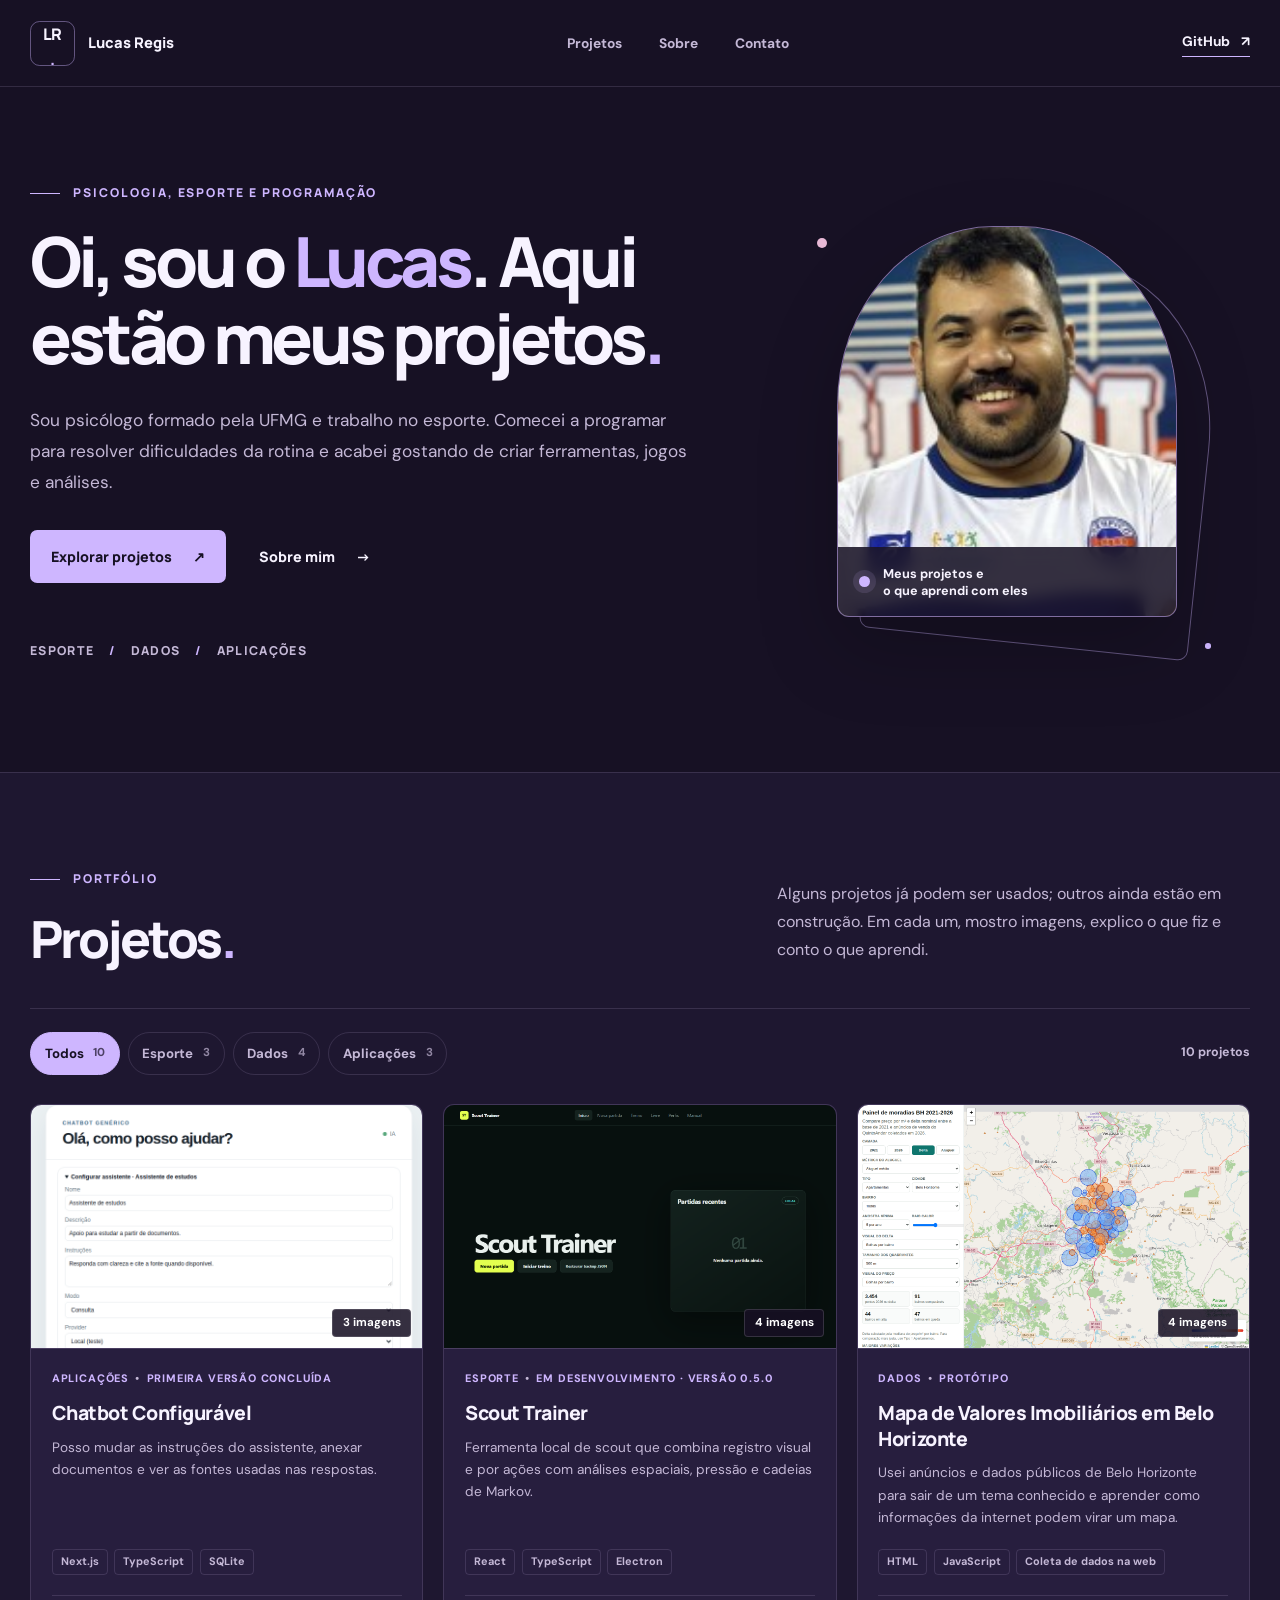
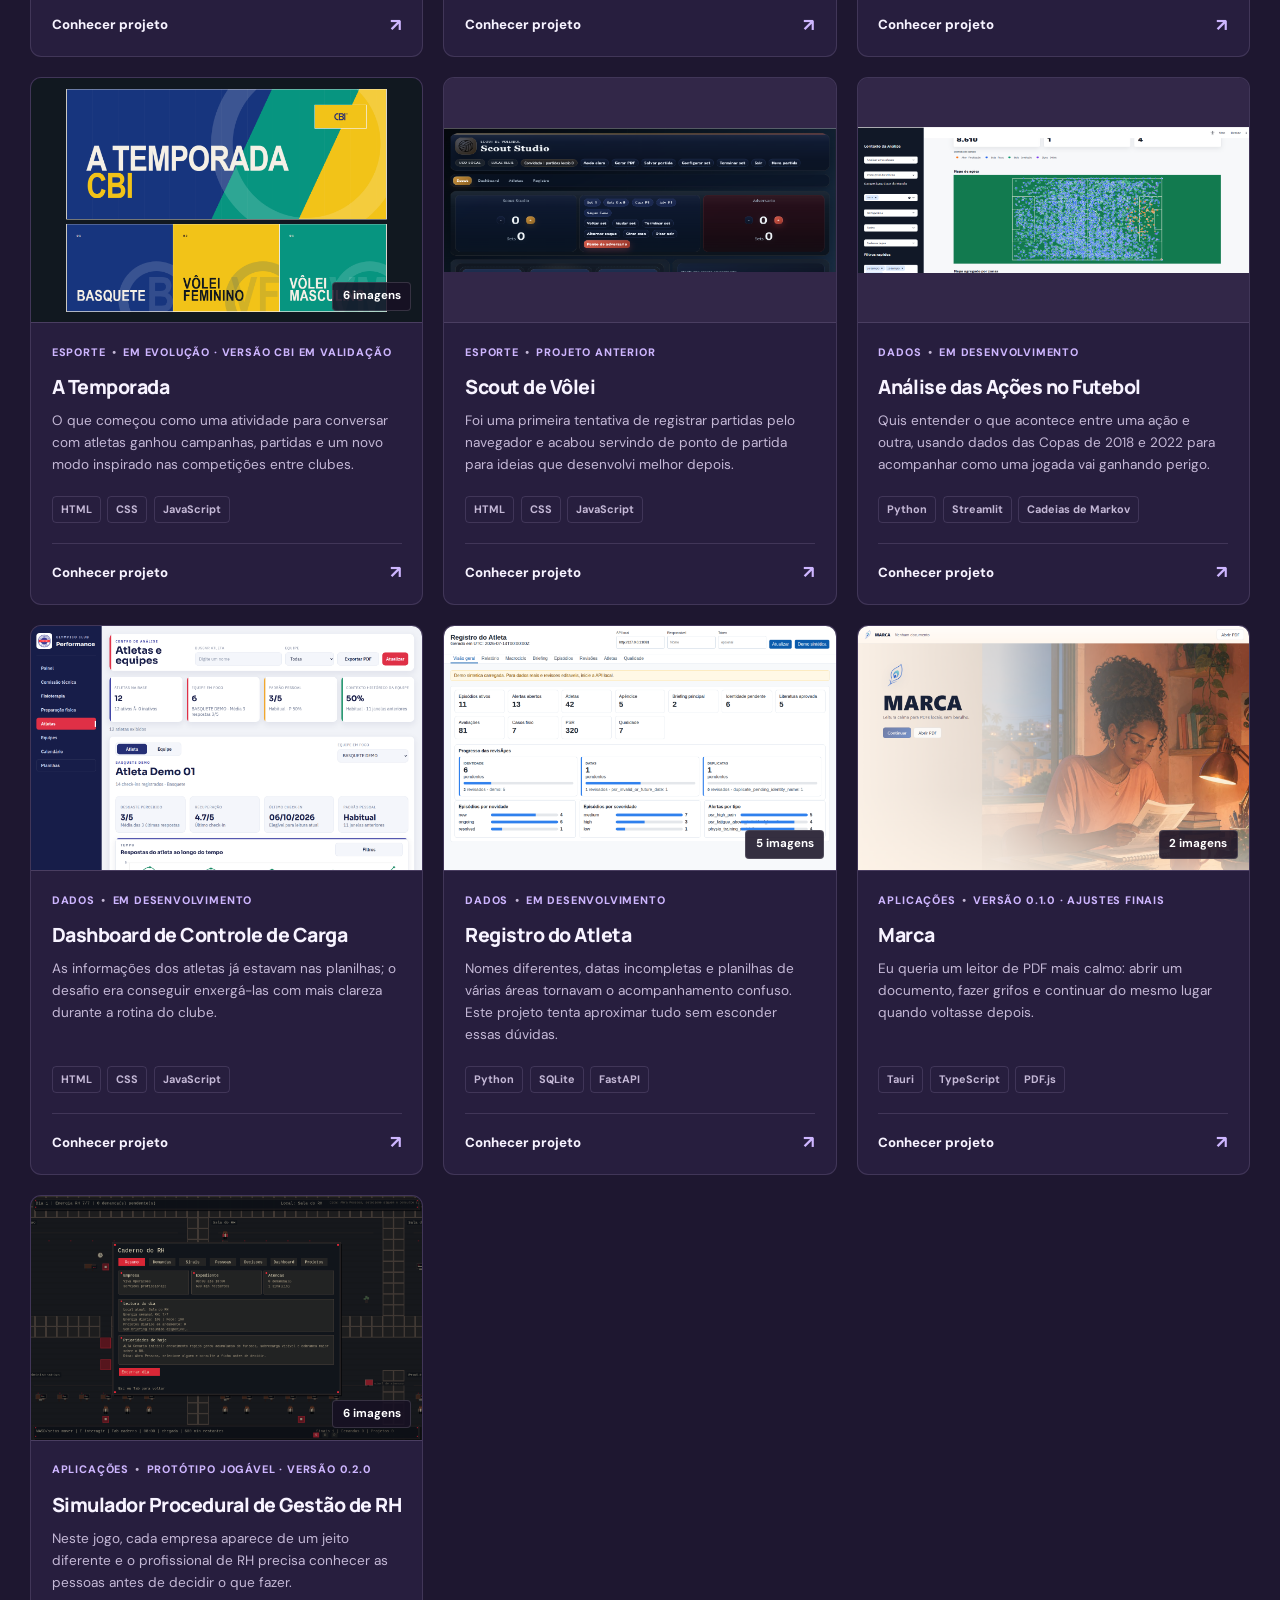
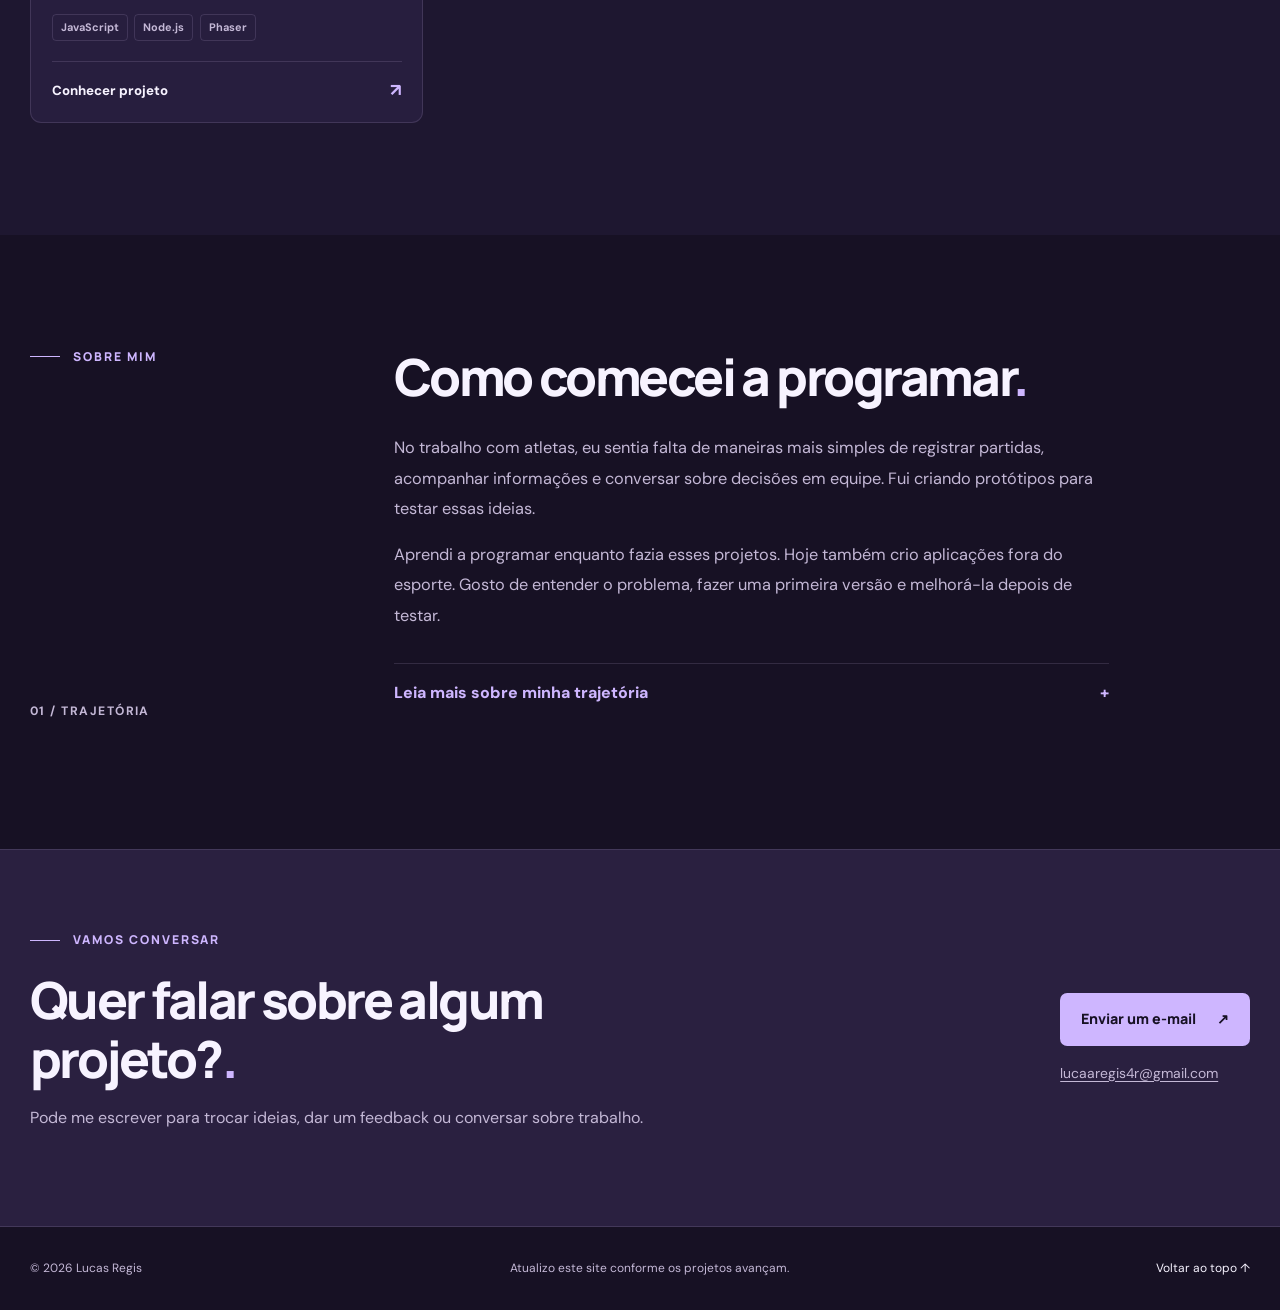
==== index.html @ 07a463f4 "Atualiza portfólio com projetos, mídias e visual roxo" ====
<!doctype html>
<html lang="pt-BR">
<head>
  <meta charset="utf-8">
  <meta name="viewport" content="width=device-width, initial-scale=1">
  <meta name="theme-color" content="#171124">
  <meta name="description" content="Projetos de Lucas Regis em programação, esporte e dados, com imagens e descrições do que foi feito.">
  <meta property="og:type" content="website">
  <meta property="og:title" content="Lucas Regis | Tecnologia, esporte e dados">
  <meta property="og:description" content="Projetos que venho fazendo em programação, esporte e dados.">
  <meta property="og:url" content="https://lucaaregis4r-ops.github.io/Lucasportifolio/">
  <meta property="og:image" content="https://lucaaregis4r-ops.github.io/Lucasportifolio/assets/imagens/foto-lucas.jpg">
  <title>Lucas Regis | Tecnologia, esporte e dados</title>
  <link rel="icon" href="data:image/svg+xml,%3Csvg xmlns='http://www.w3.org/2000/svg' viewBox='0 0 64 64'%3E%3Crect width='64' height='64' rx='16' fill='%23171124'/%3E%3Ctext x='32' y='43' font-family='Arial' font-size='32' font-weight='bold' text-anchor='middle' fill='%23ceb6ff'%3ELR%3C/text%3E%3C/svg%3E">
  <link rel="preconnect" href="https://fonts.googleapis.com">
  <link rel="preconnect" href="https://fonts.gstatic.com" crossorigin>
  <link href="https://fonts.googleapis.com/css2?family=DM+Sans:wght@400;500;600;700&family=Manrope:wght@400;500;600;700;800&display=swap" rel="stylesheet">
  <link rel="stylesheet" href="style.css">
  <script src="script.js" defer></script>
</head>
<body>
  <a class="skip-link" href="#projetos">Ir para os projetos</a>
  <header class="site-header">
    <div class="site-header__inner container">
      <a class="brand" href="#inicio" aria-label="Lucas Regis, voltar ao início"><span class="brand__mark">LR<span>.</span></span><span class="brand__name">Lucas Regis</span></a>
      <nav class="site-nav" aria-label="Navegação principal"><a href="#projetos">Projetos</a><a href="#sobre">Sobre</a><a href="#contato">Contato</a></nav>
      <a class="header-link" href="https://github.com/lucaaregis4r-ops" target="_blank" rel="noopener noreferrer" aria-label="Perfil de Lucas Regis no GitHub, abre em nova aba">GitHub <span aria-hidden="true">↗</span></a>
    </div>
  </header>
  <main>
    <section class="hero container" id="inicio" aria-labelledby="hero-title">
      <div class="hero__content">
        <p class="eyebrow"><span class="eyebrow__line" aria-hidden="true"></span> Psicologia, esporte e programação</p>
        <h1 id="hero-title">Oi, sou o <em>Lucas</em>. Aqui estão meus projetos<span class="accent-dot">.</span></h1>
        <p class="hero__description">Sou psicólogo formado pela UFMG e trabalho no esporte. Comecei a programar para resolver dificuldades da rotina e acabei gostando de criar ferramentas, jogos e análises.</p>
        <div class="hero__actions"><a class="button button--primary" href="#projetos">Explorar projetos <span aria-hidden="true">↗</span></a><a class="button button--text" href="#sobre">Sobre mim <span aria-hidden="true">→</span></a></div>
        <div class="hero__facts" aria-label="Áreas dos projetos"><span>Esporte</span><span aria-hidden="true">/</span><span>Dados</span><span aria-hidden="true">/</span><span>Aplicações</span></div>
      </div>
      <div class="hero__portrait"><div class="hero__portrait-frame"><img src="assets/imagens/foto-lucas.jpg" alt="Lucas Regis" width="600" height="600" fetchpriority="high"><div class="hero__portrait-caption"><span class="hero__caption-dot" aria-hidden="true"></span><span>Meus projetos e<br>o que aprendi com eles</span></div></div><span class="hero__orbit hero__orbit--one" aria-hidden="true"></span><span class="hero__orbit hero__orbit--two" aria-hidden="true"></span></div>
    </section>
    <section class="portfolio-section" id="projetos" aria-labelledby="projects-title"><div class="container">
      <div class="section-intro"><div><p class="eyebrow"><span class="eyebrow__line" aria-hidden="true"></span> Portfólio</p><h2 id="projects-title">Projetos<span class="accent-dot">.</span></h2></div><p>Alguns projetos já podem ser usados; outros ainda estão em construção. Em cada um, mostro imagens, explico o que fiz e conto o que aprendi.</p></div>
      <div class="project-toolbar"><div class="project-filters" role="group" aria-label="Filtrar projetos por área"><button class="filter-button is-active" type="button" data-filter="todos" aria-pressed="true">Todos <span data-count="todos">0</span></button><button class="filter-button" type="button" data-filter="esporte" aria-pressed="false">Esporte <span data-count="esporte">0</span></button><button class="filter-button" type="button" data-filter="dados" aria-pressed="false">Dados <span data-count="dados">0</span></button><button class="filter-button" type="button" data-filter="trabalho" aria-pressed="false">Aplicações <span data-count="trabalho">0</span></button></div><p class="project-toolbar__total" id="project-count" aria-live="polite">Carregando projetos…</p></div>
      <div class="projects-grid" id="projects-grid" aria-busy="true"><p class="loading-message">Buscando projetos…</p></div>
    </div></section>
    <section class="about-section container" id="sobre" aria-labelledby="about-title"><div class="about-section__label"><p class="eyebrow"><span class="eyebrow__line" aria-hidden="true"></span> Sobre mim</p><span class="about-section__index">01 / trajetória</span></div><div class="about-section__body"><h2 id="about-title">Como comecei a programar<span class="accent-dot">.</span></h2><p>No trabalho com atletas, eu sentia falta de maneiras mais simples de registrar partidas, acompanhar informações e conversar sobre decisões em equipe. Fui criando protótipos para testar essas ideias.</p><p>Aprendi a programar enquanto fazia esses projetos. Hoje também crio aplicações fora do esporte. Gosto de entender o problema, fazer uma primeira versão e melhorá-la depois de testar.</p><details class="about-more"><summary>Leia mais sobre minha trajetória <span aria-hidden="true">+</span></summary><div class="about-more__content"><p>Sempre gostei de aprender assuntos diferentes. A psicologia e o esporte continuam presentes no meu trabalho, mesmo quando estou estudando dados ou escrevendo código.</p><p>Nem tudo neste site está pronto. Deixei os projetos em andamento porque também quero mostrar o processo, inclusive as versões que precisei refazer.</p><p>Tenho interesse em trabalhar com tecnologia e dados, especialmente em projetos nos quais eu possa continuar aprendendo com outras pessoas.</p></div></details></div></section>
    <section class="contact-section" id="contato" aria-labelledby="contact-title"><div class="container contact-section__inner"><div><p class="eyebrow"><span class="eyebrow__line" aria-hidden="true"></span> Vamos conversar</p><h2 id="contact-title">Quer falar sobre algum projeto?<span class="accent-dot">.</span></h2><p>Pode me escrever para trocar ideias, dar um feedback ou conversar sobre trabalho.</p></div><div class="contact-section__actions"><a class="button button--primary" href="mailto:lucaaregis4r@gmail.com">Enviar um e-mail <span aria-hidden="true">↗</span></a><a class="contact-section__email" href="mailto:lucaaregis4r@gmail.com">lucaaregis4r@gmail.com</a></div></div></section>
  </main>
  <footer class="site-footer container"><p>© <span id="year">2026</span> Lucas Regis</p><p>Atualizo este site conforme os projetos avançam.</p><a href="#inicio">Voltar ao topo ↑</a></footer>
  <dialog class="project-dialog" id="project-dialog" aria-labelledby="dialog-title"><div class="project-dialog__shell"><button class="project-dialog__close" id="dialog-close" type="button" aria-label="Fechar detalhes do projeto">×</button><div id="project-dialog-content"></div></div></dialog>
</body>
</html>
---- style.css ----
:root {
  --bg: #171124;
  --bg-soft: #1e1730;
  --surface: #271e3e;
  --surface-raised: #34274f;
  --line: rgba(216, 199, 244, .14);
  --text: #f7f3ff;
  --muted: #c4b8d6;
  --accent: #ceb6ff;
  --accent-strong: #bb98f4;
  --peach: #e8b9d6;
  --heading: Manrope, Arial, sans-serif;
  --body: "DM Sans", Arial, sans-serif;
  --width: 1220px;
}
* { box-sizing: border-box; }
html { scroll-behavior: smooth; scroll-padding-top: 5rem; }
body { margin: 0; background: var(--bg); color: var(--text); font-family: var(--body); line-height: 1.6; }
body.dialog-open { overflow: hidden; }
button, a { -webkit-tap-highlight-color: transparent; }
button { font: inherit; }
a { color: inherit; }
img { display: block; max-width: 100%; }
:focus-visible { outline: 3px solid var(--accent); outline-offset: 4px; }
.container { width: min(calc(100% - 3rem), var(--width)); margin-inline: auto; }
.skip-link { position: fixed; top: .75rem; left: .75rem; z-index: 200; transform: translateY(-170%); padding: .65rem 1rem; border-radius: .5rem; background: var(--accent); color: var(--bg); font-weight: 700; }
.skip-link:focus { transform: translateY(0); }
.accent-dot { color: var(--accent); }
.eyebrow { display: flex; align-items: center; gap: .8rem; margin: 0 0 1.25rem; color: var(--accent); font-family: var(--heading); font-size: .76rem; font-weight: 800; letter-spacing: .16em; text-transform: uppercase; }
.eyebrow__line { display: inline-block; width: 1.9rem; height: 1px; background: currentColor; }
.button { display: inline-flex; align-items: center; justify-content: center; gap: 1.3rem; min-height: 3.3rem; padding: .82rem 1.25rem; border: 1px solid transparent; border-radius: .45rem; font-family: var(--heading); font-size: .89rem; font-weight: 800; line-height: 1.25; text-decoration: none; transition: transform .2s ease, background .2s ease, border-color .2s ease; }
.button:hover { transform: translateY(-3px); }
.button--primary { background: var(--accent); color: var(--bg); }
.button--primary:hover { background: #e7d9ff; }
.button--text { padding-inline: 0; color: var(--text); }
.button--text:hover { color: var(--accent); }
.button--outline { border-color: var(--line); color: var(--text); }
.button--outline:hover { border-color: var(--accent); }
.site-header { position: relative; z-index: 10; border-bottom: 1px solid var(--line); }
.site-header__inner { display: flex; align-items: center; min-height: 5.4rem; gap: 2rem; }
.brand { display: inline-flex; align-items: center; gap: .8rem; text-decoration: none; white-space: nowrap; }
.brand__mark { display: inline-grid; place-items: center; width: 2.8rem; height: 2.8rem; border: 1px solid rgba(206,182,255,.42); border-radius: .6rem; color: var(--text); font-family: var(--heading); font-weight: 800; letter-spacing: -.05em; }
.brand__mark span { color: var(--accent); }
.brand__name { font-family: var(--heading); font-size: .92rem; font-weight: 800; }
.site-nav { display: flex; align-items: center; gap: 2.3rem; margin: 0 auto; }
.site-nav a, .header-link { color: var(--muted); font-size: .86rem; font-weight: 700; text-decoration: none; transition: color .2s; }
.site-nav a:hover, .header-link:hover { color: var(--accent); }
.header-link { display: inline-flex; gap: .7rem; align-items: center; padding-bottom: .25rem; border-bottom: 1px solid var(--accent); color: var(--text); white-space: nowrap; }
.hero { display: grid; grid-template-columns: minmax(0, 1.15fr) minmax(250px, .85fr); align-items: center; gap: clamp(2rem, 6vw, 7rem); min-height: 34rem; padding-block: 6rem 7rem; }
.hero__content { position: relative; z-index: 1; }
.hero h1 { max-width: 14ch; margin: 0; font: 800 clamp(2.8rem, 5.4vw, 5.6rem)/1.11 var(--heading); letter-spacing: -.06em; }
.hero h1 em { color: var(--accent); font-style: normal; }
.hero__description { max-width: 57ch; margin: 1.8rem 0 0; color: var(--muted); font-size: 1.08rem; line-height: 1.8; }
.hero__actions { display: flex; flex-wrap: wrap; align-items: center; gap: 1.1rem 2rem; margin-top: 2rem; }
.hero__facts { display: flex; gap: .9rem; margin-top: 3.6rem; color: var(--muted); font-family: var(--heading); font-size: .77rem; font-weight: 800; letter-spacing: .11em; text-transform: uppercase; }
.hero__facts span:nth-child(even) { color: var(--accent); }
.hero__portrait { position: relative; max-width: 340px; width: 100%; justify-self: center; }
.hero__portrait::before { position: absolute; inset: 8% -9% -7% 12%; content: ""; border: 1px solid rgba(206,182,255,.42); border-radius: 45% 45% 10px 10px; transform: rotate(6deg); }
.hero__portrait-frame { position: relative; z-index: 1; overflow: hidden; aspect-ratio: 4 / 4.6; border: 1px solid rgba(206,182,255,.38); border-radius: 46% 46% 12px 12px; background: #514065; box-shadow: 0 30px 80px rgba(0,0,0,.22); }
.hero__portrait-frame img { width: 100%; height: 100%; object-fit: cover; object-position: center 34%; filter: saturate(.85); }
.hero__portrait-caption { position: absolute; bottom: 0; left: 0; right: 0; display: flex; align-items: center; gap: .8rem; padding: 1.1rem 1.3rem; background: rgba(23,17,36,.86); font-size: .79rem; font-weight: 700; line-height: 1.35; backdrop-filter: blur(8px); }
.hero__caption-dot { flex: none; width: .7rem; height: .7rem; border-radius: 50%; background: var(--accent); box-shadow: 0 0 0 6px rgba(206,182,255,.12); }
.hero__orbit { position: absolute; width: .62rem; height: .62rem; border-radius: 50%; background: var(--peach); }
.hero__orbit--one { top: 3%; left: -6%; }
.hero__orbit--two { bottom: -8%; right: -10%; width: .35rem; height: .35rem; background: var(--accent); }
.portfolio-section { padding-block: 6rem 7rem; border-top: 1px solid var(--line); background: var(--bg-soft); }
.section-intro { display: flex; align-items: end; justify-content: space-between; gap: 2rem; margin-bottom: 2.5rem; }
.section-intro h2, .about-section h2, .contact-section h2 { margin: 0; font: 800 clamp(2.25rem, 4vw, 3.8rem)/1.16 var(--heading); letter-spacing: -.05em; }
.section-intro > p { max-width: 43ch; margin: 0 0 .25rem; color: var(--muted); line-height: 1.75; }
.project-toolbar { display: flex; align-items: center; justify-content: space-between; gap: 1rem; padding: 1.4rem 0 1.8rem; border-top: 1px solid var(--line); }
.project-filters { display: flex; flex-wrap: wrap; gap: .5rem; }
.filter-button { display: inline-flex; align-items: center; gap: .6rem; min-height: 2.7rem; padding: .5rem .85rem; border: 1px solid var(--line); border-radius: 999px; background: transparent; color: var(--muted); cursor: pointer; font-weight: 700; font-size: .83rem; transition: color .2s, background .2s, border-color .2s; }
.filter-button span { color: inherit; opacity: .7; font-size: .72rem; }
.filter-button:hover { border-color: var(--accent); color: var(--text); }
.filter-button.is-active { border-color: var(--accent); background: var(--accent); color: var(--bg); }
.project-toolbar__total { margin: 0; color: var(--muted); font-size: .78rem; font-weight: 700; white-space: nowrap; }
.projects-grid { display: grid; grid-template-columns: repeat(3, minmax(0, 1fr)); gap: 1.25rem; }
.loading-message, .load-error { grid-column: 1 / -1; padding: 2rem; border: 1px solid var(--line); border-radius: .6rem; color: var(--muted); }
.project-card { min-width: 0; border: 1px solid var(--line); border-radius: .7rem; background: var(--surface); overflow: hidden; transition: transform .25s ease, border-color .25s ease, box-shadow .25s ease; }
.project-card:hover { transform: translateY(-5px); border-color: rgba(206,182,255,.55); box-shadow: 0 20px 38px rgba(0,0,0,.15); }
.project-card__button { display: flex; flex-direction: column; width: 100%; height: 100%; padding: 0; border: 0; background: transparent; color: inherit; text-align: left; cursor: pointer; }
.project-card__media { position: relative; display: grid; place-items: center; width: 100%; aspect-ratio: 16 / 10; overflow: hidden; border-bottom: 1px solid var(--line); background: #322748; }
.project-card__media img { width: 100%; height: 100%; object-fit: contain; transition: transform .4s ease; }
.project-card:hover .project-card__media img { transform: scale(1.035); }
.project-card__placeholder { color: var(--accent); font: 800 3rem var(--heading); opacity: .8; }
.project-card__image-count { position: absolute; bottom: .7rem; right: .7rem; padding: .25rem .6rem; border: 1px solid rgba(255,255,255,.14); border-radius: .25rem; background: rgba(23,17,36,.87); color: #fff; font-size: .72rem; font-weight: 700; }
.project-card__body { display: flex; flex-direction: column; flex: 1; width: 100%; padding: 1.3rem 1.3rem 1.1rem; }
.project-card__meta { display: flex; flex-wrap: wrap; gap: .4rem; color: var(--accent); font-size: .68rem; font-weight: 800; letter-spacing: .075em; text-transform: uppercase; }
.project-card__meta-separator { color: var(--muted); }
.project-card__title { margin-top: .8rem; font: 800 1.22rem/1.33 var(--heading); letter-spacing: -.025em; }
.project-card__description { margin-top: .65rem; color: var(--muted); font-size: .85rem; line-height: 1.62; }
.project-card__tags { display: flex; flex-wrap: wrap; gap: .4rem; margin-top: auto; padding-top: 1.25rem; }
.project-card__tags span, .detail-tags span { padding: .23rem .5rem; border: 1px solid var(--line); border-radius: .25rem; color: var(--muted); font-size: .68rem; font-weight: 700; }
.project-card__footer { display: flex; justify-content: space-between; align-items: center; gap: .5rem; margin-top: 1.25rem; padding-top: .9rem; border-top: 1px solid var(--line); color: var(--text); font-size: .83rem; font-weight: 800; }
.project-card__footer span { color: var(--accent); font-size: 1.1rem; }
.about-section { display: grid; grid-template-columns: minmax(170px, .35fr) minmax(0, 1fr); gap: 4rem; padding-block: 7rem 8rem; }
.about-section__label { display: flex; flex-direction: column; justify-content: space-between; align-items: flex-start; }
.about-section__index { color: var(--muted); font-size: .76rem; font-weight: 700; letter-spacing: .12em; text-transform: uppercase; }
.about-section__body { max-width: 810px; }
.about-section h2 { max-width: 19ch; margin-bottom: 1.7rem; }
.about-section__body > p, .about-more__content p { max-width: 65ch; color: var(--muted); font-size: 1.02rem; line-height: 1.85; }
.about-more { max-width: 65ch; margin-top: 2rem; border-top: 1px solid var(--line); }
.about-more summary { display: flex; justify-content: space-between; align-items: center; gap: 1rem; padding: 1rem 0; color: var(--accent); cursor: pointer; font-weight: 800; list-style: none; }
.about-more summary::-webkit-details-marker { display: none; }
.about-more[open] summary span { transform: rotate(45deg); }
.about-more__content { padding-bottom: .5rem; }
.contact-section { padding-block: 5rem; border-block: 1px solid var(--line); background: #2a2040; }
.contact-section__inner { display: flex; justify-content: space-between; align-items: center; gap: 3rem; }
.contact-section h2 { max-width: 17ch; }
.contact-section p:not(.eyebrow) { max-width: 56ch; color: var(--muted); }
.contact-section__actions { display: flex; flex-direction: column; align-items: flex-start; gap: 1rem; flex: none; }
.contact-section__email { color: var(--muted); font-size: .87rem; text-underline-offset: .2rem; }
.site-footer { display: flex; justify-content: space-between; flex-wrap: wrap; align-items: center; gap: 1rem; padding-block: 2rem; color: var(--muted); font-size: .75rem; }
.site-footer p { margin: 0; }
.site-footer a { color: var(--text); text-decoration: none; }
.site-footer a:hover { color: var(--accent); }
.project-dialog { width: min(100% - 2rem, 1000px); max-width: none; max-height: min(94vh, 1200px); padding: 0; border: 1px solid rgba(206,182,255,.25); border-radius: .8rem; background: var(--bg-soft); color: var(--text); box-shadow: 0 32px 90px rgba(0,0,0,.55); scrollbar-color: #65547d var(--bg-soft); }
.project-dialog::backdrop { background: rgba(10,5,20,.82); backdrop-filter: blur(7px); }
.project-dialog__shell { position: relative; }
.project-dialog__close { position: sticky; top: 1rem; right: 1rem; z-index: 2; display: grid; place-items: center; float: right; width: 2.7rem; height: 2.7rem; margin: 1rem 1rem -3.7rem 0; border: 1px solid var(--line); border-radius: .35rem; background: var(--surface-raised); color: var(--text); cursor: pointer; font-size: 1.7rem; line-height: 1; }
.project-dialog__close:hover { background: var(--accent); color: var(--bg); }
.detail-header { padding: 3rem 3rem 2rem; }
.detail-header .eyebrow { margin-bottom: .8rem; }
.detail-header__status { display: inline-block; margin: 0 0 .6rem; padding: .25rem .5rem; border: 1px solid var(--line); border-radius: .25rem; color: var(--muted); font-size: .73rem; font-weight: 700; }
.detail-header h2 { max-width: 18ch; margin: .5rem 0 .8rem; font: 800 clamp(2rem, 4vw, 3.5rem)/1.12 var(--heading); letter-spacing: -.05em; }
.detail-header__lead { max-width: 66ch; margin: 0; color: var(--muted); font-size: 1rem; line-height: 1.7; }
.detail-gallery { padding: 0 3rem 2rem; }
.detail-gallery__main { margin: 0; overflow: hidden; border: 1px solid var(--line); border-radius: .5rem; background: var(--surface); }
.detail-gallery__main img { width: 100%; max-height: 510px; aspect-ratio: 16 / 9; object-fit: contain; }
.detail-gallery__main figcaption { padding: .65rem 1rem; border-top: 1px solid var(--line); color: var(--muted); font-size: .76rem; }
.detail-gallery__thumbs { display: flex; gap: .55rem; overflow-x: auto; padding: .85rem .1rem .2rem; scrollbar-color: var(--muted) transparent; }
.gallery-thumb { flex: none; width: 6.4rem; height: 4.2rem; padding: 0; overflow: hidden; border: 2px solid transparent; border-radius: .3rem; background: var(--surface); cursor: pointer; opacity: .72; }
.gallery-thumb img { width: 100%; height: 100%; object-fit: contain; }
.gallery-thumb.is-active, .gallery-thumb:hover { border-color: var(--accent); opacity: 1; }
.gallery-open { display: inline-block; margin-top: .6rem; color: var(--accent); font-size: .76rem; font-weight: 700; text-underline-offset: .2rem; }
.detail-content { display: grid; grid-template-columns: minmax(0, 1.65fr) minmax(220px, .8fr); gap: 3rem; padding: 2rem 3rem 3rem; border-top: 1px solid var(--line); }
.detail-content section + section { margin-top: 2.4rem; }
.detail-content h3 { margin: 0 0 1rem; font: 800 1rem var(--heading); }
.detail-content__main p, .learning-list { color: var(--muted); font-size: .91rem; line-height: 1.85; }
.detail-content__main p { margin: 0 0 1rem; }
.learning-list { padding-left: 1.25rem; }
.learning-list li { margin: .55rem 0; padding-left: .3rem; }
.learning-list li::marker { color: var(--accent); }
.detail-tags { display: flex; flex-wrap: wrap; gap: .5rem; }
.detail-links { display: flex; flex-direction: column; gap: .6rem; }
.detail-links .button { justify-content: space-between; width: 100%; min-height: 2.8rem; font-size: .76rem; }
@media (max-width: 1000px) {
  .hero { gap: 3rem; }
  .projects-grid { grid-template-columns: repeat(2, minmax(0, 1fr)); }
  .about-section { gap: 2rem; }
}
@media (max-width: 700px) {
  .container { width: min(calc(100% - 2rem), var(--width)); }
  .site-header__inner { flex-wrap: wrap; min-height: 0; gap: .7rem 1rem; padding-block: .8rem; }
  .brand { margin-right: auto; }
  .brand__name { display: none; }
  .site-nav { order: 3; justify-content: space-between; width: 100%; gap: 1rem; margin: 0; padding-top: .5rem; border-top: 1px solid var(--line); }
  .site-nav a { font-size: .8rem; }
  .header-link { font-size: .8rem; }
  .hero { display: flex; flex-direction: column; align-items: stretch; gap: 2.2rem; padding-block: 4.2rem 5rem; }
  .hero h1 { max-width: 16ch; font-size: clamp(2.55rem, 9.4vw, 4.1rem); }
  .hero__description { font-size: .96rem; }
  .hero__facts { margin-top: 2.5rem; }
  .hero__portrait { width: min(65%, 270px); align-self: center; }
  .hero__portrait-frame { aspect-ratio: 1 / 1.08; }
  .portfolio-section { padding-block: 4.2rem 5rem; }
  .section-intro { display: block; }
  .section-intro > p { margin-top: 1rem; }
  .project-toolbar { display: block; }
  .project-toolbar__total { margin-top: .8rem; }
  .projects-grid { grid-template-columns: repeat(2, minmax(0, 1fr)); gap: .8rem; }
  .project-card__body { padding: 1rem; }
  .project-card__title { font-size: 1.05rem; }
  .project-card__description { font-size: .8rem; }
  .project-card__meta { font-size: .61rem; }
  .project-card__tags { display: none; }
  .about-section { display: block; padding-block: 5rem; }
  .about-section__index { display: none; }
  .about-section h2 { margin-top: 1.5rem; }
  .contact-section__inner { display: block; }
  .contact-section__actions { margin-top: 2rem; }
  .detail-header { padding: 2.6rem 1.3rem 1.5rem; }
  .detail-gallery { padding: 0 1.3rem 1.5rem; }
  .detail-content { grid-template-columns: 1fr; gap: 1.5rem; padding: 1.5rem 1.3rem 2.5rem; }
  .detail-content__aside { display: grid; grid-template-columns: 1fr 1fr; gap: 1rem; }
  .detail-content__aside section + section { margin-top: 0; }
  .project-dialog { width: calc(100% - 1rem); max-height: 96vh; }
}
@media (max-width: 480px) {
  .hero__actions { align-items: flex-start; flex-direction: column; gap: .5rem; }
  .hero__portrait { width: min(72%, 250px); }
  .filter-button { padding: .5rem .7rem; font-size: .76rem; }
  .projects-grid { grid-template-columns: 1fr; gap: 1rem; }
  .project-card__media { aspect-ratio: 16 / 9; }
  .project-card__body { padding: 1.2rem; }
  .project-card__title { font-size: 1.2rem; }
  .project-card__description { font-size: .86rem; }
  .project-card__tags { display: flex; }
  .detail-content__aside { display: block; }
  .detail-content__aside section + section { margin-top: 1.8rem; }
  .site-footer { flex-direction: column; align-items: flex-start; }
}
@media (prefers-reduced-motion: reduce) {
  html { scroll-behavior: auto; }
  *, *::before, *::after { transition-duration: .01ms !important; animation-duration: .01ms !important; }
}
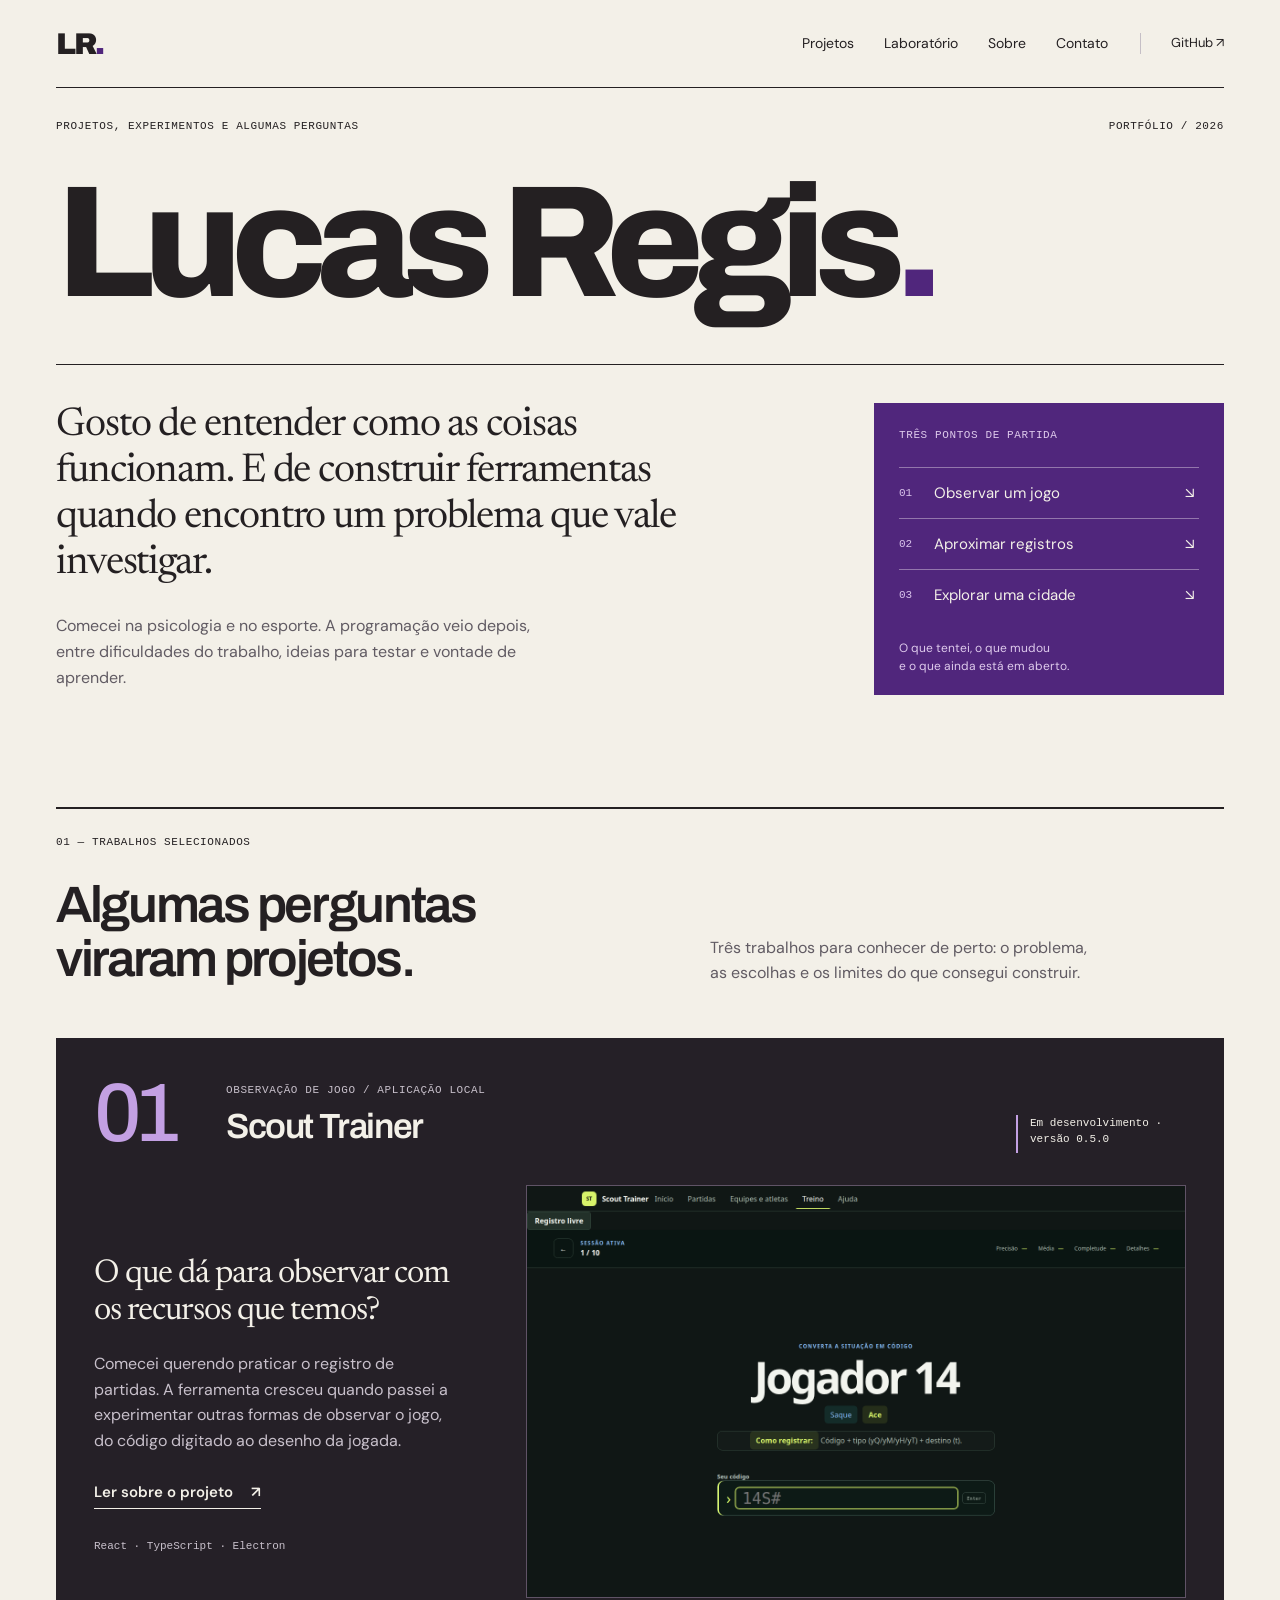
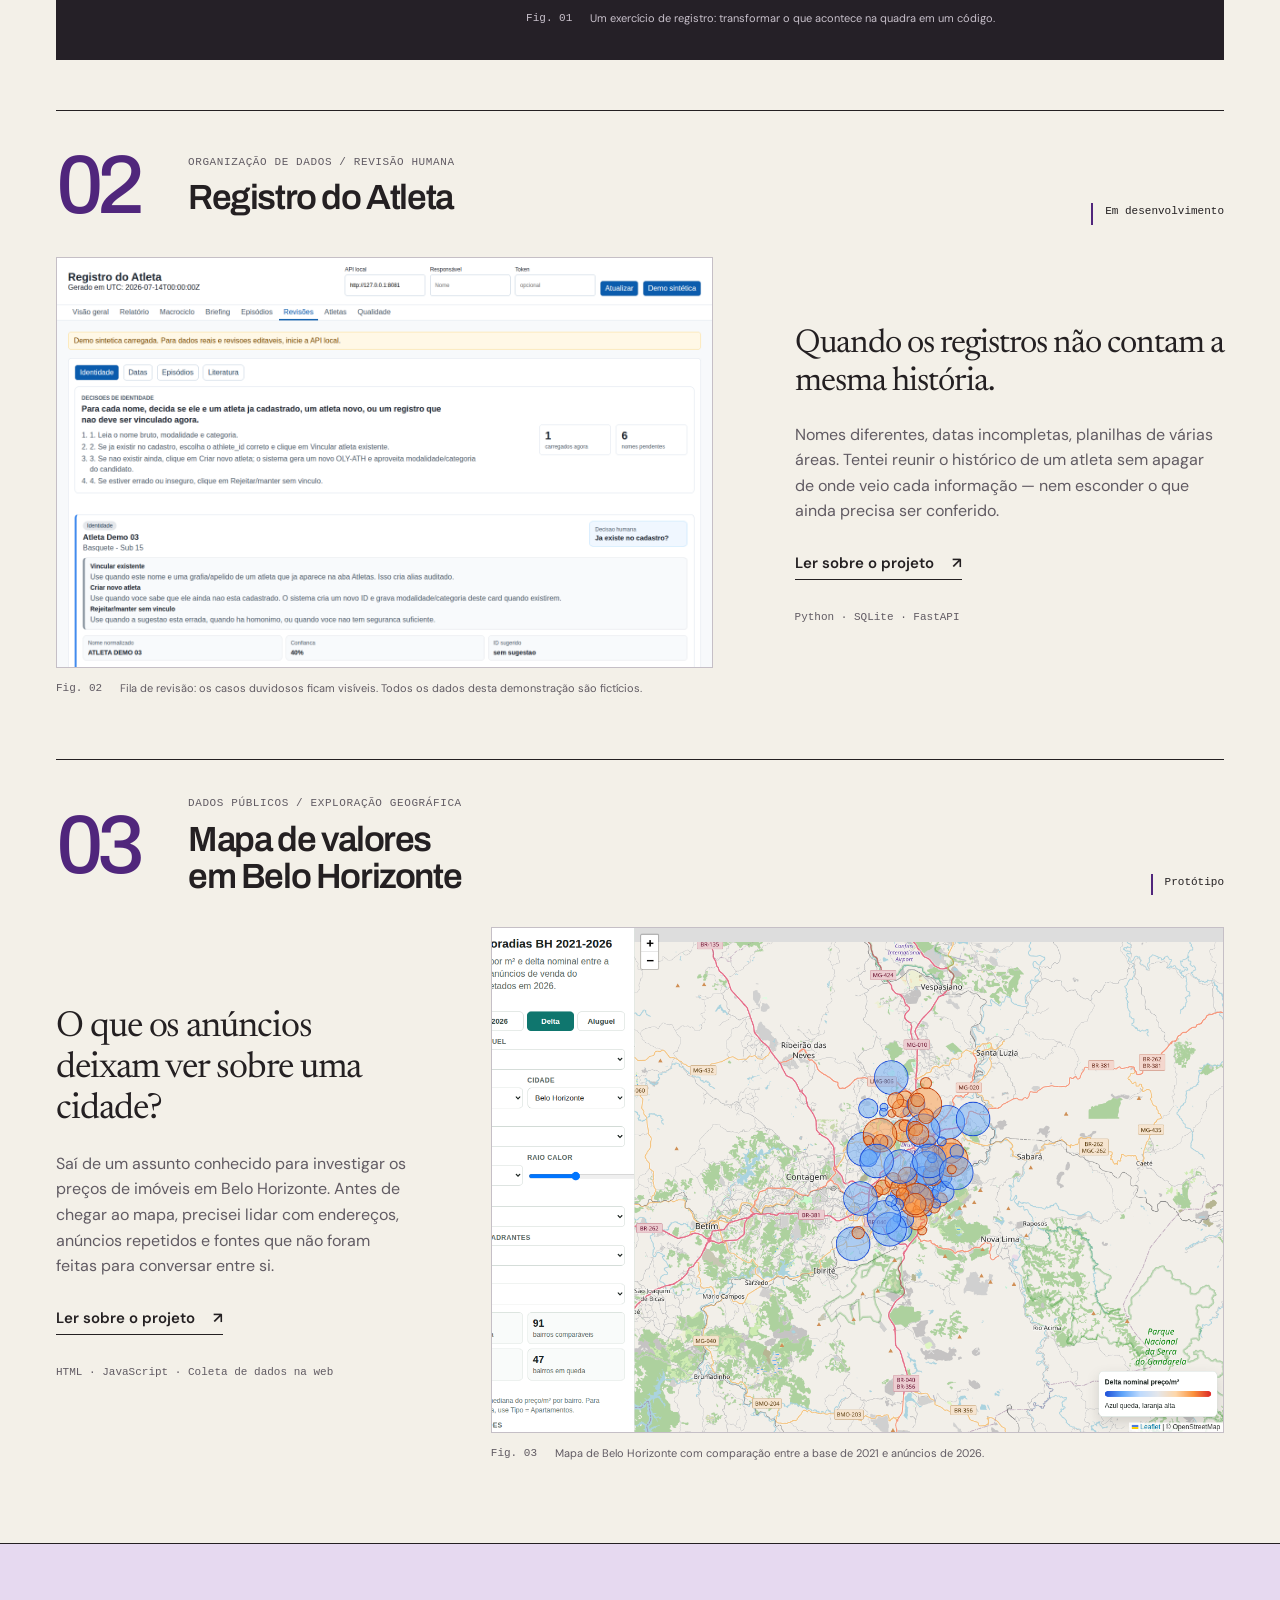
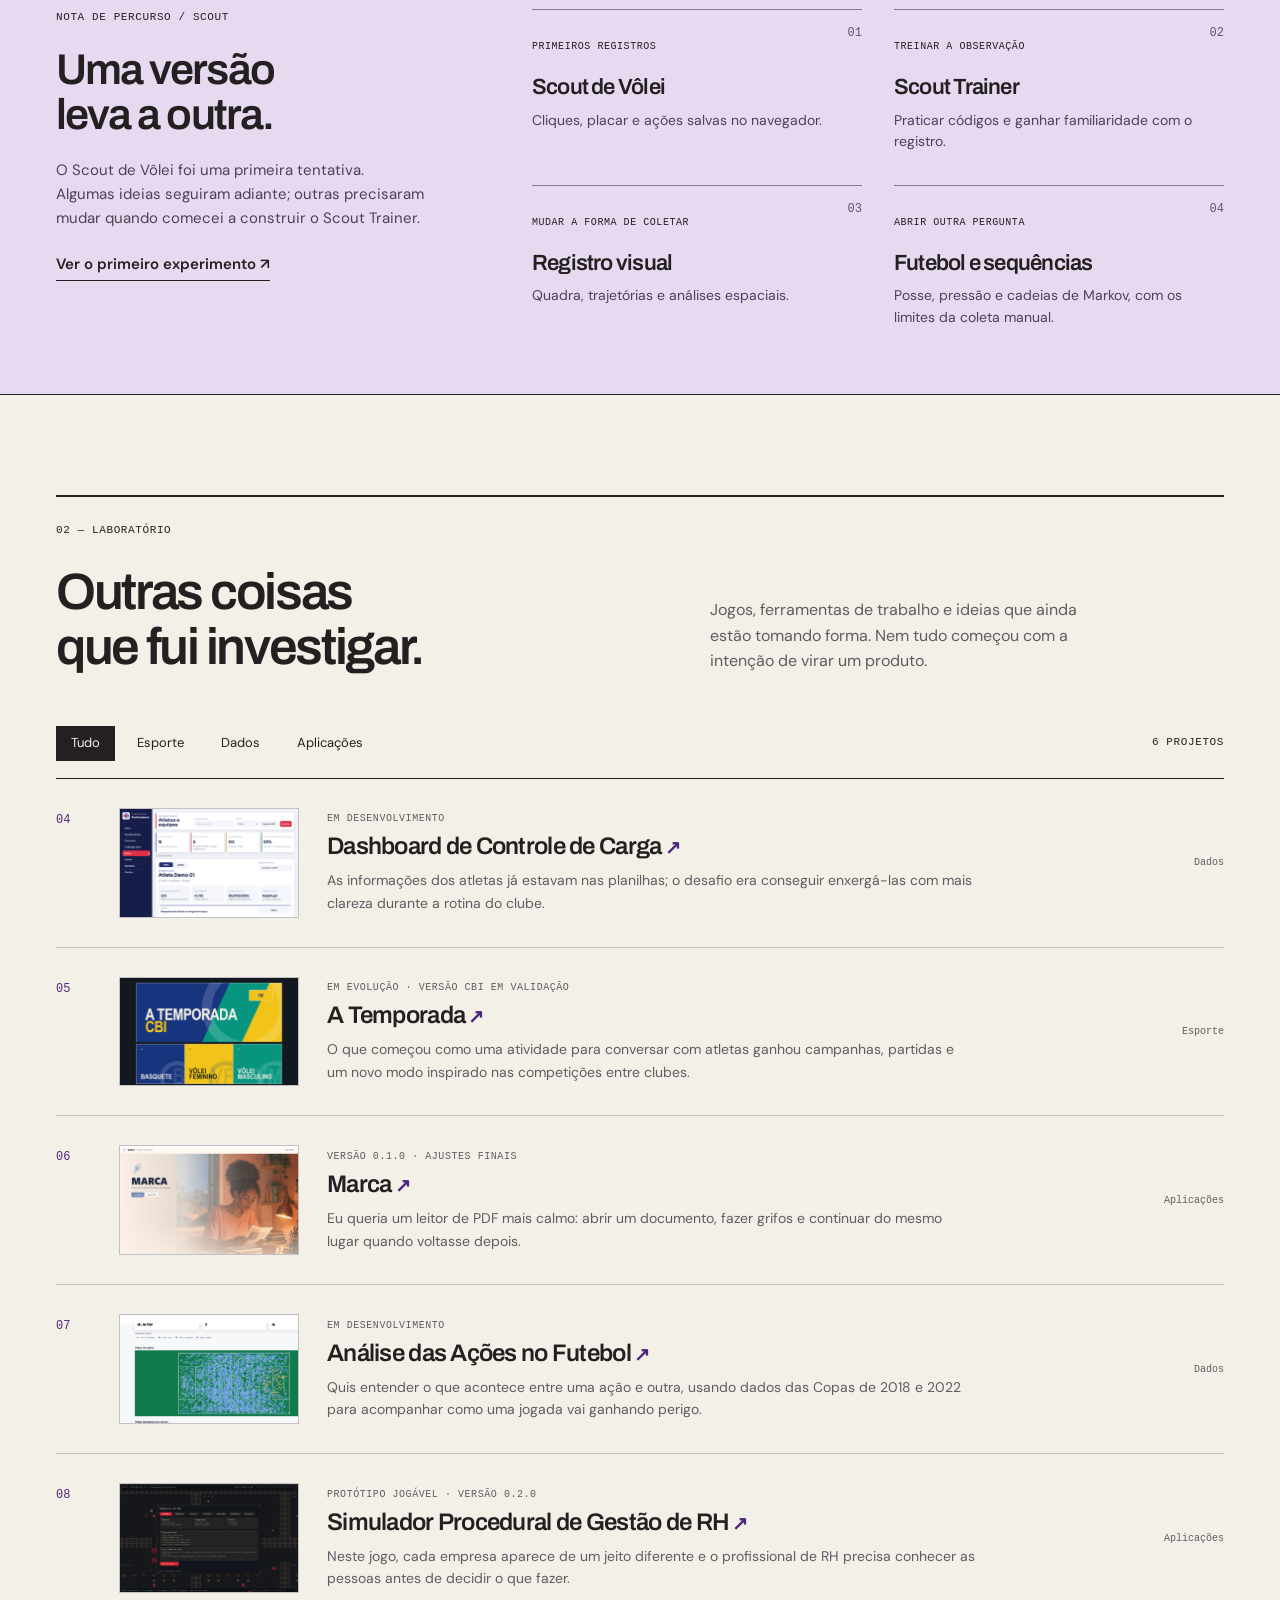
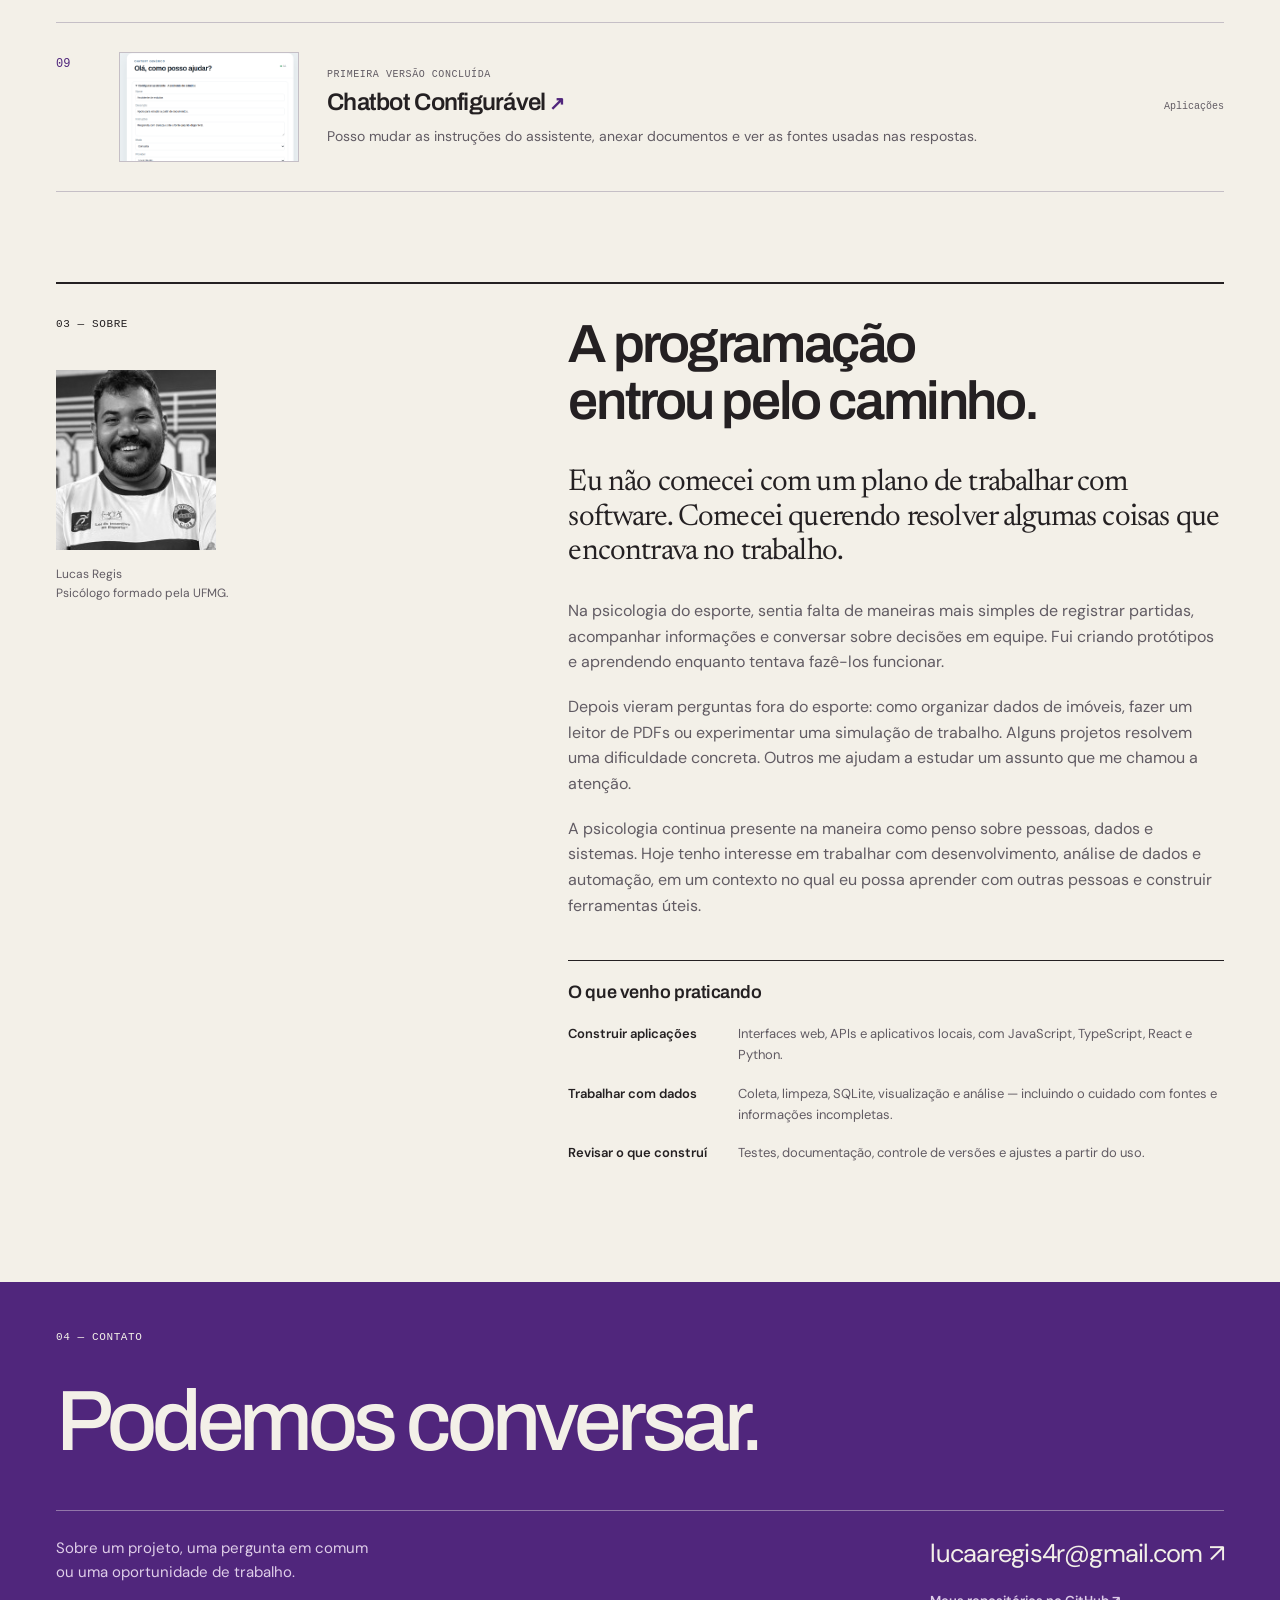
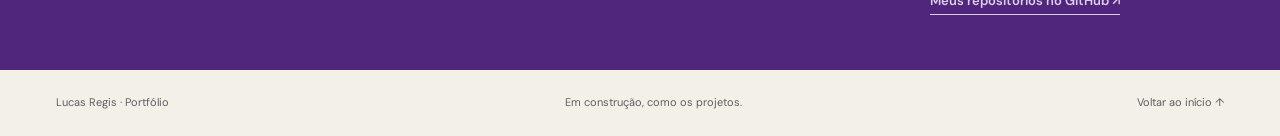
==== commit 7754040e: "Redesenha portfólio como caderno editorial de projetos" ====
--- a/index.html
+++ b/index.html
@@ -1,52 +1,36 @@
 <!doctype html>
-<html lang="pt-BR">
-<head>
-  <meta charset="utf-8">
-  <meta name="viewport" content="width=device-width, initial-scale=1">
-  <meta name="theme-color" content="#171124">
-  <meta name="description" content="Projetos de Lucas Regis em programação, esporte e dados, com imagens e descrições do que foi feito.">
-  <meta property="og:type" content="website">
-  <meta property="og:title" content="Lucas Regis | Tecnologia, esporte e dados">
-  <meta property="og:description" content="Projetos que venho fazendo em programação, esporte e dados.">
-  <meta property="og:url" content="https://lucaaregis4r-ops.github.io/Lucasportifolio/">
-  <meta property="og:image" content="https://lucaaregis4r-ops.github.io/Lucasportifolio/assets/imagens/foto-lucas.jpg">
-  <title>Lucas Regis | Tecnologia, esporte e dados</title>
-  <link rel="icon" href="data:image/svg+xml,%3Csvg xmlns='http://www.w3.org/2000/svg' viewBox='0 0 64 64'%3E%3Crect width='64' height='64' rx='16' fill='%23171124'/%3E%3Ctext x='32' y='43' font-family='Arial' font-size='32' font-weight='bold' text-anchor='middle' fill='%23ceb6ff'%3ELR%3C/text%3E%3C/svg%3E">
-  <link rel="preconnect" href="https://fonts.googleapis.com">
-  <link rel="preconnect" href="https://fonts.gstatic.com" crossorigin>
-  <link href="https://fonts.googleapis.com/css2?family=DM+Sans:wght@400;500;600;700&family=Manrope:wght@400;500;600;700;800&display=swap" rel="stylesheet">
-  <link rel="stylesheet" href="style.css">
-  <script src="script.js" defer></script>
-</head>
-<body>
-  <a class="skip-link" href="#projetos">Ir para os projetos</a>
-  <header class="site-header">
-    <div class="site-header__inner container">
-      <a class="brand" href="#inicio" aria-label="Lucas Regis, voltar ao início"><span class="brand__mark">LR<span>.</span></span><span class="brand__name">Lucas Regis</span></a>
-      <nav class="site-nav" aria-label="Navegação principal"><a href="#projetos">Projetos</a><a href="#sobre">Sobre</a><a href="#contato">Contato</a></nav>
-      <a class="header-link" href="https://github.com/lucaaregis4r-ops" target="_blank" rel="noopener noreferrer" aria-label="Perfil de Lucas Regis no GitHub, abre em nova aba">GitHub <span aria-hidden="true">↗</span></a>
-    </div>
-  </header>
-  <main>
-    <section class="hero container" id="inicio" aria-labelledby="hero-title">
-      <div class="hero__content">
-        <p class="eyebrow"><span class="eyebrow__line" aria-hidden="true"></span> Psicologia, esporte e programação</p>
-        <h1 id="hero-title">Oi, sou o <em>Lucas</em>. Aqui estão meus projetos<span class="accent-dot">.</span></h1>
-        <p class="hero__description">Sou psicólogo formado pela UFMG e trabalho no esporte. Comecei a programar para resolver dificuldades da rotina e acabei gostando de criar ferramentas, jogos e análises.</p>
-        <div class="hero__actions"><a class="button button--primary" href="#projetos">Explorar projetos <span aria-hidden="true">↗</span></a><a class="button button--text" href="#sobre">Sobre mim <span aria-hidden="true">→</span></a></div>
-        <div class="hero__facts" aria-label="Áreas dos projetos"><span>Esporte</span><span aria-hidden="true">/</span><span>Dados</span><span aria-hidden="true">/</span><span>Aplicações</span></div>
-      </div>
-      <div class="hero__portrait"><div class="hero__portrait-frame"><img src="assets/imagens/foto-lucas.jpg" alt="Lucas Regis" width="600" height="600" fetchpriority="high"><div class="hero__portrait-caption"><span class="hero__caption-dot" aria-hidden="true"></span><span>Meus projetos e<br>o que aprendi com eles</span></div></div><span class="hero__orbit hero__orbit--one" aria-hidden="true"></span><span class="hero__orbit hero__orbit--two" aria-hidden="true"></span></div>
-    </section>
-    <section class="portfolio-section" id="projetos" aria-labelledby="projects-title"><div class="container">
-      <div class="section-intro"><div><p class="eyebrow"><span class="eyebrow__line" aria-hidden="true"></span> Portfólio</p><h2 id="projects-title">Projetos<span class="accent-dot">.</span></h2></div><p>Alguns projetos já podem ser usados; outros ainda estão em construção. Em cada um, mostro imagens, explico o que fiz e conto o que aprendi.</p></div>
-      <div class="project-toolbar"><div class="project-filters" role="group" aria-label="Filtrar projetos por área"><button class="filter-button is-active" type="button" data-filter="todos" aria-pressed="true">Todos <span data-count="todos">0</span></button><button class="filter-button" type="button" data-filter="esporte" aria-pressed="false">Esporte <span data-count="esporte">0</span></button><button class="filter-button" type="button" data-filter="dados" aria-pressed="false">Dados <span data-count="dados">0</span></button><button class="filter-button" type="button" data-filter="trabalho" aria-pressed="false">Aplicações <span data-count="trabalho">0</span></button></div><p class="project-toolbar__total" id="project-count" aria-live="polite">Carregando projetos…</p></div>
-      <div class="projects-grid" id="projects-grid" aria-busy="true"><p class="loading-message">Buscando projetos…</p></div>
-    </div></section>
-    <section class="about-section container" id="sobre" aria-labelledby="about-title"><div class="about-section__label"><p class="eyebrow"><span class="eyebrow__line" aria-hidden="true"></span> Sobre mim</p><span class="about-section__index">01 / trajetória</span></div><div class="about-section__body"><h2 id="about-title">Como comecei a programar<span class="accent-dot">.</span></h2><p>No trabalho com atletas, eu sentia falta de maneiras mais simples de registrar partidas, acompanhar informações e conversar sobre decisões em equipe. Fui criando protótipos para testar essas ideias.</p><p>Aprendi a programar enquanto fazia esses projetos. Hoje também crio aplicações fora do esporte. Gosto de entender o problema, fazer uma primeira versão e melhorá-la depois de testar.</p><details class="about-more"><summary>Leia mais sobre minha trajetória <span aria-hidden="true">+</span></summary><div class="about-more__content"><p>Sempre gostei de aprender assuntos diferentes. A psicologia e o esporte continuam presentes no meu trabalho, mesmo quando estou estudando dados ou escrevendo código.</p><p>Nem tudo neste site está pronto. Deixei os projetos em andamento porque também quero mostrar o processo, inclusive as versões que precisei refazer.</p><p>Tenho interesse em trabalhar com tecnologia e dados, especialmente em projetos nos quais eu possa continuar aprendendo com outras pessoas.</p></div></details></div></section>
-    <section class="contact-section" id="contato" aria-labelledby="contact-title"><div class="container contact-section__inner"><div><p class="eyebrow"><span class="eyebrow__line" aria-hidden="true"></span> Vamos conversar</p><h2 id="contact-title">Quer falar sobre algum projeto?<span class="accent-dot">.</span></h2><p>Pode me escrever para trocar ideias, dar um feedback ou conversar sobre trabalho.</p></div><div class="contact-section__actions"><a class="button button--primary" href="mailto:lucaaregis4r@gmail.com">Enviar um e-mail <span aria-hidden="true">↗</span></a><a class="contact-section__email" href="mailto:lucaaregis4r@gmail.com">lucaaregis4r@gmail.com</a></div></div></section>
-  </main>
-  <footer class="site-footer container"><p>© <span id="year">2026</span> Lucas Regis</p><p>Atualizo este site conforme os projetos avançam.</p><a href="#inicio">Voltar ao topo ↑</a></footer>
-  <dialog class="project-dialog" id="project-dialog" aria-labelledby="dialog-title"><div class="project-dialog__shell"><button class="project-dialog__close" id="dialog-close" type="button" aria-label="Fechar detalhes do projeto">×</button><div id="project-dialog-content"></div></div></dialog>
-</body>
-</html>
+<html lang="pt-BR"><head>
+<meta charset="utf-8"><meta name="viewport" content="width=device-width, initial-scale=1">
+<meta name="theme-color" content="#50267c"><meta name="description" content="Gosto de entender como as coisas funcionam e construir ferramentas a partir das perguntas que encontro. Projetos, experimentos e notas de Lucas Regis.">
+<meta property="og:type" content="website"><meta property="og:title" content="Lucas Regis — Projetos e investigações"><meta property="og:description" content="Gosto de entender como as coisas funcionam e construir ferramentas a partir das perguntas que encontro. Projetos, experimentos e notas de Lucas Regis.">
+<meta property="og:url" content="https://lucaaregis4r-ops.github.io/Lucasportifolio/"><meta property="og:image" content="https://lucaaregis4r-ops.github.io/Lucasportifolio/assets/imagens/foto-lucas.jpg">
+<link rel="canonical" href="https://lucaaregis4r-ops.github.io/Lucasportifolio/"><title>Lucas Regis — Projetos e investigações</title>
+<link rel="icon" href="assets/favicon.svg" type="image/svg+xml">
+<link rel="preconnect" href="https://fonts.googleapis.com"><link rel="preconnect" href="https://fonts.gstatic.com" crossorigin>
+<link href="https://fonts.googleapis.com/css2?family=Archivo:wght@400;500;600;700;800;900&family=DM+Sans:wght@400;500;600;700&family=Newsreader:ital,wght@0,400;0,500;1,400;1,500&display=swap" rel="stylesheet">
+<link rel="stylesheet" href="style.css"><script src="script.js" defer></script>
+</head><body><a class="skip-link" href="#conteudo">Pular para o conteúdo</a><header class="site-header wrap"><a class="wordmark" href="#inicio" aria-label="Lucas Regis, início">LR<span aria-hidden="true">.</span></a>
+    <nav aria-label="Navegação principal"><a href="#projetos">Projetos</a><a href="#laboratorio">Laboratório</a><a href="#sobre">Sobre</a><a href="#contato">Contato</a></nav>
+    <a class="header-github" href="https://github.com/lucaaregis4r-ops">GitHub <span aria-hidden="true">↗</span></a></header>
+<main id="conteudo">
+<section class="opening wrap" id="inicio" aria-labelledby="nome"><div class="opening-meta meta"><span>Projetos, experimentos e algumas perguntas</span><span>Portfólio / 2026</span></div><h1 id="nome">Lucas Regis<span>.</span></h1>
+<div class="opening-bottom"><div class="opening-statement"><p class="lead">Gosto de entender como as coisas funcionam. E de construir ferramentas quando encontro um problema que vale investigar.</p><p class="opening-context">Comecei na psicologia e no esporte. A programação veio depois, entre dificuldades do trabalho, ideias para testar e vontade de aprender.</p></div>
+<nav class="opening-index" aria-label="Projetos selecionados"><p class="meta">Três pontos de partida</p><a href="#scout-trainer"><span>01</span> Observar um jogo <span aria-hidden="true">↘</span></a><a href="#registro-do-atleta"><span>02</span> Aproximar registros <span aria-hidden="true">↘</span></a><a href="#mapa-de-valores-imobiliarios-em-belo-horizonte"><span>03</span> Explorar uma cidade <span aria-hidden="true">↘</span></a><p>O que tentei, o que mudou<br> e o que ainda está em aberto.</p></nav></div></section>
+<section class="selected wrap" id="projetos" aria-labelledby="selected-title"><div class="section-heading"><p class="meta">01 — Trabalhos selecionados</p><h2 id="selected-title">Algumas perguntas<br> viraram projetos.</h2><p>Três trabalhos para conhecer de perto: o problema, as escolhas e os limites do que consegui construir.</p></div>
+<article class="feature feature--01" id="scout-trainer">
+    <div class="feature-heading"><span class="project-number">01</span><div><p class="meta">Observação de jogo / aplicação local</p><h3><a href="projetos/scout-trainer.html">Scout Trainer</a></h3></div><span class="status">Em desenvolvimento · versão 0.5.0</span></div>
+    <div class="feature-body"><div class="feature-copy"><h4>O que dá para observar com os recursos que temos?</h4><p>Comecei querendo praticar o registro de partidas. A ferramenta cresceu quando passei a experimentar outras formas de observar o jogo, do código digitado ao desenho da jogada.</p><a class="text-link" href="projetos/scout-trainer.html">Ler sobre o projeto <span aria-hidden="true">↗</span></a><p class="tool-note">React · TypeScript · Electron</p></div>
+    <figure><a class="image-link" href="projetos/scout-trainer.html" aria-label="Ver o projeto Scout Trainer"><img class="" src="assets/imagens/scout-trainer-exercicio.png" alt="Um exercício de registro: transformar o que acontece na quadra em um código." width="1440" height="900" loading="lazy" decoding="async"><span class="image-hint" aria-hidden="true">Abrir projeto ↗</span></a><figcaption><span>Fig. 01</span>Um exercício de registro: transformar o que acontece na quadra em um código.</figcaption></figure></div></article><article class="feature feature--02" id="registro-do-atleta">
+    <div class="feature-heading"><span class="project-number">02</span><div><p class="meta">Organização de dados / revisão humana</p><h3><a href="projetos/registro-do-atleta.html">Registro do Atleta</a></h3></div><span class="status">Em desenvolvimento</span></div>
+    <div class="feature-body"><div class="feature-copy"><h4>Quando os registros não contam a mesma história.</h4><p>Nomes diferentes, datas incompletas, planilhas de várias áreas. Tentei reunir o histórico de um atleta sem apagar de onde veio cada informação — nem esconder o que ainda precisa ser conferido.</p><a class="text-link" href="projetos/registro-do-atleta.html">Ler sobre o projeto <span aria-hidden="true">↗</span></a><p class="tool-note">Python · SQLite · FastAPI</p></div>
+    <figure><a class="image-link" href="projetos/registro-do-atleta.html" aria-label="Ver o projeto Registro do Atleta"><img class="" src="assets/imagens/registro-atleta-demo-revisoes.png" alt="Fila de revisão: os casos duvidosos ficam visíveis. Todos os dados desta demonstração são fictícios." width="1440" height="900" loading="lazy" decoding="async"><span class="image-hint" aria-hidden="true">Abrir projeto ↗</span></a><figcaption><span>Fig. 02</span>Fila de revisão: os casos duvidosos ficam visíveis. Todos os dados desta demonstração são fictícios.</figcaption></figure></div></article><article class="feature feature--03" id="mapa-de-valores-imobiliarios-em-belo-horizonte">
+    <div class="feature-heading"><span class="project-number">03</span><div><p class="meta">Dados públicos / exploração geográfica</p><h3><a href="projetos/mapa-de-valores-imobiliarios-em-belo-horizonte.html">Mapa de valores<br> em Belo Horizonte</a></h3></div><span class="status">Protótipo</span></div>
+    <div class="feature-body"><div class="feature-copy"><h4>O que os anúncios deixam ver sobre uma cidade?</h4><p>Saí de um assunto conhecido para investigar os preços de imóveis em Belo Horizonte. Antes de chegar ao mapa, precisei lidar com endereços, anúncios repetidos e fontes que não foram feitas para conversar entre si.</p><a class="text-link" href="projetos/mapa-de-valores-imobiliarios-em-belo-horizonte.html">Ler sobre o projeto <span aria-hidden="true">↗</span></a><p class="tool-note">HTML · JavaScript · Coleta de dados na web</p></div>
+    <figure><a class="image-link" href="projetos/mapa-de-valores-imobiliarios-em-belo-horizonte.html" aria-label="Ver o projeto Mapa de Valores Imobiliários em Belo Horizonte"><img class="" src="assets/imagens/mapa-valores-bh-visao-geral.png" alt="Mapa de Belo Horizonte com comparação entre a base de 2021 e anúncios de 2026." width="1440" height="900" loading="lazy" decoding="async"><span class="image-hint" aria-hidden="true">Abrir projeto ↗</span></a><figcaption><span>Fig. 03</span>Mapa de Belo Horizonte com comparação entre a base de 2021 e anúncios de 2026.</figcaption></figure></div></article></section>
+<section class="evolution" aria-labelledby="evolution-title"><div class="wrap evolution-inner"><div class="evolution-intro"><p class="meta">Nota de percurso / Scout</p><h2 id="evolution-title">Uma versão<br> leva a outra.</h2><p>O Scout de Vôlei foi uma primeira tentativa. Algumas ideias seguiram adiante; outras precisaram mudar quando comecei a construir o Scout Trainer.</p><a class="text-link" href="projetos/scout-de-volei.html">Ver o primeiro experimento ↗</a></div><ol class="timeline"><li><span class="meta">Primeiros registros</span><h3>Scout de Vôlei</h3><p>Cliques, placar e ações salvas no navegador.</p></li><li><span class="meta">Treinar a observação</span><h3>Scout Trainer</h3><p>Praticar códigos e ganhar familiaridade com o registro.</p></li><li><span class="meta">Mudar a forma de coletar</span><h3>Registro visual</h3><p>Quadra, trajetórias e análises espaciais.</p></li><li><span class="meta">Abrir outra pergunta</span><h3>Futebol e sequências</h3><p>Posse, pressão e cadeias de Markov, com os limites da coleta manual.</p></li></ol></div></section>
+<section class="laboratory wrap" id="laboratorio" aria-labelledby="lab-title"><div class="section-heading"><p class="meta">02 — Laboratório</p><h2 id="lab-title">Outras coisas<br> que fui investigar.</h2><p>Jogos, ferramentas de trabalho e ideias que ainda estão tomando forma. Nem tudo começou com a intenção de virar um produto.</p></div>
+<div class="lab-toolbar" hidden><div class="lab-filters" role="group" aria-label="Filtrar laboratório"><button type="button" data-filter="todos" aria-pressed="true">Tudo</button><button type="button" data-filter="esporte" aria-pressed="false">Esporte</button><button type="button" data-filter="dados" aria-pressed="false">Dados</button><button type="button" data-filter="trabalho" aria-pressed="false">Aplicações</button></div><span class="meta" id="lab-count" aria-live="polite">6 projetos</span></div>
+<div class="lab-list"><article class="lab-row" data-category="dados"><span class="lab-number">04</span><a class="lab-image" href="projetos/dashboard-de-controle-de-carga.html" tabindex="-1" aria-hidden="true"><img class="" src="assets/imagens/dashboard-olympico-capa.png" alt="" width="1440" height="900" loading="lazy" decoding="async"></a><div class="lab-copy"><p class="meta">Em desenvolvimento</p><h3><a href="projetos/dashboard-de-controle-de-carga.html">Dashboard de Controle de Carga<span aria-hidden="true"> ↗</span></a></h3><p>As informações dos atletas já estavam nas planilhas; o desafio era conseguir enxergá-las com mais clareza durante a rotina do clube.</p></div><span class="lab-category">Dados</span></article><article class="lab-row" data-category="esporte"><span class="lab-number">05</span><a class="lab-image" href="projetos/a-temporada.html" tabindex="-1" aria-hidden="true"><img class="" src="assets/imagens/a-temporada-cbi-menu.png" alt="" width="1440" height="1000" loading="lazy" decoding="async"></a><div class="lab-copy"><p class="meta">Em evolução · versão CBI em validação</p><h3><a href="projetos/a-temporada.html">A Temporada<span aria-hidden="true"> ↗</span></a></h3><p>O que começou como uma atividade para conversar com atletas ganhou campanhas, partidas e um novo modo inspirado nas competições entre clubes.</p></div><span class="lab-category">Esporte</span></article><article class="lab-row" data-category="trabalho"><span class="lab-number">06</span><a class="lab-image" href="projetos/marca.html" tabindex="-1" aria-hidden="true"><img class="" src="assets/imagens/marca-home.png" alt="" width="1440" height="1000" loading="lazy" decoding="async"></a><div class="lab-copy"><p class="meta">Versão 0.1.0 · ajustes finais</p><h3><a href="projetos/marca.html">Marca<span aria-hidden="true"> ↗</span></a></h3><p>Eu queria um leitor de PDF mais calmo: abrir um documento, fazer grifos e continuar do mesmo lugar quando voltasse depois.</p></div><span class="lab-category">Aplicações</span></article><article class="lab-row" data-category="dados"><span class="lab-number">07</span><a class="lab-image" href="projetos/analise-das-acoes-no-futebol.html" tabindex="-1" aria-hidden="true"><img class="" src="assets/imagens/analise-das-acoes-no-futebol-1.png" alt="" width="1316" height="491" loading="lazy" decoding="async"></a><div class="lab-copy"><p class="meta">Em desenvolvimento</p><h3><a href="projetos/analise-das-acoes-no-futebol.html">Análise das Ações no Futebol<span aria-hidden="true"> ↗</span></a></h3><p>Quis entender o que acontece entre uma ação e outra, usando dados das Copas de 2018 e 2022 para acompanhar como uma jogada vai ganhando perigo.</p></div><span class="lab-category">Dados</span></article><article class="lab-row" data-category="trabalho"><span class="lab-number">08</span><a class="lab-image" href="projetos/simulador-procedural-de-gestao-de-rh.html" tabindex="-1" aria-hidden="true"><img class="" src="assets/imagens/gprh-real-caderno.png" alt="" width="1440" height="900" loading="lazy" decoding="async"></a><div class="lab-copy"><p class="meta">Protótipo jogável · versão 0.2.0</p><h3><a href="projetos/simulador-procedural-de-gestao-de-rh.html">Simulador Procedural de Gestão de RH<span aria-hidden="true"> ↗</span></a></h3><p>Neste jogo, cada empresa aparece de um jeito diferente e o profissional de RH precisa conhecer as pessoas antes de decidir o que fazer.</p></div><span class="lab-category">Aplicações</span></article><article class="lab-row" data-category="trabalho"><span class="lab-number">09</span><a class="lab-image" href="projetos/modelo-de-chatbot-configuravel.html" tabindex="-1" aria-hidden="true"><img class="" src="assets/imagens/chatbot-capa.png" alt="" width="810" height="510" loading="lazy" decoding="async"></a><div class="lab-copy"><p class="meta">Primeira versão concluída</p><h3><a href="projetos/modelo-de-chatbot-configuravel.html">Chatbot Configurável<span aria-hidden="true"> ↗</span></a></h3><p>Posso mudar as instruções do assistente, anexar documentos e ver as fontes usadas nas respostas.</p></div><span class="lab-category">Aplicações</span></article></div></section>
+<section class="about wrap" id="sobre" aria-labelledby="about-title"><div class="about-aside"><p class="meta">03 — Sobre</p><img class="portrait" src="assets/imagens/foto-lucas.jpg" alt="Lucas Regis" width="200" height="200" loading="lazy" decoding="async"><p class="portrait-caption">Lucas Regis<br> Psicólogo formado pela UFMG.</p></div><div class="about-body"><h2 id="about-title">A programação<br> entrou pelo caminho.</h2><p class="lead">Eu não comecei com um plano de trabalhar com software. Comecei querendo resolver algumas coisas que encontrava no trabalho.</p><p>Na psicologia do esporte, sentia falta de maneiras mais simples de registrar partidas, acompanhar informações e conversar sobre decisões em equipe. Fui criando protótipos e aprendendo enquanto tentava fazê-los funcionar.</p><p>Depois vieram perguntas fora do esporte: como organizar dados de imóveis, fazer um leitor de PDFs ou experimentar uma simulação de trabalho. Alguns projetos resolvem uma dificuldade concreta. Outros me ajudam a estudar um assunto que me chamou a atenção.</p><p>A psicologia continua presente na maneira como penso sobre pessoas, dados e sistemas. Hoje tenho interesse em trabalhar com desenvolvimento, análise de dados e automação, em um contexto no qual eu possa aprender com outras pessoas e construir ferramentas úteis.</p><div class="practice"><h3>O que venho praticando</h3><dl><div><dt>Construir aplicações</dt><dd>Interfaces web, APIs e aplicativos locais, com JavaScript, TypeScript, React e Python.</dd></div><div><dt>Trabalhar com dados</dt><dd>Coleta, limpeza, SQLite, visualização e análise — incluindo o cuidado com fontes e informações incompletas.</dd></div><div><dt>Revisar o que construí</dt><dd>Testes, documentação, controle de versões e ajustes a partir do uso.</dd></div></dl></div></div></section>
+<section class="contact" id="contato" aria-labelledby="contact-title"><div class="wrap contact-inner"><p class="meta">04 — Contato</p><h2 id="contact-title">Podemos conversar.</h2><div class="contact-bottom"><p>Sobre um projeto, uma pergunta em comum<br> ou uma oportunidade de trabalho.</p><div><a class="contact-email" href="mailto:lucaaregis4r@gmail.com">lucaaregis4r@gmail.com <span aria-hidden="true">↗</span></a><a class="text-link" href="https://github.com/lucaaregis4r-ops">Meus repositórios no GitHub ↗</a></div></div></div></section>
+</main><footer class="site-footer wrap"><span>Lucas Regis · Portfólio</span><span>Em construção, como os projetos.</span><a href="#inicio">Voltar ao início ↑</a></footer></body></html>
--- a/style.css
+++ b/style.css
@@ -1,206 +1,1453 @@
 :root {
-  --bg: #171124;
-  --bg-soft: #1e1730;
-  --surface: #271e3e;
-  --surface-raised: #34274f;
-  --line: rgba(216, 199, 244, .14);
-  --text: #f7f3ff;
-  --muted: #c4b8d6;
-  --accent: #ceb6ff;
-  --accent-strong: #bb98f4;
-  --peach: #e8b9d6;
-  --heading: Manrope, Arial, sans-serif;
-  --body: "DM Sans", Arial, sans-serif;
-  --width: 1220px;
-}
-* { box-sizing: border-box; }
-html { scroll-behavior: smooth; scroll-padding-top: 5rem; }
-body { margin: 0; background: var(--bg); color: var(--text); font-family: var(--body); line-height: 1.6; }
-body.dialog-open { overflow: hidden; }
-button, a { -webkit-tap-highlight-color: transparent; }
-button { font: inherit; }
-a { color: inherit; }
-img { display: block; max-width: 100%; }
-:focus-visible { outline: 3px solid var(--accent); outline-offset: 4px; }
-.container { width: min(calc(100% - 3rem), var(--width)); margin-inline: auto; }
-.skip-link { position: fixed; top: .75rem; left: .75rem; z-index: 200; transform: translateY(-170%); padding: .65rem 1rem; border-radius: .5rem; background: var(--accent); color: var(--bg); font-weight: 700; }
-.skip-link:focus { transform: translateY(0); }
-.accent-dot { color: var(--accent); }
-.eyebrow { display: flex; align-items: center; gap: .8rem; margin: 0 0 1.25rem; color: var(--accent); font-family: var(--heading); font-size: .76rem; font-weight: 800; letter-spacing: .16em; text-transform: uppercase; }
-.eyebrow__line { display: inline-block; width: 1.9rem; height: 1px; background: currentColor; }
-.button { display: inline-flex; align-items: center; justify-content: center; gap: 1.3rem; min-height: 3.3rem; padding: .82rem 1.25rem; border: 1px solid transparent; border-radius: .45rem; font-family: var(--heading); font-size: .89rem; font-weight: 800; line-height: 1.25; text-decoration: none; transition: transform .2s ease, background .2s ease, border-color .2s ease; }
-.button:hover { transform: translateY(-3px); }
-.button--primary { background: var(--accent); color: var(--bg); }
-.button--primary:hover { background: #e7d9ff; }
-.button--text { padding-inline: 0; color: var(--text); }
-.button--text:hover { color: var(--accent); }
-.button--outline { border-color: var(--line); color: var(--text); }
-.button--outline:hover { border-color: var(--accent); }
-.site-header { position: relative; z-index: 10; border-bottom: 1px solid var(--line); }
-.site-header__inner { display: flex; align-items: center; min-height: 5.4rem; gap: 2rem; }
-.brand { display: inline-flex; align-items: center; gap: .8rem; text-decoration: none; white-space: nowrap; }
-.brand__mark { display: inline-grid; place-items: center; width: 2.8rem; height: 2.8rem; border: 1px solid rgba(206,182,255,.42); border-radius: .6rem; color: var(--text); font-family: var(--heading); font-weight: 800; letter-spacing: -.05em; }
-.brand__mark span { color: var(--accent); }
-.brand__name { font-family: var(--heading); font-size: .92rem; font-weight: 800; }
-.site-nav { display: flex; align-items: center; gap: 2.3rem; margin: 0 auto; }
-.site-nav a, .header-link { color: var(--muted); font-size: .86rem; font-weight: 700; text-decoration: none; transition: color .2s; }
-.site-nav a:hover, .header-link:hover { color: var(--accent); }
-.header-link { display: inline-flex; gap: .7rem; align-items: center; padding-bottom: .25rem; border-bottom: 1px solid var(--accent); color: var(--text); white-space: nowrap; }
-.hero { display: grid; grid-template-columns: minmax(0, 1.15fr) minmax(250px, .85fr); align-items: center; gap: clamp(2rem, 6vw, 7rem); min-height: 34rem; padding-block: 6rem 7rem; }
-.hero__content { position: relative; z-index: 1; }
-.hero h1 { max-width: 14ch; margin: 0; font: 800 clamp(2.8rem, 5.4vw, 5.6rem)/1.11 var(--heading); letter-spacing: -.06em; }
-.hero h1 em { color: var(--accent); font-style: normal; }
-.hero__description { max-width: 57ch; margin: 1.8rem 0 0; color: var(--muted); font-size: 1.08rem; line-height: 1.8; }
-.hero__actions { display: flex; flex-wrap: wrap; align-items: center; gap: 1.1rem 2rem; margin-top: 2rem; }
-.hero__facts { display: flex; gap: .9rem; margin-top: 3.6rem; color: var(--muted); font-family: var(--heading); font-size: .77rem; font-weight: 800; letter-spacing: .11em; text-transform: uppercase; }
-.hero__facts span:nth-child(even) { color: var(--accent); }
-.hero__portrait { position: relative; max-width: 340px; width: 100%; justify-self: center; }
-.hero__portrait::before { position: absolute; inset: 8% -9% -7% 12%; content: ""; border: 1px solid rgba(206,182,255,.42); border-radius: 45% 45% 10px 10px; transform: rotate(6deg); }
-.hero__portrait-frame { position: relative; z-index: 1; overflow: hidden; aspect-ratio: 4 / 4.6; border: 1px solid rgba(206,182,255,.38); border-radius: 46% 46% 12px 12px; background: #514065; box-shadow: 0 30px 80px rgba(0,0,0,.22); }
-.hero__portrait-frame img { width: 100%; height: 100%; object-fit: cover; object-position: center 34%; filter: saturate(.85); }
-.hero__portrait-caption { position: absolute; bottom: 0; left: 0; right: 0; display: flex; align-items: center; gap: .8rem; padding: 1.1rem 1.3rem; background: rgba(23,17,36,.86); font-size: .79rem; font-weight: 700; line-height: 1.35; backdrop-filter: blur(8px); }
-.hero__caption-dot { flex: none; width: .7rem; height: .7rem; border-radius: 50%; background: var(--accent); box-shadow: 0 0 0 6px rgba(206,182,255,.12); }
-.hero__orbit { position: absolute; width: .62rem; height: .62rem; border-radius: 50%; background: var(--peach); }
-.hero__orbit--one { top: 3%; left: -6%; }
-.hero__orbit--two { bottom: -8%; right: -10%; width: .35rem; height: .35rem; background: var(--accent); }
-.portfolio-section { padding-block: 6rem 7rem; border-top: 1px solid var(--line); background: var(--bg-soft); }
-.section-intro { display: flex; align-items: end; justify-content: space-between; gap: 2rem; margin-bottom: 2.5rem; }
-.section-intro h2, .about-section h2, .contact-section h2 { margin: 0; font: 800 clamp(2.25rem, 4vw, 3.8rem)/1.16 var(--heading); letter-spacing: -.05em; }
-.section-intro > p { max-width: 43ch; margin: 0 0 .25rem; color: var(--muted); line-height: 1.75; }
-.project-toolbar { display: flex; align-items: center; justify-content: space-between; gap: 1rem; padding: 1.4rem 0 1.8rem; border-top: 1px solid var(--line); }
-.project-filters { display: flex; flex-wrap: wrap; gap: .5rem; }
-.filter-button { display: inline-flex; align-items: center; gap: .6rem; min-height: 2.7rem; padding: .5rem .85rem; border: 1px solid var(--line); border-radius: 999px; background: transparent; color: var(--muted); cursor: pointer; font-weight: 700; font-size: .83rem; transition: color .2s, background .2s, border-color .2s; }
-.filter-button span { color: inherit; opacity: .7; font-size: .72rem; }
-.filter-button:hover { border-color: var(--accent); color: var(--text); }
-.filter-button.is-active { border-color: var(--accent); background: var(--accent); color: var(--bg); }
-.project-toolbar__total { margin: 0; color: var(--muted); font-size: .78rem; font-weight: 700; white-space: nowrap; }
-.projects-grid { display: grid; grid-template-columns: repeat(3, minmax(0, 1fr)); gap: 1.25rem; }
-.loading-message, .load-error { grid-column: 1 / -1; padding: 2rem; border: 1px solid var(--line); border-radius: .6rem; color: var(--muted); }
-.project-card { min-width: 0; border: 1px solid var(--line); border-radius: .7rem; background: var(--surface); overflow: hidden; transition: transform .25s ease, border-color .25s ease, box-shadow .25s ease; }
-.project-card:hover { transform: translateY(-5px); border-color: rgba(206,182,255,.55); box-shadow: 0 20px 38px rgba(0,0,0,.15); }
-.project-card__button { display: flex; flex-direction: column; width: 100%; height: 100%; padding: 0; border: 0; background: transparent; color: inherit; text-align: left; cursor: pointer; }
-.project-card__media { position: relative; display: grid; place-items: center; width: 100%; aspect-ratio: 16 / 10; overflow: hidden; border-bottom: 1px solid var(--line); background: #322748; }
-.project-card__media img { width: 100%; height: 100%; object-fit: contain; transition: transform .4s ease; }
-.project-card:hover .project-card__media img { transform: scale(1.035); }
-.project-card__placeholder { color: var(--accent); font: 800 3rem var(--heading); opacity: .8; }
-.project-card__image-count { position: absolute; bottom: .7rem; right: .7rem; padding: .25rem .6rem; border: 1px solid rgba(255,255,255,.14); border-radius: .25rem; background: rgba(23,17,36,.87); color: #fff; font-size: .72rem; font-weight: 700; }
-.project-card__body { display: flex; flex-direction: column; flex: 1; width: 100%; padding: 1.3rem 1.3rem 1.1rem; }
-.project-card__meta { display: flex; flex-wrap: wrap; gap: .4rem; color: var(--accent); font-size: .68rem; font-weight: 800; letter-spacing: .075em; text-transform: uppercase; }
-.project-card__meta-separator { color: var(--muted); }
-.project-card__title { margin-top: .8rem; font: 800 1.22rem/1.33 var(--heading); letter-spacing: -.025em; }
-.project-card__description { margin-top: .65rem; color: var(--muted); font-size: .85rem; line-height: 1.62; }
-.project-card__tags { display: flex; flex-wrap: wrap; gap: .4rem; margin-top: auto; padding-top: 1.25rem; }
-.project-card__tags span, .detail-tags span { padding: .23rem .5rem; border: 1px solid var(--line); border-radius: .25rem; color: var(--muted); font-size: .68rem; font-weight: 700; }
-.project-card__footer { display: flex; justify-content: space-between; align-items: center; gap: .5rem; margin-top: 1.25rem; padding-top: .9rem; border-top: 1px solid var(--line); color: var(--text); font-size: .83rem; font-weight: 800; }
-.project-card__footer span { color: var(--accent); font-size: 1.1rem; }
-.about-section { display: grid; grid-template-columns: minmax(170px, .35fr) minmax(0, 1fr); gap: 4rem; padding-block: 7rem 8rem; }
-.about-section__label { display: flex; flex-direction: column; justify-content: space-between; align-items: flex-start; }
-.about-section__index { color: var(--muted); font-size: .76rem; font-weight: 700; letter-spacing: .12em; text-transform: uppercase; }
-.about-section__body { max-width: 810px; }
-.about-section h2 { max-width: 19ch; margin-bottom: 1.7rem; }
-.about-section__body > p, .about-more__content p { max-width: 65ch; color: var(--muted); font-size: 1.02rem; line-height: 1.85; }
-.about-more { max-width: 65ch; margin-top: 2rem; border-top: 1px solid var(--line); }
-.about-more summary { display: flex; justify-content: space-between; align-items: center; gap: 1rem; padding: 1rem 0; color: var(--accent); cursor: pointer; font-weight: 800; list-style: none; }
-.about-more summary::-webkit-details-marker { display: none; }
-.about-more[open] summary span { transform: rotate(45deg); }
-.about-more__content { padding-bottom: .5rem; }
-.contact-section { padding-block: 5rem; border-block: 1px solid var(--line); background: #2a2040; }
-.contact-section__inner { display: flex; justify-content: space-between; align-items: center; gap: 3rem; }
-.contact-section h2 { max-width: 17ch; }
-.contact-section p:not(.eyebrow) { max-width: 56ch; color: var(--muted); }
-.contact-section__actions { display: flex; flex-direction: column; align-items: flex-start; gap: 1rem; flex: none; }
-.contact-section__email { color: var(--muted); font-size: .87rem; text-underline-offset: .2rem; }
-.site-footer { display: flex; justify-content: space-between; flex-wrap: wrap; align-items: center; gap: 1rem; padding-block: 2rem; color: var(--muted); font-size: .75rem; }
-.site-footer p { margin: 0; }
-.site-footer a { color: var(--text); text-decoration: none; }
-.site-footer a:hover { color: var(--accent); }
-.project-dialog { width: min(100% - 2rem, 1000px); max-width: none; max-height: min(94vh, 1200px); padding: 0; border: 1px solid rgba(206,182,255,.25); border-radius: .8rem; background: var(--bg-soft); color: var(--text); box-shadow: 0 32px 90px rgba(0,0,0,.55); scrollbar-color: #65547d var(--bg-soft); }
-.project-dialog::backdrop { background: rgba(10,5,20,.82); backdrop-filter: blur(7px); }
-.project-dialog__shell { position: relative; }
-.project-dialog__close { position: sticky; top: 1rem; right: 1rem; z-index: 2; display: grid; place-items: center; float: right; width: 2.7rem; height: 2.7rem; margin: 1rem 1rem -3.7rem 0; border: 1px solid var(--line); border-radius: .35rem; background: var(--surface-raised); color: var(--text); cursor: pointer; font-size: 1.7rem; line-height: 1; }
-.project-dialog__close:hover { background: var(--accent); color: var(--bg); }
-.detail-header { padding: 3rem 3rem 2rem; }
-.detail-header .eyebrow { margin-bottom: .8rem; }
-.detail-header__status { display: inline-block; margin: 0 0 .6rem; padding: .25rem .5rem; border: 1px solid var(--line); border-radius: .25rem; color: var(--muted); font-size: .73rem; font-weight: 700; }
-.detail-header h2 { max-width: 18ch; margin: .5rem 0 .8rem; font: 800 clamp(2rem, 4vw, 3.5rem)/1.12 var(--heading); letter-spacing: -.05em; }
-.detail-header__lead { max-width: 66ch; margin: 0; color: var(--muted); font-size: 1rem; line-height: 1.7; }
-.detail-gallery { padding: 0 3rem 2rem; }
-.detail-gallery__main { margin: 0; overflow: hidden; border: 1px solid var(--line); border-radius: .5rem; background: var(--surface); }
-.detail-gallery__main img { width: 100%; max-height: 510px; aspect-ratio: 16 / 9; object-fit: contain; }
-.detail-gallery__main figcaption { padding: .65rem 1rem; border-top: 1px solid var(--line); color: var(--muted); font-size: .76rem; }
-.detail-gallery__thumbs { display: flex; gap: .55rem; overflow-x: auto; padding: .85rem .1rem .2rem; scrollbar-color: var(--muted) transparent; }
-.gallery-thumb { flex: none; width: 6.4rem; height: 4.2rem; padding: 0; overflow: hidden; border: 2px solid transparent; border-radius: .3rem; background: var(--surface); cursor: pointer; opacity: .72; }
-.gallery-thumb img { width: 100%; height: 100%; object-fit: contain; }
-.gallery-thumb.is-active, .gallery-thumb:hover { border-color: var(--accent); opacity: 1; }
-.gallery-open { display: inline-block; margin-top: .6rem; color: var(--accent); font-size: .76rem; font-weight: 700; text-underline-offset: .2rem; }
-.detail-content { display: grid; grid-template-columns: minmax(0, 1.65fr) minmax(220px, .8fr); gap: 3rem; padding: 2rem 3rem 3rem; border-top: 1px solid var(--line); }
-.detail-content section + section { margin-top: 2.4rem; }
-.detail-content h3 { margin: 0 0 1rem; font: 800 1rem var(--heading); }
-.detail-content__main p, .learning-list { color: var(--muted); font-size: .91rem; line-height: 1.85; }
-.detail-content__main p { margin: 0 0 1rem; }
-.learning-list { padding-left: 1.25rem; }
-.learning-list li { margin: .55rem 0; padding-left: .3rem; }
-.learning-list li::marker { color: var(--accent); }
-.detail-tags { display: flex; flex-wrap: wrap; gap: .5rem; }
-.detail-links { display: flex; flex-direction: column; gap: .6rem; }
-.detail-links .button { justify-content: space-between; width: 100%; min-height: 2.8rem; font-size: .76rem; }
-@media (max-width: 1000px) {
-  .hero { gap: 3rem; }
-  .projects-grid { grid-template-columns: repeat(2, minmax(0, 1fr)); }
-  .about-section { gap: 2rem; }
-}
-@media (max-width: 700px) {
-  .container { width: min(calc(100% - 2rem), var(--width)); }
-  .site-header__inner { flex-wrap: wrap; min-height: 0; gap: .7rem 1rem; padding-block: .8rem; }
-  .brand { margin-right: auto; }
-  .brand__name { display: none; }
-  .site-nav { order: 3; justify-content: space-between; width: 100%; gap: 1rem; margin: 0; padding-top: .5rem; border-top: 1px solid var(--line); }
-  .site-nav a { font-size: .8rem; }
-  .header-link { font-size: .8rem; }
-  .hero { display: flex; flex-direction: column; align-items: stretch; gap: 2.2rem; padding-block: 4.2rem 5rem; }
-  .hero h1 { max-width: 16ch; font-size: clamp(2.55rem, 9.4vw, 4.1rem); }
-  .hero__description { font-size: .96rem; }
-  .hero__facts { margin-top: 2.5rem; }
-  .hero__portrait { width: min(65%, 270px); align-self: center; }
-  .hero__portrait-frame { aspect-ratio: 1 / 1.08; }
-  .portfolio-section { padding-block: 4.2rem 5rem; }
-  .section-intro { display: block; }
-  .section-intro > p { margin-top: 1rem; }
-  .project-toolbar { display: block; }
-  .project-toolbar__total { margin-top: .8rem; }
-  .projects-grid { grid-template-columns: repeat(2, minmax(0, 1fr)); gap: .8rem; }
-  .project-card__body { padding: 1rem; }
-  .project-card__title { font-size: 1.05rem; }
-  .project-card__description { font-size: .8rem; }
-  .project-card__meta { font-size: .61rem; }
-  .project-card__tags { display: none; }
-  .about-section { display: block; padding-block: 5rem; }
-  .about-section__index { display: none; }
-  .about-section h2 { margin-top: 1.5rem; }
-  .contact-section__inner { display: block; }
-  .contact-section__actions { margin-top: 2rem; }
-  .detail-header { padding: 2.6rem 1.3rem 1.5rem; }
-  .detail-gallery { padding: 0 1.3rem 1.5rem; }
-  .detail-content { grid-template-columns: 1fr; gap: 1.5rem; padding: 1.5rem 1.3rem 2.5rem; }
-  .detail-content__aside { display: grid; grid-template-columns: 1fr 1fr; gap: 1rem; }
-  .detail-content__aside section + section { margin-top: 0; }
-  .project-dialog { width: calc(100% - 1rem); max-height: 96vh; }
-}
-@media (max-width: 480px) {
-  .hero__actions { align-items: flex-start; flex-direction: column; gap: .5rem; }
-  .hero__portrait { width: min(72%, 250px); }
-  .filter-button { padding: .5rem .7rem; font-size: .76rem; }
-  .projects-grid { grid-template-columns: 1fr; gap: 1rem; }
-  .project-card__media { aspect-ratio: 16 / 9; }
-  .project-card__body { padding: 1.2rem; }
-  .project-card__title { font-size: 1.2rem; }
-  .project-card__description { font-size: .86rem; }
-  .project-card__tags { display: flex; }
-  .detail-content__aside { display: block; }
-  .detail-content__aside section + section { margin-top: 1.8rem; }
-  .site-footer { flex-direction: column; align-items: flex-start; }
-}
-@media (prefers-reduced-motion: reduce) {
-  html { scroll-behavior: auto; }
-  *, *::before, *::after { transition-duration: .01ms !important; animation-duration: .01ms !important; }
-}
+  --paper:#f3f0e8;
+  --ink:#242022;
+  --muted:#615b63;
+  --purple:#50267c;
+  --purple-light:#e6d9f0;
+  --line:#c5bfc6;
+  --sans:'DM Sans',sans-serif;
+  --display:'Archivo',sans-serif;
+  --serif:'Newsreader',Georgia,serif;
+  --mono:ui-monospace,SFMono-Regular,Consolas,monospace
+}
+* {
+  box-sizing:border-box
+}
+html {
+  scroll-behavior:smooth;
+  scroll-padding-top:30px
+}
+body {
+  margin:0;
+  background:var(--paper);
+  color:var(--ink);
+  font-family:var(--sans);
+  font-size:17px;
+  line-height:1.6;
+  -webkit-font-smoothing:antialiased
+}
+::selection {
+  background:var(--purple);
+  color:var(--paper)
+}
+a {
+  color:inherit;
+  text-decoration:none
+}
+button {
+  font:inherit;
+  color:inherit;
+  cursor:pointer
+}
+button,a {
+  -webkit-tap-highlight-color:transparent
+}
+button:focus-visible,a:focus-visible,summary:focus-visible {
+  outline:3px solid #a769cc;
+  outline-offset:5px
+}
+img {
+  display:block;
+  max-width:100%;
+  height:auto
+}
+figure,p,h1,h2,h3,h4 {
+  margin:0
+}
+h1,h2,h3,h4 {
+  font-family:var(--display);
+  line-height:1.06;
+  letter-spacing:-.045em
+}
+p+p {
+  margin-top:1.2em
+}
+[hidden] {
+  display:none!important
+}
+.wrap {
+  width:min(1320px,calc(100% - 112px));
+  margin-inline:auto
+}
+.meta {
+  font-family:var(--mono);
+  font-size:11px;
+  line-height:1.6;
+  letter-spacing:.055em;
+  text-transform:uppercase;
+  font-weight:400
+}
+.text-link {
+  font-weight:600;
+  border-bottom:1px solid currentColor;
+  padding:4px 0;
+  display:inline-flex;
+  gap:18px;
+  align-items:center;
+  font-size:15px;
+  line-height:1.45
+}
+.text-link:hover {
+  color:var(--purple)
+}
+.skip-link {
+  position:fixed;
+  left:15px;
+  top:-100px;
+  background:var(--purple);
+  color:white;
+  padding:10px 20px;
+  z-index:20
+}
+.skip-link:focus {
+  top:15px
+}
+.site-header {
+  display:flex;
+  align-items:center;
+  min-height:88px;
+  border-bottom:1px solid var(--ink);
+  gap:32px
+}
+.wordmark {
+  font:900 30px/1 var(--display);
+  letter-spacing:-2px
+}
+.wordmark span {
+  color:var(--purple)
+}
+.site-header nav {
+  display:flex;
+  gap:30px;
+  margin-left:auto;
+  font-size:14px
+}
+.site-header nav a {
+  display: flex;
+  align-items: center;
+  min-height: 44px;
+}
+.site-header nav a:hover,.header-github:hover {
+  color:var(--purple);
+  text-decoration:underline;
+  text-underline-offset:5px
+}
+.header-github {
+  font-size:13px;
+  border-left:1px solid var(--line);
+  padding-left:30px
+}
+.opening {
+  padding-top:30px;
+  padding-bottom:112px
+}
+.opening-meta {
+  display:flex;
+  justify-content:space-between;
+  gap:20px
+}
+.opening h1 {
+  font-size:clamp(72px,12.4vw,180px);
+  font-weight:800;
+  letter-spacing:-.075em;
+  line-height:1.12;
+  margin:19px 0 32px;
+  white-space:nowrap
+}
+.opening h1 span {
+  color:var(--purple)
+}
+.opening-bottom {
+  display:grid;
+  grid-template-columns:minmax(0,1fr) 350px;
+  gap:12%;
+  border-top:1px solid var(--ink);
+  padding-top:38px
+}
+.lead {
+  font:400 clamp(28px,3.1vw,42px)/1.16 var(--serif);
+  letter-spacing:-.028em
+}
+.opening-context {
+  font-size:16px;
+  color:var(--muted);
+  max-width:480px;
+  margin-top:26px
+}
+.opening-index {
+  background:var(--purple);
+  color:var(--paper);
+  padding:24px 25px 20px;
+  align-self:start
+}
+.opening-index>.meta {
+  margin-bottom:22px;
+  color:#decaec
+}
+.opening-index a {
+  display:grid;
+  grid-template-columns:25px 1fr 14px;
+  align-items:center;
+  gap:10px;
+  padding:13px 0;
+  border-top:1px solid #9376ac;
+  font-size:15px
+}
+.opening-index a:hover {
+  color:#dfc1ff
+}
+.opening-index a span:first-child {
+  font:11px var(--mono);
+  color:#dac4ec
+}
+.opening-index>p:last-child {
+  font-size:12px;
+  line-height:1.5;
+  color:#decaec;
+  margin-top:19px
+}
+.section-heading {
+  display:grid;
+  grid-template-columns:1fr 1fr;
+  column-gap:12%;
+  padding-top:25px;
+  padding-bottom:52px;
+  border-top:2px solid var(--ink)
+}
+.section-heading>.meta {
+  grid-column:1/-1;
+  margin-bottom:26px
+}
+.section-heading h2 {
+  font-size:clamp(34px,4vw,53px);
+  font-weight:600
+}
+.section-heading>p:last-child {
+  font-size:16px;
+  color:var(--muted);
+  max-width:390px;
+  align-self:end
+}
+.feature {
+  padding:35px 0 62px;
+  border-top:1px solid var(--ink)
+}
+.feature-heading {
+  display:grid;
+  grid-template-columns:104px 1fr auto;
+  column-gap:28px;
+  align-items:center;
+  margin-bottom:32px
+}
+.project-number {
+  font:500 83px/.95 var(--display);
+  letter-spacing:-.08em;
+  color:var(--purple)
+}
+.feature-heading .meta {
+  margin-bottom:8px;
+  color:var(--muted)
+}
+.feature h3 {
+  font-size:35px;
+  font-weight:600;
+  letter-spacing:-.04em
+}
+.feature h3 a:hover {
+  text-decoration:underline;
+  text-decoration-thickness:1px;
+  text-underline-offset:6px
+}
+.status {
+  font-size:11px;
+  line-height:1.5;
+  max-width:170px;
+  align-self:end;
+  padding-bottom:5px;
+  font-family:var(--mono);
+  border-left:2px solid var(--purple);
+  padding-left:12px
+}
+.feature-body {
+  display:grid;
+  grid-template-columns:.8fr 1.4fr;
+  gap:7%;
+  align-items:center
+}
+.feature-copy h4 {
+  font:400 33px/1.14 var(--serif);
+  letter-spacing:-.03em;
+  margin-bottom:20px
+}
+.feature-copy>p {
+  font-size:16px;
+  color:var(--muted)
+}
+.feature-copy .text-link {
+  margin-top:25px
+}
+.feature-copy .tool-note {
+  font:11px/1.8 var(--mono);
+  margin-top:28px;
+  max-width:290px
+}
+.feature figure {
+  min-width:0
+}
+.image-link {
+  display:block;
+  position:relative;
+  border:1px solid var(--line);
+  overflow:hidden;
+  background:#e5e1db
+}
+.image-link img {
+  width:100%;
+  transition:filter .18s ease
+}
+.image-hint {
+  position:absolute;
+  bottom:0;
+  right:0;
+  background:var(--purple);
+  color:white;
+  font-size:12px;
+  padding:8px 14px;
+  opacity:0;
+  transition:opacity .18s ease
+}
+.image-link:hover .image-hint,.image-link:focus-visible .image-hint {
+  opacity:1
+}
+figcaption {
+  display:flex;
+  gap:18px;
+  font-size:11px;
+  line-height:1.6;
+  color:var(--muted);
+  padding-top:12px
+}
+figcaption>span:first-child {
+  font-family:var(--mono);
+  white-space:nowrap
+}
+.feature--01 {
+  padding:36px 38px 32px;
+  background:#252027;
+  color:var(--paper);
+  margin-bottom:50px;
+  border:0
+}
+.feature--01 .feature-heading {
+  grid-template-columns:104px 1fr auto
+}
+.feature--01 .project-number {
+  color:#c3a0e3
+}
+.feature--01 .feature-heading .meta,.feature--01 .feature-copy>p,.feature--01 figcaption {
+  color:#c8c0cb
+}
+.feature--01 .status {
+  border-color:#c3a0e3
+}
+.feature--01 .feature-body {
+  grid-template-columns:.75fr 1.35fr;
+  gap:6%;
+  align-items:center
+}
+.feature--01 .image-link {
+  border-color:#605366
+}
+.feature--01 .text-link:hover {
+  color:#ddbeff
+}
+.feature--02 .feature-body {
+  grid-template-columns:1.3fr .85fr
+}
+.feature--02 .feature-copy {
+  grid-column:2;
+  grid-row:1
+}
+.feature--02 figure {
+  grid-column:1;
+  grid-row:1
+}
+.feature--03 {
+  padding-bottom:80px
+}
+.feature--03 .feature-body {
+  grid-template-columns:.65fr 1.35fr
+}
+.feature--03 .feature-copy h4 {
+  font-size:36px
+}
+.feature--03 .image-link img {
+  aspect-ratio:1.45;
+  object-fit:cover;
+  object-position:right
+}
+.evolution {
+  background:var(--purple-light);
+  border-top:1px solid var(--ink);
+  border-bottom:1px solid var(--ink);
+  padding:65px 0
+}
+.evolution-inner {
+  display:grid;
+  grid-template-columns:.75fr 1.4fr;
+  gap:9%
+}
+.evolution h2 {
+  font-size:43px;
+  font-weight:600;
+  margin:20px 0
+}
+.evolution-intro>p:not(.meta) {
+  font-size:15px;
+  color:#504154
+}
+.evolution-intro .text-link {
+  margin-top:20px
+}
+.timeline {
+  display:grid;
+  grid-template-columns:1fr 1fr;
+  gap:32px;
+  margin:0;
+  padding:0;
+  list-style:none;
+  counter-reset:stage
+}
+.timeline li {
+  border-top:1px solid #8c7897;
+  padding-top:20px;
+  counter-increment:stage;
+  position:relative
+}
+.timeline li::before {
+  content:'0' counter(stage);
+  position:absolute;
+  right:0;
+  top:16px;
+  font:12px var(--mono);
+  color:#675271
+}
+.timeline .meta {
+  font-size:10px;
+  padding-right:24px
+}
+.timeline h3 {
+  font-size:22px;
+  font-weight:600;
+  letter-spacing:-.035em;
+  margin:19px 0 10px
+}
+.timeline p:not(.meta) {
+  font-size:14px;
+  line-height:1.55;
+  color:#504154
+}
+.laboratory {
+  padding-top:100px;
+  padding-bottom:90px
+}
+.lab-toolbar {
+  display:flex;
+  align-items:center;
+  justify-content:space-between;
+  border-bottom:1px solid var(--ink);
+  padding-bottom:17px;
+  gap:15px
+}
+.lab-filters {
+  display:flex;
+  gap:7px
+}
+.lab-filters button {
+  background:transparent;
+  border:1px solid transparent;
+  padding:6px 14px;
+  font-size:13px
+}
+.lab-filters button[aria-pressed=true] {
+  background:var(--ink);
+  color:var(--paper)
+}
+.lab-filters button:hover {
+  border-color:var(--ink)
+}
+.lab-row {
+  display:grid;
+  grid-template-columns:35px 180px 1fr 80px;
+  gap:28px;
+  align-items:center;
+  padding:29px 0;
+  border-bottom:1px solid var(--line)
+}
+.lab-number {
+  font:12px var(--mono);
+  color:var(--purple);
+  align-self:start;
+  padding-top:5px
+}
+.lab-image {
+  border:1px solid var(--line);
+  background:#e4ded9
+}
+.lab-image img {
+  aspect-ratio:1.65;
+  object-fit:cover;
+  object-position:top
+}
+.lab-copy .meta {
+  font-size:10px;
+  color:var(--muted);
+  margin-bottom:7px
+}
+.lab-copy h3 {
+  font-size:24px;
+  font-weight:600;
+  letter-spacing:-.03em
+}
+.lab-copy h3 a:hover {
+  color:var(--purple)
+}
+.lab-copy h3 span {
+  font-size:19px;
+  color:var(--purple)
+}
+.lab-copy>p:last-child {
+  font-size:14px;
+  color:var(--muted);
+  margin-top:10px;
+  max-width:650px
+}
+.lab-category {
+  font:10px var(--mono);
+  text-align:right;
+  color:var(--muted)
+}
+.about {
+  display:grid;
+  grid-template-columns:.55fr 1fr;
+  gap:13%;
+  border-top:2px solid var(--ink);
+  padding:32px 0 100px
+}
+.about-aside .meta {
+  margin-bottom:36px
+}
+.portrait {
+  width:160px;
+  height:180px;
+  object-fit:cover;
+  filter:grayscale(1)
+}
+.portrait-caption {
+  font-size:12px;
+  line-height:1.6;
+  margin-top:15px;
+  color:var(--muted)
+}
+.about h2 {
+  font-size:clamp(37px,4.2vw,56px);
+  font-weight:600;
+  margin-bottom:36px
+}
+.about-body>.lead {
+  font-size:30px;
+  margin-bottom:28px
+}
+.about-body>p:not(.lead) {
+  color:var(--muted);
+  font-size:16px
+}
+.practice {
+  margin-top:42px;
+  border-top:1px solid var(--ink);
+  padding-top:22px
+}
+.practice h3 {
+  font-size:18px;
+  font-weight:600;
+  letter-spacing:-.025em
+}
+.practice dl {
+  margin:22px 0 0
+}
+.practice dl>div {
+  display:grid;
+  grid-template-columns:150px 1fr;
+  gap:20px;
+  margin-bottom:18px
+}
+.practice dt {
+  font-size:13px;
+  font-weight:600
+}
+.practice dd {
+  font-size:13px;
+  color:var(--muted);
+  margin:0
+}
+.contact {
+  background:var(--purple);
+  color:var(--paper);
+  padding:47px 0 55px
+}
+.contact h2 {
+  font-size:clamp(42px,6.7vw,91px);
+  font-weight:500;
+  letter-spacing:-.06em;
+  margin:30px 0 42px
+}
+.contact-bottom {
+  display:flex;
+  justify-content:space-between;
+  align-items:start;
+  border-top:1px solid #9276a9;
+  padding-top:25px;
+  gap:35px
+}
+.contact-bottom p {
+  font-size:15px;
+  color:#dfcee9
+}
+.contact-bottom>div {
+  display:flex;
+  flex-direction:column;
+  align-items:flex-start;
+  gap:16px
+}
+.contact-email {
+  font-size:clamp(16px,2vw,26px);
+  line-height:1.4;
+  letter-spacing:-.03em
+}
+.contact-email:hover {
+  text-decoration:underline;
+  text-underline-offset:7px
+}
+.contact .text-link {
+  font-size:13px;
+  color:#dfcee9
+}
+.site-footer {
+  display:flex;
+  justify-content:space-between;
+  gap:20px;
+  padding-top:24px;
+  padding-bottom:24px;
+  font-size:11px;
+  color:var(--muted)
+}
+.site-footer a:hover {
+  color:var(--purple)
+}
+/* Páginas de projeto */
+.case-opening {
+  padding:30px 0 42px
+}
+.back-link {
+  font-size:12px;
+  border-bottom:1px solid var(--line);
+  display:inline-block;
+  padding-bottom:5px
+}
+.back-link:hover {
+  color:var(--purple)
+}
+.case-meta {
+  display:flex;
+  justify-content:space-between;
+  gap:30px;
+  color:var(--muted);
+  margin-top:50px
+}
+.case-opening h1 {
+  font-size:clamp(45px,6.7vw,90px);
+  font-weight:600;
+  letter-spacing:-.06em;
+  max-width:1060px;
+  margin:18px 0 28px
+}
+.case-deck {
+  font:400 clamp(23px,2.8vw,35px)/1.25 var(--serif);
+  letter-spacing:-.025em;
+  max-width:890px
+}
+.project-links {
+  display:flex;
+  flex-wrap:wrap;
+  gap:18px 30px;
+  margin-top:30px
+}
+.case-cover {
+  border-top:1px solid var(--ink);
+  padding-top:20px
+}
+.case-cover>img {
+  width:100%;
+  max-height:640px;
+  object-fit:contain;
+  background:#e3dedf;
+  border:1px solid var(--line)
+}
+.case-layout {
+  display:grid;
+  grid-template-columns:260px minmax(0,720px);
+  justify-content:space-between;
+  gap:60px;
+  margin-top:80px
+}
+.case-sidebar nav {
+  position:sticky;
+  top:32px;
+  border-top:2px solid var(--purple);
+  padding-top:18px
+}
+.case-sidebar .meta {
+  margin-bottom:17px;
+  color:var(--purple)
+}
+.case-sidebar a {
+  display:flex;
+  gap:12px;
+  padding:10px 0;
+  border-bottom:1px solid var(--line);
+  font-size:12px;
+  line-height:1.45
+}
+.case-sidebar a span {
+  font-family:var(--mono);
+  font-size:10px;
+  color:var(--muted)
+}
+.case-sidebar a:hover {
+  color:var(--purple)
+}
+.story-section {
+  margin-bottom:49px;
+  scroll-margin-top:32px
+}
+.story-section>.meta {
+  color:var(--purple);
+  margin-bottom:12px;
+  font-size:10px
+}
+.story-section h2 {
+  font-size:32px;
+  font-weight:500;
+  margin-bottom:22px
+}
+.story-section>p:not(.meta) {
+  font-size:17px;
+  color:#4e484f;
+  line-height:1.85
+}
+.learning-list {
+  padding-left:20px;
+  color:#4e484f;
+  line-height:1.8
+}
+.learning-list li+li {
+  margin-top:15px
+}
+.tools-section {
+  border-top:1px solid var(--line);
+  padding-top:30px
+}
+.tools-list {
+  display:flex;
+  flex-wrap:wrap;
+  list-style:none;
+  gap:8px;
+  margin:0;
+  padding:0
+}
+.tools-list li {
+  font:12px/1.5 var(--mono);
+  padding:7px 10px;
+  border:1px solid var(--line)
+}
+.related-note {
+  border-left:3px solid var(--purple);
+  padding:6px 0 6px 24px;
+  margin-bottom:40px;
+  font-size:15px
+}
+.related-note .meta {
+  color:var(--purple);
+  margin-bottom:12px
+}
+.related-note .text-link {
+  margin-top:15px
+}
+.case-gallery {
+  border-top:2px solid var(--ink);
+  padding:26px 0 70px
+}
+.subsection-heading {
+  display:flex;
+  justify-content:space-between;
+  gap:30px;
+  align-items:center;
+  margin-bottom:32px
+}
+.subsection-heading h2 {
+  font-size:35px;
+  font-weight:500
+}
+.gallery-stage {
+  background:#e5e0e4;
+  border:1px solid var(--line);
+  display:flex;
+  align-items:center;
+  justify-content:center;
+  aspect-ratio:16/10
+}
+.gallery-stage img {
+  width:100%;
+  height:100%;
+  max-height:720px;
+  object-fit:contain
+}
+.gallery-actions {
+  display:flex;
+  justify-content:space-between;
+  gap:25px;
+  align-items:center;
+  margin:20px 0
+}
+.gallery-actions .text-link {
+  font-size:12px
+}
+.motion-toggle {
+  background:var(--purple);
+  color:white;
+  border:1px solid var(--purple);
+  font-size:13px;
+  padding:10px 16px
+}
+.motion-toggle:hover {
+  background:#371858
+}
+.gallery-controls {
+  display:flex;
+  align-items:center;
+  justify-content:space-between;
+  gap:20px;
+  margin-top:25px
+}
+.gallery-thumbs {
+  display:flex;
+  gap:12px;
+  overflow-x:auto;
+  padding:5px;
+  min-width:0
+}
+.gallery-thumbs button {
+  flex:0 0 116px;
+  background:transparent;
+  border:1px solid var(--line);
+  padding:4px;
+  position:relative
+}
+.gallery-thumbs button[aria-pressed=true] {
+  border:2px solid var(--purple);
+  padding:3px
+}
+.gallery-thumbs img {
+  width:100%;
+  height:70px;
+  object-fit:cover;
+  object-position:top
+}
+.gallery-thumbs span {
+  display:block;
+  text-align:left;
+  font:10px/1.5 var(--mono);
+  padding:5px 3px 2px
+}
+.gallery-arrows {
+  display:flex;
+  gap:8px
+}
+.gallery-arrows button {
+  border:1px solid var(--ink);
+  background:transparent;
+  min-width:42px;
+  height:42px
+}
+.gallery-arrows button:hover {
+  background:var(--purple);
+  color:var(--paper)
+}
+.case-end {
+  display:flex;
+  justify-content:space-between;
+  gap:40px;
+  align-items:center;
+  border-top:1px solid var(--ink);
+  border-bottom:1px solid var(--ink);
+  padding:35px 0;
+  margin-bottom:45px
+}
+.case-end>a:last-child {
+  display:flex;
+  flex-direction:column;
+  text-align:right;
+  gap:10px;
+  font:500 25px/1.2 var(--display);
+  max-width:550px
+}
+.case-end .meta {
+  color:var(--muted)
+}
+.case-end>a:hover {
+  color:var(--purple)
+}
+@media(min-width:1600px) {
+  .opening h1 {
+    font-size:184px
+  }
+  .opening-bottom {
+    gap:17%
+  }
+}
+@media(max-width:1100px) {
+  .wrap {
+    width:calc(100% - 64px)
+  }
+  .opening-bottom {
+    gap:7%;
+    grid-template-columns:1fr 310px
+  }
+  .feature-heading,.feature--01 .feature-heading {
+    grid-template-columns:77px 1fr;
+    gap:20px
+  }
+  .project-number {
+    font-size:68px
+  }
+  .status {
+    grid-column:2;
+    max-width:none;
+    margin-top:0
+  }
+  .feature h3 {
+    font-size:30px
+  }
+  .feature--01 {
+    padding:30px
+  }
+  .feature-copy h4,.feature--03 .feature-copy h4 {
+    font-size:29px
+  }
+  .feature-body,.feature--01 .feature-body {
+    gap:5%;
+    grid-template-columns:.85fr 1.15fr
+  }
+  .lab-row {
+    grid-template-columns:24px 145px 1fr;
+    gap:20px
+  }
+  .lab-category {
+    display:none
+  }
+  .case-layout {
+    grid-template-columns:205px minmax(0,1fr);
+    gap:50px
+  }
+  .timeline {
+    gap:25px
+  }
+  .evolution-inner {
+    gap:6%;
+    grid-template-columns:.75fr 1.2fr
+  }
+  .section-heading {
+    gap:25px
+  }
+  .about {
+    gap:10%;
+    grid-template-columns:.45fr 1fr
+  }
+  .practice dl>div {
+    grid-template-columns:135px 1fr
+  }
+}
+@media(max-width:760px) {
+  html {
+    scroll-padding-top:20px
+  }
+  .wrap {
+    width:calc(100% - 40px)
+  }
+  .site-header {
+    min-height:72px;
+    gap:18px
+  }
+  .site-header nav {
+    gap:18px;
+    font-size:12px
+  }
+  .header-github {
+    display:none
+  }
+  .wordmark {
+    font-size:27px
+  }
+  .opening {
+    padding-top:23px;
+    padding-bottom:65px
+  }
+  .opening-meta {
+    font-size:9px;
+    gap:10px
+  }
+  .opening-meta span:first-child {
+    max-width:220px
+  }
+  .opening-meta span:last-child {
+    white-space:nowrap
+  }
+  .opening h1 {
+    font-size:14vw;
+    line-height:1.2;
+    letter-spacing:-.075em;
+    margin:20px 0 23px
+  }
+  .opening-bottom {
+    grid-template-columns:1fr;
+    gap:30px;
+    padding-top:25px
+  }
+  .lead {
+    font-size:34px
+  }
+  .opening-context {
+    font-size:15px;
+    margin-top:20px;
+    max-width:100%
+  }
+  .opening-index {
+    padding:22px;
+    width:100%
+  }
+  .opening-index a {
+    font-size:15px;
+    padding:11px 0
+  }
+  .opening-index>p:last-child br {
+    display:none
+  }
+  .opening-index>.meta {
+    margin-bottom:16px
+  }
+  .section-heading {
+    grid-template-columns:1fr;
+    padding-top:20px;
+    padding-bottom:30px;
+    gap:20px
+  }
+  .section-heading>.meta {
+    margin:0
+  }
+  .section-heading h2 {
+    font-size:37px
+  }
+  .section-heading>p:last-child {
+    font-size:15px;
+    max-width:100%
+  }
+  .feature {
+    padding:25px 0 35px
+  }
+  .feature-heading,.feature--01 .feature-heading {
+    grid-template-columns:58px 1fr;
+    gap:10px 18px;
+    margin-bottom:23px
+  }
+  .project-number {
+    font-size:57px;
+    align-self:start
+  }
+  .feature-heading .meta {
+    font-size:9px;
+    margin-bottom:9px
+  }
+  .feature h3 {
+    font-size:29px
+  }
+  .status {
+    font-size:10px;
+    grid-column:2;
+    padding-bottom:0
+  }
+  .feature-body,.feature--01 .feature-body,.feature--02 .feature-body,.feature--03 .feature-body {
+    display:flex;
+    flex-direction:column;
+    gap:26px;
+    align-items:stretch
+  }
+  .feature-copy h4,.feature--03 .feature-copy h4 {
+    font-size:31px;
+    max-width:440px;
+    margin-bottom:14px
+  }
+  .feature-copy>p {
+    font-size:15px
+  }
+  .feature-copy .text-link {
+    margin-top:18px
+  }
+  .feature-copy .tool-note {
+    margin-top:17px;
+    font-size:10px;
+    max-width:none
+  }
+  .feature--01 {
+    padding:25px 20px;
+    margin-left:-20px;
+    margin-right:-20px;
+    margin-bottom:15px
+  }
+  .feature--01 .feature-heading {
+    column-gap:18px
+  }
+  .feature--02 .feature-copy {
+    order:0
+  }
+  .feature--02 figure {
+    order:1
+  }
+  .feature--03 {
+    padding-bottom:45px
+  }
+  figcaption {
+    font-size:10px;
+    gap:12px
+  }
+  .image-hint {
+    display:none
+  }
+  .evolution {
+    padding:38px 0
+  }
+  .evolution-inner {
+    grid-template-columns:1fr;
+    gap:35px
+  }
+  .evolution h2 {
+    font-size:36px
+  }
+  .evolution h2 br {
+    display:none
+  }
+  .timeline {
+    gap:28px 24px
+  }
+  .timeline h3 {
+    font-size:22px
+  }
+  .timeline .meta {
+    font-size:9px
+  }
+  .timeline li::before {
+    display:none
+  }
+  .timeline p:not(.meta) {
+    font-size:13px
+  }
+  .laboratory {
+    padding-top:60px;
+    padding-bottom:60px
+  }
+  .lab-toolbar {
+    align-items:start;
+    gap:10px
+  }
+  .lab-filters {
+    gap:1px;
+    flex-wrap:wrap
+  }
+  .lab-filters button {
+    font-size:11px;
+    padding:7px 9px
+  }
+  .lab-toolbar>.meta {
+    font-size:9px;
+    white-space:nowrap;
+    padding-top:7px
+  }
+  .lab-row {
+    grid-template-columns:23px 1fr 93px;
+    column-gap:12px;
+    row-gap:12px;
+    padding:24px 0;
+    align-items:start
+  }
+  .lab-image {
+    grid-column:3;
+    grid-row:1;
+    margin-top:2px
+  }
+  .lab-copy {
+    grid-column:2;
+    grid-row:1
+  }
+  .lab-copy h3 {
+    font-size:22px;
+    line-height:1.15;
+    letter-spacing:-.04em
+  }
+  .lab-copy .meta {
+    font-size:9px
+  }
+  .lab-copy>p:last-child {
+    font-size:13px;
+    line-height:1.55
+  }
+  .lab-copy h3 span {
+    font-size:16px
+  }
+  .lab-image img {
+    aspect-ratio:1.25
+  }
+  .lab-number {
+    font-size:10px
+  }
+  .about {
+    grid-template-columns:1fr;
+    gap:35px;
+    padding:25px 0 60px
+  }
+  .about-aside {
+    display:grid;
+    grid-template-columns:80px 1fr;
+    column-gap:18px;
+    align-items:center
+  }
+  .about-aside .meta {
+    grid-column:1/-1;
+    margin-bottom:22px
+  }
+  .portrait {
+    width:80px;
+    height:90px
+  }
+  .portrait-caption {
+    margin-top:0;
+    font-size:12px
+  }
+  .about h2 {
+    font-size:40px;
+    margin-bottom:28px
+  }
+  .about-body>.lead {
+    font-size:28px
+  }
+  .about-body>p:not(.lead) {
+    font-size:15px
+  }
+  .practice dl>div {
+    grid-template-columns:1fr;
+    gap:5px;
+    margin-bottom:22px
+  }
+  .contact {
+    padding:35px 0 40px
+  }
+  .contact h2 {
+    font-size:47px;
+    max-width:330px;
+    line-height:1.03;
+    margin:25px 0 30px
+  }
+  .contact-bottom {
+    flex-direction:column;
+    gap:24px;
+    padding-top:20px
+  }
+  .contact-bottom p {
+    font-size:14px
+  }
+  .contact-email {
+    font-size:21px
+  }
+  .site-footer {
+    flex-wrap:wrap;
+    gap:12px;
+    font-size:10px
+  }
+  .site-footer>span:nth-child(2) {
+    order:3;
+    width:100%
+  }
+  .site-footer>a {
+    margin-left:auto
+  }
+  .case-opening {
+    padding-top:24px
+  }
+  .case-meta {
+    font-size:10px;
+    margin-top:32px;
+    flex-direction:column;
+    gap:12px
+  }
+  .case-opening h1 {
+    font-size:47px;
+    overflow-wrap:anywhere;
+    line-height:1.04;
+    margin-top:20px
+  }
+  .case-deck {
+    font-size:26px
+  }
+  .project-links {
+    gap:15px 25px;
+    margin-top:23px
+  }
+  .project-links .text-link {
+    font-size:13px
+  }
+  .case-cover {
+    padding-top:14px
+  }
+  .case-cover>img {
+    max-height:440px
+  }
+  .case-layout {
+    display:block;
+    margin-top:40px
+  }
+  .case-sidebar {
+    margin-bottom:40px
+  }
+  .case-sidebar nav {
+    position:static;
+    display:grid;
+    grid-template-columns:1fr 1fr;
+    column-gap:20px;
+    padding-top:14px
+  }
+  .case-sidebar .meta {
+    grid-column:1/-1;
+    margin-bottom:5px
+  }
+  .case-sidebar a {
+    font-size:11px
+  }
+  .story-section {
+    margin-bottom:37px
+  }
+  .story-section h2 {
+    font-size:29px;
+    margin-bottom:18px
+  }
+  .story-section>p:not(.meta) {
+    font-size:16px;
+    line-height:1.8
+  }
+  .story-section>.meta {
+    font-size:9px
+  }
+  .subsection-heading {
+    flex-direction:column;
+    align-items:start;
+    gap:14px;
+    margin-bottom:24px
+  }
+  .subsection-heading h2 {
+    font-size:30px
+  }
+  .gallery-stage {
+    aspect-ratio:4/3
+  }
+  .gallery-controls {
+    display:block;
+    margin-top:18px
+  }
+  .gallery-thumbs {
+    gap:8px
+  }
+  .gallery-thumbs button {
+    flex-basis:93px
+  }
+  .gallery-thumbs img {
+    height:57px
+  }
+  .gallery-arrows {
+    justify-content:flex-end;
+    margin-top:15px
+  }
+  .gallery-actions {
+    align-items:start;
+    flex-direction:column;
+    gap:15px
+  }
+  .case-gallery {
+    padding-bottom:40px
+  }
+  .case-end {
+    align-items:start;
+    flex-direction:column;
+    gap:27px;
+    padding:27px 0;
+    margin-bottom:20px
+  }
+  .case-end>a:last-child {
+    text-align:left;
+    font-size:24px
+  }
+  .tools-list li {
+    font-size:11px
+  }
+}
+@media(max-width:380px) {
+  .wrap {
+    width:calc(100% - 32px)
+  }
+  .site-header nav {
+    gap:12px;
+    font-size:11px
+  }
+  .opening-meta {
+    font-size:8px
+  }
+  .opening-meta span:first-child {
+    max-width:180px
+  }
+  .lead {
+    font-size:30px
+  }
+  .feature--01 {
+    margin-left:-16px;
+    margin-right:-16px;
+    padding-inline:16px
+  }
+  .lab-row {
+    grid-template-columns:20px 1fr;
+    gap:10px
+  }
+  .lab-image {
+    display:none
+  }
+  .contact-email {
+    font-size:19px
+  }
+  .case-opening h1 {
+    font-size:40px
+  }
+}
+@media(prefers-reduced-motion:reduce) {
+  html {
+    scroll-behavior:auto
+  }
+  *,*::before,*::after {
+    animation:none!important;
+    transition:none!important
+  }
+}
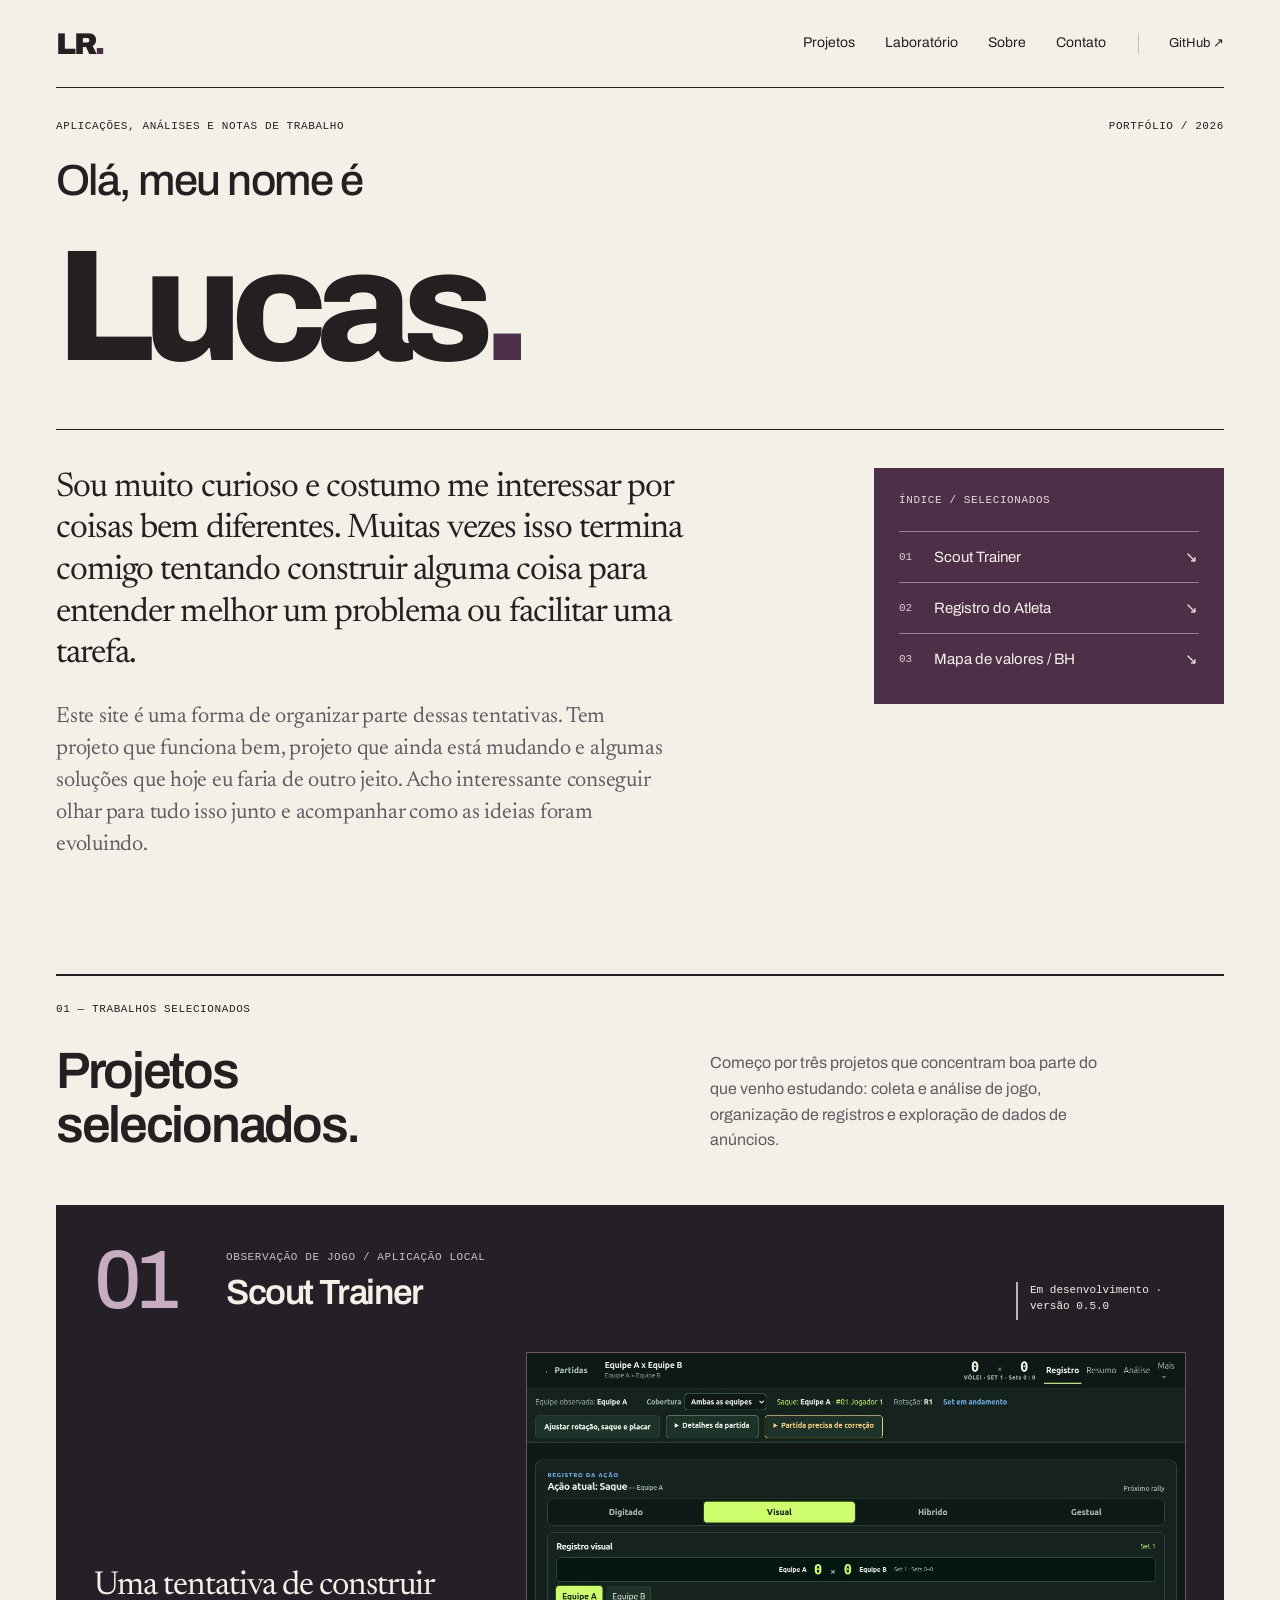
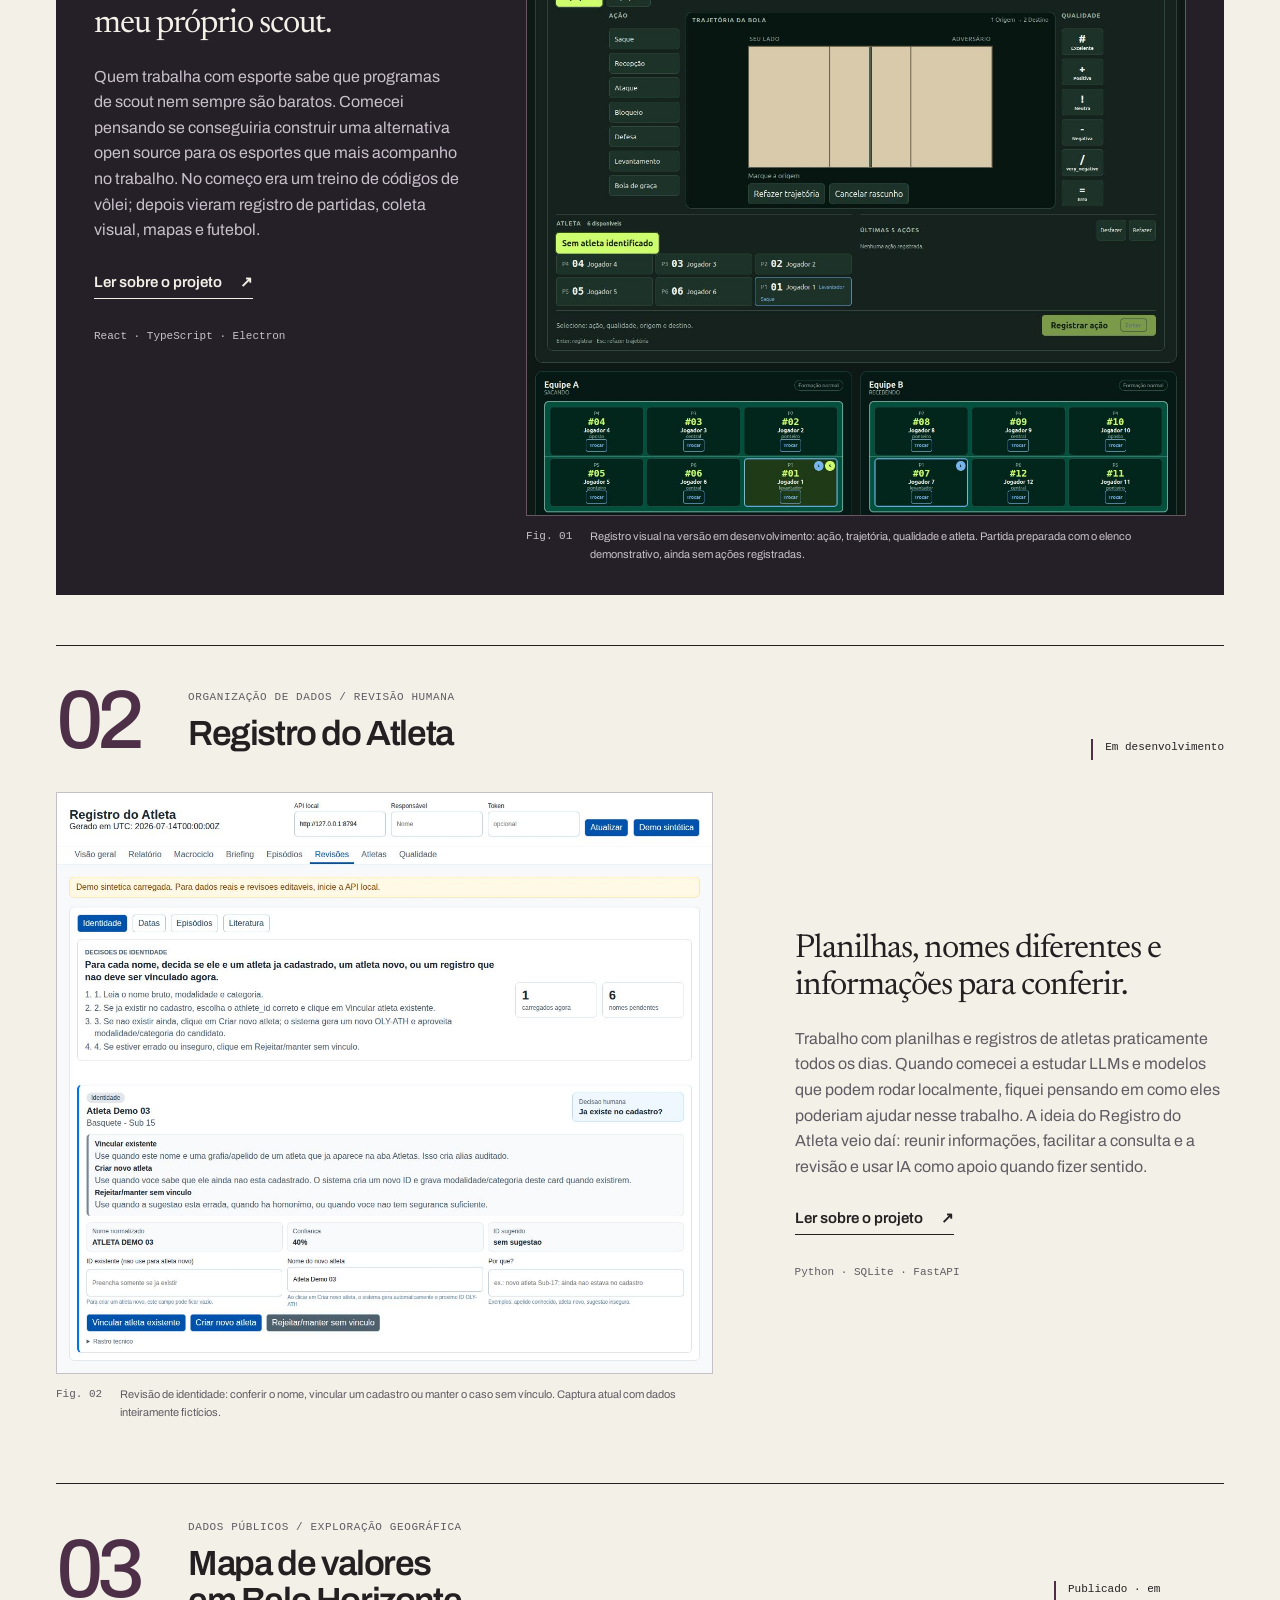
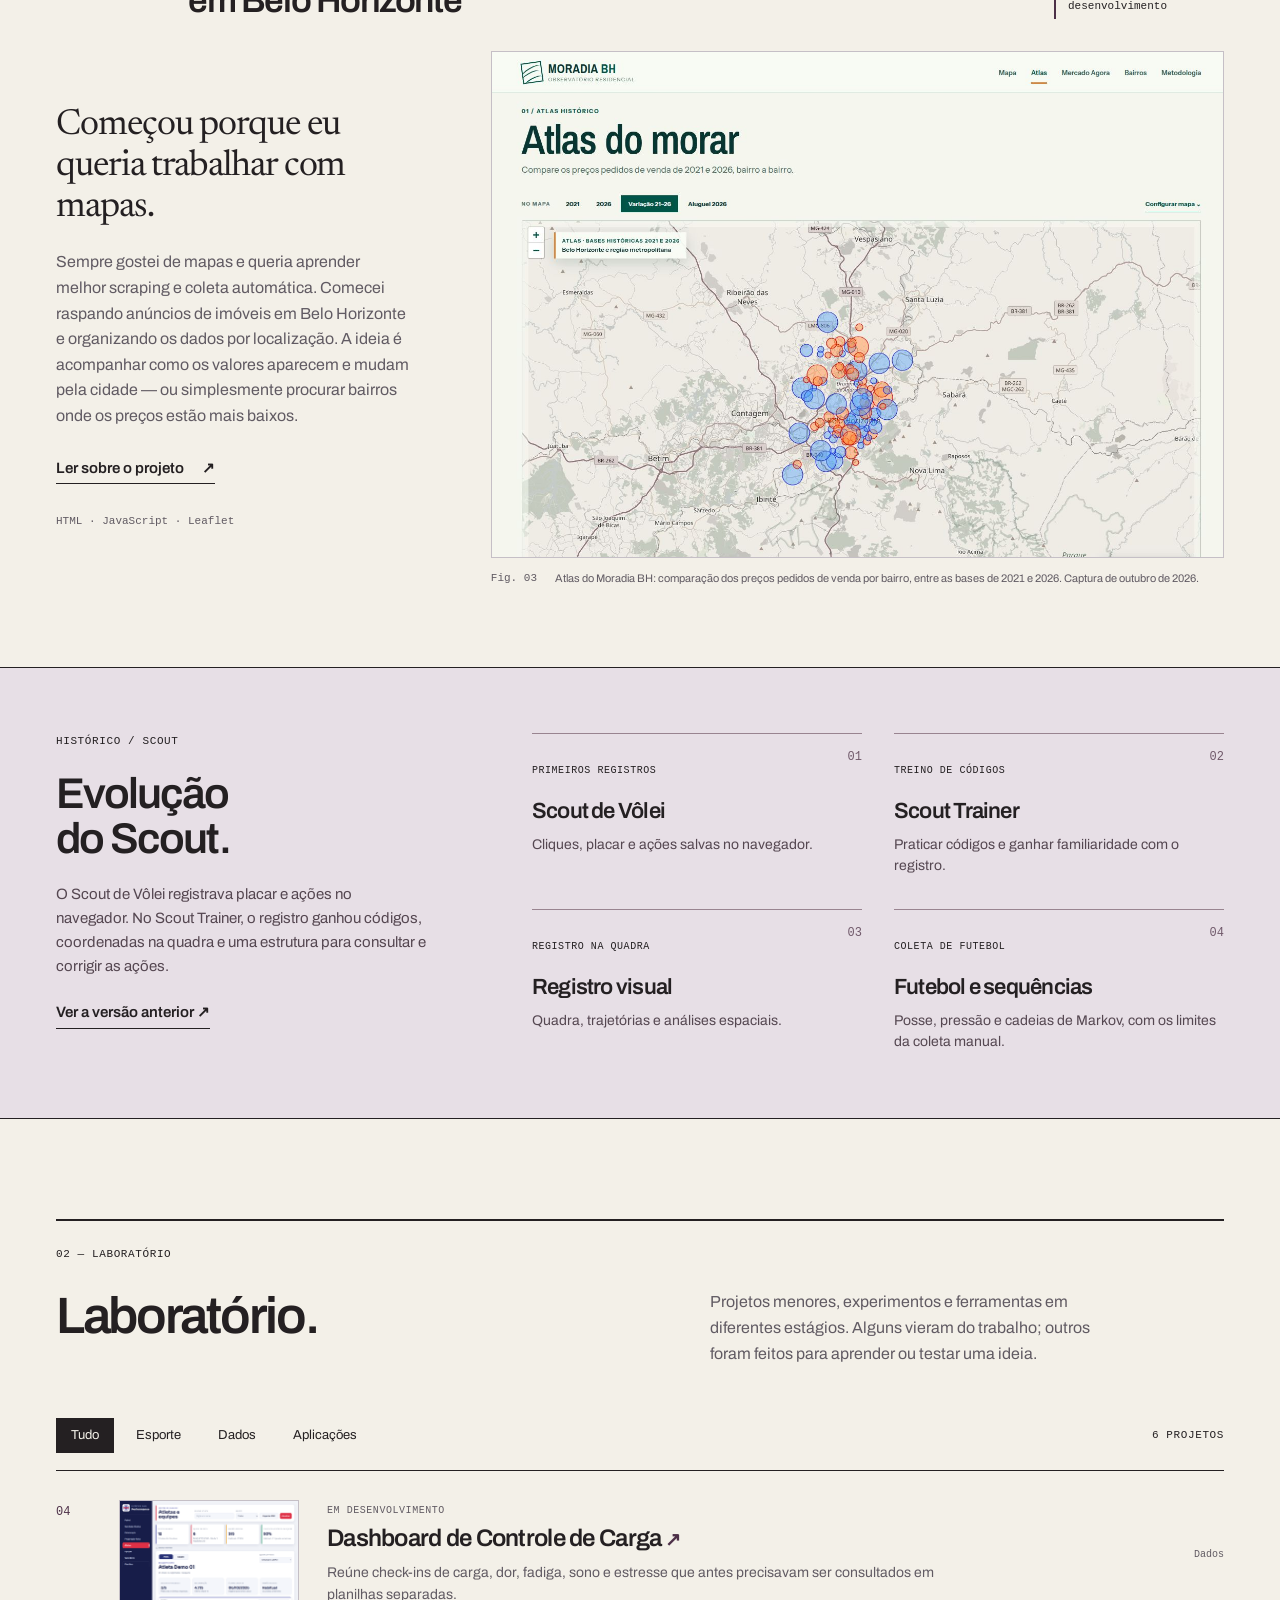
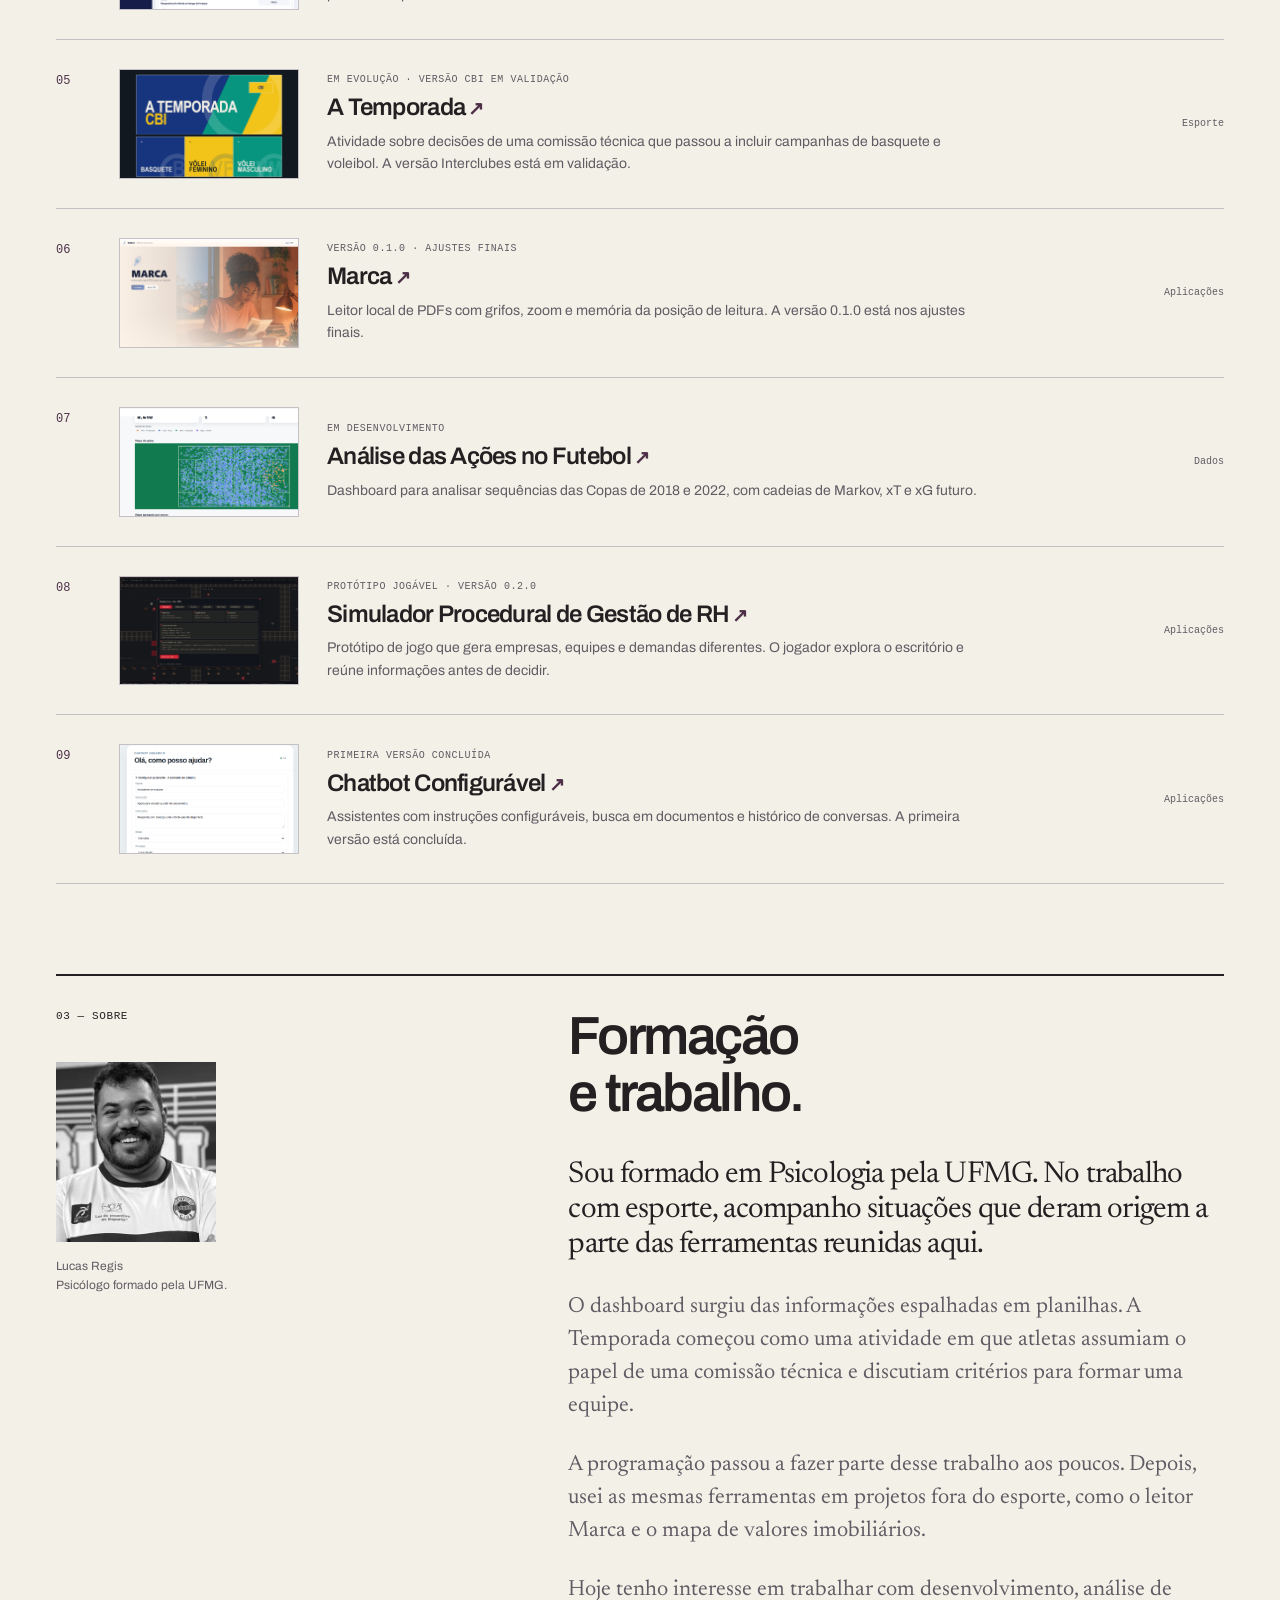
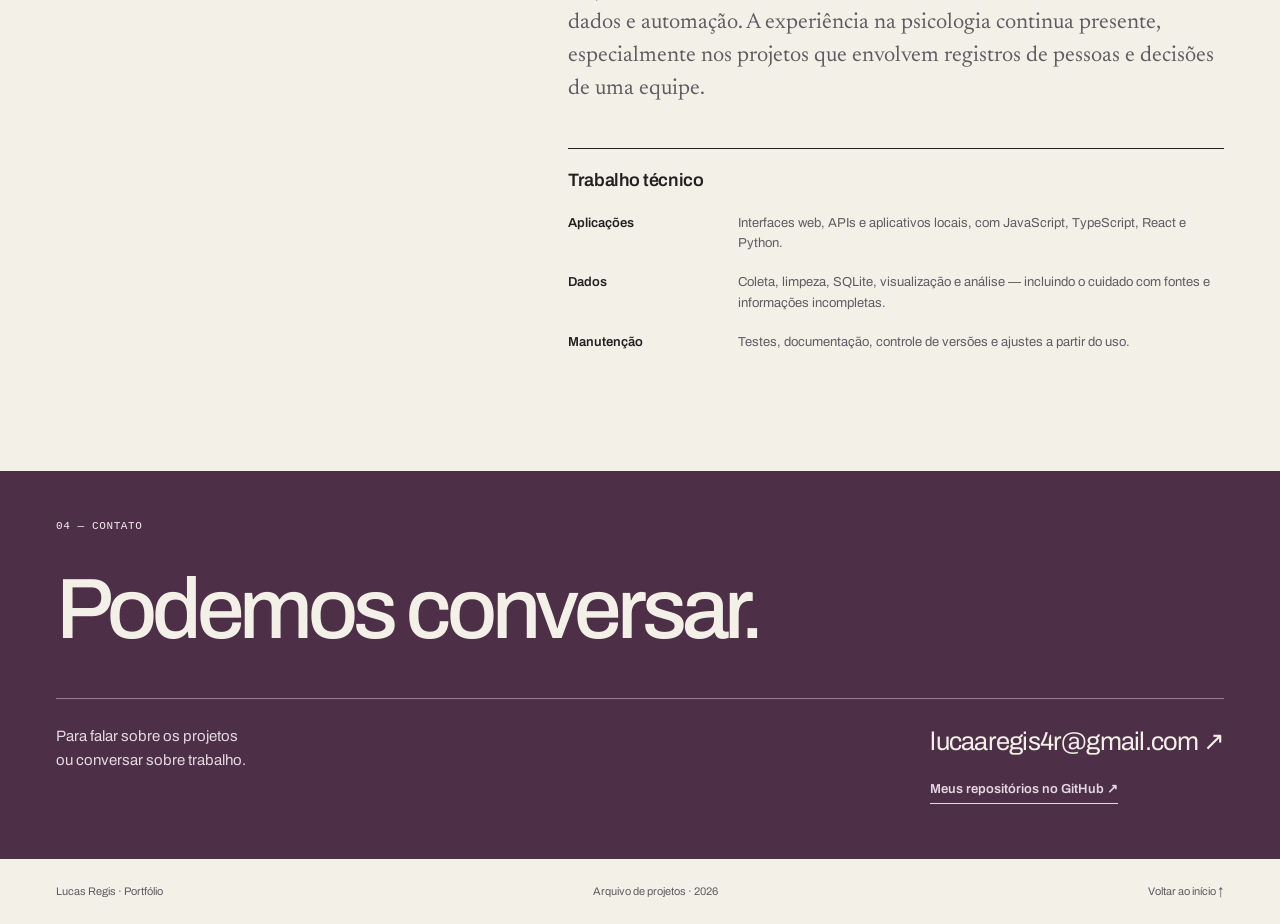
==== commit 5a2ecdd6: "Revisa textos na voz do autor e atualiza capturas dos projetos" ====
--- a/index.html
+++ b/index.html
@@ -1,36 +1,36 @@
 <!doctype html>
 <html lang="pt-BR"><head>
 <meta charset="utf-8"><meta name="viewport" content="width=device-width, initial-scale=1">
-<meta name="theme-color" content="#50267c"><meta name="description" content="Gosto de entender como as coisas funcionam e construir ferramentas a partir das perguntas que encontro. Projetos, experimentos e notas de Lucas Regis.">
-<meta property="og:type" content="website"><meta property="og:title" content="Lucas Regis — Projetos e investigações"><meta property="og:description" content="Gosto de entender como as coisas funcionam e construir ferramentas a partir das perguntas que encontro. Projetos, experimentos e notas de Lucas Regis.">
+<meta name="theme-color" content="#4d3048"><meta name="description" content="Aplicações, análises e ferramentas de Lucas Regis. Documentação dos projetos, implementação e limites de cada versão.">
+<meta property="og:type" content="website"><meta property="og:title" content="Lucas Regis — Arquivo de projetos"><meta property="og:description" content="Aplicações, análises e ferramentas de Lucas Regis. Documentação dos projetos, implementação e limites de cada versão.">
 <meta property="og:url" content="https://lucaaregis4r-ops.github.io/Lucasportifolio/"><meta property="og:image" content="https://lucaaregis4r-ops.github.io/Lucasportifolio/assets/imagens/foto-lucas.jpg">
-<link rel="canonical" href="https://lucaaregis4r-ops.github.io/Lucasportifolio/"><title>Lucas Regis — Projetos e investigações</title>
+<link rel="canonical" href="https://lucaaregis4r-ops.github.io/Lucasportifolio/"><title>Lucas Regis — Arquivo de projetos</title>
 <link rel="icon" href="assets/favicon.svg" type="image/svg+xml">
 <link rel="preconnect" href="https://fonts.googleapis.com"><link rel="preconnect" href="https://fonts.gstatic.com" crossorigin>
-<link href="https://fonts.googleapis.com/css2?family=Archivo:wght@400;500;600;700;800;900&family=DM+Sans:wght@400;500;600;700&family=Newsreader:ital,wght@0,400;0,500;1,400;1,500&display=swap" rel="stylesheet">
+<link href="https://fonts.googleapis.com/css2?family=Archivo:wght@400;500;600;700;800;900&family=Newsreader:ital,wght@0,400;0,500;1,400;1,500&display=swap" rel="stylesheet">
 <link rel="stylesheet" href="style.css"><script src="script.js" defer></script>
 </head><body><a class="skip-link" href="#conteudo">Pular para o conteúdo</a><header class="site-header wrap"><a class="wordmark" href="#inicio" aria-label="Lucas Regis, início">LR<span aria-hidden="true">.</span></a>
     <nav aria-label="Navegação principal"><a href="#projetos">Projetos</a><a href="#laboratorio">Laboratório</a><a href="#sobre">Sobre</a><a href="#contato">Contato</a></nav>
     <a class="header-github" href="https://github.com/lucaaregis4r-ops">GitHub <span aria-hidden="true">↗</span></a></header>
 <main id="conteudo">
-<section class="opening wrap" id="inicio" aria-labelledby="nome"><div class="opening-meta meta"><span>Projetos, experimentos e algumas perguntas</span><span>Portfólio / 2026</span></div><h1 id="nome">Lucas Regis<span>.</span></h1>
-<div class="opening-bottom"><div class="opening-statement"><p class="lead">Gosto de entender como as coisas funcionam. E de construir ferramentas quando encontro um problema que vale investigar.</p><p class="opening-context">Comecei na psicologia e no esporte. A programação veio depois, entre dificuldades do trabalho, ideias para testar e vontade de aprender.</p></div>
-<nav class="opening-index" aria-label="Projetos selecionados"><p class="meta">Três pontos de partida</p><a href="#scout-trainer"><span>01</span> Observar um jogo <span aria-hidden="true">↘</span></a><a href="#registro-do-atleta"><span>02</span> Aproximar registros <span aria-hidden="true">↘</span></a><a href="#mapa-de-valores-imobiliarios-em-belo-horizonte"><span>03</span> Explorar uma cidade <span aria-hidden="true">↘</span></a><p>O que tentei, o que mudou<br> e o que ainda está em aberto.</p></nav></div></section>
-<section class="selected wrap" id="projetos" aria-labelledby="selected-title"><div class="section-heading"><p class="meta">01 — Trabalhos selecionados</p><h2 id="selected-title">Algumas perguntas<br> viraram projetos.</h2><p>Três trabalhos para conhecer de perto: o problema, as escolhas e os limites do que consegui construir.</p></div>
+<section class="opening wrap" id="inicio" aria-labelledby="nome"><div class="opening-meta meta"><span>Aplicações, análises e notas de trabalho</span><span>Portfólio / 2026</span></div><h1 id="nome"><span class="greeting">Olá, meu nome é</span> Lucas<span>.</span></h1>
+<div class="opening-bottom"><div class="opening-statement"><p class="lead">Sou muito curioso e costumo me interessar por coisas bem diferentes. Muitas vezes isso termina comigo tentando construir alguma coisa para entender melhor um problema ou facilitar uma tarefa.</p><p class="opening-context">Este site é uma forma de organizar parte dessas tentativas. Tem projeto que funciona bem, projeto que ainda está mudando e algumas soluções que hoje eu faria de outro jeito. Acho interessante conseguir olhar para tudo isso junto e acompanhar como as ideias foram evoluindo.</p></div>
+<nav class="opening-index" aria-label="Projetos selecionados"><p class="meta">Índice / Selecionados</p><a href="#scout-trainer"><span>01</span> Scout Trainer <span aria-hidden="true">↘</span></a><a href="#registro-do-atleta"><span>02</span> Registro do Atleta <span aria-hidden="true">↘</span></a><a href="#mapa-de-valores-imobiliarios-em-belo-horizonte"><span>03</span> Mapa de valores / BH <span aria-hidden="true">↘</span></a></nav></div></section>
+<section class="selected wrap" id="projetos" aria-labelledby="selected-title"><div class="section-heading"><p class="meta">01 — Trabalhos selecionados</p><h2 id="selected-title">Projetos<br> selecionados.</h2><p>Começo por três projetos que concentram boa parte do que venho estudando: coleta e análise de jogo, organização de registros e exploração de dados de anúncios.</p></div>
 <article class="feature feature--01" id="scout-trainer">
     <div class="feature-heading"><span class="project-number">01</span><div><p class="meta">Observação de jogo / aplicação local</p><h3><a href="projetos/scout-trainer.html">Scout Trainer</a></h3></div><span class="status">Em desenvolvimento · versão 0.5.0</span></div>
-    <div class="feature-body"><div class="feature-copy"><h4>O que dá para observar com os recursos que temos?</h4><p>Comecei querendo praticar o registro de partidas. A ferramenta cresceu quando passei a experimentar outras formas de observar o jogo, do código digitado ao desenho da jogada.</p><a class="text-link" href="projetos/scout-trainer.html">Ler sobre o projeto <span aria-hidden="true">↗</span></a><p class="tool-note">React · TypeScript · Electron</p></div>
-    <figure><a class="image-link" href="projetos/scout-trainer.html" aria-label="Ver o projeto Scout Trainer"><img class="" src="assets/imagens/scout-trainer-exercicio.png" alt="Um exercício de registro: transformar o que acontece na quadra em um código." width="1440" height="900" loading="lazy" decoding="async"><span class="image-hint" aria-hidden="true">Abrir projeto ↗</span></a><figcaption><span>Fig. 01</span>Um exercício de registro: transformar o que acontece na quadra em um código.</figcaption></figure></div></article><article class="feature feature--02" id="registro-do-atleta">
+    <div class="feature-body"><div class="feature-copy"><h4>Uma tentativa de construir meu próprio scout.</h4><p>Quem trabalha com esporte sabe que programas de scout nem sempre são baratos. Comecei pensando se conseguiria construir uma alternativa open source para os esportes que mais acompanho no trabalho. No começo era um treino de códigos de vôlei; depois vieram registro de partidas, coleta visual, mapas e futebol.</p><a class="text-link" href="projetos/scout-trainer.html">Ler sobre o projeto <span aria-hidden="true">↗</span></a><p class="tool-note">React · TypeScript · Electron</p></div>
+    <figure><a class="image-link" href="projetos/scout-trainer.html" aria-label="Ver o projeto Scout Trainer"><img class="" src="assets/imagens/scout-trainer-registro-visual.png" alt="Registro visual na versão em desenvolvimento: ação, trajetória, qualidade e atleta. Partida preparada com o elenco demonstrativo, ainda sem ações registradas." width="1265" height="1466" loading="lazy" decoding="async"><span class="image-hint" aria-hidden="true">Abrir projeto ↗</span></a><figcaption><span>Fig. 01</span>Registro visual na versão em desenvolvimento: ação, trajetória, qualidade e atleta. Partida preparada com o elenco demonstrativo, ainda sem ações registradas.</figcaption></figure></div></article><article class="feature feature--02" id="registro-do-atleta">
     <div class="feature-heading"><span class="project-number">02</span><div><p class="meta">Organização de dados / revisão humana</p><h3><a href="projetos/registro-do-atleta.html">Registro do Atleta</a></h3></div><span class="status">Em desenvolvimento</span></div>
-    <div class="feature-body"><div class="feature-copy"><h4>Quando os registros não contam a mesma história.</h4><p>Nomes diferentes, datas incompletas, planilhas de várias áreas. Tentei reunir o histórico de um atleta sem apagar de onde veio cada informação — nem esconder o que ainda precisa ser conferido.</p><a class="text-link" href="projetos/registro-do-atleta.html">Ler sobre o projeto <span aria-hidden="true">↗</span></a><p class="tool-note">Python · SQLite · FastAPI</p></div>
-    <figure><a class="image-link" href="projetos/registro-do-atleta.html" aria-label="Ver o projeto Registro do Atleta"><img class="" src="assets/imagens/registro-atleta-demo-revisoes.png" alt="Fila de revisão: os casos duvidosos ficam visíveis. Todos os dados desta demonstração são fictícios." width="1440" height="900" loading="lazy" decoding="async"><span class="image-hint" aria-hidden="true">Abrir projeto ↗</span></a><figcaption><span>Fig. 02</span>Fila de revisão: os casos duvidosos ficam visíveis. Todos os dados desta demonstração são fictícios.</figcaption></figure></div></article><article class="feature feature--03" id="mapa-de-valores-imobiliarios-em-belo-horizonte">
-    <div class="feature-heading"><span class="project-number">03</span><div><p class="meta">Dados públicos / exploração geográfica</p><h3><a href="projetos/mapa-de-valores-imobiliarios-em-belo-horizonte.html">Mapa de valores<br> em Belo Horizonte</a></h3></div><span class="status">Protótipo</span></div>
-    <div class="feature-body"><div class="feature-copy"><h4>O que os anúncios deixam ver sobre uma cidade?</h4><p>Saí de um assunto conhecido para investigar os preços de imóveis em Belo Horizonte. Antes de chegar ao mapa, precisei lidar com endereços, anúncios repetidos e fontes que não foram feitas para conversar entre si.</p><a class="text-link" href="projetos/mapa-de-valores-imobiliarios-em-belo-horizonte.html">Ler sobre o projeto <span aria-hidden="true">↗</span></a><p class="tool-note">HTML · JavaScript · Coleta de dados na web</p></div>
-    <figure><a class="image-link" href="projetos/mapa-de-valores-imobiliarios-em-belo-horizonte.html" aria-label="Ver o projeto Mapa de Valores Imobiliários em Belo Horizonte"><img class="" src="assets/imagens/mapa-valores-bh-visao-geral.png" alt="Mapa de Belo Horizonte com comparação entre a base de 2021 e anúncios de 2026." width="1440" height="900" loading="lazy" decoding="async"><span class="image-hint" aria-hidden="true">Abrir projeto ↗</span></a><figcaption><span>Fig. 03</span>Mapa de Belo Horizonte com comparação entre a base de 2021 e anúncios de 2026.</figcaption></figure></div></article></section>
-<section class="evolution" aria-labelledby="evolution-title"><div class="wrap evolution-inner"><div class="evolution-intro"><p class="meta">Nota de percurso / Scout</p><h2 id="evolution-title">Uma versão<br> leva a outra.</h2><p>O Scout de Vôlei foi uma primeira tentativa. Algumas ideias seguiram adiante; outras precisaram mudar quando comecei a construir o Scout Trainer.</p><a class="text-link" href="projetos/scout-de-volei.html">Ver o primeiro experimento ↗</a></div><ol class="timeline"><li><span class="meta">Primeiros registros</span><h3>Scout de Vôlei</h3><p>Cliques, placar e ações salvas no navegador.</p></li><li><span class="meta">Treinar a observação</span><h3>Scout Trainer</h3><p>Praticar códigos e ganhar familiaridade com o registro.</p></li><li><span class="meta">Mudar a forma de coletar</span><h3>Registro visual</h3><p>Quadra, trajetórias e análises espaciais.</p></li><li><span class="meta">Abrir outra pergunta</span><h3>Futebol e sequências</h3><p>Posse, pressão e cadeias de Markov, com os limites da coleta manual.</p></li></ol></div></section>
-<section class="laboratory wrap" id="laboratorio" aria-labelledby="lab-title"><div class="section-heading"><p class="meta">02 — Laboratório</p><h2 id="lab-title">Outras coisas<br> que fui investigar.</h2><p>Jogos, ferramentas de trabalho e ideias que ainda estão tomando forma. Nem tudo começou com a intenção de virar um produto.</p></div>
+    <div class="feature-body"><div class="feature-copy"><h4>Planilhas, nomes diferentes e informações para conferir.</h4><p>Trabalho com planilhas e registros de atletas praticamente todos os dias. Quando comecei a estudar LLMs e modelos que podem rodar localmente, fiquei pensando em como eles poderiam ajudar nesse trabalho. A ideia do Registro do Atleta veio daí: reunir informações, facilitar a consulta e a revisão e usar IA como apoio quando fizer sentido.</p><a class="text-link" href="projetos/registro-do-atleta.html">Ler sobre o projeto <span aria-hidden="true">↗</span></a><p class="tool-note">Python · SQLite · FastAPI</p></div>
+    <figure><a class="image-link" href="projetos/registro-do-atleta.html" aria-label="Ver o projeto Registro do Atleta"><img class="" src="assets/imagens/registro-atleta-revisoes-atual.png" alt="Revisão de identidade: conferir o nome, vincular um cadastro ou manter o caso sem vínculo. Captura atual com dados inteiramente fictícios." width="1265" height="1121" loading="lazy" decoding="async"><span class="image-hint" aria-hidden="true">Abrir projeto ↗</span></a><figcaption><span>Fig. 02</span>Revisão de identidade: conferir o nome, vincular um cadastro ou manter o caso sem vínculo. Captura atual com dados inteiramente fictícios.</figcaption></figure></div></article><article class="feature feature--03" id="mapa-de-valores-imobiliarios-em-belo-horizonte">
+    <div class="feature-heading"><span class="project-number">03</span><div><p class="meta">Dados públicos / exploração geográfica</p><h3><a href="projetos/mapa-de-valores-imobiliarios-em-belo-horizonte.html">Mapa de valores<br> em Belo Horizonte</a></h3></div><span class="status">Publicado · em desenvolvimento</span></div>
+    <div class="feature-body"><div class="feature-copy"><h4>Começou porque eu queria trabalhar com mapas.</h4><p>Sempre gostei de mapas e queria aprender melhor scraping e coleta automática. Comecei raspando anúncios de imóveis em Belo Horizonte e organizando os dados por localização. A ideia é acompanhar como os valores aparecem e mudam pela cidade — ou simplesmente procurar bairros onde os preços estão mais baixos.</p><a class="text-link" href="projetos/mapa-de-valores-imobiliarios-em-belo-horizonte.html">Ler sobre o projeto <span aria-hidden="true">↗</span></a><p class="tool-note">HTML · JavaScript · Leaflet</p></div>
+    <figure><a class="image-link" href="projetos/mapa-de-valores-imobiliarios-em-belo-horizonte.html" aria-label="Ver o projeto Mapa de Valores Imobiliários em Belo Horizonte"><img class="" src="assets/imagens/moradia-bh-atlas.png" alt="Atlas do Moradia BH: comparação dos preços pedidos de venda por bairro, entre as bases de 2021 e 2026. Captura de outubro de 2026." width="1425" height="1100" loading="lazy" decoding="async"><span class="image-hint" aria-hidden="true">Abrir projeto ↗</span></a><figcaption><span>Fig. 03</span>Atlas do Moradia BH: comparação dos preços pedidos de venda por bairro, entre as bases de 2021 e 2026. Captura de outubro de 2026.</figcaption></figure></div></article></section>
+<section class="evolution" aria-labelledby="evolution-title"><div class="wrap evolution-inner"><div class="evolution-intro"><p class="meta">Histórico / Scout</p><h2 id="evolution-title">Evolução<br> do Scout.</h2><p>O Scout de Vôlei registrava placar e ações no navegador. No Scout Trainer, o registro ganhou códigos, coordenadas na quadra e uma estrutura para consultar e corrigir as ações.</p><a class="text-link" href="projetos/scout-de-volei.html">Ver a versão anterior ↗</a></div><ol class="timeline"><li><span class="meta">Primeiros registros</span><h3>Scout de Vôlei</h3><p>Cliques, placar e ações salvas no navegador.</p></li><li><span class="meta">Treino de códigos</span><h3>Scout Trainer</h3><p>Praticar códigos e ganhar familiaridade com o registro.</p></li><li><span class="meta">Registro na quadra</span><h3>Registro visual</h3><p>Quadra, trajetórias e análises espaciais.</p></li><li><span class="meta">Coleta de futebol</span><h3>Futebol e sequências</h3><p>Posse, pressão e cadeias de Markov, com os limites da coleta manual.</p></li></ol></div></section>
+<section class="laboratory wrap" id="laboratorio" aria-labelledby="lab-title"><div class="section-heading"><p class="meta">02 — Laboratório</p><h2 id="lab-title">Laboratório.</h2><p>Projetos menores, experimentos e ferramentas em diferentes estágios. Alguns vieram do trabalho; outros foram feitos para aprender ou testar uma ideia.</p></div>
 <div class="lab-toolbar" hidden><div class="lab-filters" role="group" aria-label="Filtrar laboratório"><button type="button" data-filter="todos" aria-pressed="true">Tudo</button><button type="button" data-filter="esporte" aria-pressed="false">Esporte</button><button type="button" data-filter="dados" aria-pressed="false">Dados</button><button type="button" data-filter="trabalho" aria-pressed="false">Aplicações</button></div><span class="meta" id="lab-count" aria-live="polite">6 projetos</span></div>
-<div class="lab-list"><article class="lab-row" data-category="dados"><span class="lab-number">04</span><a class="lab-image" href="projetos/dashboard-de-controle-de-carga.html" tabindex="-1" aria-hidden="true"><img class="" src="assets/imagens/dashboard-olympico-capa.png" alt="" width="1440" height="900" loading="lazy" decoding="async"></a><div class="lab-copy"><p class="meta">Em desenvolvimento</p><h3><a href="projetos/dashboard-de-controle-de-carga.html">Dashboard de Controle de Carga<span aria-hidden="true"> ↗</span></a></h3><p>As informações dos atletas já estavam nas planilhas; o desafio era conseguir enxergá-las com mais clareza durante a rotina do clube.</p></div><span class="lab-category">Dados</span></article><article class="lab-row" data-category="esporte"><span class="lab-number">05</span><a class="lab-image" href="projetos/a-temporada.html" tabindex="-1" aria-hidden="true"><img class="" src="assets/imagens/a-temporada-cbi-menu.png" alt="" width="1440" height="1000" loading="lazy" decoding="async"></a><div class="lab-copy"><p class="meta">Em evolução · versão CBI em validação</p><h3><a href="projetos/a-temporada.html">A Temporada<span aria-hidden="true"> ↗</span></a></h3><p>O que começou como uma atividade para conversar com atletas ganhou campanhas, partidas e um novo modo inspirado nas competições entre clubes.</p></div><span class="lab-category">Esporte</span></article><article class="lab-row" data-category="trabalho"><span class="lab-number">06</span><a class="lab-image" href="projetos/marca.html" tabindex="-1" aria-hidden="true"><img class="" src="assets/imagens/marca-home.png" alt="" width="1440" height="1000" loading="lazy" decoding="async"></a><div class="lab-copy"><p class="meta">Versão 0.1.0 · ajustes finais</p><h3><a href="projetos/marca.html">Marca<span aria-hidden="true"> ↗</span></a></h3><p>Eu queria um leitor de PDF mais calmo: abrir um documento, fazer grifos e continuar do mesmo lugar quando voltasse depois.</p></div><span class="lab-category">Aplicações</span></article><article class="lab-row" data-category="dados"><span class="lab-number">07</span><a class="lab-image" href="projetos/analise-das-acoes-no-futebol.html" tabindex="-1" aria-hidden="true"><img class="" src="assets/imagens/analise-das-acoes-no-futebol-1.png" alt="" width="1316" height="491" loading="lazy" decoding="async"></a><div class="lab-copy"><p class="meta">Em desenvolvimento</p><h3><a href="projetos/analise-das-acoes-no-futebol.html">Análise das Ações no Futebol<span aria-hidden="true"> ↗</span></a></h3><p>Quis entender o que acontece entre uma ação e outra, usando dados das Copas de 2018 e 2022 para acompanhar como uma jogada vai ganhando perigo.</p></div><span class="lab-category">Dados</span></article><article class="lab-row" data-category="trabalho"><span class="lab-number">08</span><a class="lab-image" href="projetos/simulador-procedural-de-gestao-de-rh.html" tabindex="-1" aria-hidden="true"><img class="" src="assets/imagens/gprh-real-caderno.png" alt="" width="1440" height="900" loading="lazy" decoding="async"></a><div class="lab-copy"><p class="meta">Protótipo jogável · versão 0.2.0</p><h3><a href="projetos/simulador-procedural-de-gestao-de-rh.html">Simulador Procedural de Gestão de RH<span aria-hidden="true"> ↗</span></a></h3><p>Neste jogo, cada empresa aparece de um jeito diferente e o profissional de RH precisa conhecer as pessoas antes de decidir o que fazer.</p></div><span class="lab-category">Aplicações</span></article><article class="lab-row" data-category="trabalho"><span class="lab-number">09</span><a class="lab-image" href="projetos/modelo-de-chatbot-configuravel.html" tabindex="-1" aria-hidden="true"><img class="" src="assets/imagens/chatbot-capa.png" alt="" width="810" height="510" loading="lazy" decoding="async"></a><div class="lab-copy"><p class="meta">Primeira versão concluída</p><h3><a href="projetos/modelo-de-chatbot-configuravel.html">Chatbot Configurável<span aria-hidden="true"> ↗</span></a></h3><p>Posso mudar as instruções do assistente, anexar documentos e ver as fontes usadas nas respostas.</p></div><span class="lab-category">Aplicações</span></article></div></section>
-<section class="about wrap" id="sobre" aria-labelledby="about-title"><div class="about-aside"><p class="meta">03 — Sobre</p><img class="portrait" src="assets/imagens/foto-lucas.jpg" alt="Lucas Regis" width="200" height="200" loading="lazy" decoding="async"><p class="portrait-caption">Lucas Regis<br> Psicólogo formado pela UFMG.</p></div><div class="about-body"><h2 id="about-title">A programação<br> entrou pelo caminho.</h2><p class="lead">Eu não comecei com um plano de trabalhar com software. Comecei querendo resolver algumas coisas que encontrava no trabalho.</p><p>Na psicologia do esporte, sentia falta de maneiras mais simples de registrar partidas, acompanhar informações e conversar sobre decisões em equipe. Fui criando protótipos e aprendendo enquanto tentava fazê-los funcionar.</p><p>Depois vieram perguntas fora do esporte: como organizar dados de imóveis, fazer um leitor de PDFs ou experimentar uma simulação de trabalho. Alguns projetos resolvem uma dificuldade concreta. Outros me ajudam a estudar um assunto que me chamou a atenção.</p><p>A psicologia continua presente na maneira como penso sobre pessoas, dados e sistemas. Hoje tenho interesse em trabalhar com desenvolvimento, análise de dados e automação, em um contexto no qual eu possa aprender com outras pessoas e construir ferramentas úteis.</p><div class="practice"><h3>O que venho praticando</h3><dl><div><dt>Construir aplicações</dt><dd>Interfaces web, APIs e aplicativos locais, com JavaScript, TypeScript, React e Python.</dd></div><div><dt>Trabalhar com dados</dt><dd>Coleta, limpeza, SQLite, visualização e análise — incluindo o cuidado com fontes e informações incompletas.</dd></div><div><dt>Revisar o que construí</dt><dd>Testes, documentação, controle de versões e ajustes a partir do uso.</dd></div></dl></div></div></section>
-<section class="contact" id="contato" aria-labelledby="contact-title"><div class="wrap contact-inner"><p class="meta">04 — Contato</p><h2 id="contact-title">Podemos conversar.</h2><div class="contact-bottom"><p>Sobre um projeto, uma pergunta em comum<br> ou uma oportunidade de trabalho.</p><div><a class="contact-email" href="mailto:lucaaregis4r@gmail.com">lucaaregis4r@gmail.com <span aria-hidden="true">↗</span></a><a class="text-link" href="https://github.com/lucaaregis4r-ops">Meus repositórios no GitHub ↗</a></div></div></div></section>
-</main><footer class="site-footer wrap"><span>Lucas Regis · Portfólio</span><span>Em construção, como os projetos.</span><a href="#inicio">Voltar ao início ↑</a></footer></body></html>+<div class="lab-list"><article class="lab-row" data-category="dados"><span class="lab-number">04</span><a class="lab-image" href="projetos/dashboard-de-controle-de-carga.html" tabindex="-1" aria-hidden="true"><img class="" src="assets/imagens/dashboard-olympico-capa.png" alt="" width="1440" height="900" loading="lazy" decoding="async"></a><div class="lab-copy"><p class="meta">Em desenvolvimento</p><h3><a href="projetos/dashboard-de-controle-de-carga.html">Dashboard de Controle de Carga<span aria-hidden="true"> ↗</span></a></h3><p>Reúne check-ins de carga, dor, fadiga, sono e estresse que antes precisavam ser consultados em planilhas separadas.</p></div><span class="lab-category">Dados</span></article><article class="lab-row" data-category="esporte"><span class="lab-number">05</span><a class="lab-image" href="projetos/a-temporada.html" tabindex="-1" aria-hidden="true"><img class="" src="assets/imagens/a-temporada-cbi-menu.png" alt="" width="1440" height="1000" loading="lazy" decoding="async"></a><div class="lab-copy"><p class="meta">Em evolução · versão CBI em validação</p><h3><a href="projetos/a-temporada.html">A Temporada<span aria-hidden="true"> ↗</span></a></h3><p>Atividade sobre decisões de uma comissão técnica que passou a incluir campanhas de basquete e voleibol. A versão Interclubes está em validação.</p></div><span class="lab-category">Esporte</span></article><article class="lab-row" data-category="trabalho"><span class="lab-number">06</span><a class="lab-image" href="projetos/marca.html" tabindex="-1" aria-hidden="true"><img class="" src="assets/imagens/marca-home.png" alt="" width="1440" height="1000" loading="lazy" decoding="async"></a><div class="lab-copy"><p class="meta">Versão 0.1.0 · ajustes finais</p><h3><a href="projetos/marca.html">Marca<span aria-hidden="true"> ↗</span></a></h3><p>Leitor local de PDFs com grifos, zoom e memória da posição de leitura. A versão 0.1.0 está nos ajustes finais.</p></div><span class="lab-category">Aplicações</span></article><article class="lab-row" data-category="dados"><span class="lab-number">07</span><a class="lab-image" href="projetos/analise-das-acoes-no-futebol.html" tabindex="-1" aria-hidden="true"><img class="" src="assets/imagens/analise-das-acoes-no-futebol-1.png" alt="" width="1316" height="491" loading="lazy" decoding="async"></a><div class="lab-copy"><p class="meta">Em desenvolvimento</p><h3><a href="projetos/analise-das-acoes-no-futebol.html">Análise das Ações no Futebol<span aria-hidden="true"> ↗</span></a></h3><p>Dashboard para analisar sequências das Copas de 2018 e 2022, com cadeias de Markov, xT e xG futuro.</p></div><span class="lab-category">Dados</span></article><article class="lab-row" data-category="trabalho"><span class="lab-number">08</span><a class="lab-image" href="projetos/simulador-procedural-de-gestao-de-rh.html" tabindex="-1" aria-hidden="true"><img class="" src="assets/imagens/gprh-real-caderno.png" alt="" width="1440" height="900" loading="lazy" decoding="async"></a><div class="lab-copy"><p class="meta">Protótipo jogável · versão 0.2.0</p><h3><a href="projetos/simulador-procedural-de-gestao-de-rh.html">Simulador Procedural de Gestão de RH<span aria-hidden="true"> ↗</span></a></h3><p>Protótipo de jogo que gera empresas, equipes e demandas diferentes. O jogador explora o escritório e reúne informações antes de decidir.</p></div><span class="lab-category">Aplicações</span></article><article class="lab-row" data-category="trabalho"><span class="lab-number">09</span><a class="lab-image" href="projetos/modelo-de-chatbot-configuravel.html" tabindex="-1" aria-hidden="true"><img class="" src="assets/imagens/chatbot-capa.png" alt="" width="810" height="510" loading="lazy" decoding="async"></a><div class="lab-copy"><p class="meta">Primeira versão concluída</p><h3><a href="projetos/modelo-de-chatbot-configuravel.html">Chatbot Configurável<span aria-hidden="true"> ↗</span></a></h3><p>Assistentes com instruções configuráveis, busca em documentos e histórico de conversas. A primeira versão está concluída.</p></div><span class="lab-category">Aplicações</span></article></div></section>
+<section class="about wrap" id="sobre" aria-labelledby="about-title"><div class="about-aside"><p class="meta">03 — Sobre</p><img class="portrait" src="assets/imagens/foto-lucas.jpg" alt="Lucas Regis" width="200" height="200" loading="lazy" decoding="async"><p class="portrait-caption">Lucas Regis<br> Psicólogo formado pela UFMG.</p></div><div class="about-body"><h2 id="about-title">Formação<br> e trabalho.</h2><p class="lead">Sou formado em Psicologia pela UFMG. No trabalho com esporte, acompanho situações que deram origem a parte das ferramentas reunidas aqui.</p><p>O dashboard surgiu das informações espalhadas em planilhas. A Temporada começou como uma atividade em que atletas assumiam o papel de uma comissão técnica e discutiam critérios para formar uma equipe.</p><p>A programação passou a fazer parte desse trabalho aos poucos. Depois, usei as mesmas ferramentas em projetos fora do esporte, como o leitor Marca e o mapa de valores imobiliários.</p><p>Hoje tenho interesse em trabalhar com desenvolvimento, análise de dados e automação. A experiência na psicologia continua presente, especialmente nos projetos que envolvem registros de pessoas e decisões de uma equipe.</p><div class="practice"><h3>Trabalho técnico</h3><dl><div><dt>Aplicações</dt><dd>Interfaces web, APIs e aplicativos locais, com JavaScript, TypeScript, React e Python.</dd></div><div><dt>Dados</dt><dd>Coleta, limpeza, SQLite, visualização e análise — incluindo o cuidado com fontes e informações incompletas.</dd></div><div><dt>Manutenção</dt><dd>Testes, documentação, controle de versões e ajustes a partir do uso.</dd></div></dl></div></div></section>
+<section class="contact" id="contato" aria-labelledby="contact-title"><div class="wrap contact-inner"><p class="meta">04 — Contato</p><h2 id="contact-title">Podemos conversar.</h2><div class="contact-bottom"><p>Para falar sobre os projetos<br> ou conversar sobre trabalho.</p><div><a class="contact-email" href="mailto:lucaaregis4r@gmail.com">lucaaregis4r@gmail.com <span aria-hidden="true">↗</span></a><a class="text-link" href="https://github.com/lucaaregis4r-ops">Meus repositórios no GitHub ↗</a></div></div></div></section>
+</main><footer class="site-footer wrap"><span>Lucas Regis · Portfólio</span><span>Arquivo de projetos · 2026</span><a href="#inicio">Voltar ao início ↑</a></footer></body></html>
--- a/style.css
+++ b/style.css
@@ -2,10 +2,10 @@
   --paper:#f3f0e8;
   --ink:#242022;
   --muted:#615b63;
-  --purple:#50267c;
-  --purple-light:#e6d9f0;
+  --purple:#4d3048;
+  --purple-light:#e7dfe6;
   --line:#c5bfc6;
-  --sans:'DM Sans',sans-serif;
+  --sans:'Archivo',sans-serif;
   --display:'Archivo',sans-serif;
   --serif:'Newsreader',Georgia,serif;
   --mono:ui-monospace,SFMono-Regular,Consolas,monospace
@@ -43,7 +43,7 @@
   -webkit-tap-highlight-color:transparent
 }
 button:focus-visible,a:focus-visible,summary:focus-visible {
-  outline:3px solid #a769cc;
+  outline:3px solid #87647f;
   outline-offset:5px
 }
 img {
@@ -182,7 +182,7 @@
 }
 .opening-index>.meta {
   margin-bottom:22px;
-  color:#decaec
+  color:#e5d8e1
 }
 .opening-index a {
   display:grid;
@@ -190,20 +190,20 @@
   align-items:center;
   gap:10px;
   padding:13px 0;
-  border-top:1px solid #9376ac;
+  border-top:1px solid #9a8093;
   font-size:15px
 }
 .opening-index a:hover {
-  color:#dfc1ff
+  color:#f3e8ef
 }
 .opening-index a span:first-child {
   font:11px var(--mono);
-  color:#dac4ec
+  color:#dfccd9
 }
 .opening-index>p:last-child {
   font-size:12px;
   line-height:1.5;
-  color:#decaec;
+  color:#e5d8e1;
   margin-top:19px
 }
 .section-heading {
@@ -342,13 +342,13 @@
   grid-template-columns:104px 1fr auto
 }
 .feature--01 .project-number {
-  color:#c3a0e3
+  color:#c8acc1
 }
 .feature--01 .feature-heading .meta,.feature--01 .feature-copy>p,.feature--01 figcaption {
   color:#c8c0cb
 }
 .feature--01 .status {
-  border-color:#c3a0e3
+  border-color:#c8acc1
 }
 .feature--01 .feature-body {
   grid-template-columns:.75fr 1.35fr;
@@ -356,10 +356,10 @@
   align-items:center
 }
 .feature--01 .image-link {
-  border-color:#605366
+  border-color:#685763
 }
 .feature--01 .text-link:hover {
-  color:#ddbeff
+  color:#ead7e4
 }
 .feature--02 .feature-body {
   grid-template-columns:1.3fr .85fr
@@ -384,7 +384,7 @@
 .feature--03 .image-link img {
   aspect-ratio:1.45;
   object-fit:cover;
-  object-position:right
+  object-position:top
 }
 .evolution {
   background:var(--purple-light);
@@ -404,7 +404,7 @@
 }
 .evolution-intro>p:not(.meta) {
   font-size:15px;
-  color:#504154
+  color:#554751
 }
 .evolution-intro .text-link {
   margin-top:20px
@@ -419,7 +419,7 @@
   counter-reset:stage
 }
 .timeline li {
-  border-top:1px solid #8c7897;
+  border-top:1px solid #998490;
   padding-top:20px;
   counter-increment:stage;
   position:relative
@@ -430,7 +430,7 @@
   right:0;
   top:16px;
   font:12px var(--mono);
-  color:#675271
+  color:#70596a
 }
 .timeline .meta {
   font-size:10px;
@@ -445,7 +445,7 @@
 .timeline p:not(.meta) {
   font-size:14px;
   line-height:1.55;
-  color:#504154
+  color:#554751
 }
 .laboratory {
   padding-top:100px;
@@ -605,13 +605,13 @@
   display:flex;
   justify-content:space-between;
   align-items:start;
-  border-top:1px solid #9276a9;
+  border-top:1px solid #9a8093;
   padding-top:25px;
   gap:35px
 }
 .contact-bottom p {
   font-size:15px;
-  color:#dfcee9
+  color:#e5d8e1
 }
 .contact-bottom>div {
   display:flex;
@@ -630,7 +630,7 @@
 }
 .contact .text-link {
   font-size:13px;
-  color:#dfcee9
+  color:#e5d8e1
 }
 .site-footer {
   display:flex;
@@ -830,7 +830,7 @@
   padding:10px 16px
 }
 .motion-toggle:hover {
-  background:#371858
+  background:#372233
 }
 .gallery-controls {
   display:flex;
@@ -1451,3 +1451,74 @@
     transition:none!important
   }
 }
+
+/* Refinamento editorial: leitura contínua e ficha de implementação. */
+.opening-statement .lead {
+  font-size: clamp(29px, 2.65vw, 37px);
+  line-height: 1.23;
+}
+.opening-context {
+  font: 400 22px/1.45 var(--serif);
+  letter-spacing: -.01em;
+  max-width: 610px;
+}
+.story-section > p:not(.meta), .learning-list {
+  font-family: var(--serif);
+  font-size: 22px;
+  line-height: 1.58;
+  letter-spacing: -.005em;
+}
+.about-body > p:not(.lead) {
+  font: 400 22px/1.5 var(--serif);
+}
+.implementation {
+  border-top: 1px solid var(--ink);
+  margin-bottom: 35px;
+  padding-top: 18px;
+}
+.implementation h2 { color: var(--purple); letter-spacing: .055em; }
+.implementation dl {
+  display: grid;
+  grid-template-columns: repeat(4, minmax(0, 1fr));
+  gap: 0 28px;
+  margin: 16px 0 0;
+}
+.implementation dl > div {
+  padding: 15px 0;
+  border-top: 1px solid var(--line);
+}
+.implementation dt {
+  font: 500 12px/1.45 var(--display);
+  margin-bottom: 7px;
+}
+.implementation dd {
+  font: 12px/1.7 var(--mono);
+  margin: 0;
+  color: var(--muted);
+  overflow-wrap: anywhere;
+}
+.source-links {
+  border-top: 1px solid var(--line);
+  margin-top: 25px;
+  padding-top: 20px;
+  display: flex;
+  flex-wrap: wrap;
+  gap: 12px 24px;
+}
+.source-links .meta { width: 100%; }
+.source-links .text-link { font-size: 12px; }
+@media(max-width: 760px) {
+  .opening-statement .lead { font-size: 29px; }
+  .opening-context { font-size: 21px; }
+  .story-section > p:not(.meta), .learning-list { font-size: 21px; line-height: 1.55; }
+  .about-body > p:not(.lead) { font-size: 21px; }
+  .implementation dl { grid-template-columns: repeat(2, minmax(0, 1fr)); gap: 0 20px; }
+  .implementation dd { font-size: 11px; }
+}
+@media(max-width: 380px) {
+  .opening-statement .lead { font-size: 27px; }
+  .implementation dl { grid-template-columns: 1fr; }
+}
+
+/* A saudação acompanha o nome sem perder a hierarquia da abertura. */
+.opening h1 .greeting { display:block; color:var(--ink); font-size:clamp(24px,3.4vw,46px); font-weight:500; letter-spacing:-.035em; line-height:1.2; margin-bottom:12px; white-space:normal; }
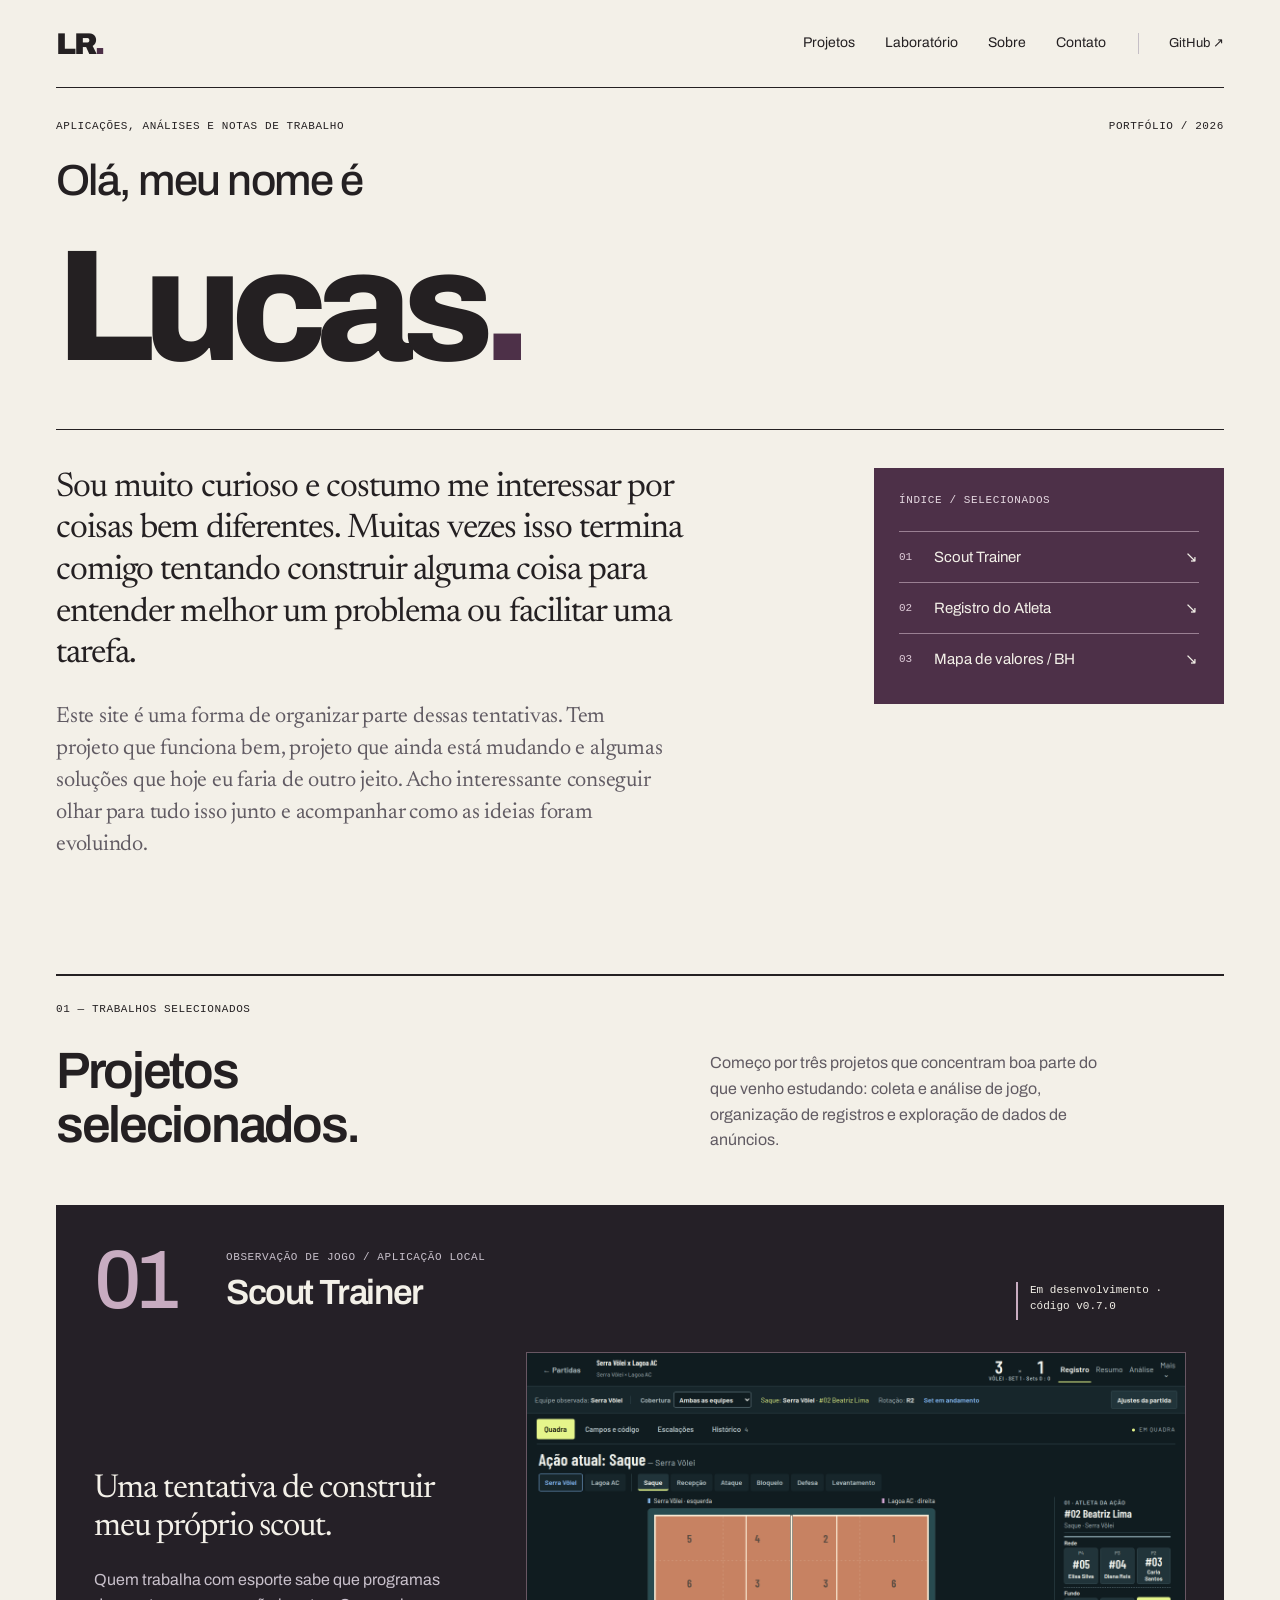
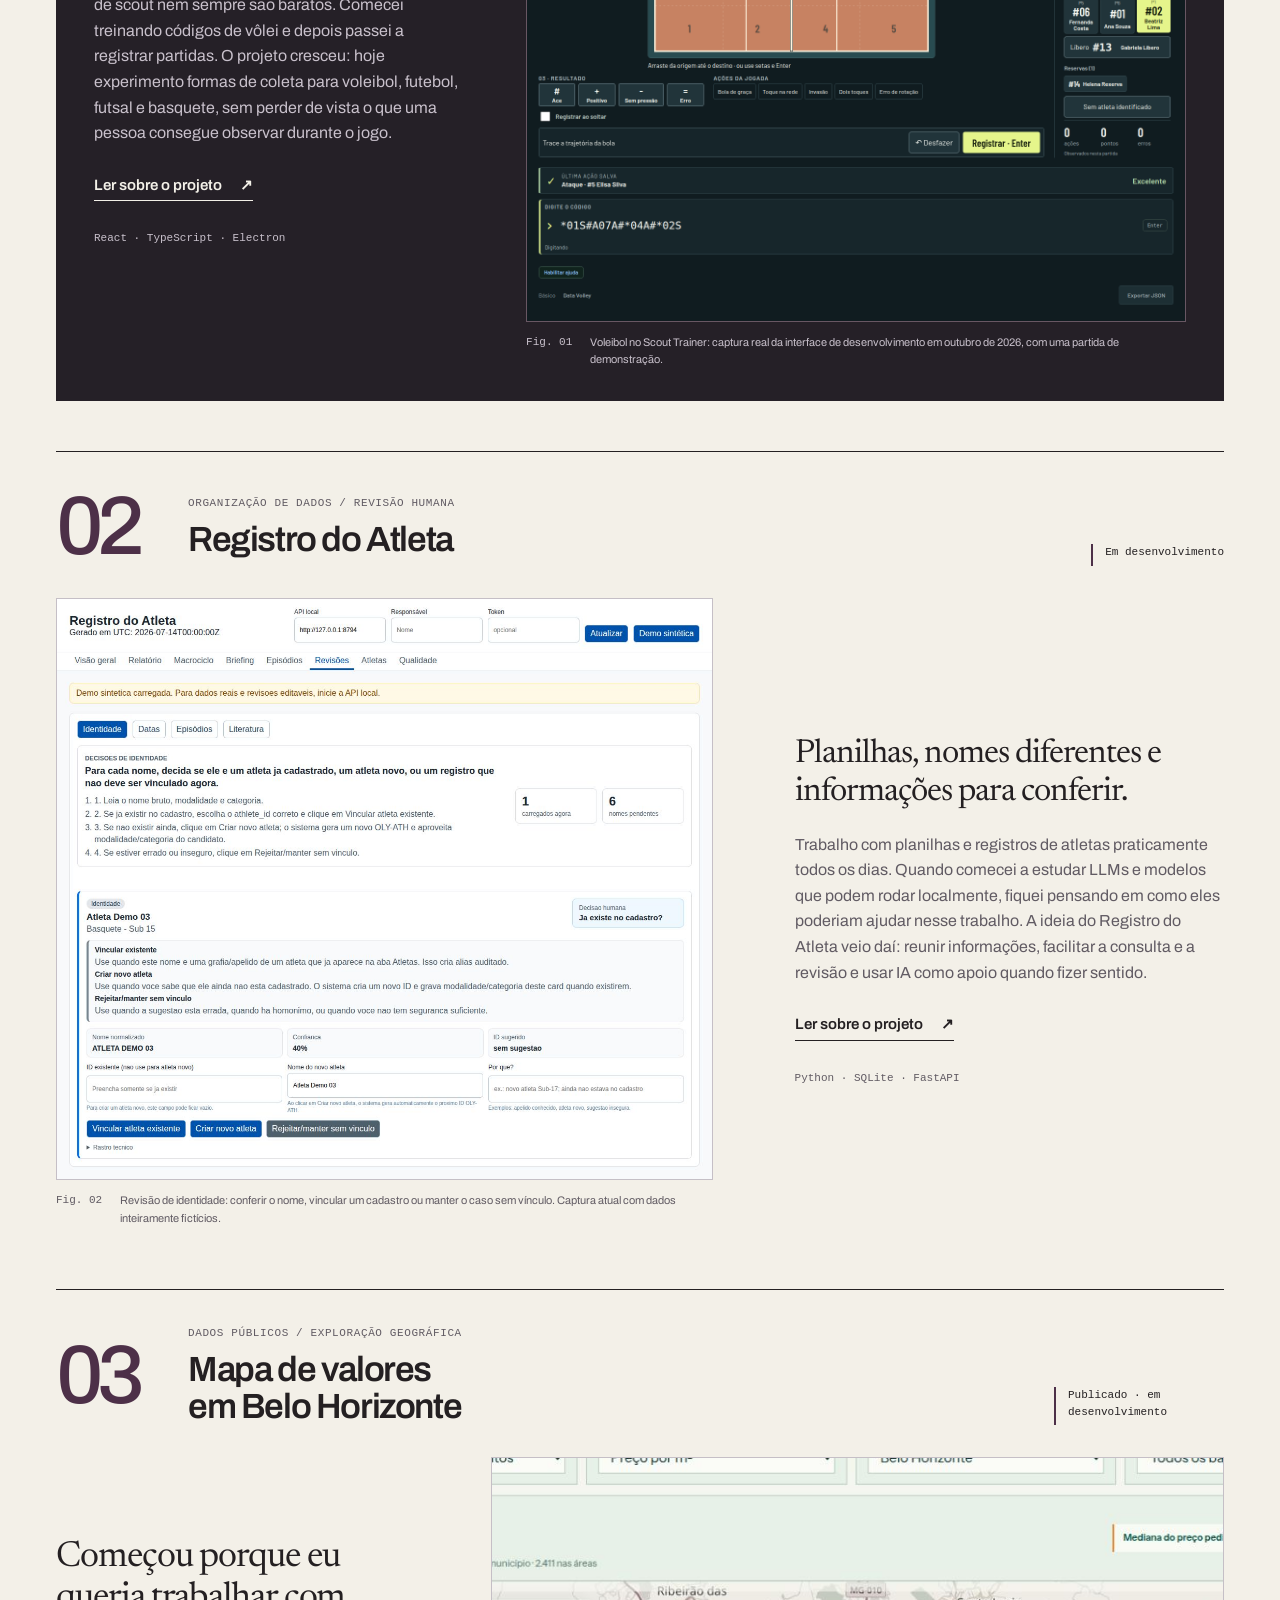
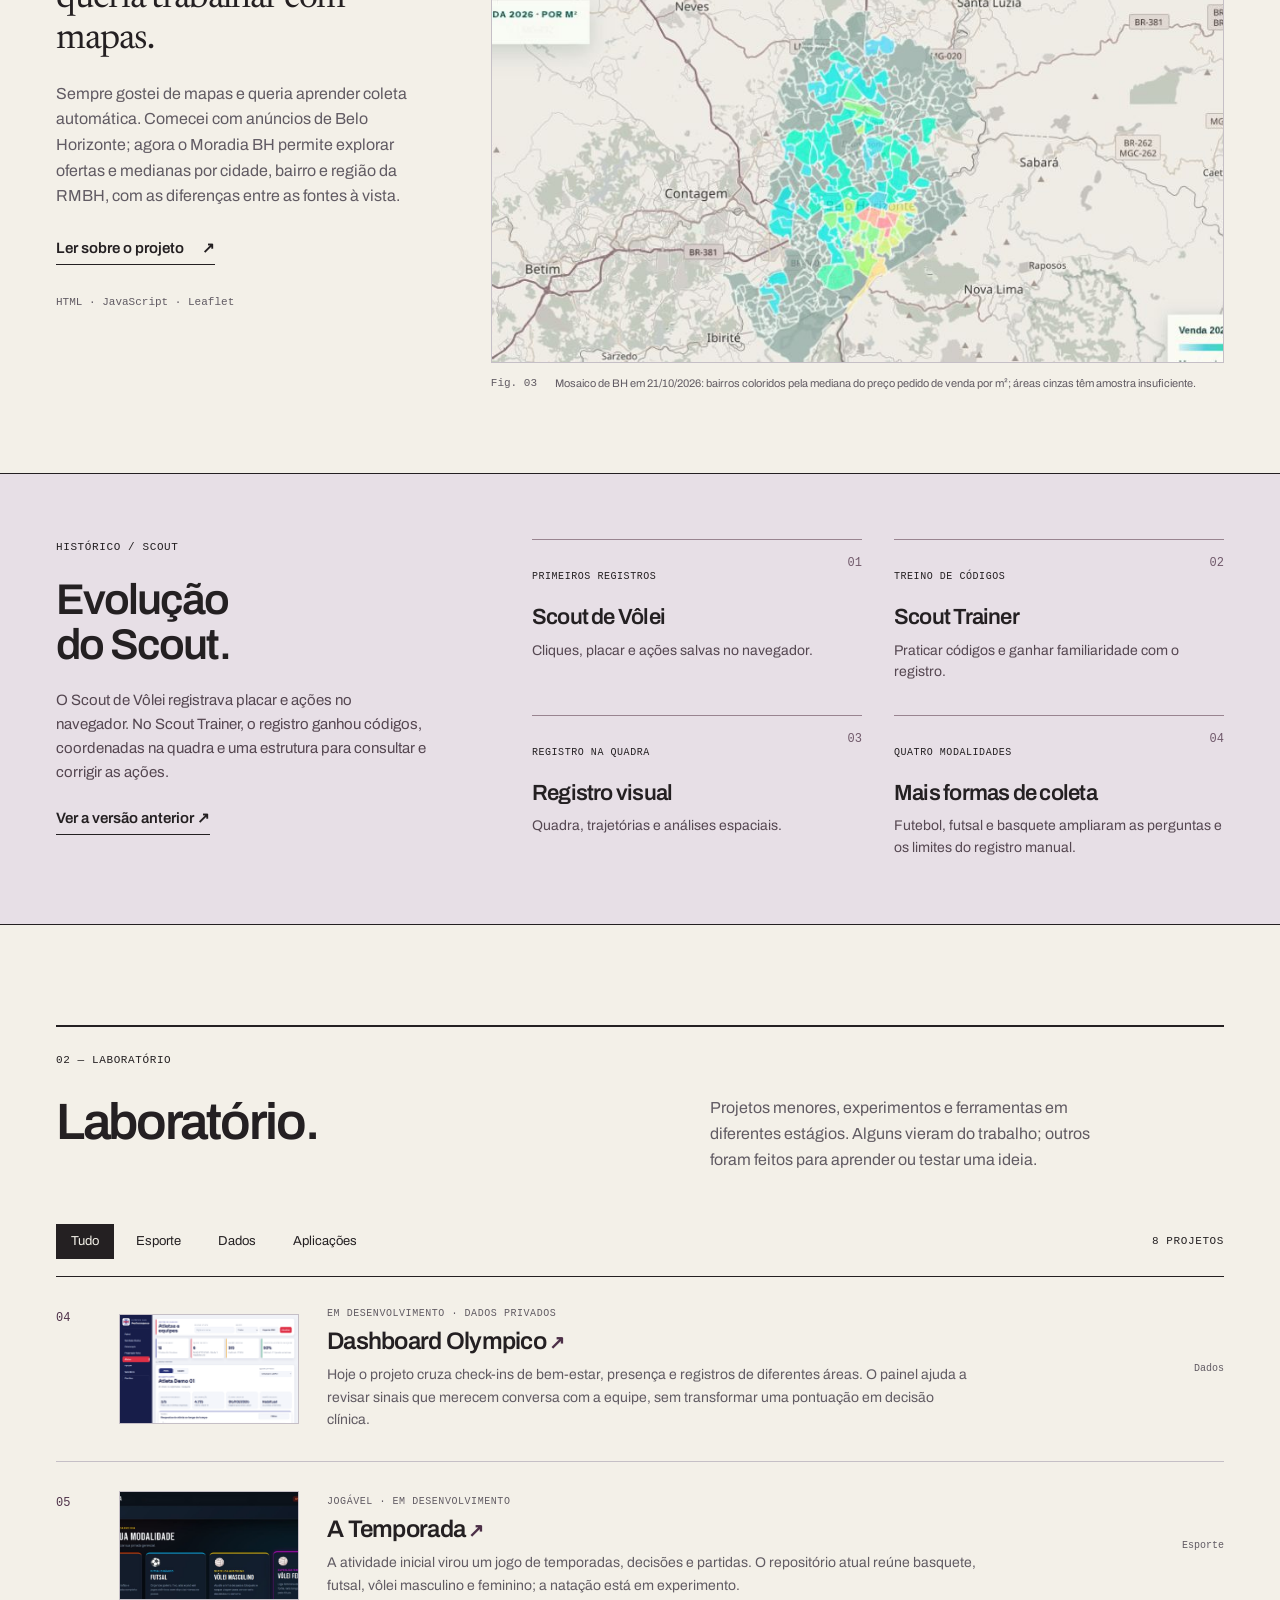
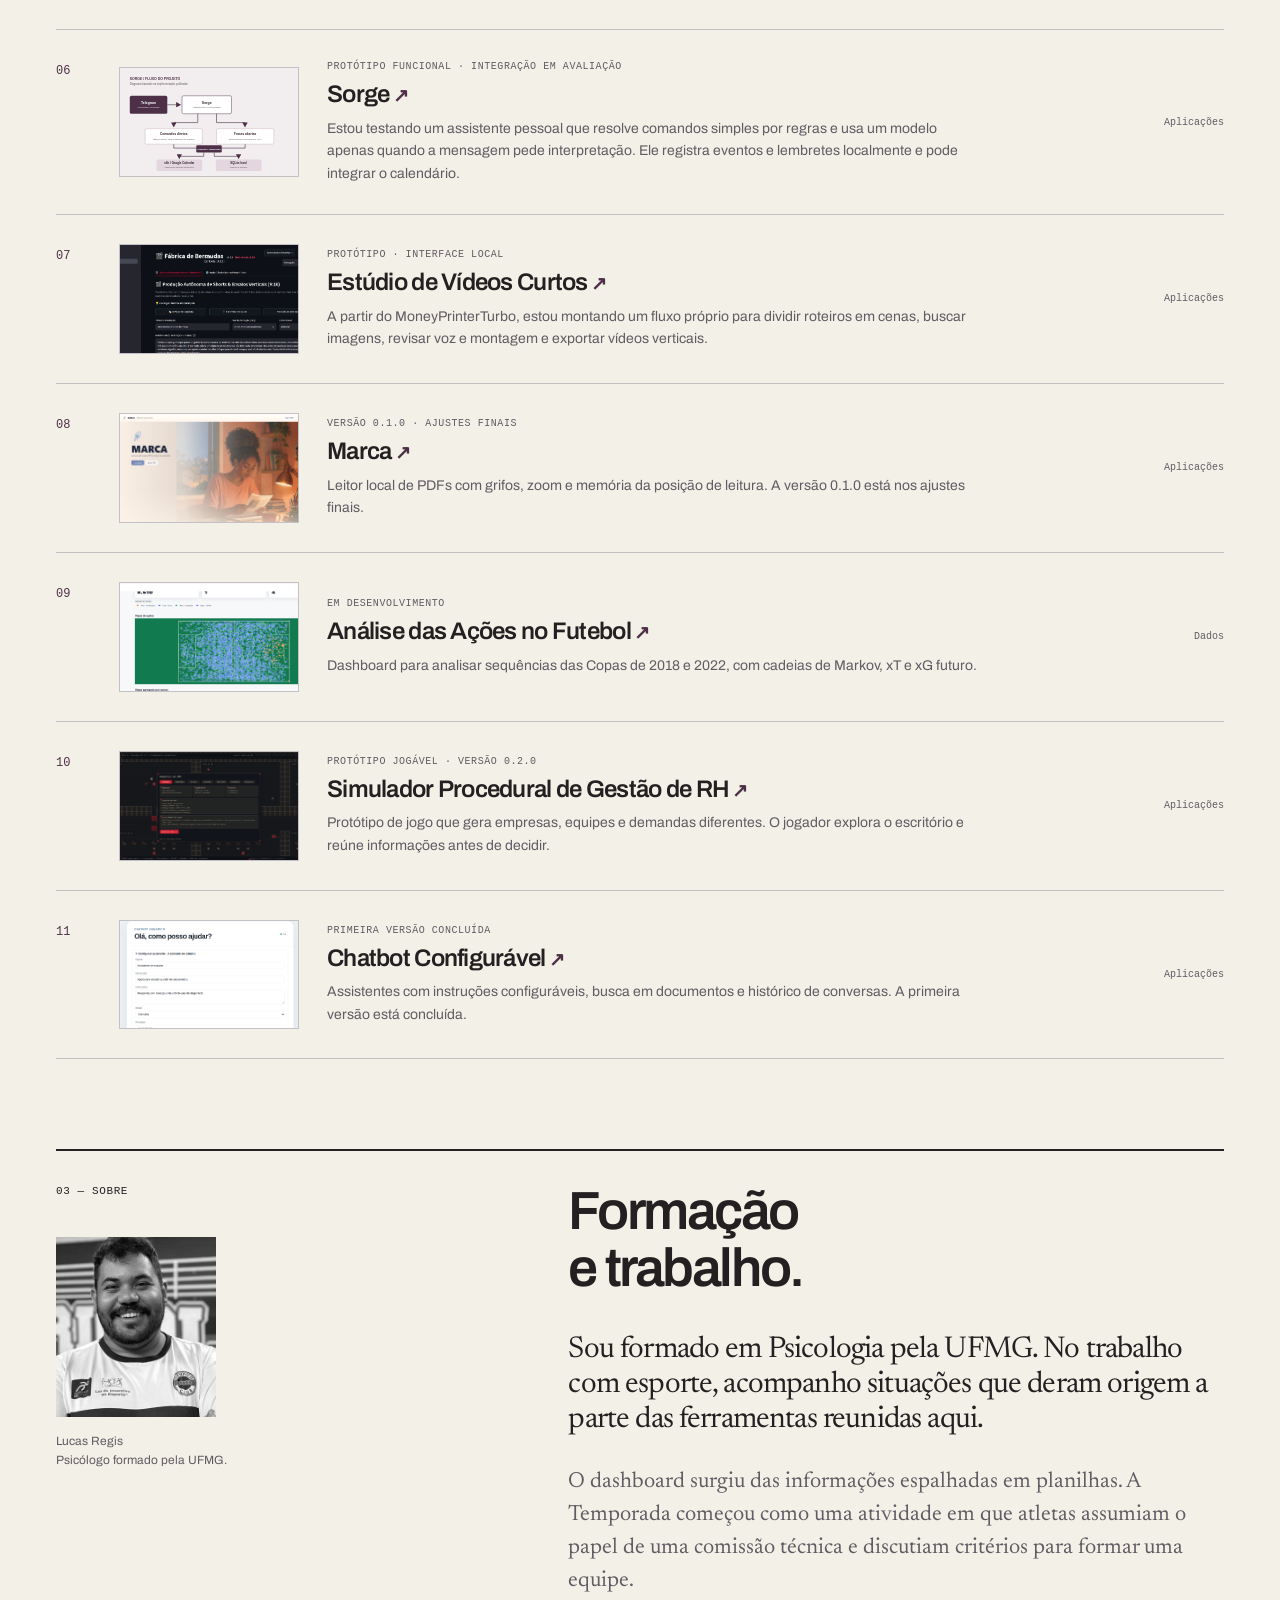
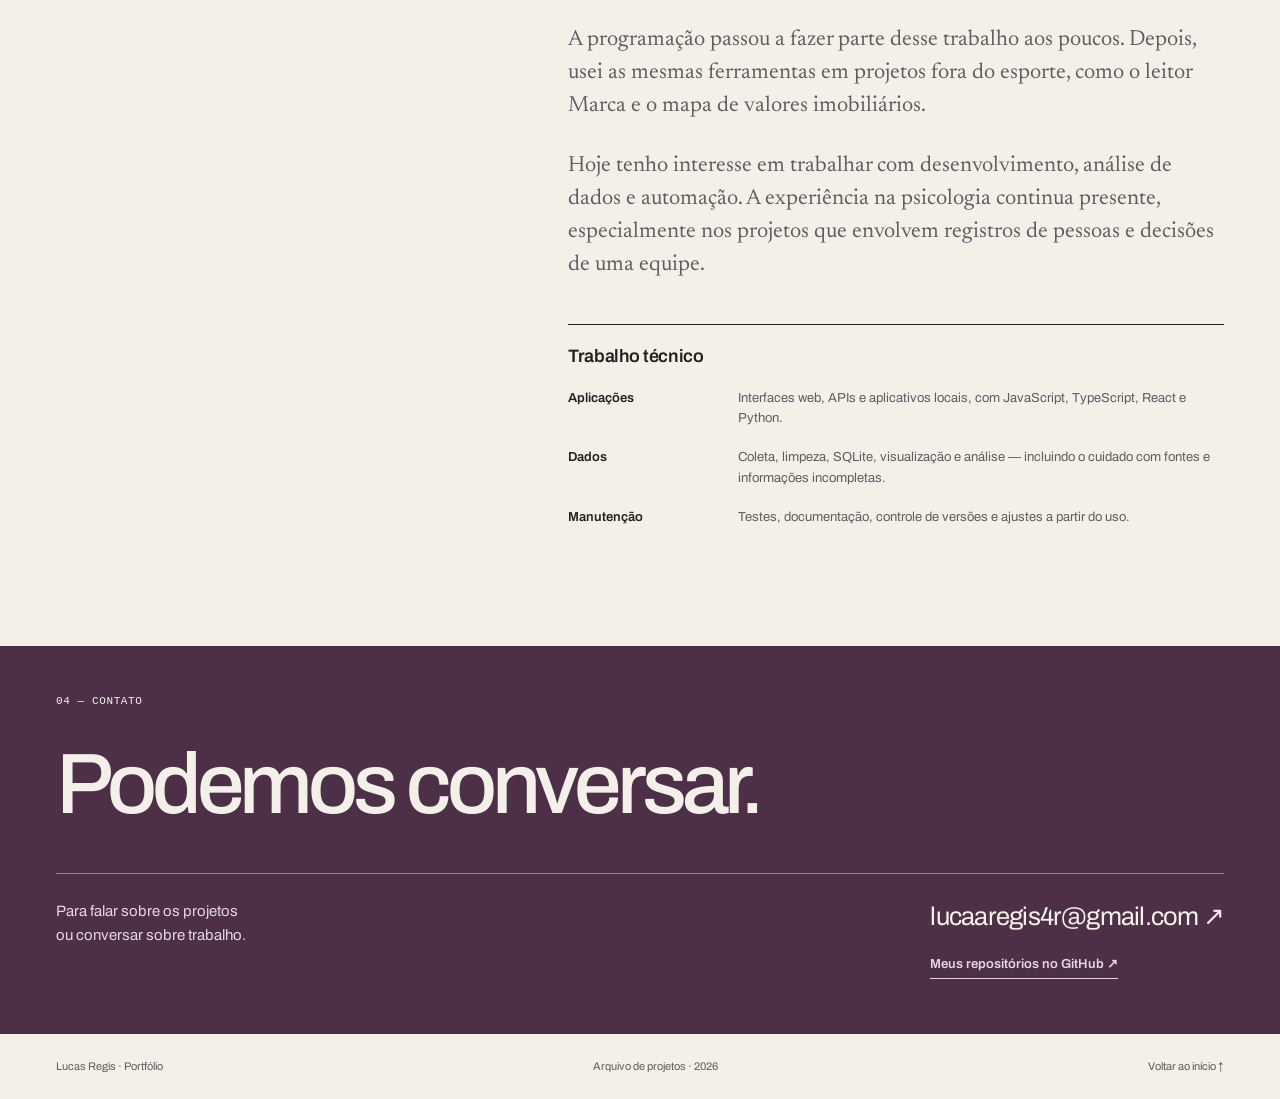
==== commit a29935c9: "Atualiza portfolio com novos projetos e capturas reais" ====
--- a/index.html
+++ b/index.html
@@ -18,19 +18,19 @@
 <nav class="opening-index" aria-label="Projetos selecionados"><p class="meta">Índice / Selecionados</p><a href="#scout-trainer"><span>01</span> Scout Trainer <span aria-hidden="true">↘</span></a><a href="#registro-do-atleta"><span>02</span> Registro do Atleta <span aria-hidden="true">↘</span></a><a href="#mapa-de-valores-imobiliarios-em-belo-horizonte"><span>03</span> Mapa de valores / BH <span aria-hidden="true">↘</span></a></nav></div></section>
 <section class="selected wrap" id="projetos" aria-labelledby="selected-title"><div class="section-heading"><p class="meta">01 — Trabalhos selecionados</p><h2 id="selected-title">Projetos<br> selecionados.</h2><p>Começo por três projetos que concentram boa parte do que venho estudando: coleta e análise de jogo, organização de registros e exploração de dados de anúncios.</p></div>
 <article class="feature feature--01" id="scout-trainer">
-    <div class="feature-heading"><span class="project-number">01</span><div><p class="meta">Observação de jogo / aplicação local</p><h3><a href="projetos/scout-trainer.html">Scout Trainer</a></h3></div><span class="status">Em desenvolvimento · versão 0.5.0</span></div>
-    <div class="feature-body"><div class="feature-copy"><h4>Uma tentativa de construir meu próprio scout.</h4><p>Quem trabalha com esporte sabe que programas de scout nem sempre são baratos. Comecei pensando se conseguiria construir uma alternativa open source para os esportes que mais acompanho no trabalho. No começo era um treino de códigos de vôlei; depois vieram registro de partidas, coleta visual, mapas e futebol.</p><a class="text-link" href="projetos/scout-trainer.html">Ler sobre o projeto <span aria-hidden="true">↗</span></a><p class="tool-note">React · TypeScript · Electron</p></div>
-    <figure><a class="image-link" href="projetos/scout-trainer.html" aria-label="Ver o projeto Scout Trainer"><img class="" src="assets/imagens/scout-trainer-registro-visual.png" alt="Registro visual na versão em desenvolvimento: ação, trajetória, qualidade e atleta. Partida preparada com o elenco demonstrativo, ainda sem ações registradas." width="1265" height="1466" loading="lazy" decoding="async"><span class="image-hint" aria-hidden="true">Abrir projeto ↗</span></a><figcaption><span>Fig. 01</span>Registro visual na versão em desenvolvimento: ação, trajetória, qualidade e atleta. Partida preparada com o elenco demonstrativo, ainda sem ações registradas.</figcaption></figure></div></article><article class="feature feature--02" id="registro-do-atleta">
+    <div class="feature-heading"><span class="project-number">01</span><div><p class="meta">Observação de jogo / aplicação local</p><h3><a href="projetos/scout-trainer.html">Scout Trainer</a></h3></div><span class="status">Em desenvolvimento · código v0.7.0</span></div>
+    <div class="feature-body"><div class="feature-copy"><h4>Uma tentativa de construir meu próprio scout.</h4><p>Quem trabalha com esporte sabe que programas de scout nem sempre são baratos. Comecei treinando códigos de vôlei e depois passei a registrar partidas. O projeto cresceu: hoje experimento formas de coleta para voleibol, futebol, futsal e basquete, sem perder de vista o que uma pessoa consegue observar durante o jogo.</p><a class="text-link" href="projetos/scout-trainer.html">Ler sobre o projeto <span aria-hidden="true">↗</span></a><p class="tool-note">React · TypeScript · Electron</p></div>
+    <figure><a class="image-link" href="projetos/scout-trainer.html" aria-label="Ver o projeto Scout Trainer"><img class="" src="assets/imagens/scout-trainer-volei-2026.png" alt="Voleibol no Scout Trainer: captura real da interface de desenvolvimento em outubro de 2026, com uma partida de demonstração." width="1366" height="1180" loading="lazy" decoding="async"><span class="image-hint" aria-hidden="true">Abrir projeto ↗</span></a><figcaption><span>Fig. 01</span>Voleibol no Scout Trainer: captura real da interface de desenvolvimento em outubro de 2026, com uma partida de demonstração.</figcaption></figure></div></article><article class="feature feature--02" id="registro-do-atleta">
     <div class="feature-heading"><span class="project-number">02</span><div><p class="meta">Organização de dados / revisão humana</p><h3><a href="projetos/registro-do-atleta.html">Registro do Atleta</a></h3></div><span class="status">Em desenvolvimento</span></div>
     <div class="feature-body"><div class="feature-copy"><h4>Planilhas, nomes diferentes e informações para conferir.</h4><p>Trabalho com planilhas e registros de atletas praticamente todos os dias. Quando comecei a estudar LLMs e modelos que podem rodar localmente, fiquei pensando em como eles poderiam ajudar nesse trabalho. A ideia do Registro do Atleta veio daí: reunir informações, facilitar a consulta e a revisão e usar IA como apoio quando fizer sentido.</p><a class="text-link" href="projetos/registro-do-atleta.html">Ler sobre o projeto <span aria-hidden="true">↗</span></a><p class="tool-note">Python · SQLite · FastAPI</p></div>
     <figure><a class="image-link" href="projetos/registro-do-atleta.html" aria-label="Ver o projeto Registro do Atleta"><img class="" src="assets/imagens/registro-atleta-revisoes-atual.png" alt="Revisão de identidade: conferir o nome, vincular um cadastro ou manter o caso sem vínculo. Captura atual com dados inteiramente fictícios." width="1265" height="1121" loading="lazy" decoding="async"><span class="image-hint" aria-hidden="true">Abrir projeto ↗</span></a><figcaption><span>Fig. 02</span>Revisão de identidade: conferir o nome, vincular um cadastro ou manter o caso sem vínculo. Captura atual com dados inteiramente fictícios.</figcaption></figure></div></article><article class="feature feature--03" id="mapa-de-valores-imobiliarios-em-belo-horizonte">
     <div class="feature-heading"><span class="project-number">03</span><div><p class="meta">Dados públicos / exploração geográfica</p><h3><a href="projetos/mapa-de-valores-imobiliarios-em-belo-horizonte.html">Mapa de valores<br> em Belo Horizonte</a></h3></div><span class="status">Publicado · em desenvolvimento</span></div>
-    <div class="feature-body"><div class="feature-copy"><h4>Começou porque eu queria trabalhar com mapas.</h4><p>Sempre gostei de mapas e queria aprender melhor scraping e coleta automática. Comecei raspando anúncios de imóveis em Belo Horizonte e organizando os dados por localização. A ideia é acompanhar como os valores aparecem e mudam pela cidade — ou simplesmente procurar bairros onde os preços estão mais baixos.</p><a class="text-link" href="projetos/mapa-de-valores-imobiliarios-em-belo-horizonte.html">Ler sobre o projeto <span aria-hidden="true">↗</span></a><p class="tool-note">HTML · JavaScript · Leaflet</p></div>
-    <figure><a class="image-link" href="projetos/mapa-de-valores-imobiliarios-em-belo-horizonte.html" aria-label="Ver o projeto Mapa de Valores Imobiliários em Belo Horizonte"><img class="" src="assets/imagens/moradia-bh-atlas.png" alt="Atlas do Moradia BH: comparação dos preços pedidos de venda por bairro, entre as bases de 2021 e 2026. Captura de outubro de 2026." width="1425" height="1100" loading="lazy" decoding="async"><span class="image-hint" aria-hidden="true">Abrir projeto ↗</span></a><figcaption><span>Fig. 03</span>Atlas do Moradia BH: comparação dos preços pedidos de venda por bairro, entre as bases de 2021 e 2026. Captura de outubro de 2026.</figcaption></figure></div></article></section>
-<section class="evolution" aria-labelledby="evolution-title"><div class="wrap evolution-inner"><div class="evolution-intro"><p class="meta">Histórico / Scout</p><h2 id="evolution-title">Evolução<br> do Scout.</h2><p>O Scout de Vôlei registrava placar e ações no navegador. No Scout Trainer, o registro ganhou códigos, coordenadas na quadra e uma estrutura para consultar e corrigir as ações.</p><a class="text-link" href="projetos/scout-de-volei.html">Ver a versão anterior ↗</a></div><ol class="timeline"><li><span class="meta">Primeiros registros</span><h3>Scout de Vôlei</h3><p>Cliques, placar e ações salvas no navegador.</p></li><li><span class="meta">Treino de códigos</span><h3>Scout Trainer</h3><p>Praticar códigos e ganhar familiaridade com o registro.</p></li><li><span class="meta">Registro na quadra</span><h3>Registro visual</h3><p>Quadra, trajetórias e análises espaciais.</p></li><li><span class="meta">Coleta de futebol</span><h3>Futebol e sequências</h3><p>Posse, pressão e cadeias de Markov, com os limites da coleta manual.</p></li></ol></div></section>
+    <div class="feature-body"><div class="feature-copy"><h4>Começou porque eu queria trabalhar com mapas.</h4><p>Sempre gostei de mapas e queria aprender coleta automática. Comecei com anúncios de Belo Horizonte; agora o Moradia BH permite explorar ofertas e medianas por cidade, bairro e região da RMBH, com as diferenças entre as fontes à vista.</p><a class="text-link" href="projetos/mapa-de-valores-imobiliarios-em-belo-horizonte.html">Ler sobre o projeto <span aria-hidden="true">↗</span></a><p class="tool-note">HTML · JavaScript · Leaflet</p></div>
+    <figure><a class="image-link" href="projetos/mapa-de-valores-imobiliarios-em-belo-horizonte.html" aria-label="Ver o projeto Mapa de Valores Imobiliários em Belo Horizonte"><img class="" src="assets/imagens/moradia-bh-mosaico-2026.png" alt="Mosaico de BH em 21/10/2026: bairros coloridos pela mediana do preço pedido de venda por m²; áreas cinzas têm amostra insuficiente." width="1351" height="579" loading="lazy" decoding="async"><span class="image-hint" aria-hidden="true">Abrir projeto ↗</span></a><figcaption><span>Fig. 03</span>Mosaico de BH em 21/10/2026: bairros coloridos pela mediana do preço pedido de venda por m²; áreas cinzas têm amostra insuficiente.</figcaption></figure></div></article></section>
+<section class="evolution" aria-labelledby="evolution-title"><div class="wrap evolution-inner"><div class="evolution-intro"><p class="meta">Histórico / Scout</p><h2 id="evolution-title">Evolução<br> do Scout.</h2><p>O Scout de Vôlei registrava placar e ações no navegador. No Scout Trainer, o registro ganhou códigos, coordenadas na quadra e uma estrutura para consultar e corrigir as ações.</p><a class="text-link" href="projetos/scout-de-volei.html">Ver a versão anterior ↗</a></div><ol class="timeline"><li><span class="meta">Primeiros registros</span><h3>Scout de Vôlei</h3><p>Cliques, placar e ações salvas no navegador.</p></li><li><span class="meta">Treino de códigos</span><h3>Scout Trainer</h3><p>Praticar códigos e ganhar familiaridade com o registro.</p></li><li><span class="meta">Registro na quadra</span><h3>Registro visual</h3><p>Quadra, trajetórias e análises espaciais.</p></li><li><span class="meta">Quatro modalidades</span><h3>Mais formas de coleta</h3><p>Futebol, futsal e basquete ampliaram as perguntas e os limites do registro manual.</p></li></ol></div></section>
 <section class="laboratory wrap" id="laboratorio" aria-labelledby="lab-title"><div class="section-heading"><p class="meta">02 — Laboratório</p><h2 id="lab-title">Laboratório.</h2><p>Projetos menores, experimentos e ferramentas em diferentes estágios. Alguns vieram do trabalho; outros foram feitos para aprender ou testar uma ideia.</p></div>
-<div class="lab-toolbar" hidden><div class="lab-filters" role="group" aria-label="Filtrar laboratório"><button type="button" data-filter="todos" aria-pressed="true">Tudo</button><button type="button" data-filter="esporte" aria-pressed="false">Esporte</button><button type="button" data-filter="dados" aria-pressed="false">Dados</button><button type="button" data-filter="trabalho" aria-pressed="false">Aplicações</button></div><span class="meta" id="lab-count" aria-live="polite">6 projetos</span></div>
-<div class="lab-list"><article class="lab-row" data-category="dados"><span class="lab-number">04</span><a class="lab-image" href="projetos/dashboard-de-controle-de-carga.html" tabindex="-1" aria-hidden="true"><img class="" src="assets/imagens/dashboard-olympico-capa.png" alt="" width="1440" height="900" loading="lazy" decoding="async"></a><div class="lab-copy"><p class="meta">Em desenvolvimento</p><h3><a href="projetos/dashboard-de-controle-de-carga.html">Dashboard de Controle de Carga<span aria-hidden="true"> ↗</span></a></h3><p>Reúne check-ins de carga, dor, fadiga, sono e estresse que antes precisavam ser consultados em planilhas separadas.</p></div><span class="lab-category">Dados</span></article><article class="lab-row" data-category="esporte"><span class="lab-number">05</span><a class="lab-image" href="projetos/a-temporada.html" tabindex="-1" aria-hidden="true"><img class="" src="assets/imagens/a-temporada-cbi-menu.png" alt="" width="1440" height="1000" loading="lazy" decoding="async"></a><div class="lab-copy"><p class="meta">Em evolução · versão CBI em validação</p><h3><a href="projetos/a-temporada.html">A Temporada<span aria-hidden="true"> ↗</span></a></h3><p>Atividade sobre decisões de uma comissão técnica que passou a incluir campanhas de basquete e voleibol. A versão Interclubes está em validação.</p></div><span class="lab-category">Esporte</span></article><article class="lab-row" data-category="trabalho"><span class="lab-number">06</span><a class="lab-image" href="projetos/marca.html" tabindex="-1" aria-hidden="true"><img class="" src="assets/imagens/marca-home.png" alt="" width="1440" height="1000" loading="lazy" decoding="async"></a><div class="lab-copy"><p class="meta">Versão 0.1.0 · ajustes finais</p><h3><a href="projetos/marca.html">Marca<span aria-hidden="true"> ↗</span></a></h3><p>Leitor local de PDFs com grifos, zoom e memória da posição de leitura. A versão 0.1.0 está nos ajustes finais.</p></div><span class="lab-category">Aplicações</span></article><article class="lab-row" data-category="dados"><span class="lab-number">07</span><a class="lab-image" href="projetos/analise-das-acoes-no-futebol.html" tabindex="-1" aria-hidden="true"><img class="" src="assets/imagens/analise-das-acoes-no-futebol-1.png" alt="" width="1316" height="491" loading="lazy" decoding="async"></a><div class="lab-copy"><p class="meta">Em desenvolvimento</p><h3><a href="projetos/analise-das-acoes-no-futebol.html">Análise das Ações no Futebol<span aria-hidden="true"> ↗</span></a></h3><p>Dashboard para analisar sequências das Copas de 2018 e 2022, com cadeias de Markov, xT e xG futuro.</p></div><span class="lab-category">Dados</span></article><article class="lab-row" data-category="trabalho"><span class="lab-number">08</span><a class="lab-image" href="projetos/simulador-procedural-de-gestao-de-rh.html" tabindex="-1" aria-hidden="true"><img class="" src="assets/imagens/gprh-real-caderno.png" alt="" width="1440" height="900" loading="lazy" decoding="async"></a><div class="lab-copy"><p class="meta">Protótipo jogável · versão 0.2.0</p><h3><a href="projetos/simulador-procedural-de-gestao-de-rh.html">Simulador Procedural de Gestão de RH<span aria-hidden="true"> ↗</span></a></h3><p>Protótipo de jogo que gera empresas, equipes e demandas diferentes. O jogador explora o escritório e reúne informações antes de decidir.</p></div><span class="lab-category">Aplicações</span></article><article class="lab-row" data-category="trabalho"><span class="lab-number">09</span><a class="lab-image" href="projetos/modelo-de-chatbot-configuravel.html" tabindex="-1" aria-hidden="true"><img class="" src="assets/imagens/chatbot-capa.png" alt="" width="810" height="510" loading="lazy" decoding="async"></a><div class="lab-copy"><p class="meta">Primeira versão concluída</p><h3><a href="projetos/modelo-de-chatbot-configuravel.html">Chatbot Configurável<span aria-hidden="true"> ↗</span></a></h3><p>Assistentes com instruções configuráveis, busca em documentos e histórico de conversas. A primeira versão está concluída.</p></div><span class="lab-category">Aplicações</span></article></div></section>
+<div class="lab-toolbar" hidden><div class="lab-filters" role="group" aria-label="Filtrar laboratório"><button type="button" data-filter="todos" aria-pressed="true">Tudo</button><button type="button" data-filter="esporte" aria-pressed="false">Esporte</button><button type="button" data-filter="dados" aria-pressed="false">Dados</button><button type="button" data-filter="trabalho" aria-pressed="false">Aplicações</button></div><span class="meta" id="lab-count" aria-live="polite">8 projetos</span></div>
+<div class="lab-list"><article class="lab-row" data-category="dados"><span class="lab-number">04</span><a class="lab-image" href="projetos/dashboard-de-controle-de-carga.html" tabindex="-1" aria-hidden="true"><img class="" src="assets/imagens/dashboard-olympico-capa.png" alt="" width="1440" height="900" loading="lazy" decoding="async"></a><div class="lab-copy"><p class="meta">Em desenvolvimento · dados privados</p><h3><a href="projetos/dashboard-de-controle-de-carga.html">Dashboard Olympico<span aria-hidden="true"> ↗</span></a></h3><p>Hoje o projeto cruza check-ins de bem-estar, presença e registros de diferentes áreas. O painel ajuda a revisar sinais que merecem conversa com a equipe, sem transformar uma pontuação em decisão clínica.</p></div><span class="lab-category">Dados</span></article><article class="lab-row" data-category="esporte"><span class="lab-number">05</span><a class="lab-image" href="projetos/a-temporada.html" tabindex="-1" aria-hidden="true"><img class="" src="assets/imagens/a-temporada-2026-modalidades.png" alt="" width="1351" height="545" loading="lazy" decoding="async"></a><div class="lab-copy"><p class="meta">Jogável · em desenvolvimento</p><h3><a href="projetos/a-temporada.html">A Temporada<span aria-hidden="true"> ↗</span></a></h3><p>A atividade inicial virou um jogo de temporadas, decisões e partidas. O repositório atual reúne basquete, futsal, vôlei masculino e feminino; a natação está em experimento.</p></div><span class="lab-category">Esporte</span></article><article class="lab-row" data-category="trabalho"><span class="lab-number">06</span><a class="lab-image" href="projetos/sorge.html" tabindex="-1" aria-hidden="true"><img class="" src="assets/imagens/sorge-fluxo.svg" alt="" width="1200" height="720" loading="lazy" decoding="async"></a><div class="lab-copy"><p class="meta">Protótipo funcional · integração em avaliação</p><h3><a href="projetos/sorge.html">Sorge<span aria-hidden="true"> ↗</span></a></h3><p>Estou testando um assistente pessoal que resolve comandos simples por regras e usa um modelo apenas quando a mensagem pede interpretação. Ele registra eventos e lembretes localmente e pode integrar o calendário.</p></div><span class="lab-category">Aplicações</span></article><article class="lab-row" data-category="trabalho"><span class="lab-number">07</span><a class="lab-image" href="projetos/estudio-de-videos-curtos.html" tabindex="-1" aria-hidden="true"><img class="" src="assets/imagens/estudio-videos-curtos-criacao.png" alt="" width="1366" height="607" loading="lazy" decoding="async"></a><div class="lab-copy"><p class="meta">Protótipo · interface local</p><h3><a href="projetos/estudio-de-videos-curtos.html">Estúdio de Vídeos Curtos<span aria-hidden="true"> ↗</span></a></h3><p>A partir do MoneyPrinterTurbo, estou montando um fluxo próprio para dividir roteiros em cenas, buscar imagens, revisar voz e montagem e exportar vídeos verticais.</p></div><span class="lab-category">Aplicações</span></article><article class="lab-row" data-category="trabalho"><span class="lab-number">08</span><a class="lab-image" href="projetos/marca.html" tabindex="-1" aria-hidden="true"><img class="" src="assets/imagens/marca-home.png" alt="" width="1440" height="1000" loading="lazy" decoding="async"></a><div class="lab-copy"><p class="meta">Versão 0.1.0 · ajustes finais</p><h3><a href="projetos/marca.html">Marca<span aria-hidden="true"> ↗</span></a></h3><p>Leitor local de PDFs com grifos, zoom e memória da posição de leitura. A versão 0.1.0 está nos ajustes finais.</p></div><span class="lab-category">Aplicações</span></article><article class="lab-row" data-category="dados"><span class="lab-number">09</span><a class="lab-image" href="projetos/analise-das-acoes-no-futebol.html" tabindex="-1" aria-hidden="true"><img class="" src="assets/imagens/analise-das-acoes-no-futebol-1.png" alt="" width="1316" height="491" loading="lazy" decoding="async"></a><div class="lab-copy"><p class="meta">Em desenvolvimento</p><h3><a href="projetos/analise-das-acoes-no-futebol.html">Análise das Ações no Futebol<span aria-hidden="true"> ↗</span></a></h3><p>Dashboard para analisar sequências das Copas de 2018 e 2022, com cadeias de Markov, xT e xG futuro.</p></div><span class="lab-category">Dados</span></article><article class="lab-row" data-category="trabalho"><span class="lab-number">10</span><a class="lab-image" href="projetos/simulador-procedural-de-gestao-de-rh.html" tabindex="-1" aria-hidden="true"><img class="" src="assets/imagens/gprh-real-caderno.png" alt="" width="1440" height="900" loading="lazy" decoding="async"></a><div class="lab-copy"><p class="meta">Protótipo jogável · versão 0.2.0</p><h3><a href="projetos/simulador-procedural-de-gestao-de-rh.html">Simulador Procedural de Gestão de RH<span aria-hidden="true"> ↗</span></a></h3><p>Protótipo de jogo que gera empresas, equipes e demandas diferentes. O jogador explora o escritório e reúne informações antes de decidir.</p></div><span class="lab-category">Aplicações</span></article><article class="lab-row" data-category="trabalho"><span class="lab-number">11</span><a class="lab-image" href="projetos/modelo-de-chatbot-configuravel.html" tabindex="-1" aria-hidden="true"><img class="" src="assets/imagens/chatbot-capa.png" alt="" width="810" height="510" loading="lazy" decoding="async"></a><div class="lab-copy"><p class="meta">Primeira versão concluída</p><h3><a href="projetos/modelo-de-chatbot-configuravel.html">Chatbot Configurável<span aria-hidden="true"> ↗</span></a></h3><p>Assistentes com instruções configuráveis, busca em documentos e histórico de conversas. A primeira versão está concluída.</p></div><span class="lab-category">Aplicações</span></article></div></section>
 <section class="about wrap" id="sobre" aria-labelledby="about-title"><div class="about-aside"><p class="meta">03 — Sobre</p><img class="portrait" src="assets/imagens/foto-lucas.jpg" alt="Lucas Regis" width="200" height="200" loading="lazy" decoding="async"><p class="portrait-caption">Lucas Regis<br> Psicólogo formado pela UFMG.</p></div><div class="about-body"><h2 id="about-title">Formação<br> e trabalho.</h2><p class="lead">Sou formado em Psicologia pela UFMG. No trabalho com esporte, acompanho situações que deram origem a parte das ferramentas reunidas aqui.</p><p>O dashboard surgiu das informações espalhadas em planilhas. A Temporada começou como uma atividade em que atletas assumiam o papel de uma comissão técnica e discutiam critérios para formar uma equipe.</p><p>A programação passou a fazer parte desse trabalho aos poucos. Depois, usei as mesmas ferramentas em projetos fora do esporte, como o leitor Marca e o mapa de valores imobiliários.</p><p>Hoje tenho interesse em trabalhar com desenvolvimento, análise de dados e automação. A experiência na psicologia continua presente, especialmente nos projetos que envolvem registros de pessoas e decisões de uma equipe.</p><div class="practice"><h3>Trabalho técnico</h3><dl><div><dt>Aplicações</dt><dd>Interfaces web, APIs e aplicativos locais, com JavaScript, TypeScript, React e Python.</dd></div><div><dt>Dados</dt><dd>Coleta, limpeza, SQLite, visualização e análise — incluindo o cuidado com fontes e informações incompletas.</dd></div><div><dt>Manutenção</dt><dd>Testes, documentação, controle de versões e ajustes a partir do uso.</dd></div></dl></div></div></section>
 <section class="contact" id="contato" aria-labelledby="contact-title"><div class="wrap contact-inner"><p class="meta">04 — Contato</p><h2 id="contact-title">Podemos conversar.</h2><div class="contact-bottom"><p>Para falar sobre os projetos<br> ou conversar sobre trabalho.</p><div><a class="contact-email" href="mailto:lucaaregis4r@gmail.com">lucaaregis4r@gmail.com <span aria-hidden="true">↗</span></a><a class="text-link" href="https://github.com/lucaaregis4r-ops">Meus repositórios no GitHub ↗</a></div></div></div></section>
 </main><footer class="site-footer wrap"><span>Lucas Regis · Portfólio</span><span>Arquivo de projetos · 2026</span><a href="#inicio">Voltar ao início ↑</a></footer></body></html>
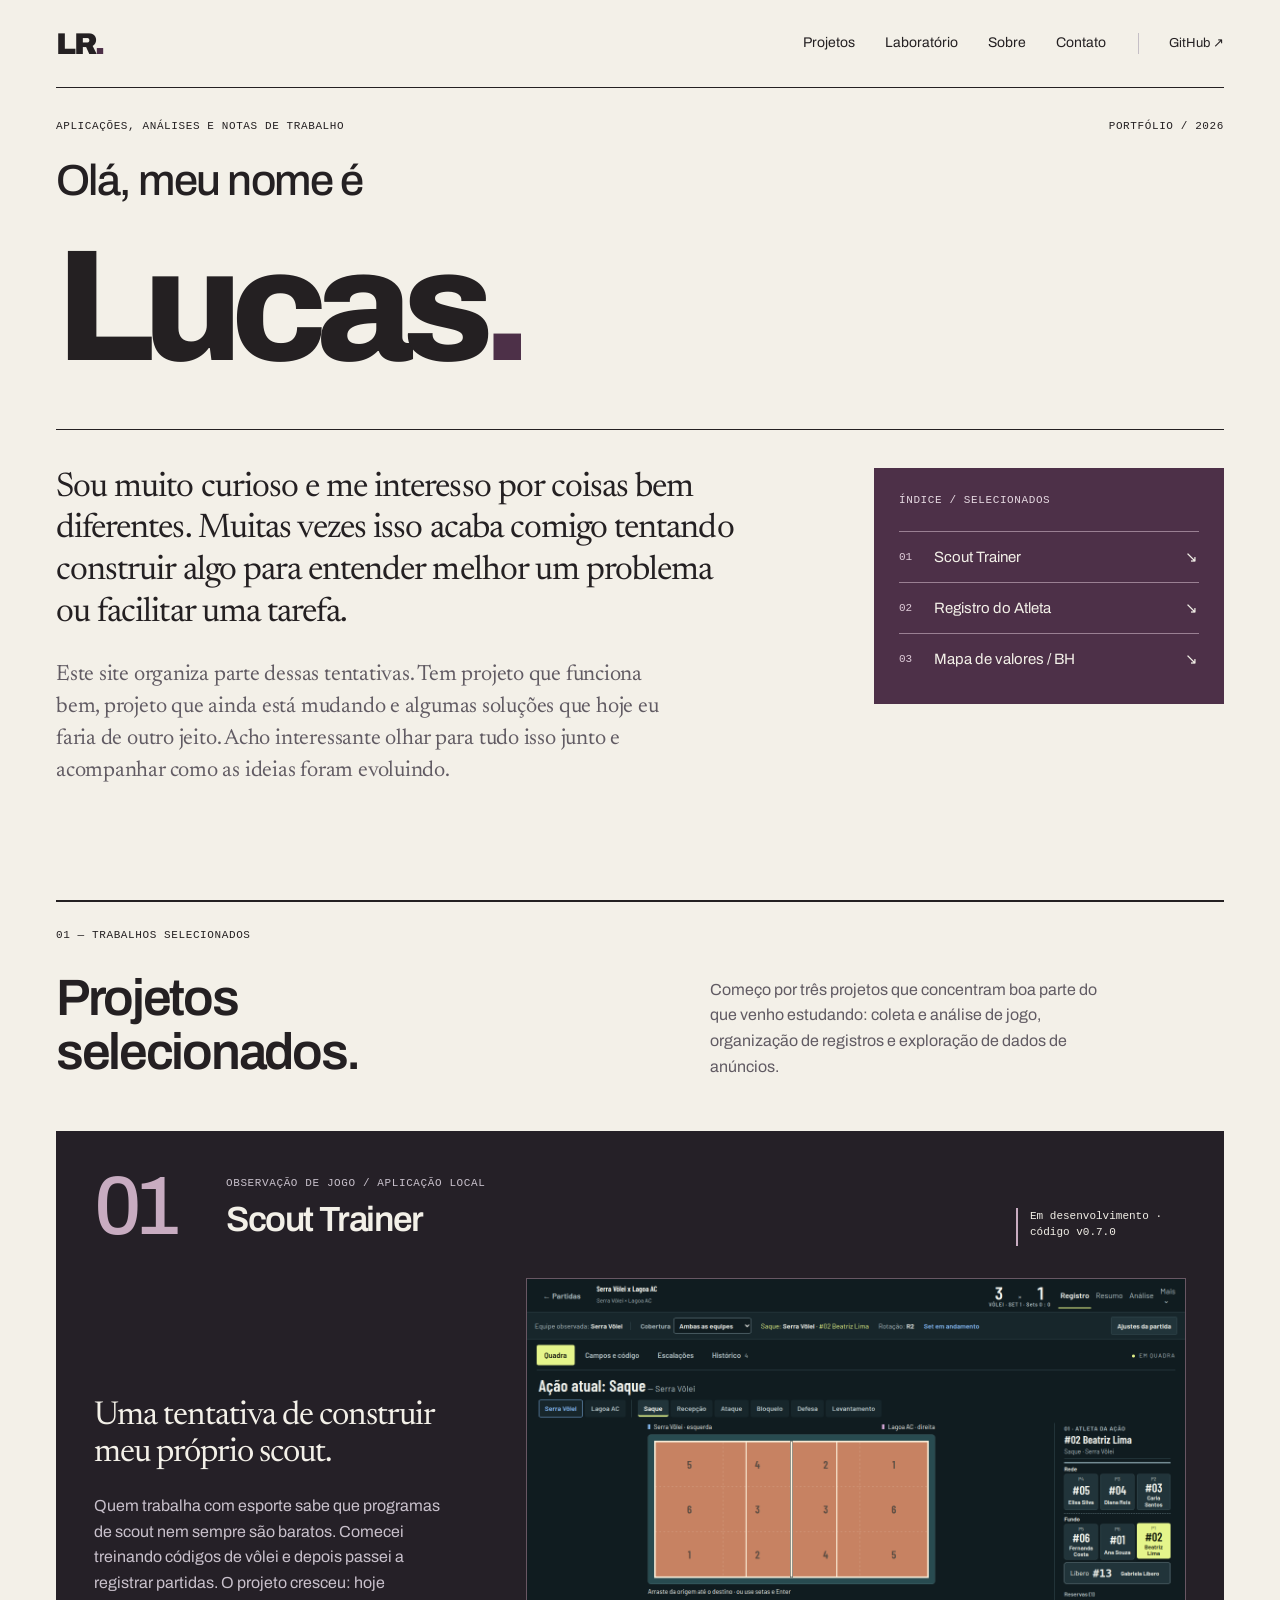
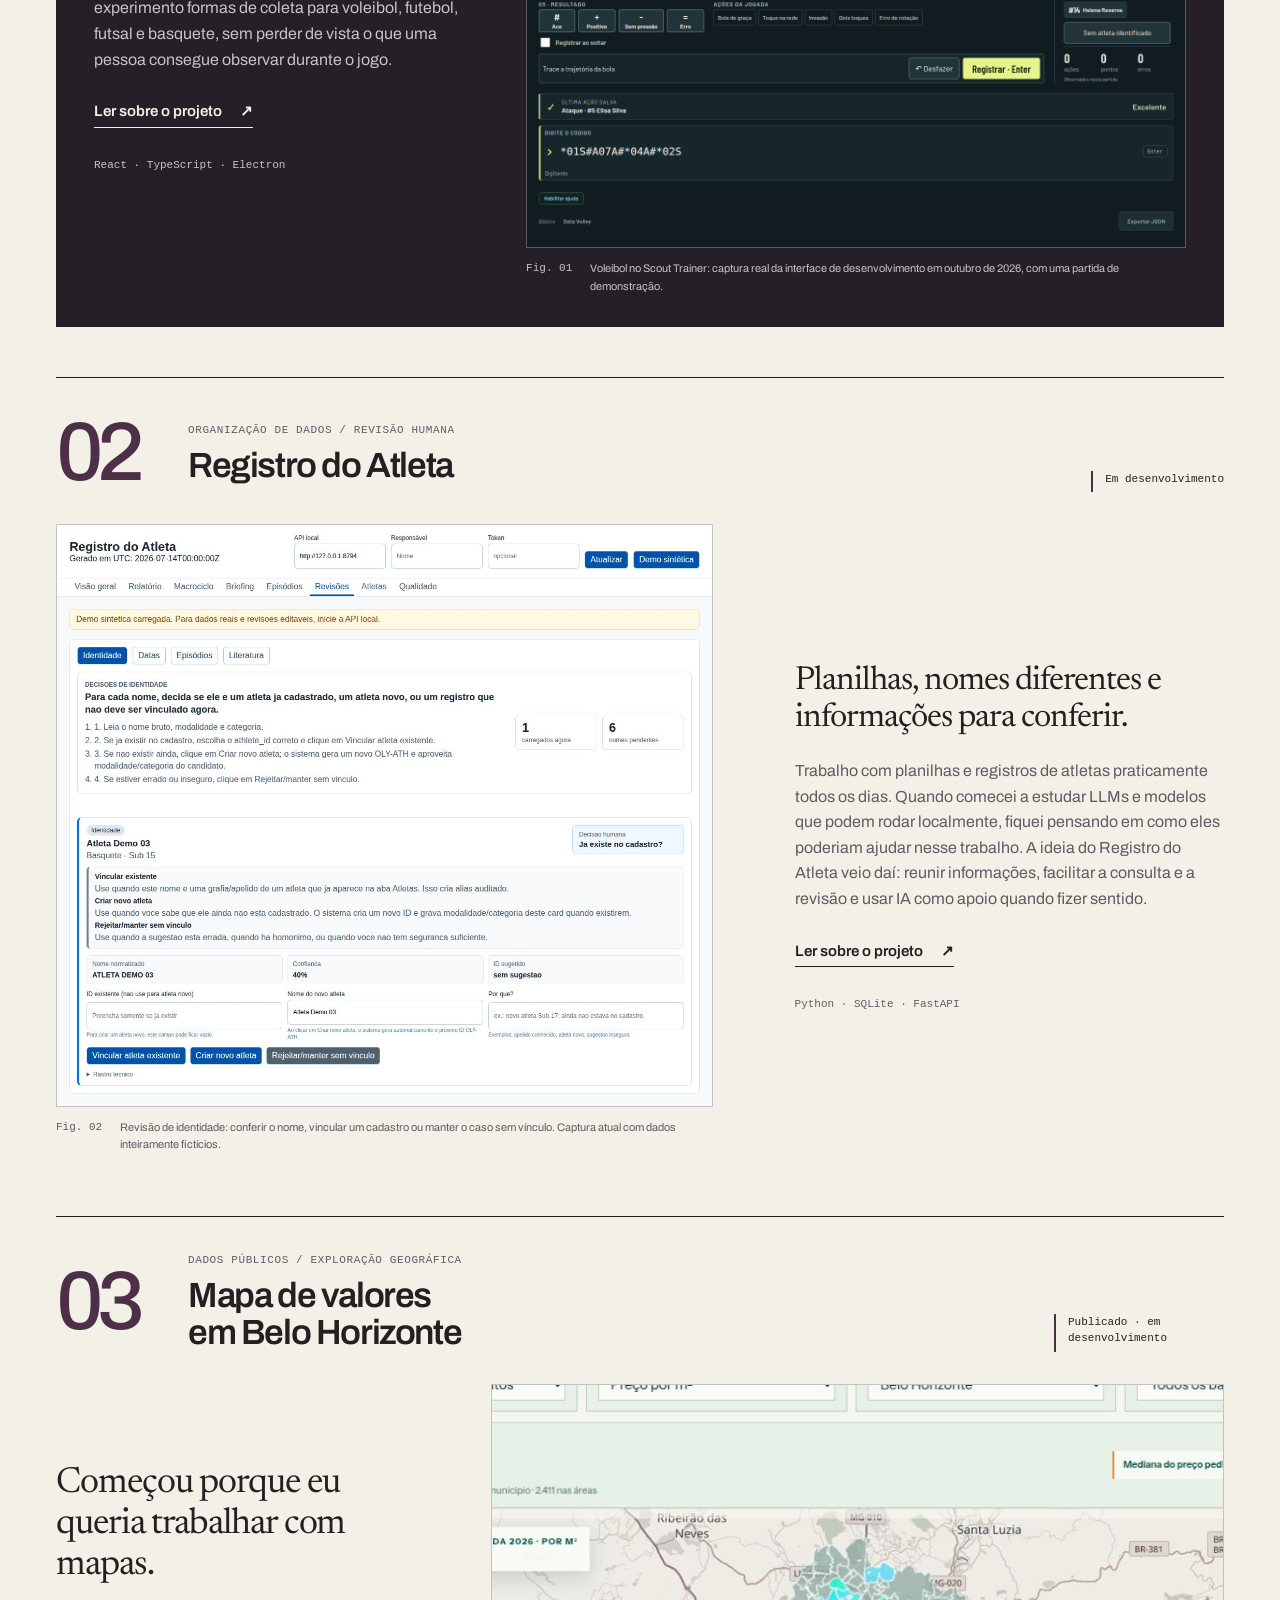
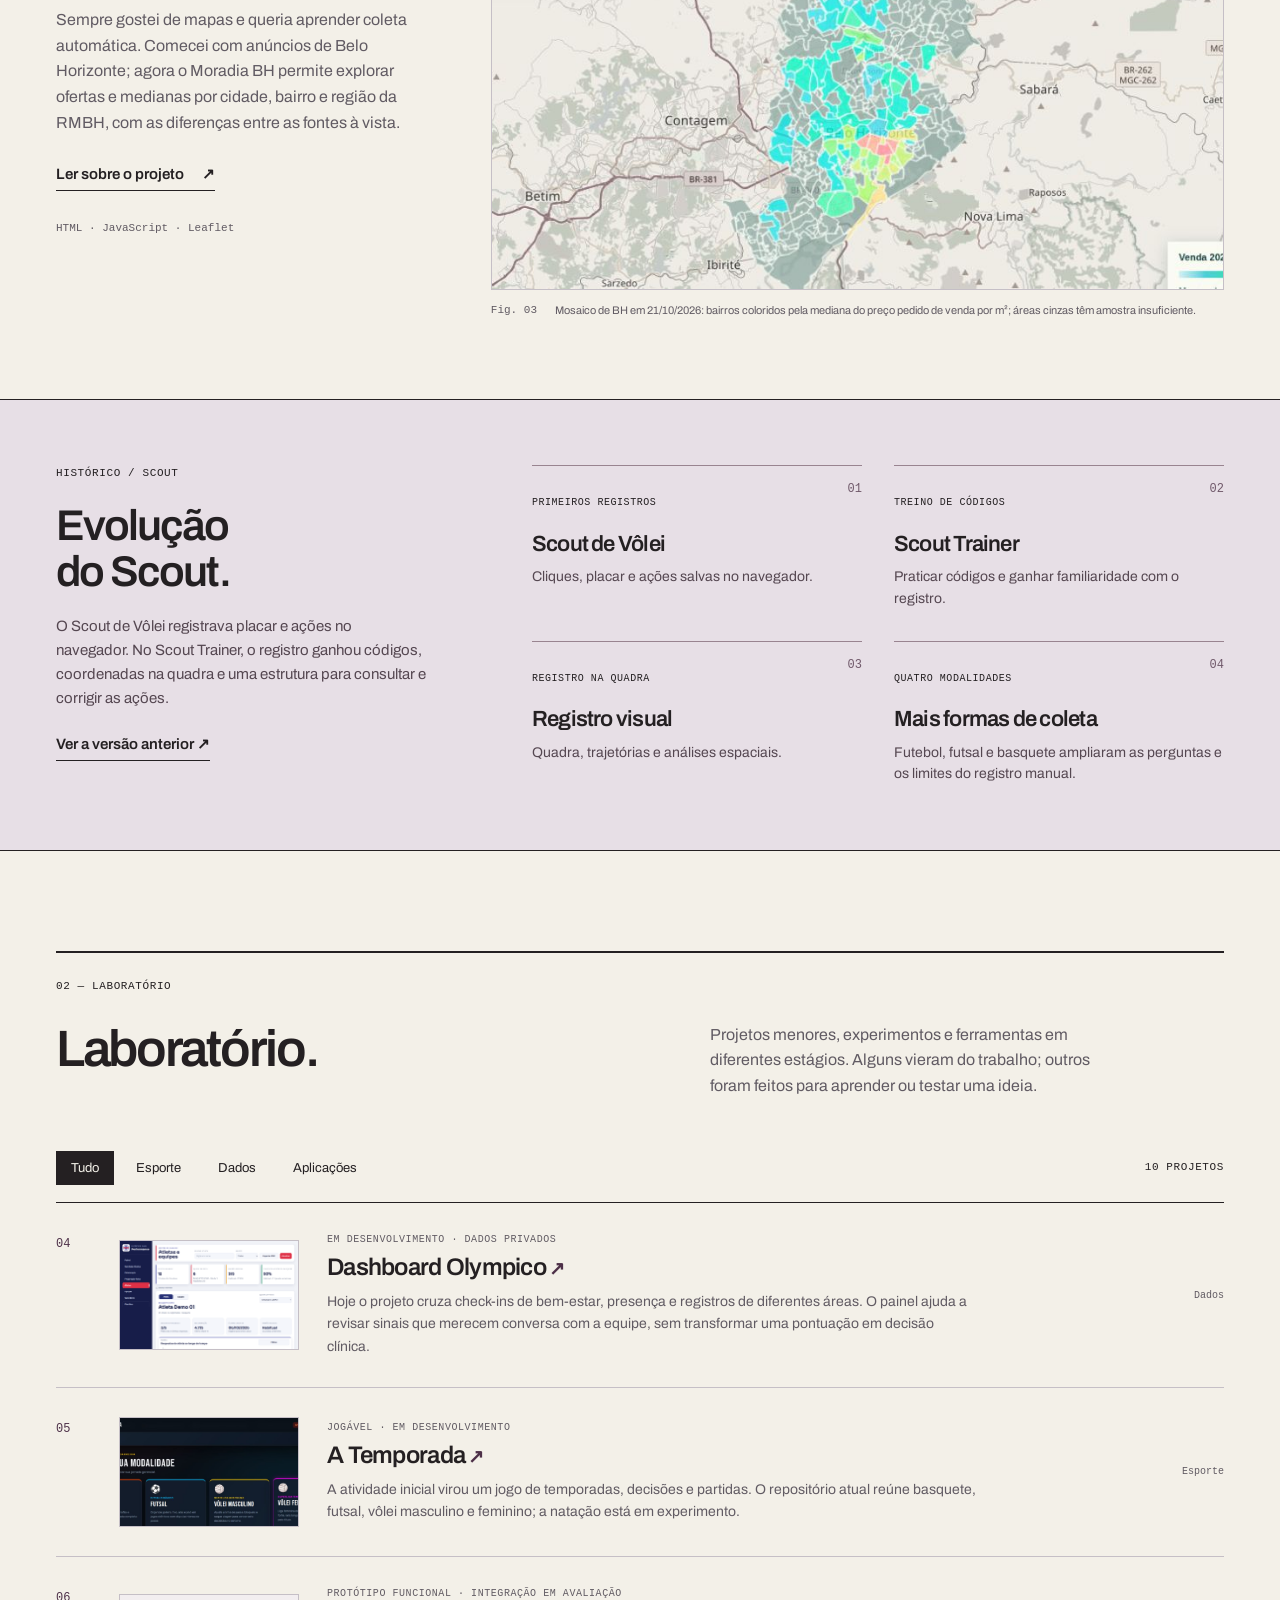
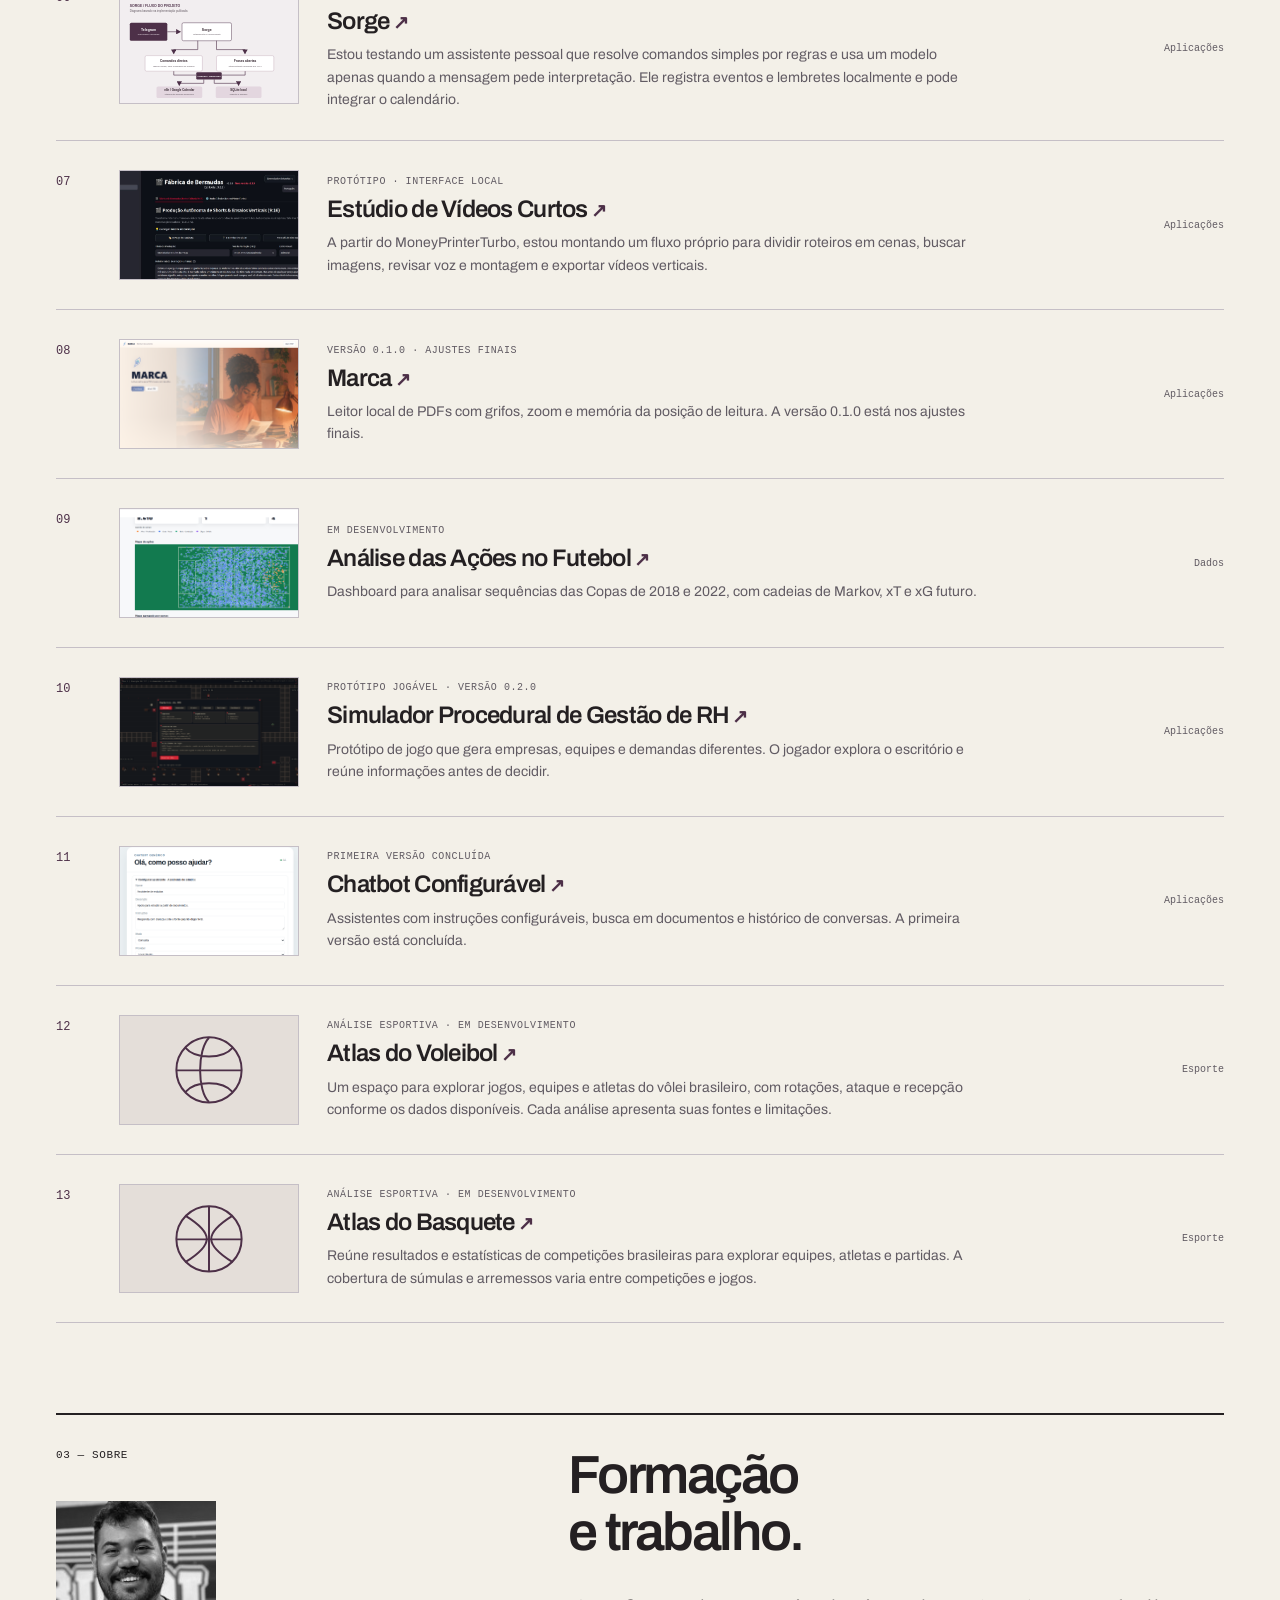
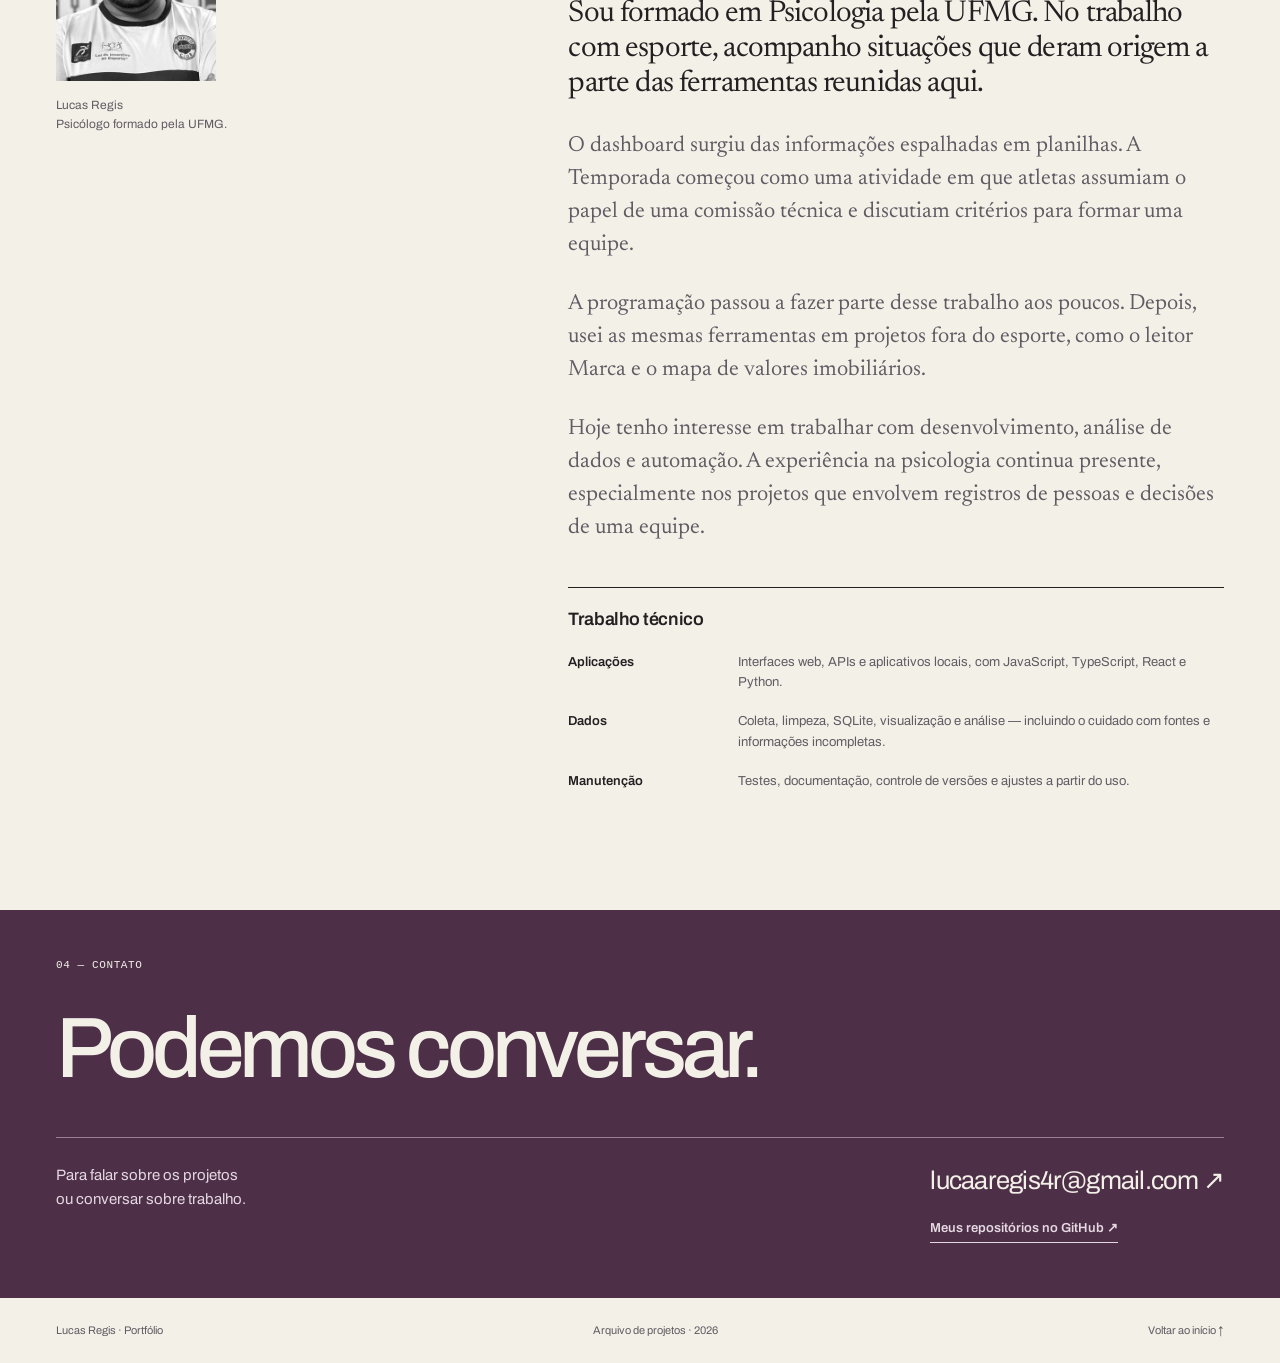
==== commit 3bbbebe4: "Atualiza apresentação e inclui Atlas de vôlei e basquete" ====
--- a/index.html
+++ b/index.html
@@ -14,7 +14,7 @@
     <a class="header-github" href="https://github.com/lucaaregis4r-ops">GitHub <span aria-hidden="true">↗</span></a></header>
 <main id="conteudo">
 <section class="opening wrap" id="inicio" aria-labelledby="nome"><div class="opening-meta meta"><span>Aplicações, análises e notas de trabalho</span><span>Portfólio / 2026</span></div><h1 id="nome"><span class="greeting">Olá, meu nome é</span> Lucas<span>.</span></h1>
-<div class="opening-bottom"><div class="opening-statement"><p class="lead">Sou muito curioso e costumo me interessar por coisas bem diferentes. Muitas vezes isso termina comigo tentando construir alguma coisa para entender melhor um problema ou facilitar uma tarefa.</p><p class="opening-context">Este site é uma forma de organizar parte dessas tentativas. Tem projeto que funciona bem, projeto que ainda está mudando e algumas soluções que hoje eu faria de outro jeito. Acho interessante conseguir olhar para tudo isso junto e acompanhar como as ideias foram evoluindo.</p></div>
+<div class="opening-bottom"><div class="opening-statement"><p class="lead">Sou muito curioso e me interesso por coisas bem diferentes. Muitas vezes isso acaba comigo tentando construir algo para entender melhor um problema ou facilitar uma tarefa.</p><p class="opening-context">Este site organiza parte dessas tentativas. Tem projeto que funciona bem, projeto que ainda está mudando e algumas soluções que hoje eu faria de outro jeito. Acho interessante olhar para tudo isso junto e acompanhar como as ideias foram evoluindo.</p></div>
 <nav class="opening-index" aria-label="Projetos selecionados"><p class="meta">Índice / Selecionados</p><a href="#scout-trainer"><span>01</span> Scout Trainer <span aria-hidden="true">↘</span></a><a href="#registro-do-atleta"><span>02</span> Registro do Atleta <span aria-hidden="true">↘</span></a><a href="#mapa-de-valores-imobiliarios-em-belo-horizonte"><span>03</span> Mapa de valores / BH <span aria-hidden="true">↘</span></a></nav></div></section>
 <section class="selected wrap" id="projetos" aria-labelledby="selected-title"><div class="section-heading"><p class="meta">01 — Trabalhos selecionados</p><h2 id="selected-title">Projetos<br> selecionados.</h2><p>Começo por três projetos que concentram boa parte do que venho estudando: coleta e análise de jogo, organização de registros e exploração de dados de anúncios.</p></div>
 <article class="feature feature--01" id="scout-trainer">
@@ -29,8 +29,8 @@
     <figure><a class="image-link" href="projetos/mapa-de-valores-imobiliarios-em-belo-horizonte.html" aria-label="Ver o projeto Mapa de Valores Imobiliários em Belo Horizonte"><img class="" src="assets/imagens/moradia-bh-mosaico-2026.png" alt="Mosaico de BH em 21/10/2026: bairros coloridos pela mediana do preço pedido de venda por m²; áreas cinzas têm amostra insuficiente." width="1351" height="579" loading="lazy" decoding="async"><span class="image-hint" aria-hidden="true">Abrir projeto ↗</span></a><figcaption><span>Fig. 03</span>Mosaico de BH em 21/10/2026: bairros coloridos pela mediana do preço pedido de venda por m²; áreas cinzas têm amostra insuficiente.</figcaption></figure></div></article></section>
 <section class="evolution" aria-labelledby="evolution-title"><div class="wrap evolution-inner"><div class="evolution-intro"><p class="meta">Histórico / Scout</p><h2 id="evolution-title">Evolução<br> do Scout.</h2><p>O Scout de Vôlei registrava placar e ações no navegador. No Scout Trainer, o registro ganhou códigos, coordenadas na quadra e uma estrutura para consultar e corrigir as ações.</p><a class="text-link" href="projetos/scout-de-volei.html">Ver a versão anterior ↗</a></div><ol class="timeline"><li><span class="meta">Primeiros registros</span><h3>Scout de Vôlei</h3><p>Cliques, placar e ações salvas no navegador.</p></li><li><span class="meta">Treino de códigos</span><h3>Scout Trainer</h3><p>Praticar códigos e ganhar familiaridade com o registro.</p></li><li><span class="meta">Registro na quadra</span><h3>Registro visual</h3><p>Quadra, trajetórias e análises espaciais.</p></li><li><span class="meta">Quatro modalidades</span><h3>Mais formas de coleta</h3><p>Futebol, futsal e basquete ampliaram as perguntas e os limites do registro manual.</p></li></ol></div></section>
 <section class="laboratory wrap" id="laboratorio" aria-labelledby="lab-title"><div class="section-heading"><p class="meta">02 — Laboratório</p><h2 id="lab-title">Laboratório.</h2><p>Projetos menores, experimentos e ferramentas em diferentes estágios. Alguns vieram do trabalho; outros foram feitos para aprender ou testar uma ideia.</p></div>
-<div class="lab-toolbar" hidden><div class="lab-filters" role="group" aria-label="Filtrar laboratório"><button type="button" data-filter="todos" aria-pressed="true">Tudo</button><button type="button" data-filter="esporte" aria-pressed="false">Esporte</button><button type="button" data-filter="dados" aria-pressed="false">Dados</button><button type="button" data-filter="trabalho" aria-pressed="false">Aplicações</button></div><span class="meta" id="lab-count" aria-live="polite">8 projetos</span></div>
-<div class="lab-list"><article class="lab-row" data-category="dados"><span class="lab-number">04</span><a class="lab-image" href="projetos/dashboard-de-controle-de-carga.html" tabindex="-1" aria-hidden="true"><img class="" src="assets/imagens/dashboard-olympico-capa.png" alt="" width="1440" height="900" loading="lazy" decoding="async"></a><div class="lab-copy"><p class="meta">Em desenvolvimento · dados privados</p><h3><a href="projetos/dashboard-de-controle-de-carga.html">Dashboard Olympico<span aria-hidden="true"> ↗</span></a></h3><p>Hoje o projeto cruza check-ins de bem-estar, presença e registros de diferentes áreas. O painel ajuda a revisar sinais que merecem conversa com a equipe, sem transformar uma pontuação em decisão clínica.</p></div><span class="lab-category">Dados</span></article><article class="lab-row" data-category="esporte"><span class="lab-number">05</span><a class="lab-image" href="projetos/a-temporada.html" tabindex="-1" aria-hidden="true"><img class="" src="assets/imagens/a-temporada-2026-modalidades.png" alt="" width="1351" height="545" loading="lazy" decoding="async"></a><div class="lab-copy"><p class="meta">Jogável · em desenvolvimento</p><h3><a href="projetos/a-temporada.html">A Temporada<span aria-hidden="true"> ↗</span></a></h3><p>A atividade inicial virou um jogo de temporadas, decisões e partidas. O repositório atual reúne basquete, futsal, vôlei masculino e feminino; a natação está em experimento.</p></div><span class="lab-category">Esporte</span></article><article class="lab-row" data-category="trabalho"><span class="lab-number">06</span><a class="lab-image" href="projetos/sorge.html" tabindex="-1" aria-hidden="true"><img class="" src="assets/imagens/sorge-fluxo.svg" alt="" width="1200" height="720" loading="lazy" decoding="async"></a><div class="lab-copy"><p class="meta">Protótipo funcional · integração em avaliação</p><h3><a href="projetos/sorge.html">Sorge<span aria-hidden="true"> ↗</span></a></h3><p>Estou testando um assistente pessoal que resolve comandos simples por regras e usa um modelo apenas quando a mensagem pede interpretação. Ele registra eventos e lembretes localmente e pode integrar o calendário.</p></div><span class="lab-category">Aplicações</span></article><article class="lab-row" data-category="trabalho"><span class="lab-number">07</span><a class="lab-image" href="projetos/estudio-de-videos-curtos.html" tabindex="-1" aria-hidden="true"><img class="" src="assets/imagens/estudio-videos-curtos-criacao.png" alt="" width="1366" height="607" loading="lazy" decoding="async"></a><div class="lab-copy"><p class="meta">Protótipo · interface local</p><h3><a href="projetos/estudio-de-videos-curtos.html">Estúdio de Vídeos Curtos<span aria-hidden="true"> ↗</span></a></h3><p>A partir do MoneyPrinterTurbo, estou montando um fluxo próprio para dividir roteiros em cenas, buscar imagens, revisar voz e montagem e exportar vídeos verticais.</p></div><span class="lab-category">Aplicações</span></article><article class="lab-row" data-category="trabalho"><span class="lab-number">08</span><a class="lab-image" href="projetos/marca.html" tabindex="-1" aria-hidden="true"><img class="" src="assets/imagens/marca-home.png" alt="" width="1440" height="1000" loading="lazy" decoding="async"></a><div class="lab-copy"><p class="meta">Versão 0.1.0 · ajustes finais</p><h3><a href="projetos/marca.html">Marca<span aria-hidden="true"> ↗</span></a></h3><p>Leitor local de PDFs com grifos, zoom e memória da posição de leitura. A versão 0.1.0 está nos ajustes finais.</p></div><span class="lab-category">Aplicações</span></article><article class="lab-row" data-category="dados"><span class="lab-number">09</span><a class="lab-image" href="projetos/analise-das-acoes-no-futebol.html" tabindex="-1" aria-hidden="true"><img class="" src="assets/imagens/analise-das-acoes-no-futebol-1.png" alt="" width="1316" height="491" loading="lazy" decoding="async"></a><div class="lab-copy"><p class="meta">Em desenvolvimento</p><h3><a href="projetos/analise-das-acoes-no-futebol.html">Análise das Ações no Futebol<span aria-hidden="true"> ↗</span></a></h3><p>Dashboard para analisar sequências das Copas de 2018 e 2022, com cadeias de Markov, xT e xG futuro.</p></div><span class="lab-category">Dados</span></article><article class="lab-row" data-category="trabalho"><span class="lab-number">10</span><a class="lab-image" href="projetos/simulador-procedural-de-gestao-de-rh.html" tabindex="-1" aria-hidden="true"><img class="" src="assets/imagens/gprh-real-caderno.png" alt="" width="1440" height="900" loading="lazy" decoding="async"></a><div class="lab-copy"><p class="meta">Protótipo jogável · versão 0.2.0</p><h3><a href="projetos/simulador-procedural-de-gestao-de-rh.html">Simulador Procedural de Gestão de RH<span aria-hidden="true"> ↗</span></a></h3><p>Protótipo de jogo que gera empresas, equipes e demandas diferentes. O jogador explora o escritório e reúne informações antes de decidir.</p></div><span class="lab-category">Aplicações</span></article><article class="lab-row" data-category="trabalho"><span class="lab-number">11</span><a class="lab-image" href="projetos/modelo-de-chatbot-configuravel.html" tabindex="-1" aria-hidden="true"><img class="" src="assets/imagens/chatbot-capa.png" alt="" width="810" height="510" loading="lazy" decoding="async"></a><div class="lab-copy"><p class="meta">Primeira versão concluída</p><h3><a href="projetos/modelo-de-chatbot-configuravel.html">Chatbot Configurável<span aria-hidden="true"> ↗</span></a></h3><p>Assistentes com instruções configuráveis, busca em documentos e histórico de conversas. A primeira versão está concluída.</p></div><span class="lab-category">Aplicações</span></article></div></section>
+<div class="lab-toolbar" hidden><div class="lab-filters" role="group" aria-label="Filtrar laboratório"><button type="button" data-filter="todos" aria-pressed="true">Tudo</button><button type="button" data-filter="esporte" aria-pressed="false">Esporte</button><button type="button" data-filter="dados" aria-pressed="false">Dados</button><button type="button" data-filter="trabalho" aria-pressed="false">Aplicações</button></div><span class="meta" id="lab-count" aria-live="polite">10 projetos</span></div>
+<div class="lab-list"><article class="lab-row" data-category="dados"><span class="lab-number">04</span><a class="lab-image" href="projetos/dashboard-de-controle-de-carga.html" tabindex="-1" aria-hidden="true"><img class="" src="assets/imagens/dashboard-olympico-capa.png" alt="" width="1440" height="900" loading="lazy" decoding="async"></a><div class="lab-copy"><p class="meta">Em desenvolvimento · dados privados</p><h3><a href="projetos/dashboard-de-controle-de-carga.html">Dashboard Olympico<span aria-hidden="true"> ↗</span></a></h3><p>Hoje o projeto cruza check-ins de bem-estar, presença e registros de diferentes áreas. O painel ajuda a revisar sinais que merecem conversa com a equipe, sem transformar uma pontuação em decisão clínica.</p></div><span class="lab-category">Dados</span></article><article class="lab-row" data-category="esporte"><span class="lab-number">05</span><a class="lab-image" href="projetos/a-temporada.html" tabindex="-1" aria-hidden="true"><img class="" src="assets/imagens/a-temporada-2026-modalidades.png" alt="" width="1351" height="545" loading="lazy" decoding="async"></a><div class="lab-copy"><p class="meta">Jogável · em desenvolvimento</p><h3><a href="projetos/a-temporada.html">A Temporada<span aria-hidden="true"> ↗</span></a></h3><p>A atividade inicial virou um jogo de temporadas, decisões e partidas. O repositório atual reúne basquete, futsal, vôlei masculino e feminino; a natação está em experimento.</p></div><span class="lab-category">Esporte</span></article><article class="lab-row" data-category="trabalho"><span class="lab-number">06</span><a class="lab-image" href="projetos/sorge.html" tabindex="-1" aria-hidden="true"><img class="" src="assets/imagens/sorge-fluxo.svg" alt="" width="1200" height="720" loading="lazy" decoding="async"></a><div class="lab-copy"><p class="meta">Protótipo funcional · integração em avaliação</p><h3><a href="projetos/sorge.html">Sorge<span aria-hidden="true"> ↗</span></a></h3><p>Estou testando um assistente pessoal que resolve comandos simples por regras e usa um modelo apenas quando a mensagem pede interpretação. Ele registra eventos e lembretes localmente e pode integrar o calendário.</p></div><span class="lab-category">Aplicações</span></article><article class="lab-row" data-category="trabalho"><span class="lab-number">07</span><a class="lab-image" href="projetos/estudio-de-videos-curtos.html" tabindex="-1" aria-hidden="true"><img class="" src="assets/imagens/estudio-videos-curtos-criacao.png" alt="" width="1366" height="607" loading="lazy" decoding="async"></a><div class="lab-copy"><p class="meta">Protótipo · interface local</p><h3><a href="projetos/estudio-de-videos-curtos.html">Estúdio de Vídeos Curtos<span aria-hidden="true"> ↗</span></a></h3><p>A partir do MoneyPrinterTurbo, estou montando um fluxo próprio para dividir roteiros em cenas, buscar imagens, revisar voz e montagem e exportar vídeos verticais.</p></div><span class="lab-category">Aplicações</span></article><article class="lab-row" data-category="trabalho"><span class="lab-number">08</span><a class="lab-image" href="projetos/marca.html" tabindex="-1" aria-hidden="true"><img class="" src="assets/imagens/marca-home.png" alt="" width="1440" height="1000" loading="lazy" decoding="async"></a><div class="lab-copy"><p class="meta">Versão 0.1.0 · ajustes finais</p><h3><a href="projetos/marca.html">Marca<span aria-hidden="true"> ↗</span></a></h3><p>Leitor local de PDFs com grifos, zoom e memória da posição de leitura. A versão 0.1.0 está nos ajustes finais.</p></div><span class="lab-category">Aplicações</span></article><article class="lab-row" data-category="dados"><span class="lab-number">09</span><a class="lab-image" href="projetos/analise-das-acoes-no-futebol.html" tabindex="-1" aria-hidden="true"><img class="" src="assets/imagens/analise-das-acoes-no-futebol-1.png" alt="" width="1316" height="491" loading="lazy" decoding="async"></a><div class="lab-copy"><p class="meta">Em desenvolvimento</p><h3><a href="projetos/analise-das-acoes-no-futebol.html">Análise das Ações no Futebol<span aria-hidden="true"> ↗</span></a></h3><p>Dashboard para analisar sequências das Copas de 2018 e 2022, com cadeias de Markov, xT e xG futuro.</p></div><span class="lab-category">Dados</span></article><article class="lab-row" data-category="trabalho"><span class="lab-number">10</span><a class="lab-image" href="projetos/simulador-procedural-de-gestao-de-rh.html" tabindex="-1" aria-hidden="true"><img class="" src="assets/imagens/gprh-real-caderno.png" alt="" width="1440" height="900" loading="lazy" decoding="async"></a><div class="lab-copy"><p class="meta">Protótipo jogável · versão 0.2.0</p><h3><a href="projetos/simulador-procedural-de-gestao-de-rh.html">Simulador Procedural de Gestão de RH<span aria-hidden="true"> ↗</span></a></h3><p>Protótipo de jogo que gera empresas, equipes e demandas diferentes. O jogador explora o escritório e reúne informações antes de decidir.</p></div><span class="lab-category">Aplicações</span></article><article class="lab-row" data-category="trabalho"><span class="lab-number">11</span><a class="lab-image" href="projetos/modelo-de-chatbot-configuravel.html" tabindex="-1" aria-hidden="true"><img class="" src="assets/imagens/chatbot-capa.png" alt="" width="810" height="510" loading="lazy" decoding="async"></a><div class="lab-copy"><p class="meta">Primeira versão concluída</p><h3><a href="projetos/modelo-de-chatbot-configuravel.html">Chatbot Configurável<span aria-hidden="true"> ↗</span></a></h3><p>Assistentes com instruções configuráveis, busca em documentos e histórico de conversas. A primeira versão está concluída.</p></div><span class="lab-category">Aplicações</span></article><article class="lab-row" data-category="esporte"><span class="lab-number">12</span><a class="lab-image" href="https://lucaaregis4r-ops.github.io/Dados-Voleibr/" tabindex="-1" aria-hidden="true"><svg viewBox="0 0 180 109" width="180" height="109" style="display:block;width:100%;height:auto" xmlns="http://www.w3.org/2000/svg"><rect width="180" height="109" fill="#e4ded9"/><circle cx="90" cy="54.5" r="33" fill="none" stroke="#4d3048" stroke-width="2"/><path d="M57 55h66 M90 22c-12 12-12 54 0 65 M66 32c10 12 38 12 48 0 M66 77c10-12 38-12 48 0" fill="none" stroke="#4d3048" stroke-width="2"/></svg></a><div class="lab-copy"><p class="meta">Análise esportiva · em desenvolvimento</p><h3><a href="https://lucaaregis4r-ops.github.io/Dados-Voleibr/">Atlas do Voleibol<span aria-hidden="true"> ↗</span></a></h3><p>Um espaço para explorar jogos, equipes e atletas do vôlei brasileiro, com rotações, ataque e recepção conforme os dados disponíveis. Cada análise apresenta suas fontes e limitações.</p></div><span class="lab-category">Esporte</span></article><article class="lab-row" data-category="esporte"><span class="lab-number">13</span><a class="lab-image" href="https://lucaaregis4r-ops.github.io/Atlas-Basquete/" tabindex="-1" aria-hidden="true"><svg viewBox="0 0 180 109" width="180" height="109" style="display:block;width:100%;height:auto" xmlns="http://www.w3.org/2000/svg"><rect width="180" height="109" fill="#e4ded9"/><circle cx="90" cy="54.5" r="33" fill="none" stroke="#4d3048" stroke-width="2"/><path d="M57 55h66 M90 22v65 M66 31c29 18 29 29 0 47 M114 31c-29 18-29 29 0 47" fill="none" stroke="#4d3048" stroke-width="2"/></svg></a><div class="lab-copy"><p class="meta">Análise esportiva · em desenvolvimento</p><h3><a href="https://lucaaregis4r-ops.github.io/Atlas-Basquete/">Atlas do Basquete<span aria-hidden="true"> ↗</span></a></h3><p>Reúne resultados e estatísticas de competições brasileiras para explorar equipes, atletas e partidas. A cobertura de súmulas e arremessos varia entre competições e jogos.</p></div><span class="lab-category">Esporte</span></article></div></section>
 <section class="about wrap" id="sobre" aria-labelledby="about-title"><div class="about-aside"><p class="meta">03 — Sobre</p><img class="portrait" src="assets/imagens/foto-lucas.jpg" alt="Lucas Regis" width="200" height="200" loading="lazy" decoding="async"><p class="portrait-caption">Lucas Regis<br> Psicólogo formado pela UFMG.</p></div><div class="about-body"><h2 id="about-title">Formação<br> e trabalho.</h2><p class="lead">Sou formado em Psicologia pela UFMG. No trabalho com esporte, acompanho situações que deram origem a parte das ferramentas reunidas aqui.</p><p>O dashboard surgiu das informações espalhadas em planilhas. A Temporada começou como uma atividade em que atletas assumiam o papel de uma comissão técnica e discutiam critérios para formar uma equipe.</p><p>A programação passou a fazer parte desse trabalho aos poucos. Depois, usei as mesmas ferramentas em projetos fora do esporte, como o leitor Marca e o mapa de valores imobiliários.</p><p>Hoje tenho interesse em trabalhar com desenvolvimento, análise de dados e automação. A experiência na psicologia continua presente, especialmente nos projetos que envolvem registros de pessoas e decisões de uma equipe.</p><div class="practice"><h3>Trabalho técnico</h3><dl><div><dt>Aplicações</dt><dd>Interfaces web, APIs e aplicativos locais, com JavaScript, TypeScript, React e Python.</dd></div><div><dt>Dados</dt><dd>Coleta, limpeza, SQLite, visualização e análise — incluindo o cuidado com fontes e informações incompletas.</dd></div><div><dt>Manutenção</dt><dd>Testes, documentação, controle de versões e ajustes a partir do uso.</dd></div></dl></div></div></section>
 <section class="contact" id="contato" aria-labelledby="contact-title"><div class="wrap contact-inner"><p class="meta">04 — Contato</p><h2 id="contact-title">Podemos conversar.</h2><div class="contact-bottom"><p>Para falar sobre os projetos<br> ou conversar sobre trabalho.</p><div><a class="contact-email" href="mailto:lucaaregis4r@gmail.com">lucaaregis4r@gmail.com <span aria-hidden="true">↗</span></a><a class="text-link" href="https://github.com/lucaaregis4r-ops">Meus repositórios no GitHub ↗</a></div></div></div></section>
 </main><footer class="site-footer wrap"><span>Lucas Regis · Portfólio</span><span>Arquivo de projetos · 2026</span><a href="#inicio">Voltar ao início ↑</a></footer></body></html>
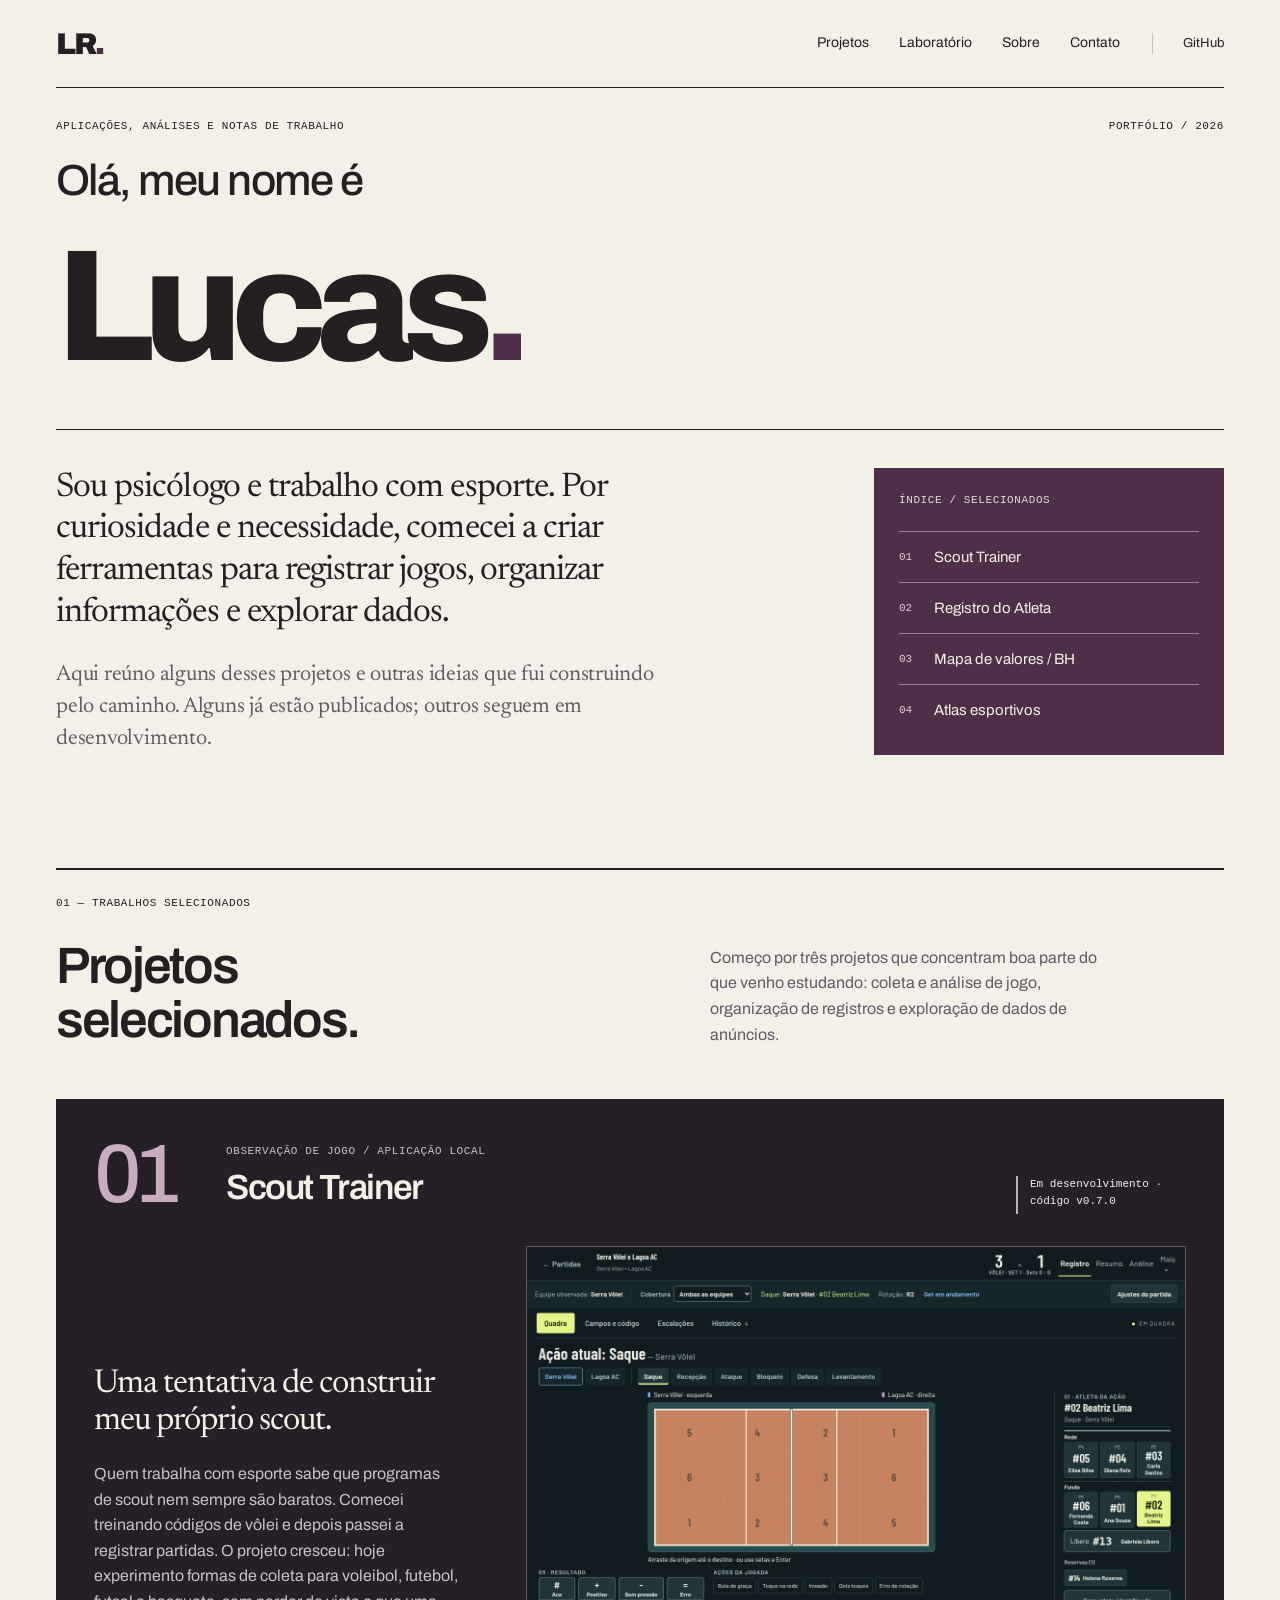
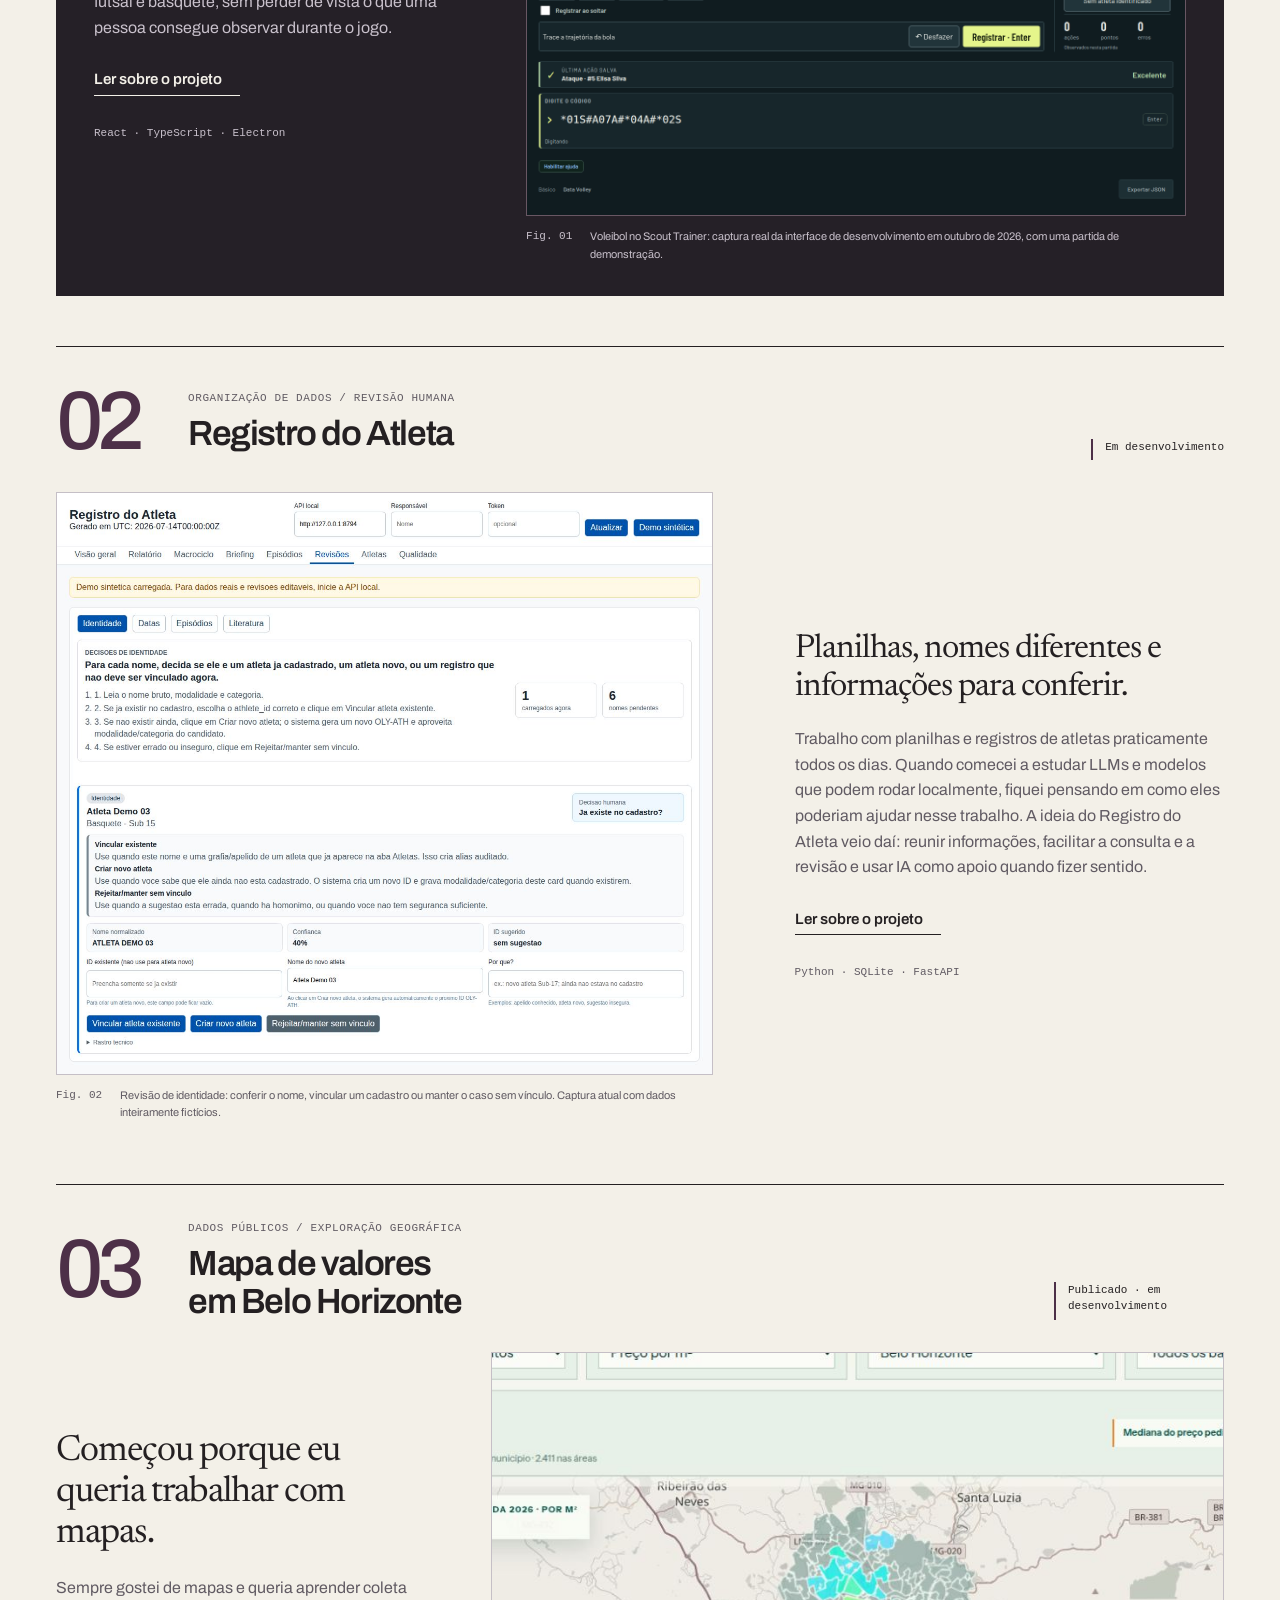
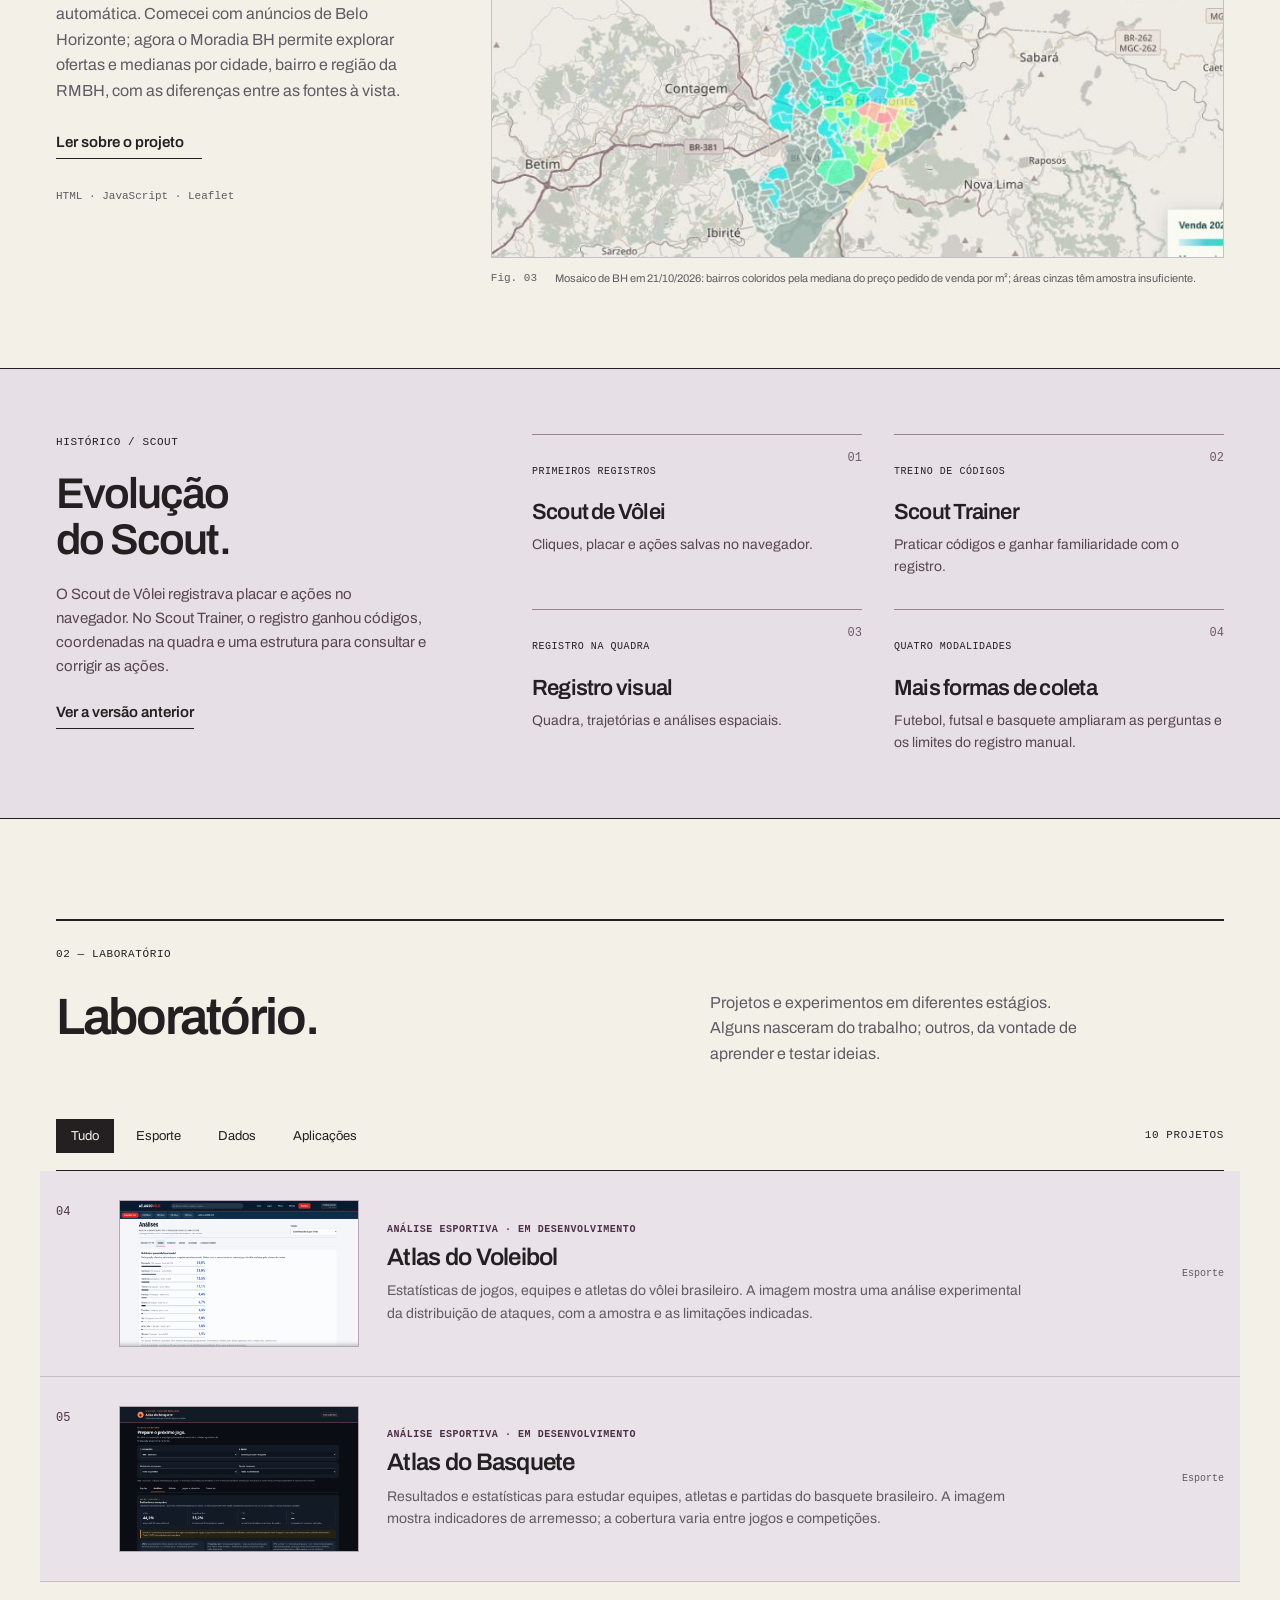
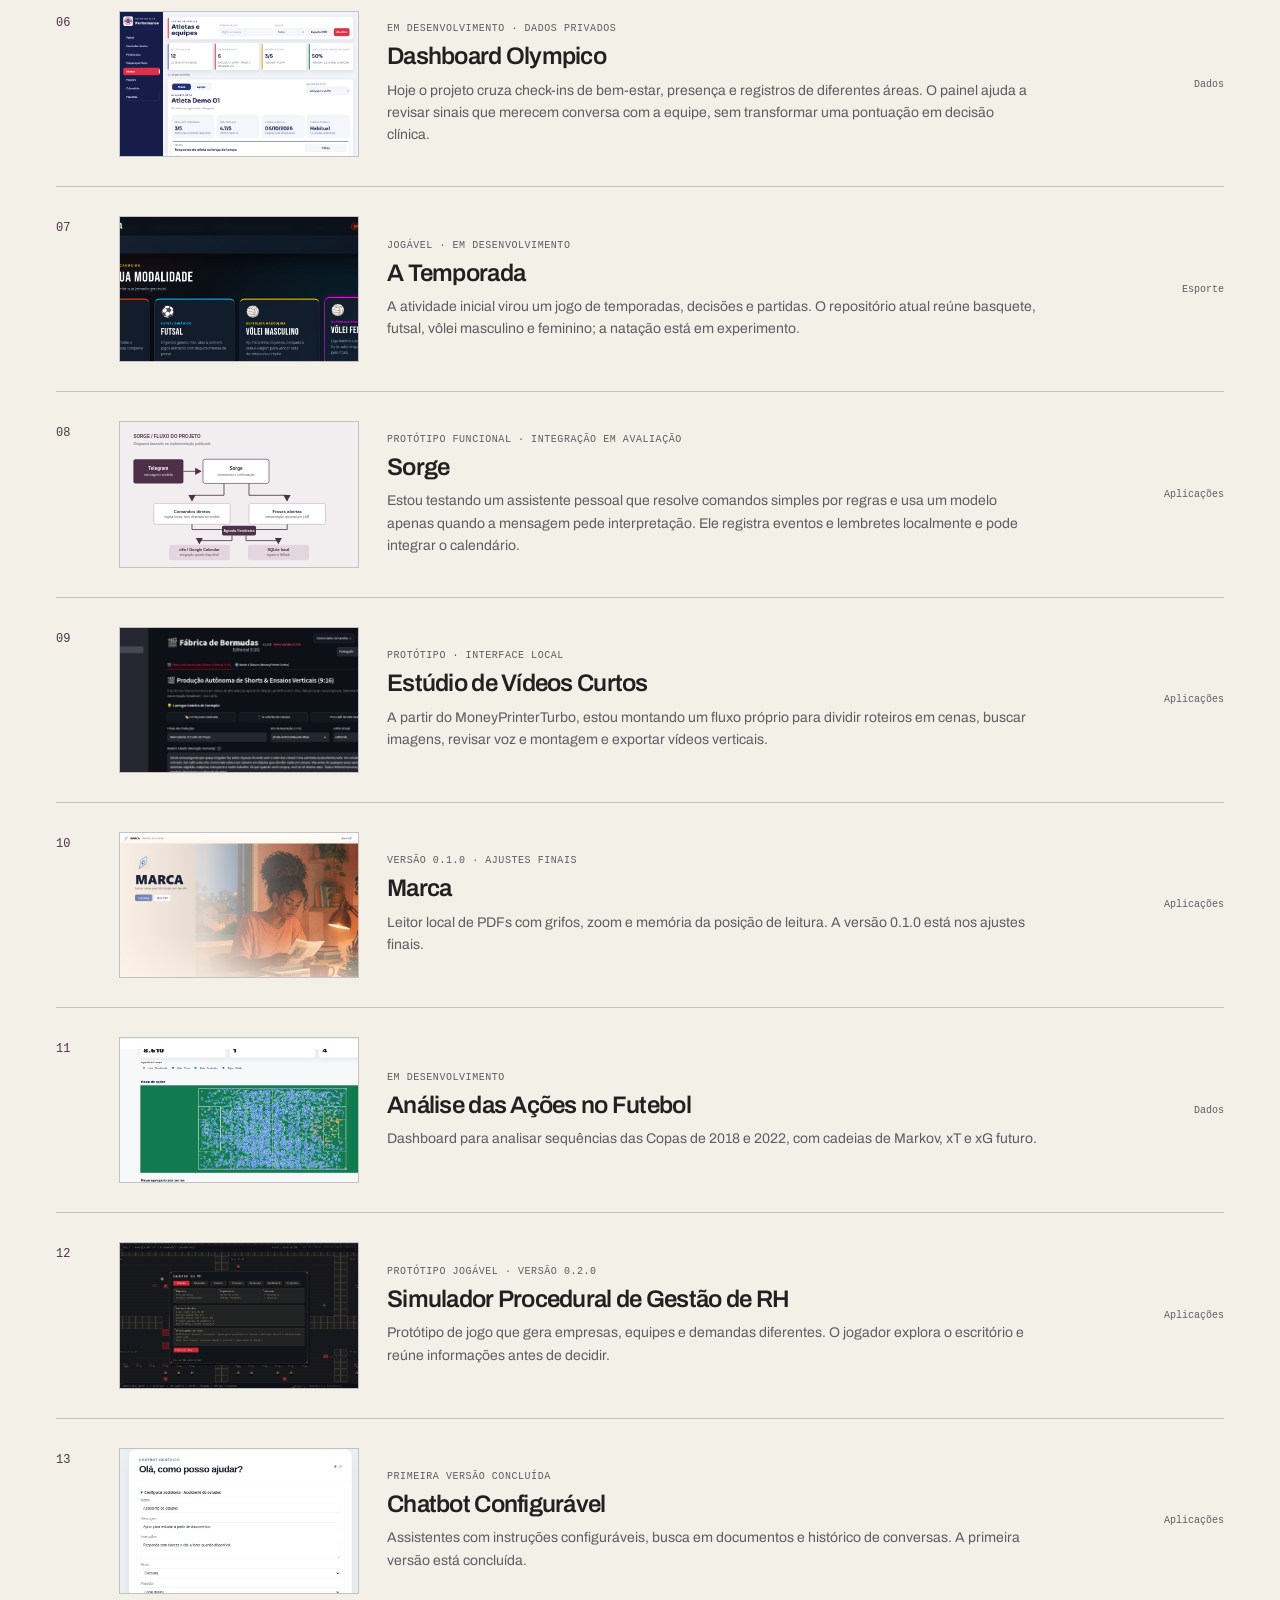
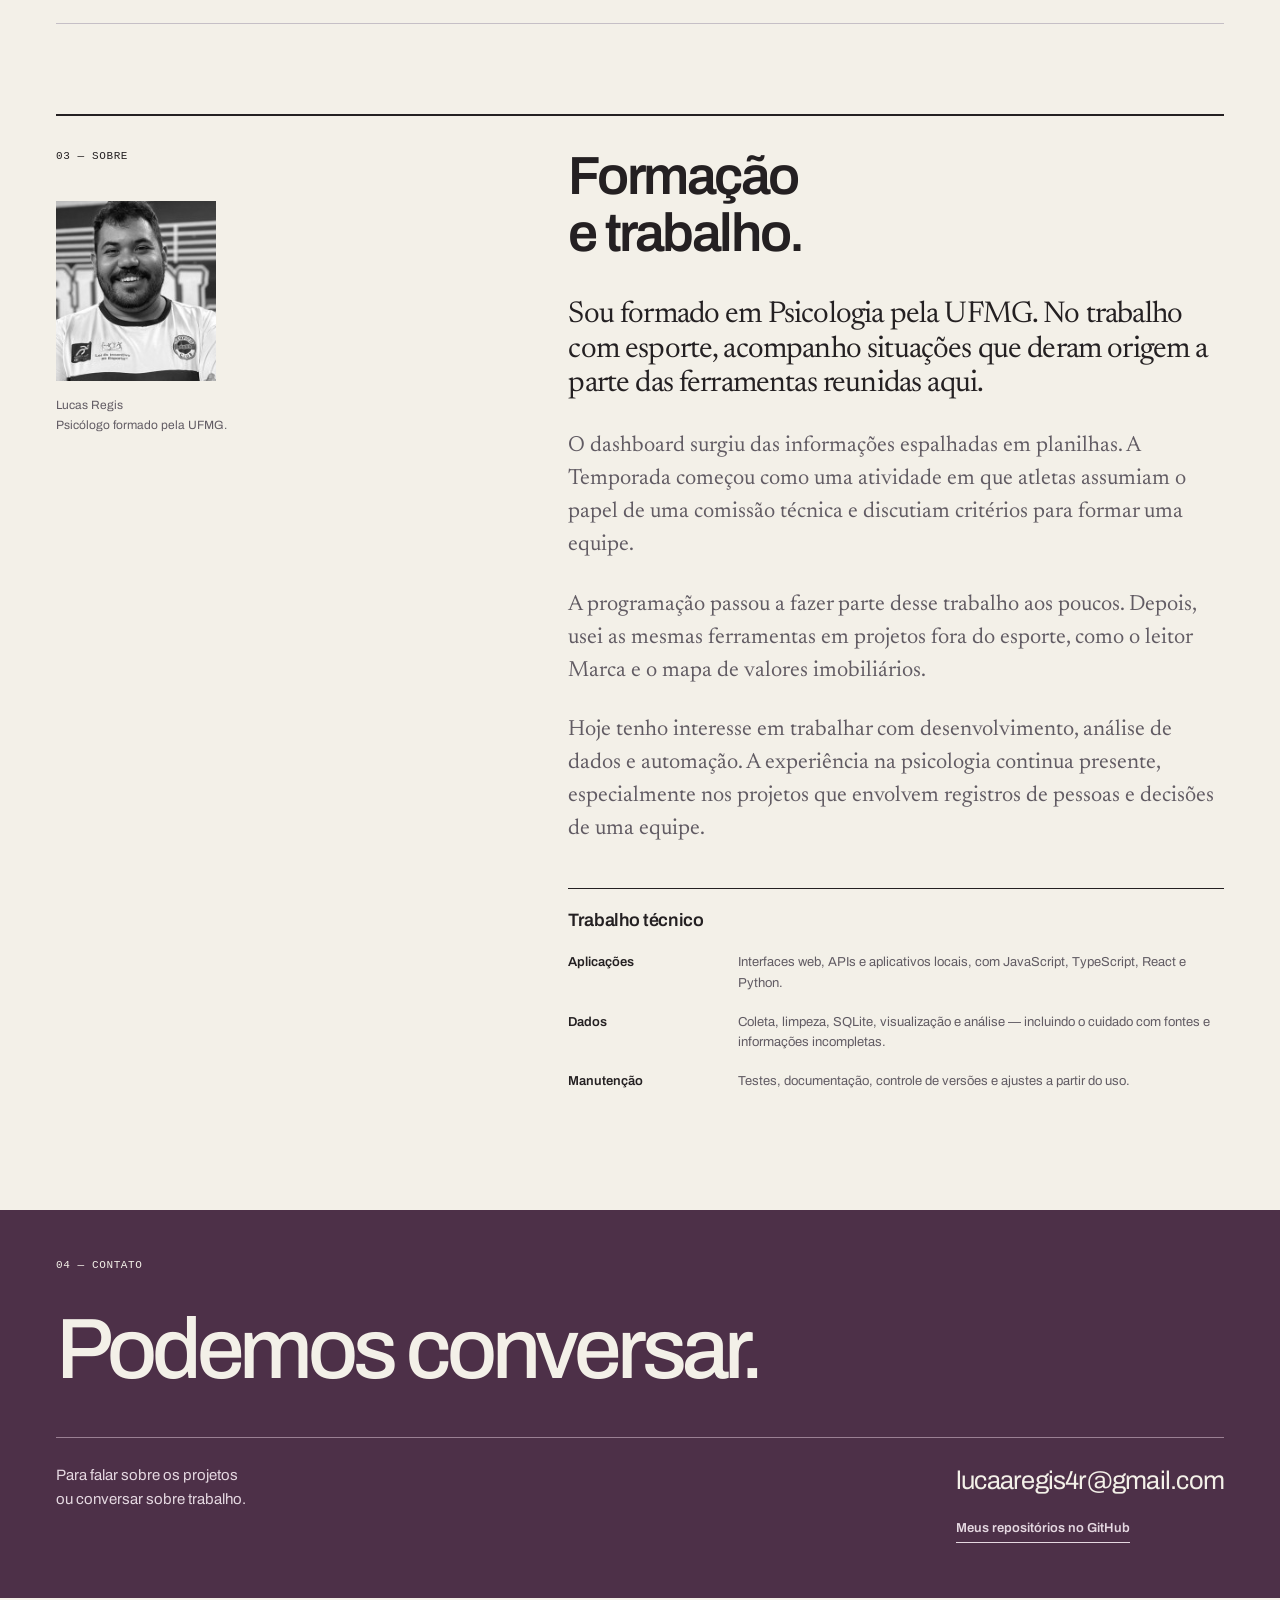
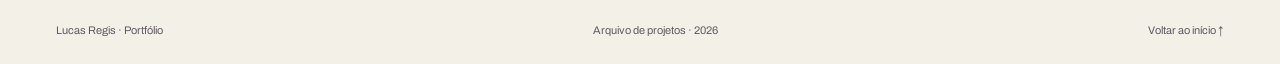
==== commit 49b197e2: "Melhora apresentação e destaca análises dos Atlas" ====
--- a/index.html
+++ b/index.html
@@ -11,26 +11,26 @@
 <link rel="stylesheet" href="style.css"><script src="script.js" defer></script>
 </head><body><a class="skip-link" href="#conteudo">Pular para o conteúdo</a><header class="site-header wrap"><a class="wordmark" href="#inicio" aria-label="Lucas Regis, início">LR<span aria-hidden="true">.</span></a>
     <nav aria-label="Navegação principal"><a href="#projetos">Projetos</a><a href="#laboratorio">Laboratório</a><a href="#sobre">Sobre</a><a href="#contato">Contato</a></nav>
-    <a class="header-github" href="https://github.com/lucaaregis4r-ops">GitHub <span aria-hidden="true">↗</span></a></header>
+    <a class="header-github" href="https://github.com/lucaaregis4r-ops">GitHub <span aria-hidden="true"></span></a></header>
 <main id="conteudo">
 <section class="opening wrap" id="inicio" aria-labelledby="nome"><div class="opening-meta meta"><span>Aplicações, análises e notas de trabalho</span><span>Portfólio / 2026</span></div><h1 id="nome"><span class="greeting">Olá, meu nome é</span> Lucas<span>.</span></h1>
-<div class="opening-bottom"><div class="opening-statement"><p class="lead">Sou muito curioso e me interesso por coisas bem diferentes. Muitas vezes isso acaba comigo tentando construir algo para entender melhor um problema ou facilitar uma tarefa.</p><p class="opening-context">Este site organiza parte dessas tentativas. Tem projeto que funciona bem, projeto que ainda está mudando e algumas soluções que hoje eu faria de outro jeito. Acho interessante olhar para tudo isso junto e acompanhar como as ideias foram evoluindo.</p></div>
-<nav class="opening-index" aria-label="Projetos selecionados"><p class="meta">Índice / Selecionados</p><a href="#scout-trainer"><span>01</span> Scout Trainer <span aria-hidden="true">↘</span></a><a href="#registro-do-atleta"><span>02</span> Registro do Atleta <span aria-hidden="true">↘</span></a><a href="#mapa-de-valores-imobiliarios-em-belo-horizonte"><span>03</span> Mapa de valores / BH <span aria-hidden="true">↘</span></a></nav></div></section>
+<div class="opening-bottom"><div class="opening-statement"><p class="lead">Sou psicólogo e trabalho com esporte. Por curiosidade e necessidade, comecei a criar ferramentas para registrar jogos, organizar informações e explorar dados.</p><p class="opening-context">Aqui reúno alguns desses projetos e outras ideias que fui construindo pelo caminho. Alguns já estão publicados; outros seguem em desenvolvimento.</p></div>
+<nav class="opening-index" aria-label="Projetos selecionados"><p class="meta">Índice / Selecionados</p><a href="#scout-trainer"><span>01</span> Scout Trainer <span aria-hidden="true"></span></a><a href="#registro-do-atleta"><span>02</span> Registro do Atleta <span aria-hidden="true"></span></a><a href="#mapa-de-valores-imobiliarios-em-belo-horizonte"><span>03</span> Mapa de valores / BH <span aria-hidden="true"></span></a><a href="#atlas-volei"><span>04</span> Atlas esportivos <span aria-hidden="true"></span></a></nav></div></section>
 <section class="selected wrap" id="projetos" aria-labelledby="selected-title"><div class="section-heading"><p class="meta">01 — Trabalhos selecionados</p><h2 id="selected-title">Projetos<br> selecionados.</h2><p>Começo por três projetos que concentram boa parte do que venho estudando: coleta e análise de jogo, organização de registros e exploração de dados de anúncios.</p></div>
 <article class="feature feature--01" id="scout-trainer">
     <div class="feature-heading"><span class="project-number">01</span><div><p class="meta">Observação de jogo / aplicação local</p><h3><a href="projetos/scout-trainer.html">Scout Trainer</a></h3></div><span class="status">Em desenvolvimento · código v0.7.0</span></div>
-    <div class="feature-body"><div class="feature-copy"><h4>Uma tentativa de construir meu próprio scout.</h4><p>Quem trabalha com esporte sabe que programas de scout nem sempre são baratos. Comecei treinando códigos de vôlei e depois passei a registrar partidas. O projeto cresceu: hoje experimento formas de coleta para voleibol, futebol, futsal e basquete, sem perder de vista o que uma pessoa consegue observar durante o jogo.</p><a class="text-link" href="projetos/scout-trainer.html">Ler sobre o projeto <span aria-hidden="true">↗</span></a><p class="tool-note">React · TypeScript · Electron</p></div>
-    <figure><a class="image-link" href="projetos/scout-trainer.html" aria-label="Ver o projeto Scout Trainer"><img class="" src="assets/imagens/scout-trainer-volei-2026.png" alt="Voleibol no Scout Trainer: captura real da interface de desenvolvimento em outubro de 2026, com uma partida de demonstração." width="1366" height="1180" loading="lazy" decoding="async"><span class="image-hint" aria-hidden="true">Abrir projeto ↗</span></a><figcaption><span>Fig. 01</span>Voleibol no Scout Trainer: captura real da interface de desenvolvimento em outubro de 2026, com uma partida de demonstração.</figcaption></figure></div></article><article class="feature feature--02" id="registro-do-atleta">
+    <div class="feature-body"><div class="feature-copy"><h4>Uma tentativa de construir meu próprio scout.</h4><p>Quem trabalha com esporte sabe que programas de scout nem sempre são baratos. Comecei treinando códigos de vôlei e depois passei a registrar partidas. O projeto cresceu: hoje experimento formas de coleta para voleibol, futebol, futsal e basquete, sem perder de vista o que uma pessoa consegue observar durante o jogo.</p><a class="text-link" href="projetos/scout-trainer.html">Ler sobre o projeto <span aria-hidden="true"></span></a><p class="tool-note">React · TypeScript · Electron</p></div>
+    <figure><a class="image-link" href="projetos/scout-trainer.html" aria-label="Ver o projeto Scout Trainer"><img class="" src="assets/imagens/scout-trainer-volei-2026.png" alt="Voleibol no Scout Trainer: captura real da interface de desenvolvimento em outubro de 2026, com uma partida de demonstração." width="1366" height="1180" loading="lazy" decoding="async"><span class="image-hint" aria-hidden="true">Abrir projeto </span></a><figcaption><span>Fig. 01</span>Voleibol no Scout Trainer: captura real da interface de desenvolvimento em outubro de 2026, com uma partida de demonstração.</figcaption></figure></div></article><article class="feature feature--02" id="registro-do-atleta">
     <div class="feature-heading"><span class="project-number">02</span><div><p class="meta">Organização de dados / revisão humana</p><h3><a href="projetos/registro-do-atleta.html">Registro do Atleta</a></h3></div><span class="status">Em desenvolvimento</span></div>
-    <div class="feature-body"><div class="feature-copy"><h4>Planilhas, nomes diferentes e informações para conferir.</h4><p>Trabalho com planilhas e registros de atletas praticamente todos os dias. Quando comecei a estudar LLMs e modelos que podem rodar localmente, fiquei pensando em como eles poderiam ajudar nesse trabalho. A ideia do Registro do Atleta veio daí: reunir informações, facilitar a consulta e a revisão e usar IA como apoio quando fizer sentido.</p><a class="text-link" href="projetos/registro-do-atleta.html">Ler sobre o projeto <span aria-hidden="true">↗</span></a><p class="tool-note">Python · SQLite · FastAPI</p></div>
-    <figure><a class="image-link" href="projetos/registro-do-atleta.html" aria-label="Ver o projeto Registro do Atleta"><img class="" src="assets/imagens/registro-atleta-revisoes-atual.png" alt="Revisão de identidade: conferir o nome, vincular um cadastro ou manter o caso sem vínculo. Captura atual com dados inteiramente fictícios." width="1265" height="1121" loading="lazy" decoding="async"><span class="image-hint" aria-hidden="true">Abrir projeto ↗</span></a><figcaption><span>Fig. 02</span>Revisão de identidade: conferir o nome, vincular um cadastro ou manter o caso sem vínculo. Captura atual com dados inteiramente fictícios.</figcaption></figure></div></article><article class="feature feature--03" id="mapa-de-valores-imobiliarios-em-belo-horizonte">
+    <div class="feature-body"><div class="feature-copy"><h4>Planilhas, nomes diferentes e informações para conferir.</h4><p>Trabalho com planilhas e registros de atletas praticamente todos os dias. Quando comecei a estudar LLMs e modelos que podem rodar localmente, fiquei pensando em como eles poderiam ajudar nesse trabalho. A ideia do Registro do Atleta veio daí: reunir informações, facilitar a consulta e a revisão e usar IA como apoio quando fizer sentido.</p><a class="text-link" href="projetos/registro-do-atleta.html">Ler sobre o projeto <span aria-hidden="true"></span></a><p class="tool-note">Python · SQLite · FastAPI</p></div>
+    <figure><a class="image-link" href="projetos/registro-do-atleta.html" aria-label="Ver o projeto Registro do Atleta"><img class="" src="assets/imagens/registro-atleta-revisoes-atual.png" alt="Revisão de identidade: conferir o nome, vincular um cadastro ou manter o caso sem vínculo. Captura atual com dados inteiramente fictícios." width="1265" height="1121" loading="lazy" decoding="async"><span class="image-hint" aria-hidden="true">Abrir projeto </span></a><figcaption><span>Fig. 02</span>Revisão de identidade: conferir o nome, vincular um cadastro ou manter o caso sem vínculo. Captura atual com dados inteiramente fictícios.</figcaption></figure></div></article><article class="feature feature--03" id="mapa-de-valores-imobiliarios-em-belo-horizonte">
     <div class="feature-heading"><span class="project-number">03</span><div><p class="meta">Dados públicos / exploração geográfica</p><h3><a href="projetos/mapa-de-valores-imobiliarios-em-belo-horizonte.html">Mapa de valores<br> em Belo Horizonte</a></h3></div><span class="status">Publicado · em desenvolvimento</span></div>
-    <div class="feature-body"><div class="feature-copy"><h4>Começou porque eu queria trabalhar com mapas.</h4><p>Sempre gostei de mapas e queria aprender coleta automática. Comecei com anúncios de Belo Horizonte; agora o Moradia BH permite explorar ofertas e medianas por cidade, bairro e região da RMBH, com as diferenças entre as fontes à vista.</p><a class="text-link" href="projetos/mapa-de-valores-imobiliarios-em-belo-horizonte.html">Ler sobre o projeto <span aria-hidden="true">↗</span></a><p class="tool-note">HTML · JavaScript · Leaflet</p></div>
-    <figure><a class="image-link" href="projetos/mapa-de-valores-imobiliarios-em-belo-horizonte.html" aria-label="Ver o projeto Mapa de Valores Imobiliários em Belo Horizonte"><img class="" src="assets/imagens/moradia-bh-mosaico-2026.png" alt="Mosaico de BH em 21/10/2026: bairros coloridos pela mediana do preço pedido de venda por m²; áreas cinzas têm amostra insuficiente." width="1351" height="579" loading="lazy" decoding="async"><span class="image-hint" aria-hidden="true">Abrir projeto ↗</span></a><figcaption><span>Fig. 03</span>Mosaico de BH em 21/10/2026: bairros coloridos pela mediana do preço pedido de venda por m²; áreas cinzas têm amostra insuficiente.</figcaption></figure></div></article></section>
-<section class="evolution" aria-labelledby="evolution-title"><div class="wrap evolution-inner"><div class="evolution-intro"><p class="meta">Histórico / Scout</p><h2 id="evolution-title">Evolução<br> do Scout.</h2><p>O Scout de Vôlei registrava placar e ações no navegador. No Scout Trainer, o registro ganhou códigos, coordenadas na quadra e uma estrutura para consultar e corrigir as ações.</p><a class="text-link" href="projetos/scout-de-volei.html">Ver a versão anterior ↗</a></div><ol class="timeline"><li><span class="meta">Primeiros registros</span><h3>Scout de Vôlei</h3><p>Cliques, placar e ações salvas no navegador.</p></li><li><span class="meta">Treino de códigos</span><h3>Scout Trainer</h3><p>Praticar códigos e ganhar familiaridade com o registro.</p></li><li><span class="meta">Registro na quadra</span><h3>Registro visual</h3><p>Quadra, trajetórias e análises espaciais.</p></li><li><span class="meta">Quatro modalidades</span><h3>Mais formas de coleta</h3><p>Futebol, futsal e basquete ampliaram as perguntas e os limites do registro manual.</p></li></ol></div></section>
-<section class="laboratory wrap" id="laboratorio" aria-labelledby="lab-title"><div class="section-heading"><p class="meta">02 — Laboratório</p><h2 id="lab-title">Laboratório.</h2><p>Projetos menores, experimentos e ferramentas em diferentes estágios. Alguns vieram do trabalho; outros foram feitos para aprender ou testar uma ideia.</p></div>
+    <div class="feature-body"><div class="feature-copy"><h4>Começou porque eu queria trabalhar com mapas.</h4><p>Sempre gostei de mapas e queria aprender coleta automática. Comecei com anúncios de Belo Horizonte; agora o Moradia BH permite explorar ofertas e medianas por cidade, bairro e região da RMBH, com as diferenças entre as fontes à vista.</p><a class="text-link" href="projetos/mapa-de-valores-imobiliarios-em-belo-horizonte.html">Ler sobre o projeto <span aria-hidden="true"></span></a><p class="tool-note">HTML · JavaScript · Leaflet</p></div>
+    <figure><a class="image-link" href="projetos/mapa-de-valores-imobiliarios-em-belo-horizonte.html" aria-label="Ver o projeto Mapa de Valores Imobiliários em Belo Horizonte"><img class="" src="assets/imagens/moradia-bh-mosaico-2026.png" alt="Mosaico de BH em 21/10/2026: bairros coloridos pela mediana do preço pedido de venda por m²; áreas cinzas têm amostra insuficiente." width="1351" height="579" loading="lazy" decoding="async"><span class="image-hint" aria-hidden="true">Abrir projeto </span></a><figcaption><span>Fig. 03</span>Mosaico de BH em 21/10/2026: bairros coloridos pela mediana do preço pedido de venda por m²; áreas cinzas têm amostra insuficiente.</figcaption></figure></div></article></section>
+<section class="evolution" aria-labelledby="evolution-title"><div class="wrap evolution-inner"><div class="evolution-intro"><p class="meta">Histórico / Scout</p><h2 id="evolution-title">Evolução<br> do Scout.</h2><p>O Scout de Vôlei registrava placar e ações no navegador. No Scout Trainer, o registro ganhou códigos, coordenadas na quadra e uma estrutura para consultar e corrigir as ações.</p><a class="text-link" href="projetos/scout-de-volei.html">Ver a versão anterior </a></div><ol class="timeline"><li><span class="meta">Primeiros registros</span><h3>Scout de Vôlei</h3><p>Cliques, placar e ações salvas no navegador.</p></li><li><span class="meta">Treino de códigos</span><h3>Scout Trainer</h3><p>Praticar códigos e ganhar familiaridade com o registro.</p></li><li><span class="meta">Registro na quadra</span><h3>Registro visual</h3><p>Quadra, trajetórias e análises espaciais.</p></li><li><span class="meta">Quatro modalidades</span><h3>Mais formas de coleta</h3><p>Futebol, futsal e basquete ampliaram as perguntas e os limites do registro manual.</p></li></ol></div></section>
+<section class="laboratory wrap" id="laboratorio" aria-labelledby="lab-title"><div class="section-heading"><p class="meta">02 — Laboratório</p><h2 id="lab-title">Laboratório.</h2><p>Projetos e experimentos em diferentes estágios. Alguns nasceram do trabalho; outros, da vontade de aprender e testar ideias.</p></div>
 <div class="lab-toolbar" hidden><div class="lab-filters" role="group" aria-label="Filtrar laboratório"><button type="button" data-filter="todos" aria-pressed="true">Tudo</button><button type="button" data-filter="esporte" aria-pressed="false">Esporte</button><button type="button" data-filter="dados" aria-pressed="false">Dados</button><button type="button" data-filter="trabalho" aria-pressed="false">Aplicações</button></div><span class="meta" id="lab-count" aria-live="polite">10 projetos</span></div>
-<div class="lab-list"><article class="lab-row" data-category="dados"><span class="lab-number">04</span><a class="lab-image" href="projetos/dashboard-de-controle-de-carga.html" tabindex="-1" aria-hidden="true"><img class="" src="assets/imagens/dashboard-olympico-capa.png" alt="" width="1440" height="900" loading="lazy" decoding="async"></a><div class="lab-copy"><p class="meta">Em desenvolvimento · dados privados</p><h3><a href="projetos/dashboard-de-controle-de-carga.html">Dashboard Olympico<span aria-hidden="true"> ↗</span></a></h3><p>Hoje o projeto cruza check-ins de bem-estar, presença e registros de diferentes áreas. O painel ajuda a revisar sinais que merecem conversa com a equipe, sem transformar uma pontuação em decisão clínica.</p></div><span class="lab-category">Dados</span></article><article class="lab-row" data-category="esporte"><span class="lab-number">05</span><a class="lab-image" href="projetos/a-temporada.html" tabindex="-1" aria-hidden="true"><img class="" src="assets/imagens/a-temporada-2026-modalidades.png" alt="" width="1351" height="545" loading="lazy" decoding="async"></a><div class="lab-copy"><p class="meta">Jogável · em desenvolvimento</p><h3><a href="projetos/a-temporada.html">A Temporada<span aria-hidden="true"> ↗</span></a></h3><p>A atividade inicial virou um jogo de temporadas, decisões e partidas. O repositório atual reúne basquete, futsal, vôlei masculino e feminino; a natação está em experimento.</p></div><span class="lab-category">Esporte</span></article><article class="lab-row" data-category="trabalho"><span class="lab-number">06</span><a class="lab-image" href="projetos/sorge.html" tabindex="-1" aria-hidden="true"><img class="" src="assets/imagens/sorge-fluxo.svg" alt="" width="1200" height="720" loading="lazy" decoding="async"></a><div class="lab-copy"><p class="meta">Protótipo funcional · integração em avaliação</p><h3><a href="projetos/sorge.html">Sorge<span aria-hidden="true"> ↗</span></a></h3><p>Estou testando um assistente pessoal que resolve comandos simples por regras e usa um modelo apenas quando a mensagem pede interpretação. Ele registra eventos e lembretes localmente e pode integrar o calendário.</p></div><span class="lab-category">Aplicações</span></article><article class="lab-row" data-category="trabalho"><span class="lab-number">07</span><a class="lab-image" href="projetos/estudio-de-videos-curtos.html" tabindex="-1" aria-hidden="true"><img class="" src="assets/imagens/estudio-videos-curtos-criacao.png" alt="" width="1366" height="607" loading="lazy" decoding="async"></a><div class="lab-copy"><p class="meta">Protótipo · interface local</p><h3><a href="projetos/estudio-de-videos-curtos.html">Estúdio de Vídeos Curtos<span aria-hidden="true"> ↗</span></a></h3><p>A partir do MoneyPrinterTurbo, estou montando um fluxo próprio para dividir roteiros em cenas, buscar imagens, revisar voz e montagem e exportar vídeos verticais.</p></div><span class="lab-category">Aplicações</span></article><article class="lab-row" data-category="trabalho"><span class="lab-number">08</span><a class="lab-image" href="projetos/marca.html" tabindex="-1" aria-hidden="true"><img class="" src="assets/imagens/marca-home.png" alt="" width="1440" height="1000" loading="lazy" decoding="async"></a><div class="lab-copy"><p class="meta">Versão 0.1.0 · ajustes finais</p><h3><a href="projetos/marca.html">Marca<span aria-hidden="true"> ↗</span></a></h3><p>Leitor local de PDFs com grifos, zoom e memória da posição de leitura. A versão 0.1.0 está nos ajustes finais.</p></div><span class="lab-category">Aplicações</span></article><article class="lab-row" data-category="dados"><span class="lab-number">09</span><a class="lab-image" href="projetos/analise-das-acoes-no-futebol.html" tabindex="-1" aria-hidden="true"><img class="" src="assets/imagens/analise-das-acoes-no-futebol-1.png" alt="" width="1316" height="491" loading="lazy" decoding="async"></a><div class="lab-copy"><p class="meta">Em desenvolvimento</p><h3><a href="projetos/analise-das-acoes-no-futebol.html">Análise das Ações no Futebol<span aria-hidden="true"> ↗</span></a></h3><p>Dashboard para analisar sequências das Copas de 2018 e 2022, com cadeias de Markov, xT e xG futuro.</p></div><span class="lab-category">Dados</span></article><article class="lab-row" data-category="trabalho"><span class="lab-number">10</span><a class="lab-image" href="projetos/simulador-procedural-de-gestao-de-rh.html" tabindex="-1" aria-hidden="true"><img class="" src="assets/imagens/gprh-real-caderno.png" alt="" width="1440" height="900" loading="lazy" decoding="async"></a><div class="lab-copy"><p class="meta">Protótipo jogável · versão 0.2.0</p><h3><a href="projetos/simulador-procedural-de-gestao-de-rh.html">Simulador Procedural de Gestão de RH<span aria-hidden="true"> ↗</span></a></h3><p>Protótipo de jogo que gera empresas, equipes e demandas diferentes. O jogador explora o escritório e reúne informações antes de decidir.</p></div><span class="lab-category">Aplicações</span></article><article class="lab-row" data-category="trabalho"><span class="lab-number">11</span><a class="lab-image" href="projetos/modelo-de-chatbot-configuravel.html" tabindex="-1" aria-hidden="true"><img class="" src="assets/imagens/chatbot-capa.png" alt="" width="810" height="510" loading="lazy" decoding="async"></a><div class="lab-copy"><p class="meta">Primeira versão concluída</p><h3><a href="projetos/modelo-de-chatbot-configuravel.html">Chatbot Configurável<span aria-hidden="true"> ↗</span></a></h3><p>Assistentes com instruções configuráveis, busca em documentos e histórico de conversas. A primeira versão está concluída.</p></div><span class="lab-category">Aplicações</span></article><article class="lab-row" data-category="esporte"><span class="lab-number">12</span><a class="lab-image" href="https://lucaaregis4r-ops.github.io/Dados-Voleibr/" tabindex="-1" aria-hidden="true"><svg viewBox="0 0 180 109" width="180" height="109" style="display:block;width:100%;height:auto" xmlns="http://www.w3.org/2000/svg"><rect width="180" height="109" fill="#e4ded9"/><circle cx="90" cy="54.5" r="33" fill="none" stroke="#4d3048" stroke-width="2"/><path d="M57 55h66 M90 22c-12 12-12 54 0 65 M66 32c10 12 38 12 48 0 M66 77c10-12 38-12 48 0" fill="none" stroke="#4d3048" stroke-width="2"/></svg></a><div class="lab-copy"><p class="meta">Análise esportiva · em desenvolvimento</p><h3><a href="https://lucaaregis4r-ops.github.io/Dados-Voleibr/">Atlas do Voleibol<span aria-hidden="true"> ↗</span></a></h3><p>Um espaço para explorar jogos, equipes e atletas do vôlei brasileiro, com rotações, ataque e recepção conforme os dados disponíveis. Cada análise apresenta suas fontes e limitações.</p></div><span class="lab-category">Esporte</span></article><article class="lab-row" data-category="esporte"><span class="lab-number">13</span><a class="lab-image" href="https://lucaaregis4r-ops.github.io/Atlas-Basquete/" tabindex="-1" aria-hidden="true"><svg viewBox="0 0 180 109" width="180" height="109" style="display:block;width:100%;height:auto" xmlns="http://www.w3.org/2000/svg"><rect width="180" height="109" fill="#e4ded9"/><circle cx="90" cy="54.5" r="33" fill="none" stroke="#4d3048" stroke-width="2"/><path d="M57 55h66 M90 22v65 M66 31c29 18 29 29 0 47 M114 31c-29 18-29 29 0 47" fill="none" stroke="#4d3048" stroke-width="2"/></svg></a><div class="lab-copy"><p class="meta">Análise esportiva · em desenvolvimento</p><h3><a href="https://lucaaregis4r-ops.github.io/Atlas-Basquete/">Atlas do Basquete<span aria-hidden="true"> ↗</span></a></h3><p>Reúne resultados e estatísticas de competições brasileiras para explorar equipes, atletas e partidas. A cobertura de súmulas e arremessos varia entre competições e jogos.</p></div><span class="lab-category">Esporte</span></article></div></section>
+<div class="lab-list"><article id="atlas-volei" class="lab-row lab-row--atlas" data-category="esporte"><span class="lab-number">04</span><a class="lab-image" href="https://lucaaregis4r-ops.github.io/Dados-Voleibr/" tabindex="-1" aria-hidden="true"><img src="assets/imagens/atlas-volei-analise.png" alt="" width="1920" height="994" loading="lazy" decoding="async"></a><div class="lab-copy"><p class="meta">Análise esportiva · em desenvolvimento</p><h3><a href="https://lucaaregis4r-ops.github.io/Dados-Voleibr/">Atlas do Voleibol<span aria-hidden="true"> </span></a></h3><p>Estatísticas de jogos, equipes e atletas do vôlei brasileiro. A imagem mostra uma análise experimental da distribuição de ataques, com a amostra e as limitações indicadas.</p></div><span class="lab-category">Esporte</span></article><article id="atlas-basquete" class="lab-row lab-row--atlas" data-category="esporte"><span class="lab-number">05</span><a class="lab-image" href="https://lucaaregis4r-ops.github.io/Atlas-Basquete/" tabindex="-1" aria-hidden="true"><img src="assets/imagens/atlas-basquete-analise.png" alt="" width="1920" height="994" loading="lazy" decoding="async"></a><div class="lab-copy"><p class="meta">Análise esportiva · em desenvolvimento</p><h3><a href="https://lucaaregis4r-ops.github.io/Atlas-Basquete/">Atlas do Basquete<span aria-hidden="true"> </span></a></h3><p>Resultados e estatísticas para estudar equipes, atletas e partidas do basquete brasileiro. A imagem mostra indicadores de arremesso; a cobertura varia entre jogos e competições.</p></div><span class="lab-category">Esporte</span></article><article class="lab-row" data-category="dados"><span class="lab-number">06</span><a class="lab-image" href="projetos/dashboard-de-controle-de-carga.html" tabindex="-1" aria-hidden="true"><img class="" src="assets/imagens/dashboard-olympico-capa.png" alt="" width="1440" height="900" loading="lazy" decoding="async"></a><div class="lab-copy"><p class="meta">Em desenvolvimento · dados privados</p><h3><a href="projetos/dashboard-de-controle-de-carga.html">Dashboard Olympico<span aria-hidden="true"> </span></a></h3><p>Hoje o projeto cruza check-ins de bem-estar, presença e registros de diferentes áreas. O painel ajuda a revisar sinais que merecem conversa com a equipe, sem transformar uma pontuação em decisão clínica.</p></div><span class="lab-category">Dados</span></article><article class="lab-row" data-category="esporte"><span class="lab-number">07</span><a class="lab-image" href="projetos/a-temporada.html" tabindex="-1" aria-hidden="true"><img class="" src="assets/imagens/a-temporada-2026-modalidades.png" alt="" width="1351" height="545" loading="lazy" decoding="async"></a><div class="lab-copy"><p class="meta">Jogável · em desenvolvimento</p><h3><a href="projetos/a-temporada.html">A Temporada<span aria-hidden="true"> </span></a></h3><p>A atividade inicial virou um jogo de temporadas, decisões e partidas. O repositório atual reúne basquete, futsal, vôlei masculino e feminino; a natação está em experimento.</p></div><span class="lab-category">Esporte</span></article><article class="lab-row" data-category="trabalho"><span class="lab-number">08</span><a class="lab-image" href="projetos/sorge.html" tabindex="-1" aria-hidden="true"><img class="" src="assets/imagens/sorge-fluxo.svg" alt="" width="1200" height="720" loading="lazy" decoding="async"></a><div class="lab-copy"><p class="meta">Protótipo funcional · integração em avaliação</p><h3><a href="projetos/sorge.html">Sorge<span aria-hidden="true"> </span></a></h3><p>Estou testando um assistente pessoal que resolve comandos simples por regras e usa um modelo apenas quando a mensagem pede interpretação. Ele registra eventos e lembretes localmente e pode integrar o calendário.</p></div><span class="lab-category">Aplicações</span></article><article class="lab-row" data-category="trabalho"><span class="lab-number">09</span><a class="lab-image" href="projetos/estudio-de-videos-curtos.html" tabindex="-1" aria-hidden="true"><img class="" src="assets/imagens/estudio-videos-curtos-criacao.png" alt="" width="1366" height="607" loading="lazy" decoding="async"></a><div class="lab-copy"><p class="meta">Protótipo · interface local</p><h3><a href="projetos/estudio-de-videos-curtos.html">Estúdio de Vídeos Curtos<span aria-hidden="true"> </span></a></h3><p>A partir do MoneyPrinterTurbo, estou montando um fluxo próprio para dividir roteiros em cenas, buscar imagens, revisar voz e montagem e exportar vídeos verticais.</p></div><span class="lab-category">Aplicações</span></article><article class="lab-row" data-category="trabalho"><span class="lab-number">10</span><a class="lab-image" href="projetos/marca.html" tabindex="-1" aria-hidden="true"><img class="" src="assets/imagens/marca-home.png" alt="" width="1440" height="1000" loading="lazy" decoding="async"></a><div class="lab-copy"><p class="meta">Versão 0.1.0 · ajustes finais</p><h3><a href="projetos/marca.html">Marca<span aria-hidden="true"> </span></a></h3><p>Leitor local de PDFs com grifos, zoom e memória da posição de leitura. A versão 0.1.0 está nos ajustes finais.</p></div><span class="lab-category">Aplicações</span></article><article class="lab-row" data-category="dados"><span class="lab-number">11</span><a class="lab-image" href="projetos/analise-das-acoes-no-futebol.html" tabindex="-1" aria-hidden="true"><img class="" src="assets/imagens/analise-das-acoes-no-futebol-1.png" alt="" width="1316" height="491" loading="lazy" decoding="async"></a><div class="lab-copy"><p class="meta">Em desenvolvimento</p><h3><a href="projetos/analise-das-acoes-no-futebol.html">Análise das Ações no Futebol<span aria-hidden="true"> </span></a></h3><p>Dashboard para analisar sequências das Copas de 2018 e 2022, com cadeias de Markov, xT e xG futuro.</p></div><span class="lab-category">Dados</span></article><article class="lab-row" data-category="trabalho"><span class="lab-number">12</span><a class="lab-image" href="projetos/simulador-procedural-de-gestao-de-rh.html" tabindex="-1" aria-hidden="true"><img class="" src="assets/imagens/gprh-real-caderno.png" alt="" width="1440" height="900" loading="lazy" decoding="async"></a><div class="lab-copy"><p class="meta">Protótipo jogável · versão 0.2.0</p><h3><a href="projetos/simulador-procedural-de-gestao-de-rh.html">Simulador Procedural de Gestão de RH<span aria-hidden="true"> </span></a></h3><p>Protótipo de jogo que gera empresas, equipes e demandas diferentes. O jogador explora o escritório e reúne informações antes de decidir.</p></div><span class="lab-category">Aplicações</span></article><article class="lab-row" data-category="trabalho"><span class="lab-number">13</span><a class="lab-image" href="projetos/modelo-de-chatbot-configuravel.html" tabindex="-1" aria-hidden="true"><img class="" src="assets/imagens/chatbot-capa.png" alt="" width="810" height="510" loading="lazy" decoding="async"></a><div class="lab-copy"><p class="meta">Primeira versão concluída</p><h3><a href="projetos/modelo-de-chatbot-configuravel.html">Chatbot Configurável<span aria-hidden="true"> </span></a></h3><p>Assistentes com instruções configuráveis, busca em documentos e histórico de conversas. A primeira versão está concluída.</p></div><span class="lab-category">Aplicações</span></article></div></section>
 <section class="about wrap" id="sobre" aria-labelledby="about-title"><div class="about-aside"><p class="meta">03 — Sobre</p><img class="portrait" src="assets/imagens/foto-lucas.jpg" alt="Lucas Regis" width="200" height="200" loading="lazy" decoding="async"><p class="portrait-caption">Lucas Regis<br> Psicólogo formado pela UFMG.</p></div><div class="about-body"><h2 id="about-title">Formação<br> e trabalho.</h2><p class="lead">Sou formado em Psicologia pela UFMG. No trabalho com esporte, acompanho situações que deram origem a parte das ferramentas reunidas aqui.</p><p>O dashboard surgiu das informações espalhadas em planilhas. A Temporada começou como uma atividade em que atletas assumiam o papel de uma comissão técnica e discutiam critérios para formar uma equipe.</p><p>A programação passou a fazer parte desse trabalho aos poucos. Depois, usei as mesmas ferramentas em projetos fora do esporte, como o leitor Marca e o mapa de valores imobiliários.</p><p>Hoje tenho interesse em trabalhar com desenvolvimento, análise de dados e automação. A experiência na psicologia continua presente, especialmente nos projetos que envolvem registros de pessoas e decisões de uma equipe.</p><div class="practice"><h3>Trabalho técnico</h3><dl><div><dt>Aplicações</dt><dd>Interfaces web, APIs e aplicativos locais, com JavaScript, TypeScript, React e Python.</dd></div><div><dt>Dados</dt><dd>Coleta, limpeza, SQLite, visualização e análise — incluindo o cuidado com fontes e informações incompletas.</dd></div><div><dt>Manutenção</dt><dd>Testes, documentação, controle de versões e ajustes a partir do uso.</dd></div></dl></div></div></section>
-<section class="contact" id="contato" aria-labelledby="contact-title"><div class="wrap contact-inner"><p class="meta">04 — Contato</p><h2 id="contact-title">Podemos conversar.</h2><div class="contact-bottom"><p>Para falar sobre os projetos<br> ou conversar sobre trabalho.</p><div><a class="contact-email" href="mailto:lucaaregis4r@gmail.com">lucaaregis4r@gmail.com <span aria-hidden="true">↗</span></a><a class="text-link" href="https://github.com/lucaaregis4r-ops">Meus repositórios no GitHub ↗</a></div></div></div></section>
+<section class="contact" id="contato" aria-labelledby="contact-title"><div class="wrap contact-inner"><p class="meta">04 — Contato</p><h2 id="contact-title">Podemos conversar.</h2><div class="contact-bottom"><p>Para falar sobre os projetos<br> ou conversar sobre trabalho.</p><div><a class="contact-email" href="mailto:lucaaregis4r@gmail.com">lucaaregis4r@gmail.com <span aria-hidden="true"></span></a><a class="text-link" href="https://github.com/lucaaregis4r-ops">Meus repositórios no GitHub </a></div></div></div></section>
 </main><footer class="site-footer wrap"><span>Lucas Regis · Portfólio</span><span>Arquivo de projetos · 2026</span><a href="#inicio">Voltar ao início ↑</a></footer></body></html>
--- a/style.css
+++ b/style.css
@@ -1522,3 +1522,13 @@
 
 /* A saudação acompanha o nome sem perder a hierarquia da abertura. */
 .opening h1 .greeting { display:block; color:var(--ink); font-size:clamp(24px,3.4vw,46px); font-weight:500; letter-spacing:-.035em; line-height:1.2; margin-bottom:12px; white-space:normal; }
+
+/* Imagens e leitura do laboratório */
+.lab-row { grid-template-columns: 35px minmax(180px, 240px) minmax(0, 1fr) 80px; }
+.lab-image img { display:block; width:100%; height:auto; aspect-ratio:1.65; object-fit:cover; object-position:top; }
+.lab-row--atlas { background:#e9e2e8; margin-inline:-16px; padding-inline:16px; }
+.lab-row--atlas .lab-copy .meta { color:#4d3048; font-weight:600; }
+.lab-row--atlas .lab-image { border-color:#b7a7b4; }
+.lab-filters button:focus-visible, a:focus-visible { outline:3px solid #80516f; outline-offset:3px; }
+@media(max-width:760px) { .lab-row { grid-template-columns:23px minmax(0,1fr) 115px; } .lab-row--atlas { margin-inline:0; padding-inline:0; background:transparent; } }
+@media(max-width:380px) { .lab-row { grid-template-columns:20px minmax(0,1fr) 90px; } .lab-image { display:block; } .lab-copy h3 { font-size:19px; } }
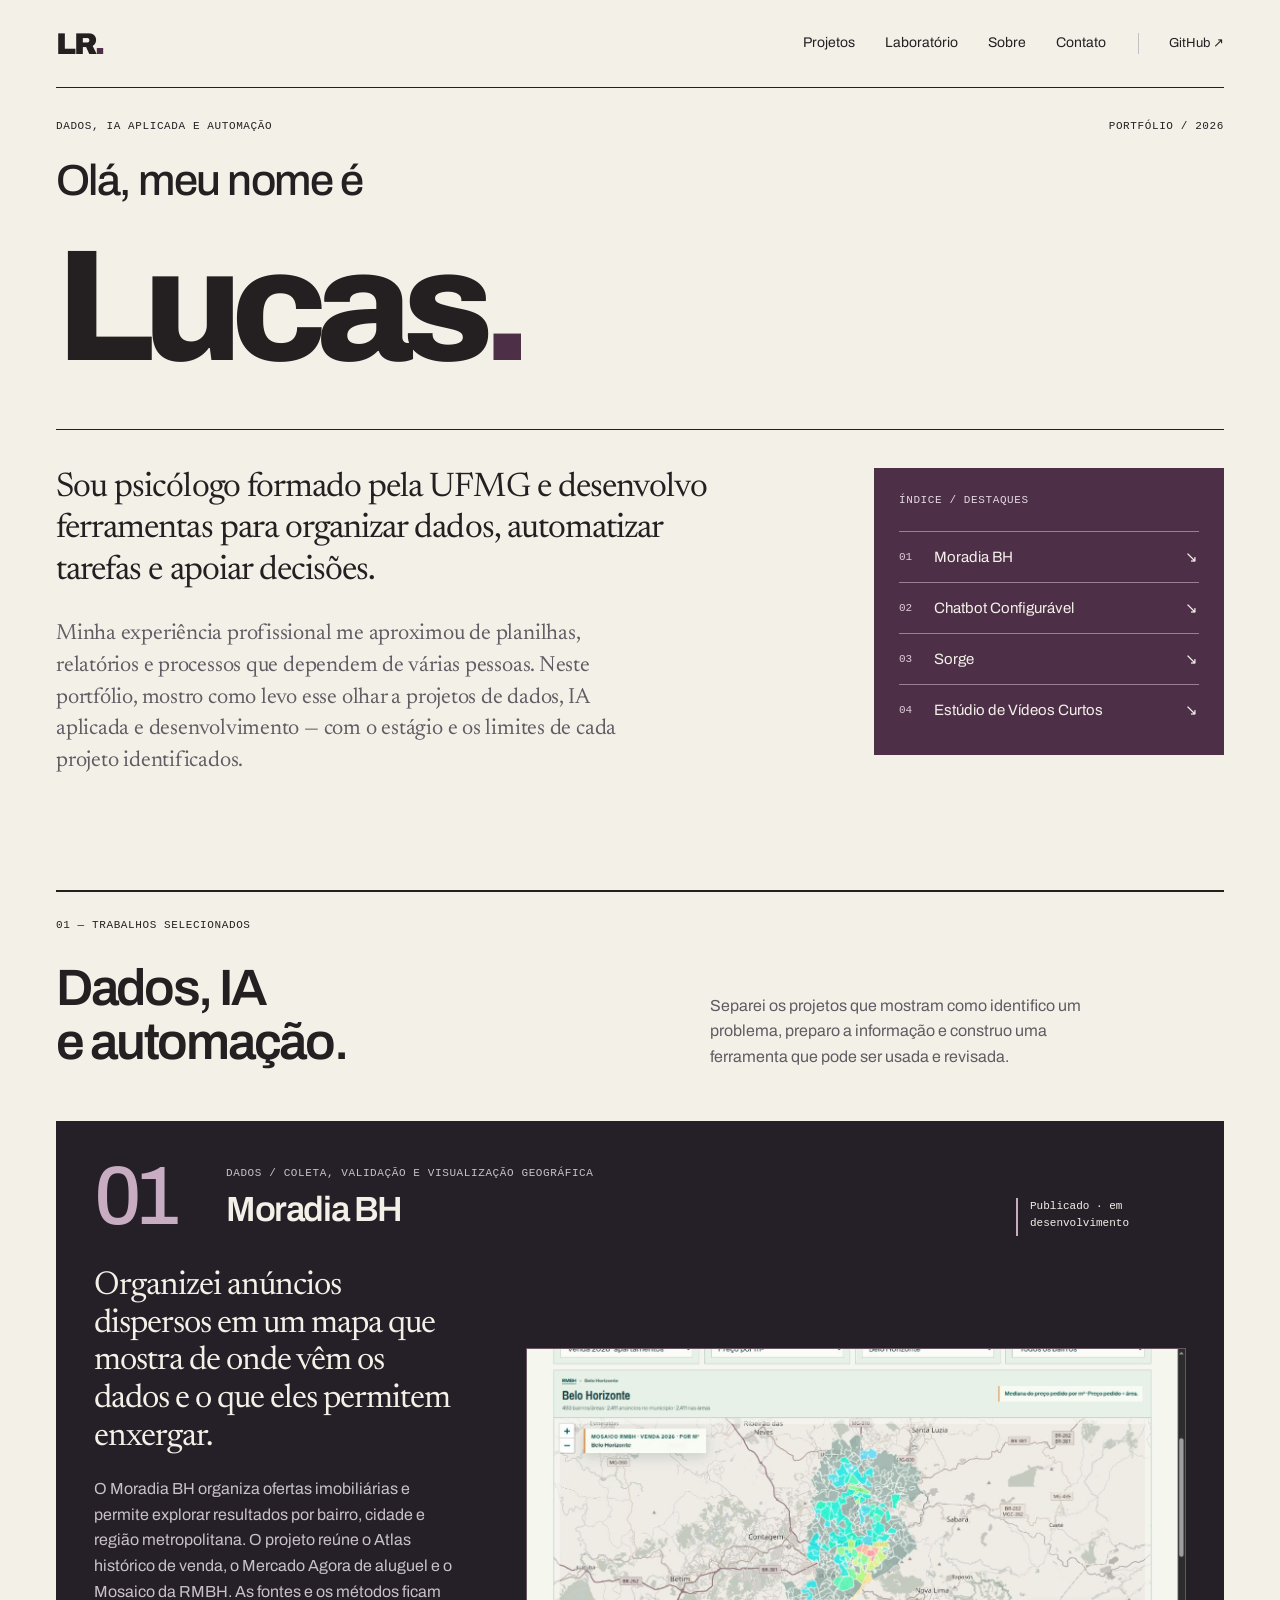
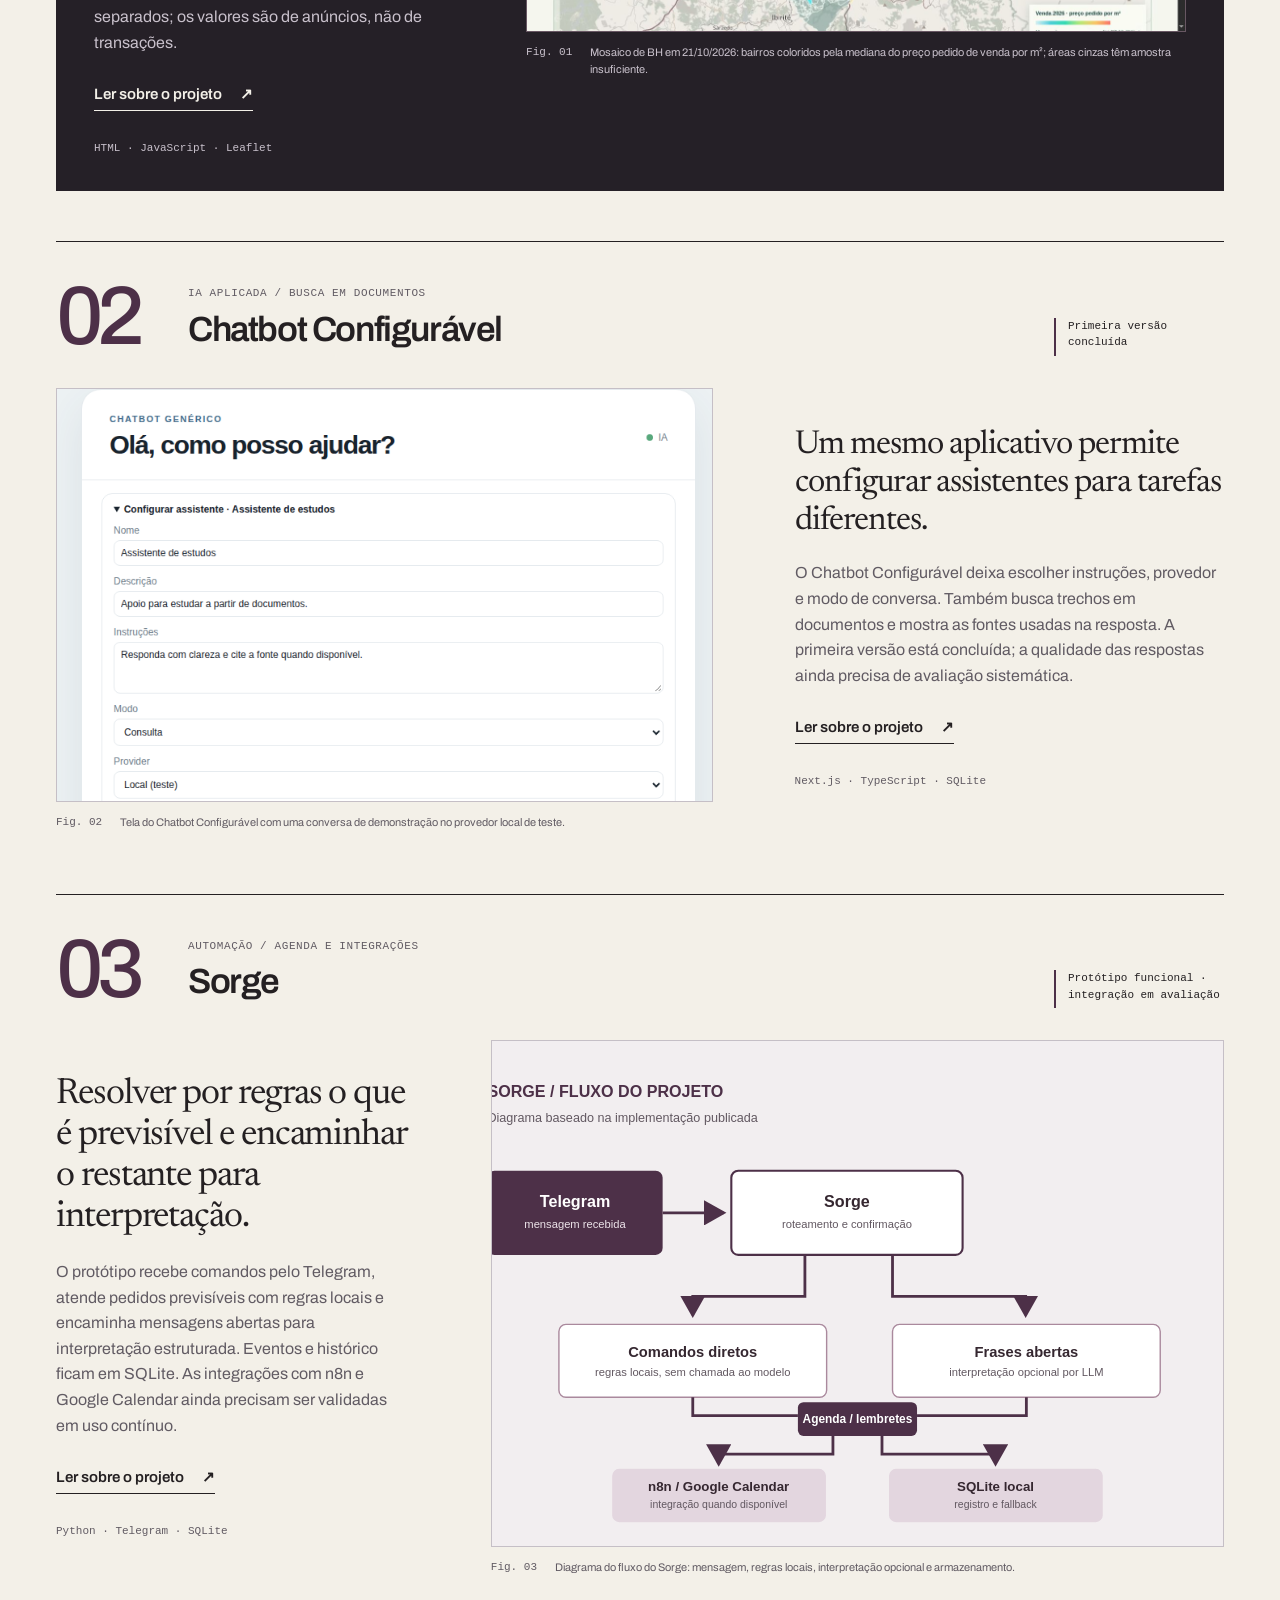
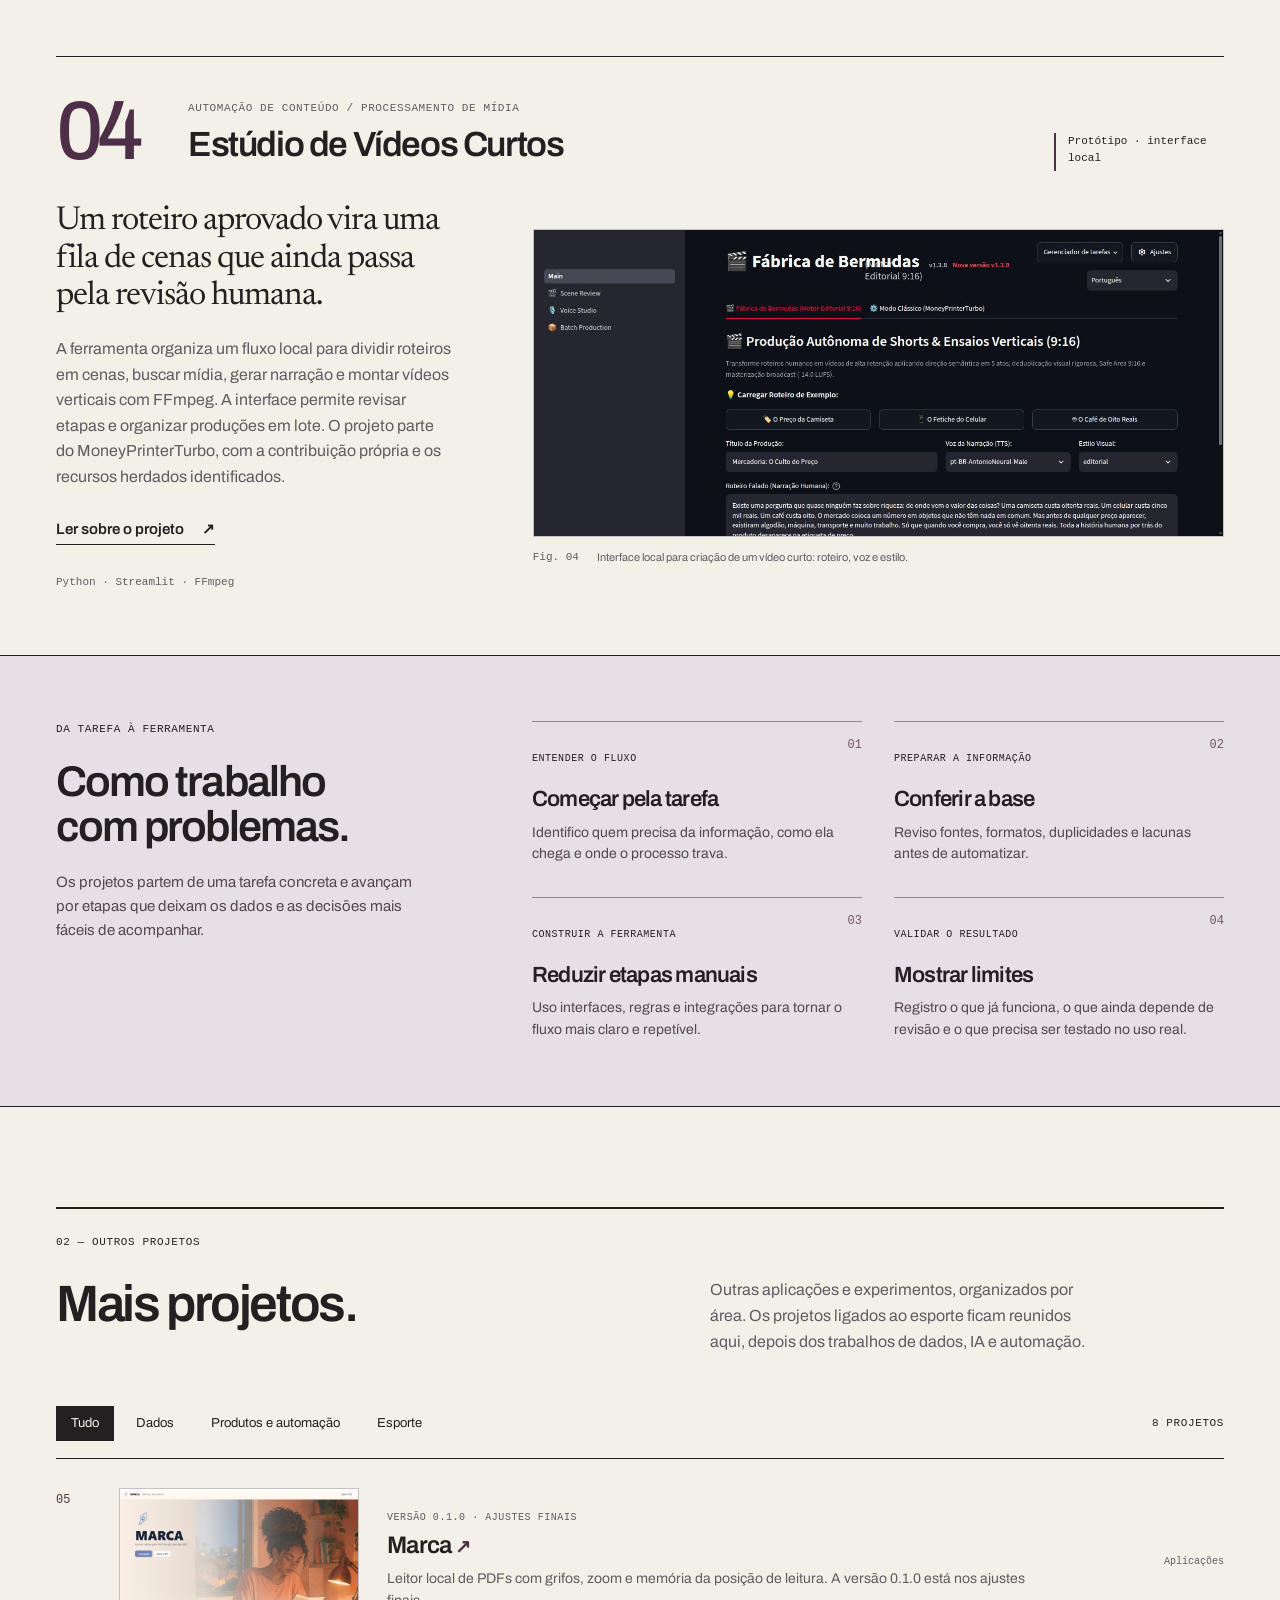
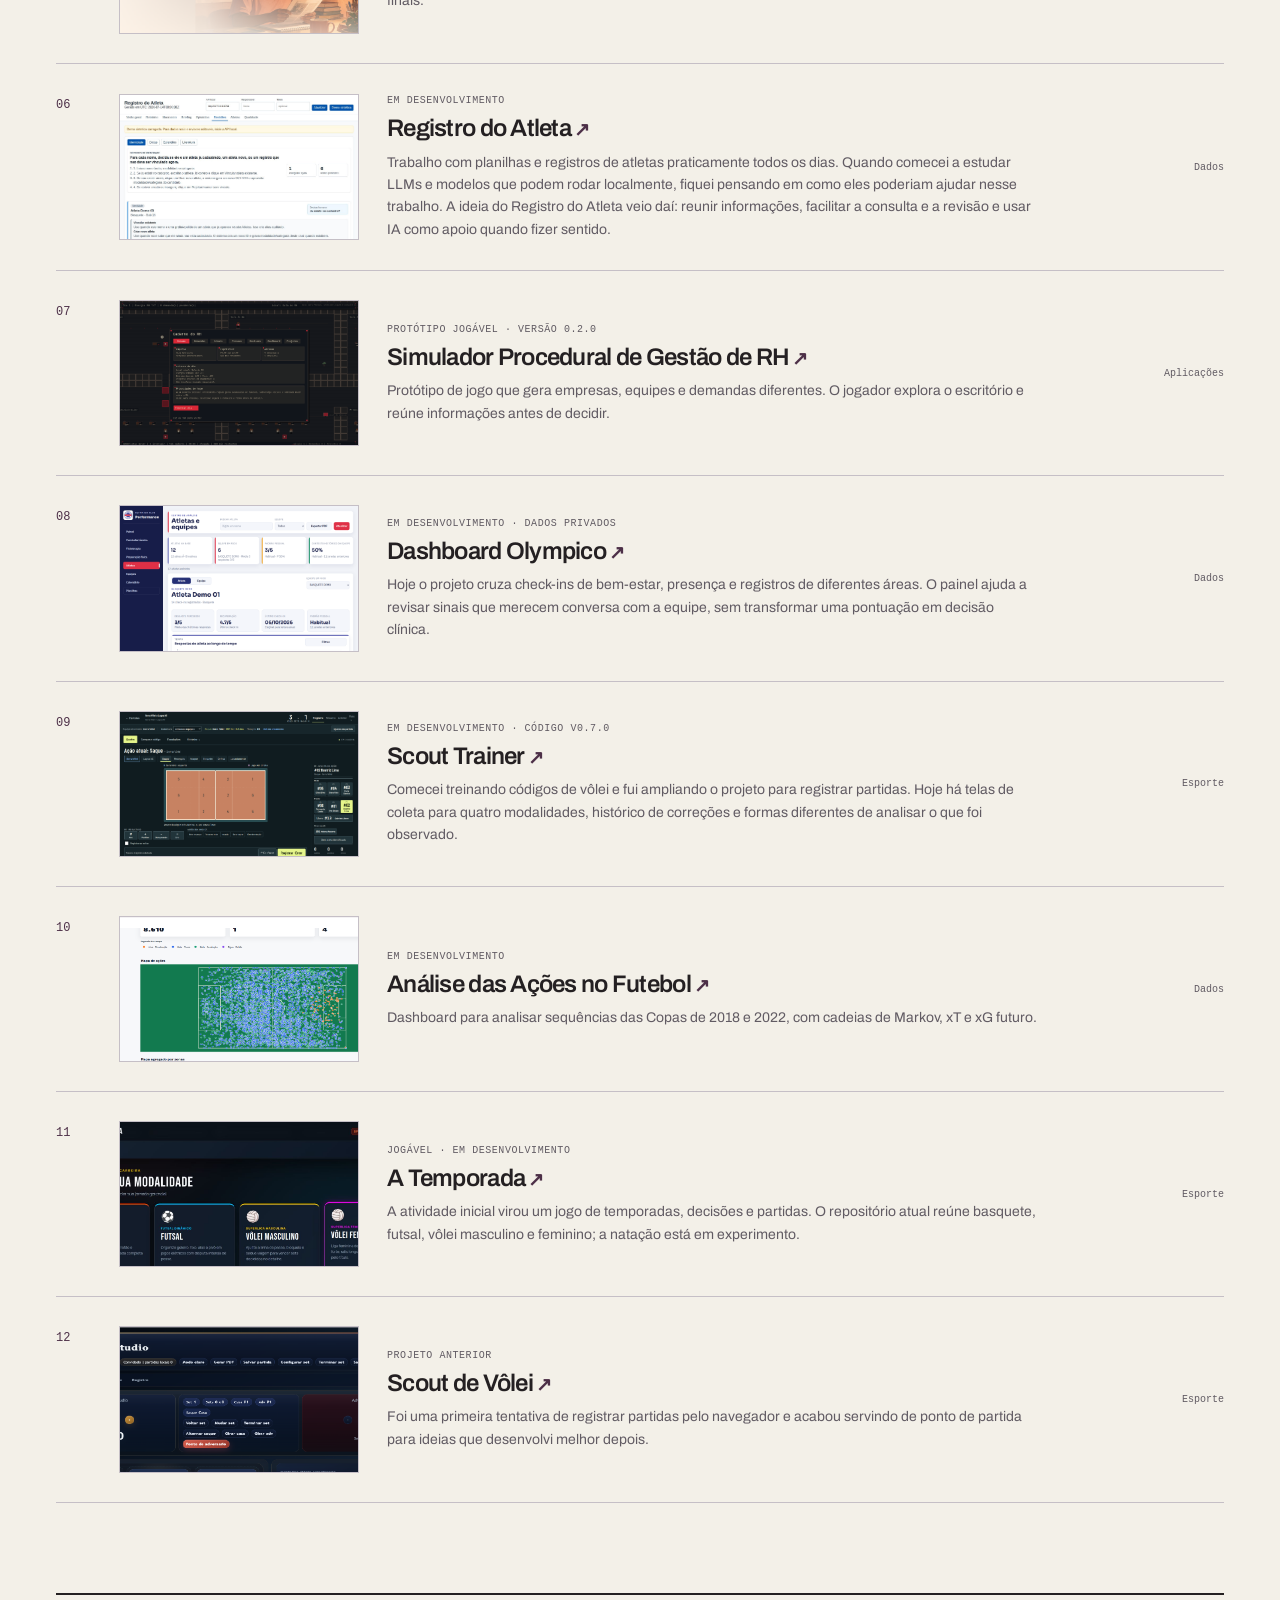
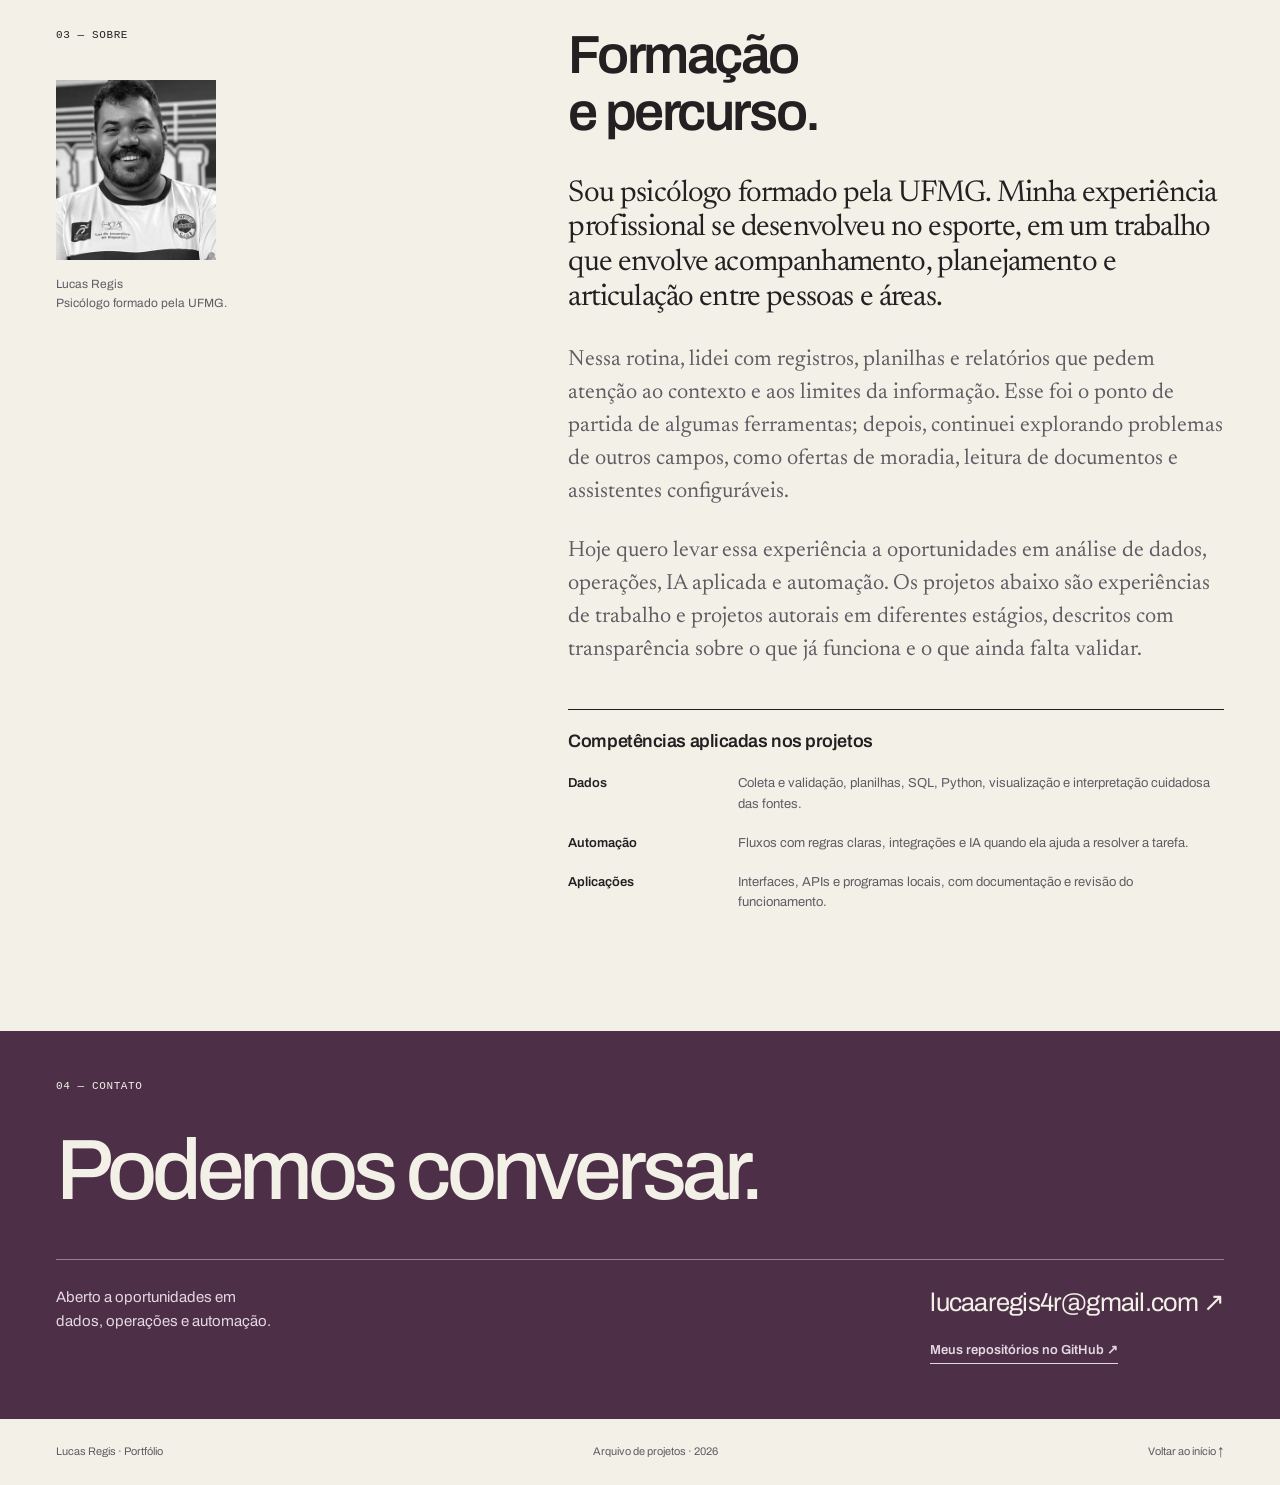
==== commit aa5f61b6: "feat: refocus portfolio on data and automation" ====
--- a/index.html
+++ b/index.html
@@ -1,36 +1,39 @@
 <!doctype html>
 <html lang="pt-BR"><head>
 <meta charset="utf-8"><meta name="viewport" content="width=device-width, initial-scale=1">
-<meta name="theme-color" content="#4d3048"><meta name="description" content="Aplicações, análises e ferramentas de Lucas Regis. Documentação dos projetos, implementação e limites de cada versão.">
-<meta property="og:type" content="website"><meta property="og:title" content="Lucas Regis — Arquivo de projetos"><meta property="og:description" content="Aplicações, análises e ferramentas de Lucas Regis. Documentação dos projetos, implementação e limites de cada versão.">
+<meta name="theme-color" content="#4d3048"><meta name="description" content="Projetos de análise de dados, IA aplicada, automação e desenvolvimento de ferramentas por Lucas Regis.">
+<meta property="og:type" content="website"><meta property="og:title" content="Lucas Regis — Dados, IA e automação"><meta property="og:description" content="Projetos de análise de dados, IA aplicada, automação e desenvolvimento de ferramentas por Lucas Regis.">
 <meta property="og:url" content="https://lucaaregis4r-ops.github.io/Lucasportifolio/"><meta property="og:image" content="https://lucaaregis4r-ops.github.io/Lucasportifolio/assets/imagens/foto-lucas.jpg">
-<link rel="canonical" href="https://lucaaregis4r-ops.github.io/Lucasportifolio/"><title>Lucas Regis — Arquivo de projetos</title>
+<link rel="canonical" href="https://lucaaregis4r-ops.github.io/Lucasportifolio/"><title>Lucas Regis — Dados, IA e automação</title>
 <link rel="icon" href="assets/favicon.svg" type="image/svg+xml">
 <link rel="preconnect" href="https://fonts.googleapis.com"><link rel="preconnect" href="https://fonts.gstatic.com" crossorigin>
 <link href="https://fonts.googleapis.com/css2?family=Archivo:wght@400;500;600;700;800;900&family=Newsreader:ital,wght@0,400;0,500;1,400;1,500&display=swap" rel="stylesheet">
 <link rel="stylesheet" href="style.css"><script src="script.js" defer></script>
 </head><body><a class="skip-link" href="#conteudo">Pular para o conteúdo</a><header class="site-header wrap"><a class="wordmark" href="#inicio" aria-label="Lucas Regis, início">LR<span aria-hidden="true">.</span></a>
     <nav aria-label="Navegação principal"><a href="#projetos">Projetos</a><a href="#laboratorio">Laboratório</a><a href="#sobre">Sobre</a><a href="#contato">Contato</a></nav>
-    <a class="header-github" href="https://github.com/lucaaregis4r-ops">GitHub <span aria-hidden="true"></span></a></header>
+    <a class="header-github" href="https://github.com/lucaaregis4r-ops">GitHub <span aria-hidden="true">↗</span></a></header>
 <main id="conteudo">
-<section class="opening wrap" id="inicio" aria-labelledby="nome"><div class="opening-meta meta"><span>Aplicações, análises e notas de trabalho</span><span>Portfólio / 2026</span></div><h1 id="nome"><span class="greeting">Olá, meu nome é</span> Lucas<span>.</span></h1>
-<div class="opening-bottom"><div class="opening-statement"><p class="lead">Sou psicólogo e trabalho com esporte. Por curiosidade e necessidade, comecei a criar ferramentas para registrar jogos, organizar informações e explorar dados.</p><p class="opening-context">Aqui reúno alguns desses projetos e outras ideias que fui construindo pelo caminho. Alguns já estão publicados; outros seguem em desenvolvimento.</p></div>
-<nav class="opening-index" aria-label="Projetos selecionados"><p class="meta">Índice / Selecionados</p><a href="#scout-trainer"><span>01</span> Scout Trainer <span aria-hidden="true"></span></a><a href="#registro-do-atleta"><span>02</span> Registro do Atleta <span aria-hidden="true"></span></a><a href="#mapa-de-valores-imobiliarios-em-belo-horizonte"><span>03</span> Mapa de valores / BH <span aria-hidden="true"></span></a><a href="#atlas-volei"><span>04</span> Atlas esportivos <span aria-hidden="true"></span></a></nav></div></section>
-<section class="selected wrap" id="projetos" aria-labelledby="selected-title"><div class="section-heading"><p class="meta">01 — Trabalhos selecionados</p><h2 id="selected-title">Projetos<br> selecionados.</h2><p>Começo por três projetos que concentram boa parte do que venho estudando: coleta e análise de jogo, organização de registros e exploração de dados de anúncios.</p></div>
-<article class="feature feature--01" id="scout-trainer">
-    <div class="feature-heading"><span class="project-number">01</span><div><p class="meta">Observação de jogo / aplicação local</p><h3><a href="projetos/scout-trainer.html">Scout Trainer</a></h3></div><span class="status">Em desenvolvimento · código v0.7.0</span></div>
-    <div class="feature-body"><div class="feature-copy"><h4>Uma tentativa de construir meu próprio scout.</h4><p>Quem trabalha com esporte sabe que programas de scout nem sempre são baratos. Comecei treinando códigos de vôlei e depois passei a registrar partidas. O projeto cresceu: hoje experimento formas de coleta para voleibol, futebol, futsal e basquete, sem perder de vista o que uma pessoa consegue observar durante o jogo.</p><a class="text-link" href="projetos/scout-trainer.html">Ler sobre o projeto <span aria-hidden="true"></span></a><p class="tool-note">React · TypeScript · Electron</p></div>
-    <figure><a class="image-link" href="projetos/scout-trainer.html" aria-label="Ver o projeto Scout Trainer"><img class="" src="assets/imagens/scout-trainer-volei-2026.png" alt="Voleibol no Scout Trainer: captura real da interface de desenvolvimento em outubro de 2026, com uma partida de demonstração." width="1366" height="1180" loading="lazy" decoding="async"><span class="image-hint" aria-hidden="true">Abrir projeto </span></a><figcaption><span>Fig. 01</span>Voleibol no Scout Trainer: captura real da interface de desenvolvimento em outubro de 2026, com uma partida de demonstração.</figcaption></figure></div></article><article class="feature feature--02" id="registro-do-atleta">
-    <div class="feature-heading"><span class="project-number">02</span><div><p class="meta">Organização de dados / revisão humana</p><h3><a href="projetos/registro-do-atleta.html">Registro do Atleta</a></h3></div><span class="status">Em desenvolvimento</span></div>
-    <div class="feature-body"><div class="feature-copy"><h4>Planilhas, nomes diferentes e informações para conferir.</h4><p>Trabalho com planilhas e registros de atletas praticamente todos os dias. Quando comecei a estudar LLMs e modelos que podem rodar localmente, fiquei pensando em como eles poderiam ajudar nesse trabalho. A ideia do Registro do Atleta veio daí: reunir informações, facilitar a consulta e a revisão e usar IA como apoio quando fizer sentido.</p><a class="text-link" href="projetos/registro-do-atleta.html">Ler sobre o projeto <span aria-hidden="true"></span></a><p class="tool-note">Python · SQLite · FastAPI</p></div>
-    <figure><a class="image-link" href="projetos/registro-do-atleta.html" aria-label="Ver o projeto Registro do Atleta"><img class="" src="assets/imagens/registro-atleta-revisoes-atual.png" alt="Revisão de identidade: conferir o nome, vincular um cadastro ou manter o caso sem vínculo. Captura atual com dados inteiramente fictícios." width="1265" height="1121" loading="lazy" decoding="async"><span class="image-hint" aria-hidden="true">Abrir projeto </span></a><figcaption><span>Fig. 02</span>Revisão de identidade: conferir o nome, vincular um cadastro ou manter o caso sem vínculo. Captura atual com dados inteiramente fictícios.</figcaption></figure></div></article><article class="feature feature--03" id="mapa-de-valores-imobiliarios-em-belo-horizonte">
-    <div class="feature-heading"><span class="project-number">03</span><div><p class="meta">Dados públicos / exploração geográfica</p><h3><a href="projetos/mapa-de-valores-imobiliarios-em-belo-horizonte.html">Mapa de valores<br> em Belo Horizonte</a></h3></div><span class="status">Publicado · em desenvolvimento</span></div>
-    <div class="feature-body"><div class="feature-copy"><h4>Começou porque eu queria trabalhar com mapas.</h4><p>Sempre gostei de mapas e queria aprender coleta automática. Comecei com anúncios de Belo Horizonte; agora o Moradia BH permite explorar ofertas e medianas por cidade, bairro e região da RMBH, com as diferenças entre as fontes à vista.</p><a class="text-link" href="projetos/mapa-de-valores-imobiliarios-em-belo-horizonte.html">Ler sobre o projeto <span aria-hidden="true"></span></a><p class="tool-note">HTML · JavaScript · Leaflet</p></div>
-    <figure><a class="image-link" href="projetos/mapa-de-valores-imobiliarios-em-belo-horizonte.html" aria-label="Ver o projeto Mapa de Valores Imobiliários em Belo Horizonte"><img class="" src="assets/imagens/moradia-bh-mosaico-2026.png" alt="Mosaico de BH em 21/10/2026: bairros coloridos pela mediana do preço pedido de venda por m²; áreas cinzas têm amostra insuficiente." width="1351" height="579" loading="lazy" decoding="async"><span class="image-hint" aria-hidden="true">Abrir projeto </span></a><figcaption><span>Fig. 03</span>Mosaico de BH em 21/10/2026: bairros coloridos pela mediana do preço pedido de venda por m²; áreas cinzas têm amostra insuficiente.</figcaption></figure></div></article></section>
-<section class="evolution" aria-labelledby="evolution-title"><div class="wrap evolution-inner"><div class="evolution-intro"><p class="meta">Histórico / Scout</p><h2 id="evolution-title">Evolução<br> do Scout.</h2><p>O Scout de Vôlei registrava placar e ações no navegador. No Scout Trainer, o registro ganhou códigos, coordenadas na quadra e uma estrutura para consultar e corrigir as ações.</p><a class="text-link" href="projetos/scout-de-volei.html">Ver a versão anterior </a></div><ol class="timeline"><li><span class="meta">Primeiros registros</span><h3>Scout de Vôlei</h3><p>Cliques, placar e ações salvas no navegador.</p></li><li><span class="meta">Treino de códigos</span><h3>Scout Trainer</h3><p>Praticar códigos e ganhar familiaridade com o registro.</p></li><li><span class="meta">Registro na quadra</span><h3>Registro visual</h3><p>Quadra, trajetórias e análises espaciais.</p></li><li><span class="meta">Quatro modalidades</span><h3>Mais formas de coleta</h3><p>Futebol, futsal e basquete ampliaram as perguntas e os limites do registro manual.</p></li></ol></div></section>
-<section class="laboratory wrap" id="laboratorio" aria-labelledby="lab-title"><div class="section-heading"><p class="meta">02 — Laboratório</p><h2 id="lab-title">Laboratório.</h2><p>Projetos e experimentos em diferentes estágios. Alguns nasceram do trabalho; outros, da vontade de aprender e testar ideias.</p></div>
-<div class="lab-toolbar" hidden><div class="lab-filters" role="group" aria-label="Filtrar laboratório"><button type="button" data-filter="todos" aria-pressed="true">Tudo</button><button type="button" data-filter="esporte" aria-pressed="false">Esporte</button><button type="button" data-filter="dados" aria-pressed="false">Dados</button><button type="button" data-filter="trabalho" aria-pressed="false">Aplicações</button></div><span class="meta" id="lab-count" aria-live="polite">10 projetos</span></div>
-<div class="lab-list"><article id="atlas-volei" class="lab-row lab-row--atlas" data-category="esporte"><span class="lab-number">04</span><a class="lab-image" href="https://lucaaregis4r-ops.github.io/Dados-Voleibr/" tabindex="-1" aria-hidden="true"><img src="assets/imagens/atlas-volei-analise.png" alt="" width="1920" height="994" loading="lazy" decoding="async"></a><div class="lab-copy"><p class="meta">Análise esportiva · em desenvolvimento</p><h3><a href="https://lucaaregis4r-ops.github.io/Dados-Voleibr/">Atlas do Voleibol<span aria-hidden="true"> </span></a></h3><p>Estatísticas de jogos, equipes e atletas do vôlei brasileiro. A imagem mostra uma análise experimental da distribuição de ataques, com a amostra e as limitações indicadas.</p></div><span class="lab-category">Esporte</span></article><article id="atlas-basquete" class="lab-row lab-row--atlas" data-category="esporte"><span class="lab-number">05</span><a class="lab-image" href="https://lucaaregis4r-ops.github.io/Atlas-Basquete/" tabindex="-1" aria-hidden="true"><img src="assets/imagens/atlas-basquete-analise.png" alt="" width="1920" height="994" loading="lazy" decoding="async"></a><div class="lab-copy"><p class="meta">Análise esportiva · em desenvolvimento</p><h3><a href="https://lucaaregis4r-ops.github.io/Atlas-Basquete/">Atlas do Basquete<span aria-hidden="true"> </span></a></h3><p>Resultados e estatísticas para estudar equipes, atletas e partidas do basquete brasileiro. A imagem mostra indicadores de arremesso; a cobertura varia entre jogos e competições.</p></div><span class="lab-category">Esporte</span></article><article class="lab-row" data-category="dados"><span class="lab-number">06</span><a class="lab-image" href="projetos/dashboard-de-controle-de-carga.html" tabindex="-1" aria-hidden="true"><img class="" src="assets/imagens/dashboard-olympico-capa.png" alt="" width="1440" height="900" loading="lazy" decoding="async"></a><div class="lab-copy"><p class="meta">Em desenvolvimento · dados privados</p><h3><a href="projetos/dashboard-de-controle-de-carga.html">Dashboard Olympico<span aria-hidden="true"> </span></a></h3><p>Hoje o projeto cruza check-ins de bem-estar, presença e registros de diferentes áreas. O painel ajuda a revisar sinais que merecem conversa com a equipe, sem transformar uma pontuação em decisão clínica.</p></div><span class="lab-category">Dados</span></article><article class="lab-row" data-category="esporte"><span class="lab-number">07</span><a class="lab-image" href="projetos/a-temporada.html" tabindex="-1" aria-hidden="true"><img class="" src="assets/imagens/a-temporada-2026-modalidades.png" alt="" width="1351" height="545" loading="lazy" decoding="async"></a><div class="lab-copy"><p class="meta">Jogável · em desenvolvimento</p><h3><a href="projetos/a-temporada.html">A Temporada<span aria-hidden="true"> </span></a></h3><p>A atividade inicial virou um jogo de temporadas, decisões e partidas. O repositório atual reúne basquete, futsal, vôlei masculino e feminino; a natação está em experimento.</p></div><span class="lab-category">Esporte</span></article><article class="lab-row" data-category="trabalho"><span class="lab-number">08</span><a class="lab-image" href="projetos/sorge.html" tabindex="-1" aria-hidden="true"><img class="" src="assets/imagens/sorge-fluxo.svg" alt="" width="1200" height="720" loading="lazy" decoding="async"></a><div class="lab-copy"><p class="meta">Protótipo funcional · integração em avaliação</p><h3><a href="projetos/sorge.html">Sorge<span aria-hidden="true"> </span></a></h3><p>Estou testando um assistente pessoal que resolve comandos simples por regras e usa um modelo apenas quando a mensagem pede interpretação. Ele registra eventos e lembretes localmente e pode integrar o calendário.</p></div><span class="lab-category">Aplicações</span></article><article class="lab-row" data-category="trabalho"><span class="lab-number">09</span><a class="lab-image" href="projetos/estudio-de-videos-curtos.html" tabindex="-1" aria-hidden="true"><img class="" src="assets/imagens/estudio-videos-curtos-criacao.png" alt="" width="1366" height="607" loading="lazy" decoding="async"></a><div class="lab-copy"><p class="meta">Protótipo · interface local</p><h3><a href="projetos/estudio-de-videos-curtos.html">Estúdio de Vídeos Curtos<span aria-hidden="true"> </span></a></h3><p>A partir do MoneyPrinterTurbo, estou montando um fluxo próprio para dividir roteiros em cenas, buscar imagens, revisar voz e montagem e exportar vídeos verticais.</p></div><span class="lab-category">Aplicações</span></article><article class="lab-row" data-category="trabalho"><span class="lab-number">10</span><a class="lab-image" href="projetos/marca.html" tabindex="-1" aria-hidden="true"><img class="" src="assets/imagens/marca-home.png" alt="" width="1440" height="1000" loading="lazy" decoding="async"></a><div class="lab-copy"><p class="meta">Versão 0.1.0 · ajustes finais</p><h3><a href="projetos/marca.html">Marca<span aria-hidden="true"> </span></a></h3><p>Leitor local de PDFs com grifos, zoom e memória da posição de leitura. A versão 0.1.0 está nos ajustes finais.</p></div><span class="lab-category">Aplicações</span></article><article class="lab-row" data-category="dados"><span class="lab-number">11</span><a class="lab-image" href="projetos/analise-das-acoes-no-futebol.html" tabindex="-1" aria-hidden="true"><img class="" src="assets/imagens/analise-das-acoes-no-futebol-1.png" alt="" width="1316" height="491" loading="lazy" decoding="async"></a><div class="lab-copy"><p class="meta">Em desenvolvimento</p><h3><a href="projetos/analise-das-acoes-no-futebol.html">Análise das Ações no Futebol<span aria-hidden="true"> </span></a></h3><p>Dashboard para analisar sequências das Copas de 2018 e 2022, com cadeias de Markov, xT e xG futuro.</p></div><span class="lab-category">Dados</span></article><article class="lab-row" data-category="trabalho"><span class="lab-number">12</span><a class="lab-image" href="projetos/simulador-procedural-de-gestao-de-rh.html" tabindex="-1" aria-hidden="true"><img class="" src="assets/imagens/gprh-real-caderno.png" alt="" width="1440" height="900" loading="lazy" decoding="async"></a><div class="lab-copy"><p class="meta">Protótipo jogável · versão 0.2.0</p><h3><a href="projetos/simulador-procedural-de-gestao-de-rh.html">Simulador Procedural de Gestão de RH<span aria-hidden="true"> </span></a></h3><p>Protótipo de jogo que gera empresas, equipes e demandas diferentes. O jogador explora o escritório e reúne informações antes de decidir.</p></div><span class="lab-category">Aplicações</span></article><article class="lab-row" data-category="trabalho"><span class="lab-number">13</span><a class="lab-image" href="projetos/modelo-de-chatbot-configuravel.html" tabindex="-1" aria-hidden="true"><img class="" src="assets/imagens/chatbot-capa.png" alt="" width="810" height="510" loading="lazy" decoding="async"></a><div class="lab-copy"><p class="meta">Primeira versão concluída</p><h3><a href="projetos/modelo-de-chatbot-configuravel.html">Chatbot Configurável<span aria-hidden="true"> </span></a></h3><p>Assistentes com instruções configuráveis, busca em documentos e histórico de conversas. A primeira versão está concluída.</p></div><span class="lab-category">Aplicações</span></article></div></section>
-<section class="about wrap" id="sobre" aria-labelledby="about-title"><div class="about-aside"><p class="meta">03 — Sobre</p><img class="portrait" src="assets/imagens/foto-lucas.jpg" alt="Lucas Regis" width="200" height="200" loading="lazy" decoding="async"><p class="portrait-caption">Lucas Regis<br> Psicólogo formado pela UFMG.</p></div><div class="about-body"><h2 id="about-title">Formação<br> e trabalho.</h2><p class="lead">Sou formado em Psicologia pela UFMG. No trabalho com esporte, acompanho situações que deram origem a parte das ferramentas reunidas aqui.</p><p>O dashboard surgiu das informações espalhadas em planilhas. A Temporada começou como uma atividade em que atletas assumiam o papel de uma comissão técnica e discutiam critérios para formar uma equipe.</p><p>A programação passou a fazer parte desse trabalho aos poucos. Depois, usei as mesmas ferramentas em projetos fora do esporte, como o leitor Marca e o mapa de valores imobiliários.</p><p>Hoje tenho interesse em trabalhar com desenvolvimento, análise de dados e automação. A experiência na psicologia continua presente, especialmente nos projetos que envolvem registros de pessoas e decisões de uma equipe.</p><div class="practice"><h3>Trabalho técnico</h3><dl><div><dt>Aplicações</dt><dd>Interfaces web, APIs e aplicativos locais, com JavaScript, TypeScript, React e Python.</dd></div><div><dt>Dados</dt><dd>Coleta, limpeza, SQLite, visualização e análise — incluindo o cuidado com fontes e informações incompletas.</dd></div><div><dt>Manutenção</dt><dd>Testes, documentação, controle de versões e ajustes a partir do uso.</dd></div></dl></div></div></section>
-<section class="contact" id="contato" aria-labelledby="contact-title"><div class="wrap contact-inner"><p class="meta">04 — Contato</p><h2 id="contact-title">Podemos conversar.</h2><div class="contact-bottom"><p>Para falar sobre os projetos<br> ou conversar sobre trabalho.</p><div><a class="contact-email" href="mailto:lucaaregis4r@gmail.com">lucaaregis4r@gmail.com <span aria-hidden="true"></span></a><a class="text-link" href="https://github.com/lucaaregis4r-ops">Meus repositórios no GitHub </a></div></div></div></section>
+<section class="opening wrap" id="inicio" aria-labelledby="nome"><div class="opening-meta meta"><span>Dados, IA aplicada e automação</span><span>Portfólio / 2026</span></div><h1 id="nome"><span class="greeting">Olá, meu nome é</span> Lucas<span>.</span></h1>
+<div class="opening-bottom"><div class="opening-statement"><p class="lead">Sou psicólogo formado pela UFMG e desenvolvo ferramentas para organizar dados, automatizar tarefas e apoiar decisões.</p><p class="opening-context">Minha experiência profissional me aproximou de planilhas, relatórios e processos que dependem de várias pessoas. Neste portfólio, mostro como levo esse olhar a projetos de dados, IA aplicada e desenvolvimento — com o estágio e os limites de cada projeto identificados.</p></div>
+<nav class="opening-index" aria-label="Projetos selecionados"><p class="meta">Índice / Destaques</p><a href="#mapa-de-valores-imobiliarios-em-belo-horizonte"><span>01</span> Moradia BH <span aria-hidden="true">↘</span></a><a href="#modelo-de-chatbot-configuravel"><span>02</span> Chatbot Configurável <span aria-hidden="true">↘</span></a><a href="#sorge"><span>03</span> Sorge <span aria-hidden="true">↘</span></a><a href="#estudio-de-videos-curtos"><span>04</span> Estúdio de Vídeos Curtos <span aria-hidden="true">↘</span></a></nav></div></section>
+<section class="selected wrap" id="projetos" aria-labelledby="selected-title"><div class="section-heading"><p class="meta">01 — Trabalhos selecionados</p><h2 id="selected-title">Dados, IA<br> e automação.</h2><p>Separei os projetos que mostram como identifico um problema, preparo a informação e construo uma ferramenta que pode ser usada e revisada.</p></div>
+<article class="feature feature--01" id="mapa-de-valores-imobiliarios-em-belo-horizonte">
+    <div class="feature-heading"><span class="project-number">01</span><div><p class="meta">Dados / coleta, validação e visualização geográfica</p><h3><a href="projetos/mapa-de-valores-imobiliarios-em-belo-horizonte.html">Moradia BH</a></h3></div><span class="status">Publicado · em desenvolvimento</span></div>
+    <div class="feature-body"><div class="feature-copy"><h4>Organizei anúncios dispersos em um mapa que mostra de onde vêm os dados e o que eles permitem enxergar.</h4><p>O Moradia BH organiza ofertas imobiliárias e permite explorar resultados por bairro, cidade e região metropolitana. O projeto reúne o Atlas histórico de venda, o Mercado Agora de aluguel e o Mosaico da RMBH. As fontes e os métodos ficam separados; os valores são de anúncios, não de transações.</p><a class="text-link" href="projetos/mapa-de-valores-imobiliarios-em-belo-horizonte.html">Ler sobre o projeto <span aria-hidden="true">↗</span></a><p class="tool-note">HTML · JavaScript · Leaflet</p></div>
+    <figure><a class="image-link" href="projetos/mapa-de-valores-imobiliarios-em-belo-horizonte.html" aria-label="Ver o projeto Moradia BH"><img class="" src="assets/imagens/moradia-bh-mosaico-2026.png" alt="Mosaico de BH em 21/10/2026: bairros coloridos pela mediana do preço pedido de venda por m²; áreas cinzas têm amostra insuficiente." width="1351" height="579" loading="lazy" decoding="async"><span class="image-hint" aria-hidden="true">Abrir projeto ↗</span></a><figcaption><span>Fig. 01</span>Mosaico de BH em 21/10/2026: bairros coloridos pela mediana do preço pedido de venda por m²; áreas cinzas têm amostra insuficiente.</figcaption></figure></div></article><article class="feature feature--02" id="modelo-de-chatbot-configuravel">
+    <div class="feature-heading"><span class="project-number">02</span><div><p class="meta">IA aplicada / busca em documentos</p><h3><a href="projetos/modelo-de-chatbot-configuravel.html">Chatbot Configurável</a></h3></div><span class="status">Primeira versão concluída</span></div>
+    <div class="feature-body"><div class="feature-copy"><h4>Um mesmo aplicativo permite configurar assistentes para tarefas diferentes.</h4><p>O Chatbot Configurável deixa escolher instruções, provedor e modo de conversa. Também busca trechos em documentos e mostra as fontes usadas na resposta. A primeira versão está concluída; a qualidade das respostas ainda precisa de avaliação sistemática.</p><a class="text-link" href="projetos/modelo-de-chatbot-configuravel.html">Ler sobre o projeto <span aria-hidden="true">↗</span></a><p class="tool-note">Next.js · TypeScript · SQLite</p></div>
+    <figure><a class="image-link" href="projetos/modelo-de-chatbot-configuravel.html" aria-label="Ver o projeto Chatbot Configurável"><img class="" src="assets/imagens/chatbot-capa.png" alt="Tela do Chatbot Configurável com uma conversa de demonstração no provedor local de teste." width="810" height="510" loading="lazy" decoding="async"><span class="image-hint" aria-hidden="true">Abrir projeto ↗</span></a><figcaption><span>Fig. 02</span>Tela do Chatbot Configurável com uma conversa de demonstração no provedor local de teste.</figcaption></figure></div></article><article class="feature feature--03" id="sorge">
+    <div class="feature-heading"><span class="project-number">03</span><div><p class="meta">Automação / agenda e integrações</p><h3><a href="projetos/sorge.html">Sorge</a></h3></div><span class="status">Protótipo funcional · integração em avaliação</span></div>
+    <div class="feature-body"><div class="feature-copy"><h4>Resolver por regras o que é previsível e encaminhar o restante para interpretação.</h4><p>O protótipo recebe comandos pelo Telegram, atende pedidos previsíveis com regras locais e encaminha mensagens abertas para interpretação estruturada. Eventos e histórico ficam em SQLite. As integrações com n8n e Google Calendar ainda precisam ser validadas em uso contínuo.</p><a class="text-link" href="projetos/sorge.html">Ler sobre o projeto <span aria-hidden="true">↗</span></a><p class="tool-note">Python · Telegram · SQLite</p></div>
+    <figure><a class="image-link" href="projetos/sorge.html" aria-label="Ver o projeto Sorge"><img class="" src="assets/imagens/sorge-fluxo.svg" alt="Diagrama do fluxo do Sorge: mensagem, regras locais, interpretação opcional e armazenamento." width="1200" height="720" loading="lazy" decoding="async"><span class="image-hint" aria-hidden="true">Abrir projeto ↗</span></a><figcaption><span>Fig. 03</span>Diagrama do fluxo do Sorge: mensagem, regras locais, interpretação opcional e armazenamento.</figcaption></figure></div></article><article class="feature feature--04" id="estudio-de-videos-curtos">
+    <div class="feature-heading"><span class="project-number">04</span><div><p class="meta">Automação de conteúdo / processamento de mídia</p><h3><a href="projetos/estudio-de-videos-curtos.html">Estúdio de Vídeos Curtos</a></h3></div><span class="status">Protótipo · interface local</span></div>
+    <div class="feature-body"><div class="feature-copy"><h4>Um roteiro aprovado vira uma fila de cenas que ainda passa pela revisão humana.</h4><p>A ferramenta organiza um fluxo local para dividir roteiros em cenas, buscar mídia, gerar narração e montar vídeos verticais com FFmpeg. A interface permite revisar etapas e organizar produções em lote. O projeto parte do MoneyPrinterTurbo, com a contribuição própria e os recursos herdados identificados.</p><a class="text-link" href="projetos/estudio-de-videos-curtos.html">Ler sobre o projeto <span aria-hidden="true">↗</span></a><p class="tool-note">Python · Streamlit · FFmpeg</p></div>
+    <figure><a class="image-link" href="projetos/estudio-de-videos-curtos.html" aria-label="Ver o projeto Estúdio de Vídeos Curtos"><img class="" src="assets/imagens/estudio-videos-curtos-criacao.png" alt="Interface local para criação de um vídeo curto: roteiro, voz e estilo." width="1366" height="607" loading="lazy" decoding="async"><span class="image-hint" aria-hidden="true">Abrir projeto ↗</span></a><figcaption><span>Fig. 04</span>Interface local para criação de um vídeo curto: roteiro, voz e estilo.</figcaption></figure></div></article></section>
+<section class="evolution" aria-labelledby="evolution-title"><div class="wrap evolution-inner"><div class="evolution-intro"><p class="meta">Da tarefa à ferramenta</p><h2 id="evolution-title">Como trabalho<br> com problemas.</h2><p>Os projetos partem de uma tarefa concreta e avançam por etapas que deixam os dados e as decisões mais fáceis de acompanhar.</p></div><ol class="timeline"><li><span class="meta">Entender o fluxo</span><h3>Começar pela tarefa</h3><p>Identifico quem precisa da informação, como ela chega e onde o processo trava.</p></li><li><span class="meta">Preparar a informação</span><h3>Conferir a base</h3><p>Reviso fontes, formatos, duplicidades e lacunas antes de automatizar.</p></li><li><span class="meta">Construir a ferramenta</span><h3>Reduzir etapas manuais</h3><p>Uso interfaces, regras e integrações para tornar o fluxo mais claro e repetível.</p></li><li><span class="meta">Validar o resultado</span><h3>Mostrar limites</h3><p>Registro o que já funciona, o que ainda depende de revisão e o que precisa ser testado no uso real.</p></li></ol></div></section>
+<section class="laboratory wrap" id="laboratorio" aria-labelledby="lab-title"><div class="section-heading"><p class="meta">02 — Outros projetos</p><h2 id="lab-title">Mais projetos.</h2><p>Outras aplicações e experimentos, organizados por área. Os projetos ligados ao esporte ficam reunidos aqui, depois dos trabalhos de dados, IA e automação.</p></div>
+<div class="lab-toolbar" hidden><div class="lab-filters" role="group" aria-label="Filtrar projetos"><button type="button" data-filter="todos" aria-pressed="true">Tudo</button><button type="button" data-filter="dados" aria-pressed="false">Dados</button><button type="button" data-filter="trabalho" aria-pressed="false">Produtos e automação</button><button type="button" data-filter="esporte" aria-pressed="false">Esporte</button></div><span class="meta" id="lab-count" aria-live="polite">8 projetos</span></div>
+<div class="lab-list"><article class="lab-row" data-category="trabalho"><span class="lab-number">05</span><a class="lab-image" href="projetos/marca.html" tabindex="-1" aria-hidden="true"><img class="" src="assets/imagens/marca-home.png" alt="" width="1440" height="1000" loading="lazy" decoding="async"></a><div class="lab-copy"><p class="meta">Versão 0.1.0 · ajustes finais</p><h3><a href="projetos/marca.html">Marca<span aria-hidden="true"> ↗</span></a></h3><p>Leitor local de PDFs com grifos, zoom e memória da posição de leitura. A versão 0.1.0 está nos ajustes finais.</p></div><span class="lab-category">Aplicações</span></article><article class="lab-row" data-category="dados"><span class="lab-number">06</span><a class="lab-image" href="projetos/registro-do-atleta.html" tabindex="-1" aria-hidden="true"><img class="" src="assets/imagens/registro-atleta-revisoes-atual.png" alt="" width="1265" height="1121" loading="lazy" decoding="async"></a><div class="lab-copy"><p class="meta">Em desenvolvimento</p><h3><a href="projetos/registro-do-atleta.html">Registro do Atleta<span aria-hidden="true"> ↗</span></a></h3><p>Trabalho com planilhas e registros de atletas praticamente todos os dias. Quando comecei a estudar LLMs e modelos que podem rodar localmente, fiquei pensando em como eles poderiam ajudar nesse trabalho. A ideia do Registro do Atleta veio daí: reunir informações, facilitar a consulta e a revisão e usar IA como apoio quando fizer sentido.</p></div><span class="lab-category">Dados</span></article><article class="lab-row" data-category="trabalho"><span class="lab-number">07</span><a class="lab-image" href="projetos/simulador-procedural-de-gestao-de-rh.html" tabindex="-1" aria-hidden="true"><img class="" src="assets/imagens/gprh-real-caderno.png" alt="" width="1440" height="900" loading="lazy" decoding="async"></a><div class="lab-copy"><p class="meta">Protótipo jogável · versão 0.2.0</p><h3><a href="projetos/simulador-procedural-de-gestao-de-rh.html">Simulador Procedural de Gestão de RH<span aria-hidden="true"> ↗</span></a></h3><p>Protótipo de jogo que gera empresas, equipes e demandas diferentes. O jogador explora o escritório e reúne informações antes de decidir.</p></div><span class="lab-category">Aplicações</span></article><article class="lab-row" data-category="dados"><span class="lab-number">08</span><a class="lab-image" href="projetos/dashboard-de-controle-de-carga.html" tabindex="-1" aria-hidden="true"><img class="" src="assets/imagens/dashboard-olympico-capa.png" alt="" width="1440" height="900" loading="lazy" decoding="async"></a><div class="lab-copy"><p class="meta">Em desenvolvimento · dados privados</p><h3><a href="projetos/dashboard-de-controle-de-carga.html">Dashboard Olympico<span aria-hidden="true"> ↗</span></a></h3><p>Hoje o projeto cruza check-ins de bem-estar, presença e registros de diferentes áreas. O painel ajuda a revisar sinais que merecem conversa com a equipe, sem transformar uma pontuação em decisão clínica.</p></div><span class="lab-category">Dados</span></article><article class="lab-row" data-category="esporte"><span class="lab-number">09</span><a class="lab-image" href="projetos/scout-trainer.html" tabindex="-1" aria-hidden="true"><img class="" src="assets/imagens/scout-trainer-volei-2026.png" alt="" width="1366" height="1180" loading="lazy" decoding="async"></a><div class="lab-copy"><p class="meta">Em desenvolvimento · código v0.7.0</p><h3><a href="projetos/scout-trainer.html">Scout Trainer<span aria-hidden="true"> ↗</span></a></h3><p>Comecei treinando códigos de vôlei e fui ampliando o projeto para registrar partidas. Hoje há telas de coleta para quatro modalidades, histórico de correções e formas diferentes de analisar o que foi observado.</p></div><span class="lab-category">Esporte</span></article><article class="lab-row" data-category="dados"><span class="lab-number">10</span><a class="lab-image" href="projetos/analise-das-acoes-no-futebol.html" tabindex="-1" aria-hidden="true"><img class="" src="assets/imagens/analise-das-acoes-no-futebol-1.png" alt="" width="1316" height="491" loading="lazy" decoding="async"></a><div class="lab-copy"><p class="meta">Em desenvolvimento</p><h3><a href="projetos/analise-das-acoes-no-futebol.html">Análise das Ações no Futebol<span aria-hidden="true"> ↗</span></a></h3><p>Dashboard para analisar sequências das Copas de 2018 e 2022, com cadeias de Markov, xT e xG futuro.</p></div><span class="lab-category">Dados</span></article><article class="lab-row" data-category="esporte"><span class="lab-number">11</span><a class="lab-image" href="projetos/a-temporada.html" tabindex="-1" aria-hidden="true"><img class="" src="assets/imagens/a-temporada-2026-modalidades.png" alt="" width="1351" height="545" loading="lazy" decoding="async"></a><div class="lab-copy"><p class="meta">Jogável · em desenvolvimento</p><h3><a href="projetos/a-temporada.html">A Temporada<span aria-hidden="true"> ↗</span></a></h3><p>A atividade inicial virou um jogo de temporadas, decisões e partidas. O repositório atual reúne basquete, futsal, vôlei masculino e feminino; a natação está em experimento.</p></div><span class="lab-category">Esporte</span></article><article class="lab-row" data-category="esporte"><span class="lab-number">12</span><a class="lab-image" href="projetos/scout-de-volei.html" tabindex="-1" aria-hidden="true"><img class="" src="assets/imagens/scout-de-volei-1.png" alt="" width="1313" height="482" loading="lazy" decoding="async"></a><div class="lab-copy"><p class="meta">Projeto anterior</p><h3><a href="projetos/scout-de-volei.html">Scout de Vôlei<span aria-hidden="true"> ↗</span></a></h3><p>Foi uma primeira tentativa de registrar partidas pelo navegador e acabou servindo de ponto de partida para ideias que desenvolvi melhor depois.</p></div><span class="lab-category">Esporte</span></article></div></section>
+<section class="about wrap" id="sobre" aria-labelledby="about-title"><div class="about-aside"><p class="meta">03 — Sobre</p><img class="portrait" src="assets/imagens/foto-lucas.jpg" alt="Lucas Regis" width="200" height="200" loading="lazy" decoding="async"><p class="portrait-caption">Lucas Regis<br> Psicólogo formado pela UFMG.</p></div><div class="about-body"><h2 id="about-title">Formação<br> e percurso.</h2><p class="lead">Sou psicólogo formado pela UFMG. Minha experiência profissional se desenvolveu no esporte, em um trabalho que envolve acompanhamento, planejamento e articulação entre pessoas e áreas.</p><p>Nessa rotina, lidei com registros, planilhas e relatórios que pedem atenção ao contexto e aos limites da informação. Esse foi o ponto de partida de algumas ferramentas; depois, continuei explorando problemas de outros campos, como ofertas de moradia, leitura de documentos e assistentes configuráveis.</p><p>Hoje quero levar essa experiência a oportunidades em análise de dados, operações, IA aplicada e automação. Os projetos abaixo são experiências de trabalho e projetos autorais em diferentes estágios, descritos com transparência sobre o que já funciona e o que ainda falta validar.</p><div class="practice"><h3>Competências aplicadas nos projetos</h3><dl><div><dt>Dados</dt><dd>Coleta e validação, planilhas, SQL, Python, visualização e interpretação cuidadosa das fontes.</dd></div><div><dt>Automação</dt><dd>Fluxos com regras claras, integrações e IA quando ela ajuda a resolver a tarefa.</dd></div><div><dt>Aplicações</dt><dd>Interfaces, APIs e programas locais, com documentação e revisão do funcionamento.</dd></div></dl></div></div></section>
+<section class="contact" id="contato" aria-labelledby="contact-title"><div class="wrap contact-inner"><p class="meta">04 — Contato</p><h2 id="contact-title">Podemos conversar.</h2><div class="contact-bottom"><p>Aberto a oportunidades em<br> dados, operações e automação.</p><div><a class="contact-email" href="mailto:lucaaregis4r@gmail.com">lucaaregis4r@gmail.com <span aria-hidden="true">↗</span></a><a class="text-link" href="https://github.com/lucaaregis4r-ops">Meus repositórios no GitHub ↗</a></div></div></div></section>
 </main><footer class="site-footer wrap"><span>Lucas Regis · Portfólio</span><span>Arquivo de projetos · 2026</span><a href="#inicio">Voltar ao início ↑</a></footer></body></html>
